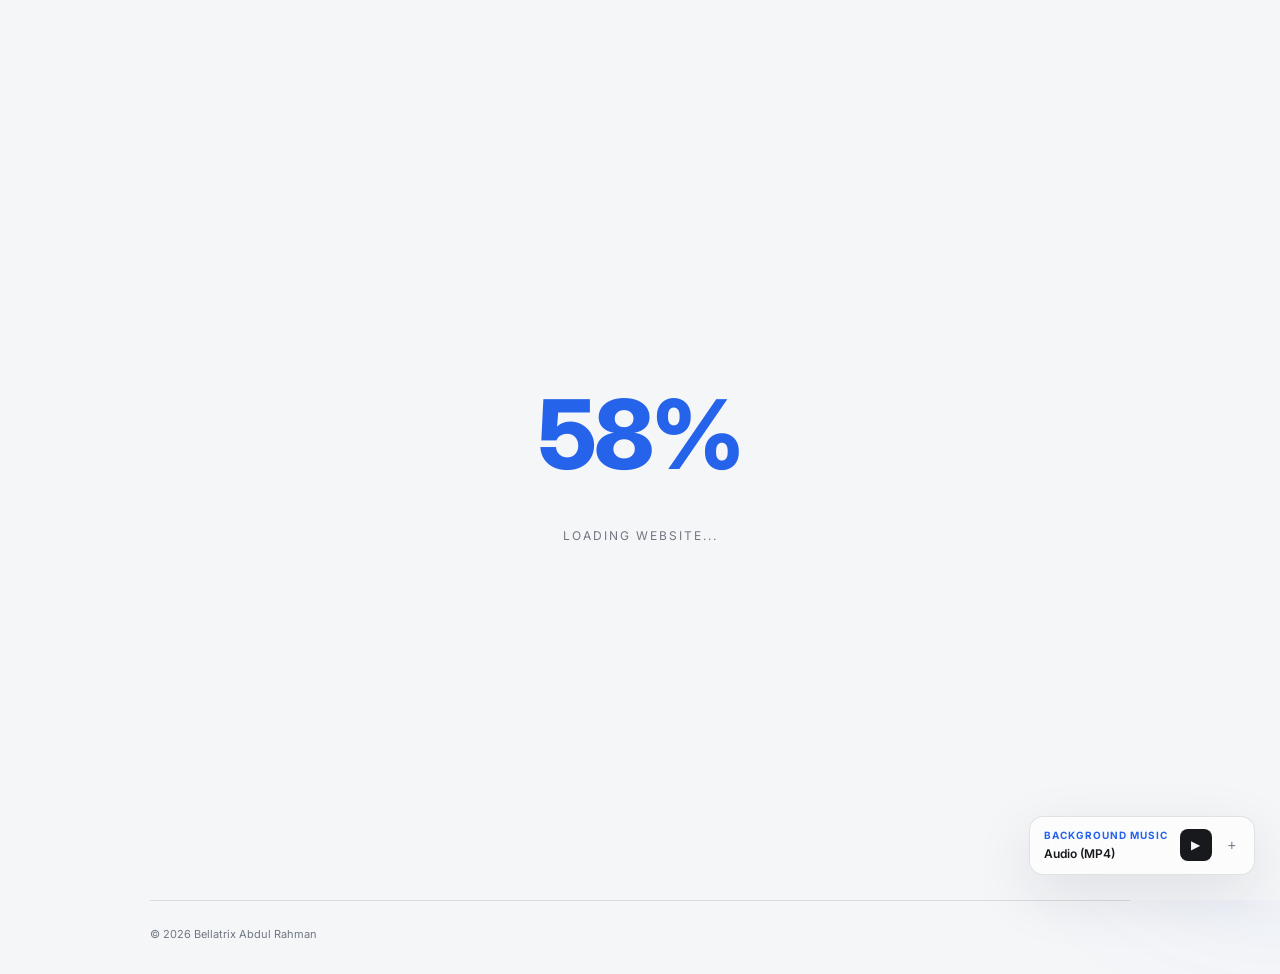
==== index.html @ 6dbf399c "Add files via upload" ====
<!DOCTYPE html>
<html lang="id">
<head>
<meta charset="UTF-8">
<meta name="viewport" content="width=device-width, initial-scale=1.0">
<meta name="description" content="Portfolio Bellatrix Abdul Rahman">
<title>Home — Bellatrix Abdul Rahman</title>
<link rel="preconnect" href="https://fonts.googleapis.com">
<link rel="preconnect" href="https://fonts.gstatic.com" crossorigin>
<link href="https://fonts.googleapis.com/css2?family=Inter:wght@400;500;600;700;800&display=swap" rel="stylesheet">
<link rel="stylesheet" href="style.css">
</head>
<body>

<!-- LOADING SCREEN (1% - 100%) -->
<div id="loading-screen">
    <div class="loader-content">
        <div class="loader-progress" id="progress-counter">1%</div>
        <div class="loader-text">Loading Website...</div>
    </div>
</div>

<div class="glow glow-a"></div><div class="glow glow-b"></div>

<header class="header">
    <a class="brand" href="index.html" class="active"><span>B</span> bellatrix</a>
    <button class="menu-toggle" aria-label="Menu"><i></i><i></i><i></i></button>
    <nav>
        <a href="index.html" class="active">Home</a>
        <a href="about.html">About Me</a>
        <a href="skills.html">Skills</a>
        <a href="projects.html">Projects</a>
        <a href="experience.html">Experience</a>
        <a href="contact.html">Contact</a>
        <a href="login.html" id="loginMenu">Login</a>
    </nav>
</header>

<main>
<section class="page-hero">
    <p class="eyebrow">Selamat datang</p>
    <h1>Halo, saya <span>Bellatrix Abdul Rahman.</span></h1>
    <p class="lead">Selamat datang di website portfolio saya. Di sini kamu bisa mengenal saya, melihat kemampuan, dan beberapa project yang sedang saya kerjakan.</p>
    <a class="button" href="about.html">Kenal Saya →</a>
</section>
</main>

<footer>© <span id="year"></span> Bellatrix Abdul Rahman</footer>

<!-- FLOATING MUSIC PLAYER (MP4 FORMAT & AUTO MINIMIZED) -->
<div class="music-widget" id="musicWidget">
    <audio id="bgMusic" loop>
        <source src="https://www.youtube.com/watch?v=wldZRB8-ey8" type="video/mp4">
        Your browser does not support the audio element.
    </audio>
    <div class="music-info">
        <span>Background Music</span>
        <p>Audio (MP4)</p>
    </div>
    <div class="music-controls">
        <button class="music-btn" id="playBtn">▶</button>
    </div>
    <button class="minimize-toggle" id="minimizeBtn" title="Minimize/Maximize">+</button>
</div>

<script src="script.js"></script>
</body>
</html>
---- style.css ----
*{margin:0;padding:0;box-sizing:border-box}
html{scroll-behavior:smooth}
:root{color-scheme:light dark;--bg:#f5f6f8;--text:#17191d;--muted:#707782;--line:rgba(20,25,35,.12);--glass:rgba(255,255,255,.68);--accent:#2563eb;--shadow:0 20px 60px rgba(20,30,50,.10)}
@media(prefers-color-scheme:dark){:root{--bg:#090a0c;--text:#f2f3f5;--muted:#9a9fa9;--line:rgba(255,255,255,.11);--glass:rgba(20,21,25,.70);--accent:#65a9ff;--shadow:0 25px 70px rgba(0,0,0,.35)}}
body{min-height:100vh;background:var(--bg);color:var(--text);font-family:Inter,Arial,sans-serif;line-height:1.7;overflow-x:hidden}
a{color:inherit;text-decoration:none}
.glow{position:fixed;width:300px;height:300px;border-radius:50%;filter:blur(100px);opacity:.14;background:var(--accent);pointer-events:none;z-index:-1}
.glow-a{left:-130px;top:25%}.glow-b{right:-150px;bottom:5%}
.header{position:fixed;z-index:20;top:22px;left:50%;transform:translateX(-50%);width:min(1050px,calc(100% - 30px));padding:9px 10px 9px 18px;display:flex;align-items:center;border:1px solid var(--line);border-radius:18px;background:var(--glass);backdrop-filter:blur(22px);-webkit-backdrop-filter:blur(22px);box-shadow:var(--shadow)}
.brand{display:flex;align-items:center;gap:9px;font-size:14px;font-weight:600;white-space:nowrap}.brand span{display:grid;place-items:center;width:35px;height:35px;border-radius:10px;background:var(--text);color:var(--bg);font-family:Georgia,serif;font-size:21px;font-style:italic}
nav{margin-left:auto;display:flex;gap:3px}nav a{padding:9px 14px;border-radius:11px;color:var(--muted);font-size:12px;transition:.25s}nav a:hover,nav a.active{color:var(--text);background:var(--bg)}
.menu-toggle{display:none;margin-left:auto;border:0;background:none;padding:8px}.menu-toggle i{display:block;width:21px;height:2px;background:var(--text);margin:4px;border-radius:2px}
main{width:min(980px,calc(100% - 36px));margin:auto}
.page-hero{min-height:100vh;display:flex;flex-direction:column;justify-content:center;max-width:790px;padding-top:70px}
.eyebrow{font-size:12px;color:var(--accent);font-weight:700;letter-spacing:1.4px;text-transform:uppercase;margin-bottom:18px}.eyebrow:before{content:"";display:inline-block;width:7px;height:7px;border-radius:50%;background:currentColor;box-shadow:0 0 12px currentColor;margin-right:9px}
h1{font-size:clamp(44px,7vw,78px);line-height:1.02;letter-spacing:-3px}h1 span{display:block;color:var(--accent)}.lead{max-width:650px;color:var(--muted);font-size:16px;margin:25px 0}
.button{display:inline-flex;width:max-content;padding:12px 19px;border-radius:12px;background:var(--text);color:var(--bg);font-size:12px;font-weight:700;transition:.25s}.button:hover{transform:translateY(-3px);box-shadow:0 12px 30px var(--line)}
.page-content{padding:150px 0 100px}.page-content>h1{margin-bottom:40px}
.content-grid{display:grid;grid-template-columns:1.3fr .7fr;gap:16px}.cards{display:grid;grid-template-columns:repeat(3,1fr);gap:16px}
.panel{border:1px solid var(--line);background:var(--glass);backdrop-filter:blur(18px);-webkit-backdrop-filter:blur(18px);border-radius:18px;padding:28px;box-shadow:var(--shadow);transition:transform .3s,border-color .3s}.panel:hover{transform:translateY(-5px);border-color:var(--accent)}
.panel h2{font-size:20px;margin:8px 0}.panel p{color:var(--muted);font-size:14px}.facts p{padding:12px 0;border-bottom:1px solid var(--line)}.facts p:last-child{border:0}.facts small,.timeline span,.number{display:block;color:var(--accent);font-size:10px;font-weight:700;letter-spacing:1px}.facts b{font-size:13px}
.timeline{max-width:760px}.timeline>div+div{border-top:1px solid var(--line);margin-top:25px;padding-top:25px}.contact{min-height:100vh;display:flex;flex-direction:column;justify-content:center}
footer{width:min(980px,calc(100% - 36px));margin:auto;border-top:1px solid var(--line);padding:24px 0 30px;color:var(--muted);font-size:11px}
@media(max-width:760px){.header{top:12px}.menu-toggle{display:block}nav{position:absolute;top:63px;left:0;right:0;display:grid;padding:8px;border:1px solid var(--line);border-radius:15px;background:var(--glass);backdrop-filter:blur(20px);opacity:0;visibility:hidden;transform:translateY(-8px);transition:.25s}nav.open{opacity:1;visibility:visible;transform:none}nav a{text-align:center}.page-content{padding-top:115px}.content-grid,.cards{grid-template-columns:1fr}h1{letter-spacing:-2px}.brand{font-size:13px}}

/* --- LOADING SCREEN --- */
#loading-screen {
    position: fixed;
    inset: 0;
    background: var(--bg);
    z-index: 99;
    display: flex;
    flex-direction: column;
    align-items: center;
    justify-content: center;
    transition: opacity 0.5s ease, visibility 0.5s ease;
}
#loading-screen.fade-out {
    opacity: 0;
    visibility: hidden;
}
.loader-content {
    text-align: center;
}
.loader-progress {
    font-size: clamp(48px, 10vw, 96px);
    font-weight: 800;
    color: var(--accent);
    letter-spacing: -3px;
    font-family: Inter, Arial, sans-serif;
}
.loader-text {
    font-size: 12px;
    color: var(--muted);
    text-transform: uppercase;
    letter-spacing: 2px;
    margin-top: 10px;
}

/* --- MINIMIZABLE MUSIC PLAYER --- */
.music-widget {
    position: fixed;
    bottom: 25px;
    right: 25px;
    z-index: 99;
    background: var(--glass);
    border: 1px solid var(--line);
    backdrop-filter: blur(18px);
    -webkit-backdrop-filter: blur(18px);
    border-radius: 14px;
    box-shadow: var(--shadow);
    display: flex;
    align-items: center;
    gap: 12px;
    padding: 10px 14px;
    transition: all 0.3s ease;
}
.music-widget.minimized {
    padding: 10px;
    border-radius: 50%;
}
.music-widget.minimized .music-info,
.music-widget.minimized .music-controls {
    display: none;
}
.music-info span {
    display: block;
    font-size: 10px;
    color: var(--accent);
    font-weight: 700;
    letter-spacing: 1px;
    text-transform: uppercase;
}
.music-info p {
    font-size: 12px;
    font-weight: 600;
    color: var(--text);
}
.music-controls {
    display: flex;
    align-items: center;
    gap: 8px;
}
.music-btn {
    background: var(--text);
    color: var(--bg);
    border: none;
    width: 32px;
    height: 32px;
    border-radius: 8px;
    cursor: pointer;
    display: grid;
    place-items: center;
    font-size: 12px;
    transition: 0.2s;
}
.music-btn:hover {
    transform: scale(1.05);
}
.minimize-toggle {
    background: none;
    border: none;
    color: var(--muted);
    cursor: pointer;
    font-size: 14px;
    padding: 4px;
    transition: 0.2s;
}
.minimize-toggle:hover {
    color: var(--text);
}
/* --- LOGIN PAGE STYLING --- */
.login-container {
    min-height: 100vh;
    display: flex;
    align-items: center;
    justify-content: center;
    padding: 20px;
}
.login-box {
    width: 100%;
    max-width: 400px;
    text-align: center;
}
.input-field {
    width: 100%;
    padding: 14px;
    margin: 12px 0;
    border-radius: 12px;
    border: 1px solid var(--line);
    background: var(--bg);
    color: var(--text);
    font-family: inherit;
    outline: none;
    transition: 0.3s;
}
.input-field:focus {
    border-color: var(--accent);
}
.btn-full {
    width: 100%;
    justify-content: center;
    cursor: pointer;
    border: none;
    margin-top: 10px;
}
.error-msg {
    color: #ef4444;
    font-size: 12px;
    margin-top: 10px;
    display: none;
}/* --- LOGIN & DASHBOARD PAGE STYLING --- */
.login-container {
    min-height: 100vh;
    display: flex;
    align-items: center;
    justify-content: center;
    padding: 20px;
}
.login-box {
    width: 100%;
    max-width: 400px;
    text-align: center;
}
.input-field {
    width: 100%;
    padding: 14px;
    margin: 12px 0;
    border-radius: 12px;
    border: 1px solid var(--line);
    background: var(--bg);
    color: var(--text);
    font-family: inherit;
    outline: none;
    transition: 0.3s;
}
.input-field:focus {
    border-color: var(--accent);
}
.btn-full {
    width: 100%;
    justify-content: center;
    cursor: pointer;
    border: none;
    margin-top: 10px;
}
.error-msg {
    color: #ef4444;
    font-size: 12px;
    margin-top: 10px;
    display: none;
}
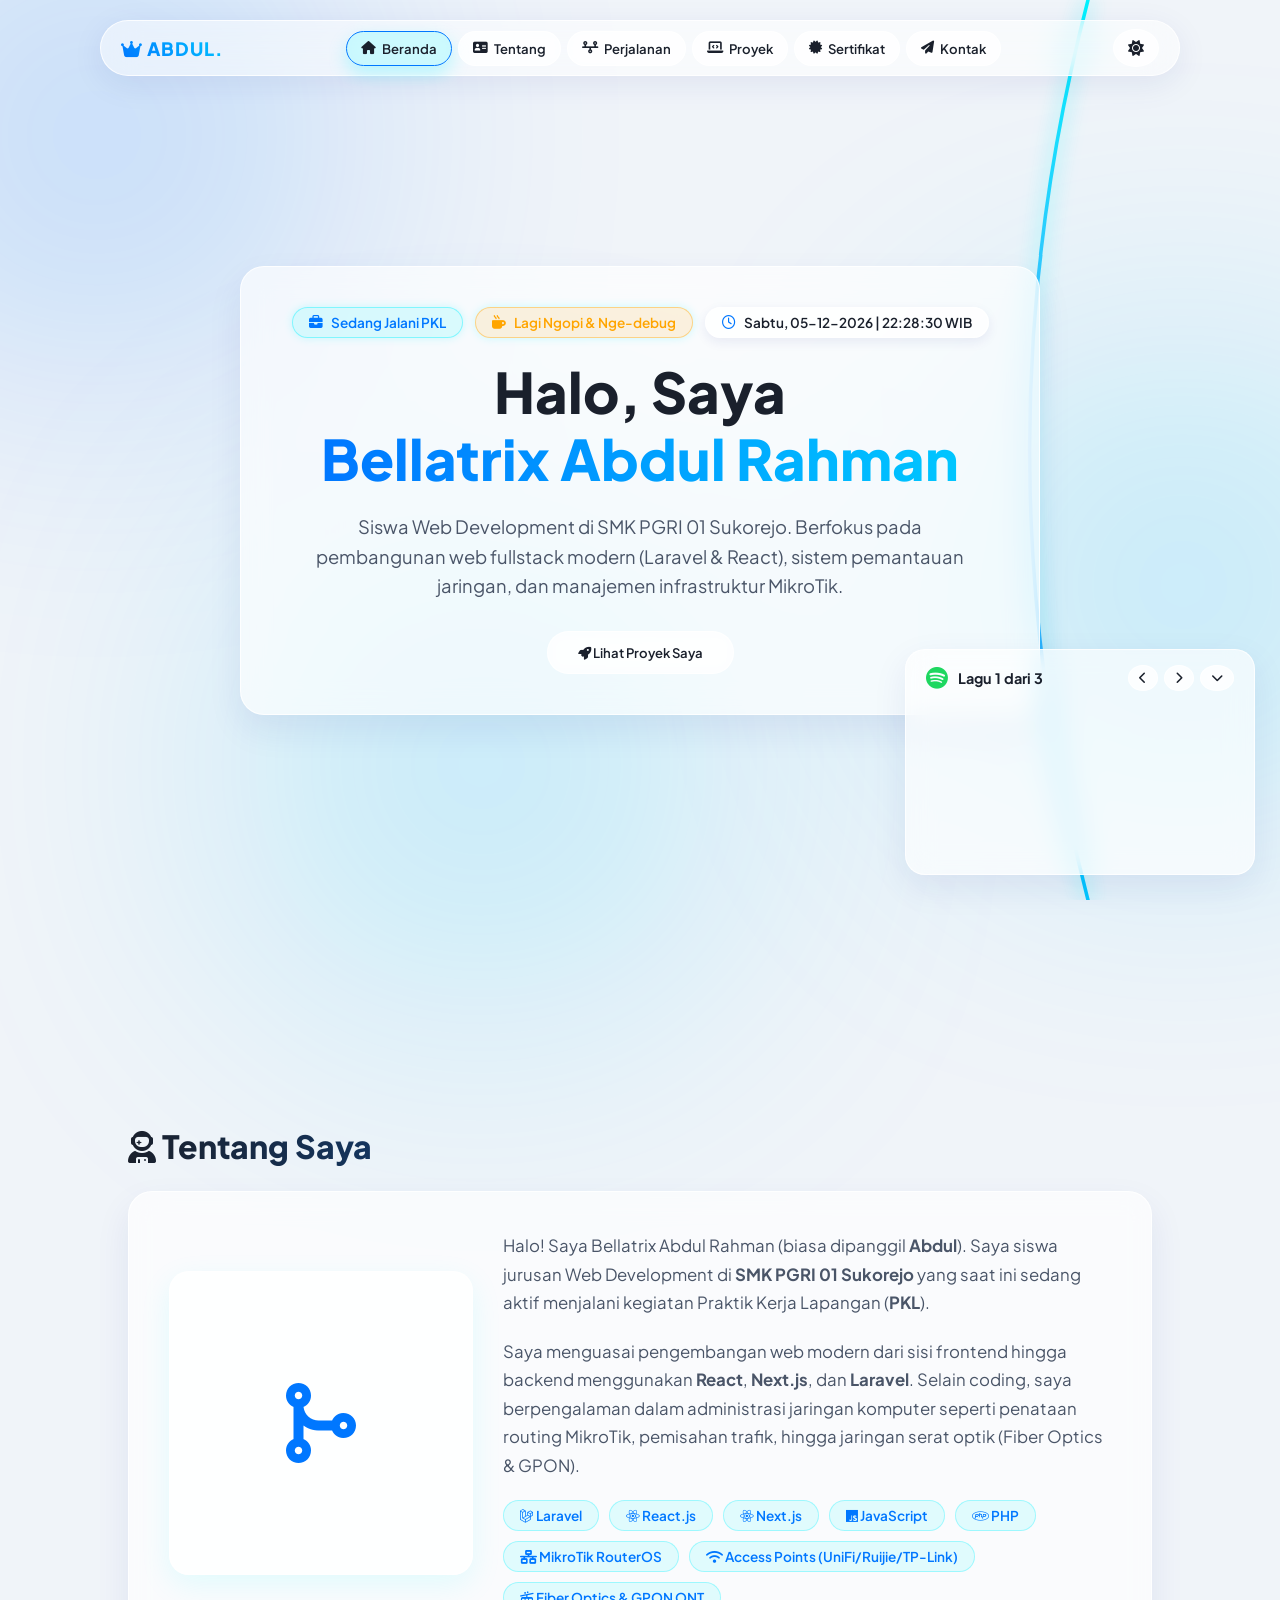
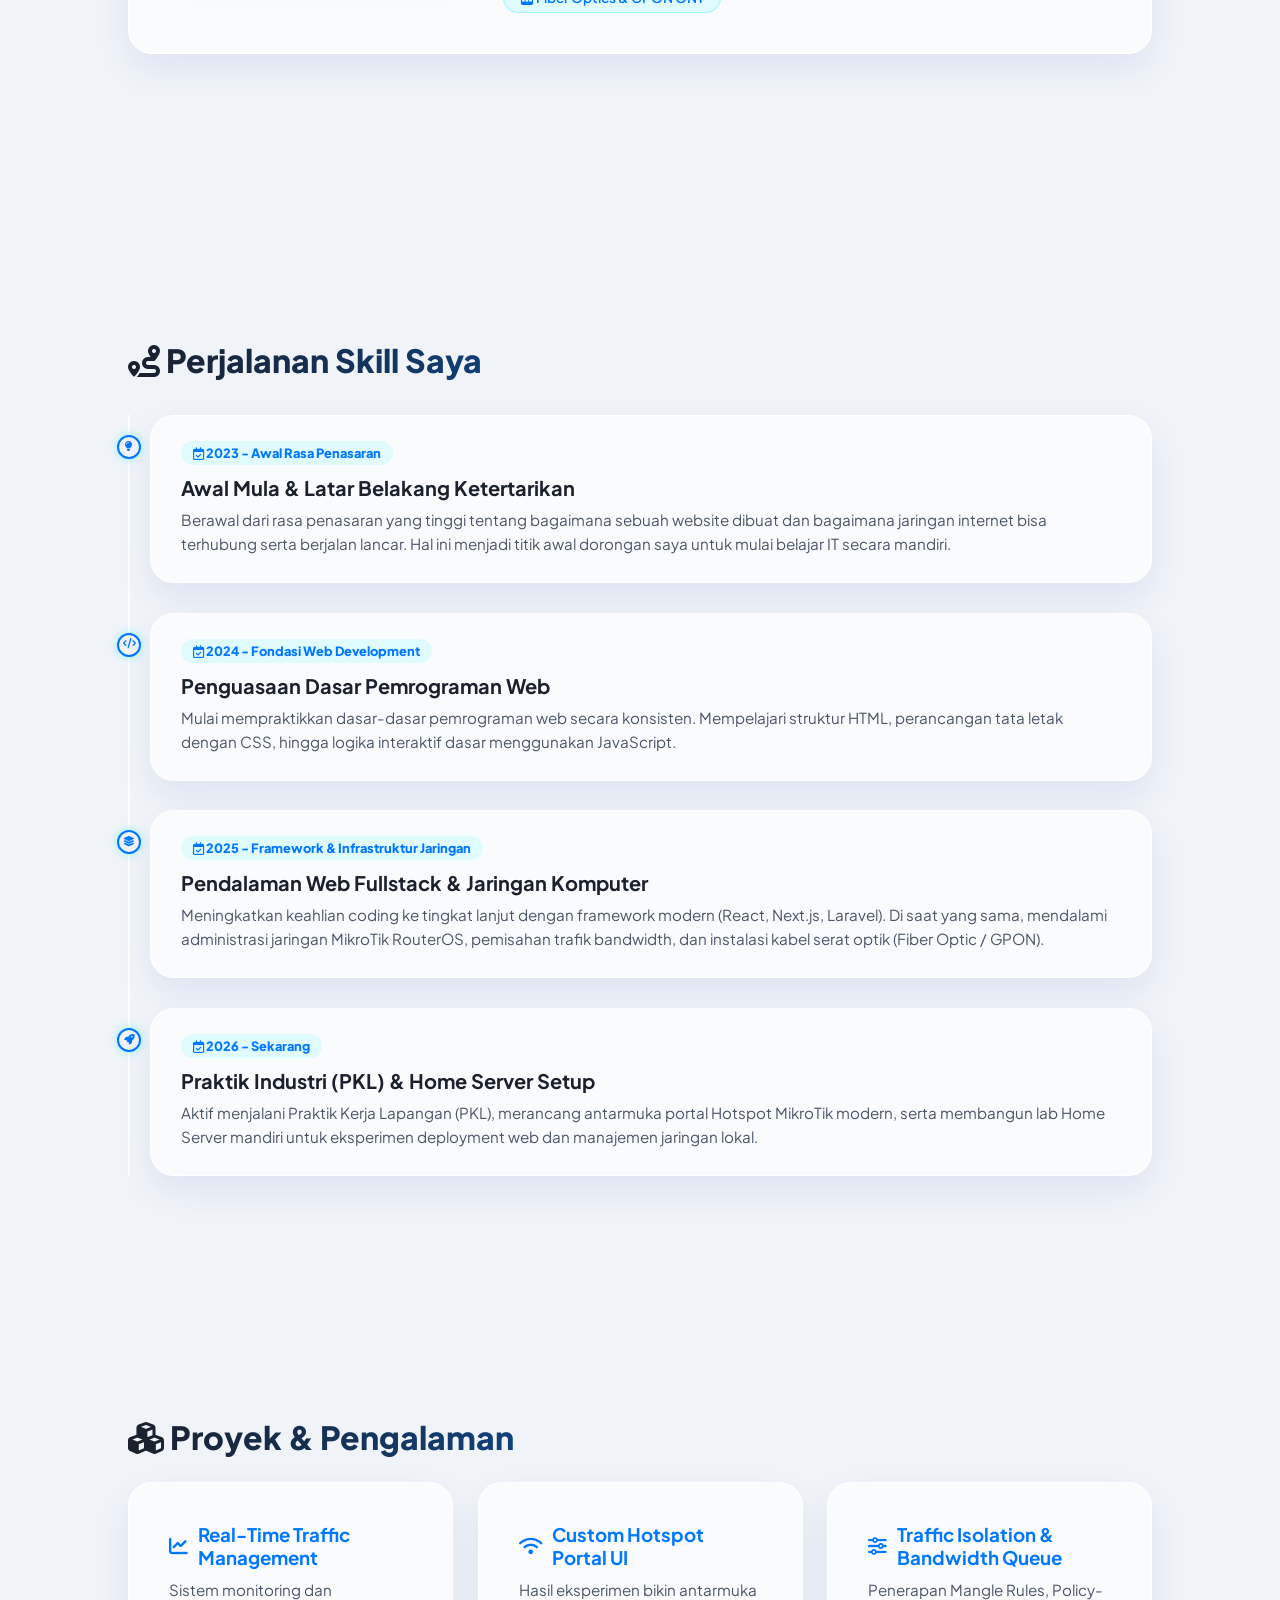
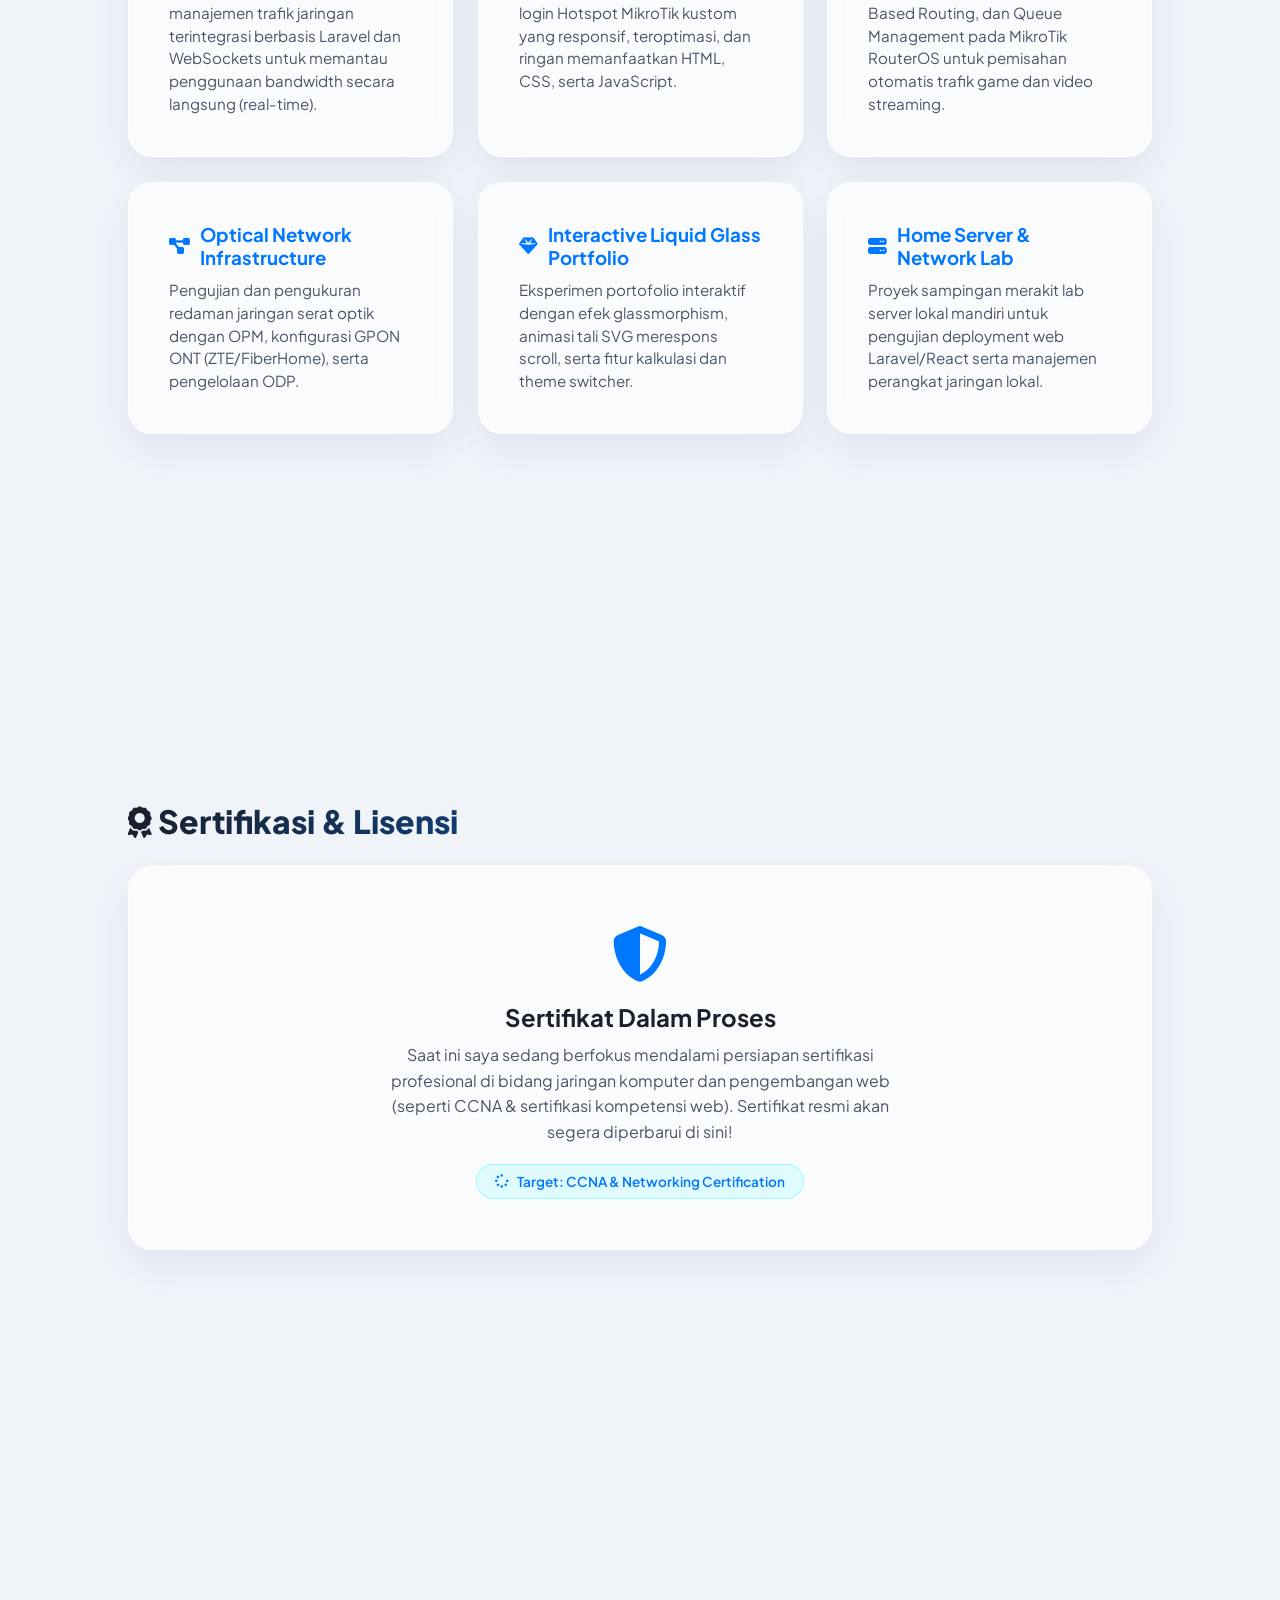
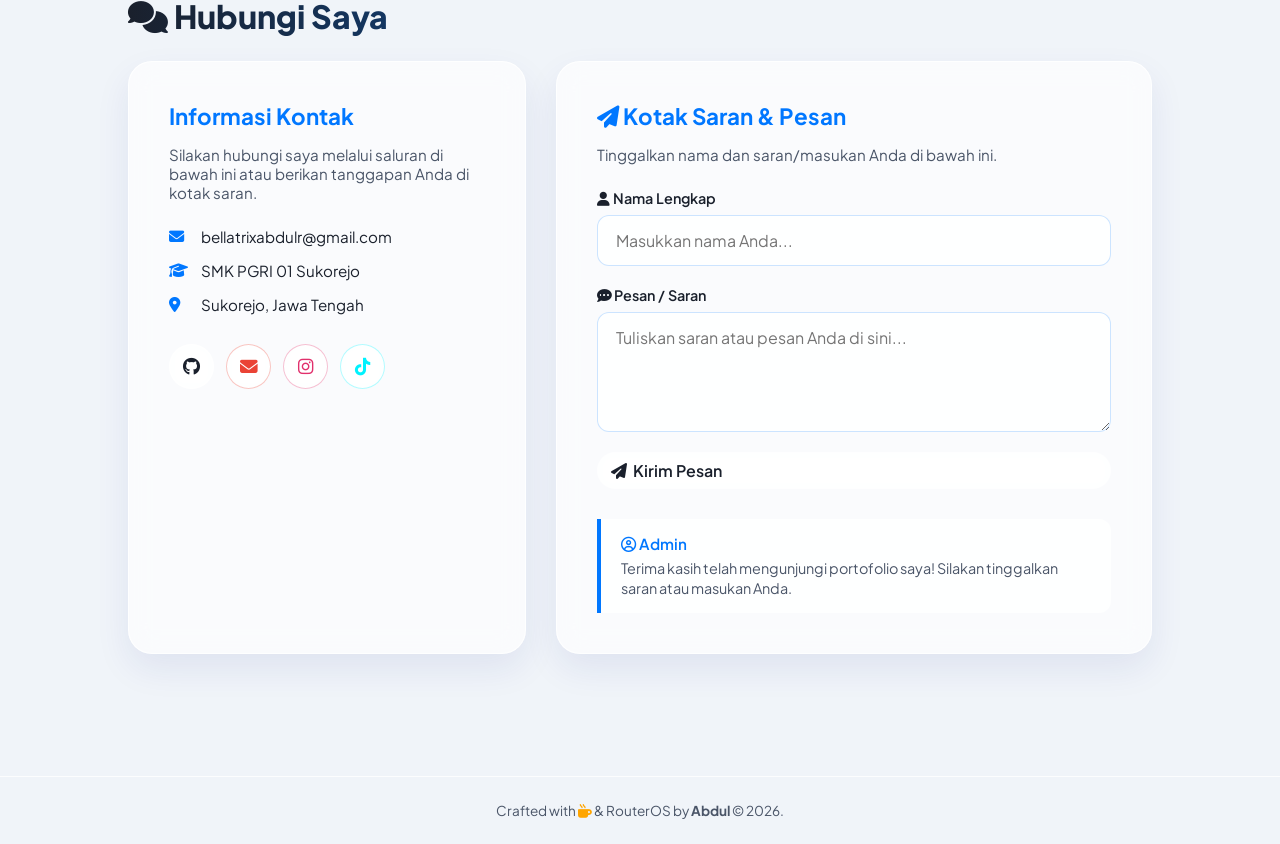
==== commit aa4d880c: "Add files via upload" ====
--- a/index.html
+++ b/index.html
@@ -1,68 +1,308 @@
-<!DOCTYPE html>
-<html lang="id">
-<head>
-<meta charset="UTF-8">
-<meta name="viewport" content="width=device-width, initial-scale=1.0">
-<meta name="description" content="Portfolio Bellatrix Abdul Rahman">
-<title>Home — Bellatrix Abdul Rahman</title>
-<link rel="preconnect" href="https://fonts.googleapis.com">
-<link rel="preconnect" href="https://fonts.gstatic.com" crossorigin>
-<link href="https://fonts.googleapis.com/css2?family=Inter:wght@400;500;600;700;800&display=swap" rel="stylesheet">
-<link rel="stylesheet" href="style.css">
-</head>
-<body>
-
-<!-- LOADING SCREEN (1% - 100%) -->
-<div id="loading-screen">
-    <div class="loader-content">
-        <div class="loader-progress" id="progress-counter">1%</div>
-        <div class="loader-text">Loading Website...</div>
-    </div>
-</div>
-
-<div class="glow glow-a"></div><div class="glow glow-b"></div>
-
-<header class="header">
-    <a class="brand" href="index.html" class="active"><span>B</span> bellatrix</a>
-    <button class="menu-toggle" aria-label="Menu"><i></i><i></i><i></i></button>
-    <nav>
-        <a href="index.html" class="active">Home</a>
-        <a href="about.html">About Me</a>
-        <a href="skills.html">Skills</a>
-        <a href="projects.html">Projects</a>
-        <a href="experience.html">Experience</a>
-        <a href="contact.html">Contact</a>
-        <a href="login.html" id="loginMenu">Login</a>
-    </nav>
-</header>
-
-<main>
-<section class="page-hero">
-    <p class="eyebrow">Selamat datang</p>
-    <h1>Halo, saya <span>Bellatrix Abdul Rahman.</span></h1>
-    <p class="lead">Selamat datang di website portfolio saya. Di sini kamu bisa mengenal saya, melihat kemampuan, dan beberapa project yang sedang saya kerjakan.</p>
-    <a class="button" href="about.html">Kenal Saya →</a>
-</section>
-</main>
-
-<footer>© <span id="year"></span> Bellatrix Abdul Rahman</footer>
-
-<!-- FLOATING MUSIC PLAYER (MP4 FORMAT & AUTO MINIMIZED) -->
-<div class="music-widget" id="musicWidget">
-    <audio id="bgMusic" loop>
-        <source src="https://www.youtube.com/watch?v=wldZRB8-ey8" type="video/mp4">
-        Your browser does not support the audio element.
-    </audio>
-    <div class="music-info">
-        <span>Background Music</span>
-        <p>Audio (MP4)</p>
-    </div>
-    <div class="music-controls">
-        <button class="music-btn" id="playBtn">▶</button>
-    </div>
-    <button class="minimize-toggle" id="minimizeBtn" title="Minimize/Maximize">+</button>
-</div>
-
-<script src="script.js"></script>
-</body>
+<!DOCTYPE html>
+<html lang="id">
+<head>
+    <meta charset="UTF-8">
+    <meta name="viewport" content="width=device-width, initial-scale=1.0">
+    <title>Home page abdul</title>
+    
+    <!-- Favicon / Ikon Tab Browser -->
+    <link rel="icon" href="data:image/svg+xml,<svg xmlns=%22http://www.w3.org/2000/svg%22 viewBox=%220 0 100 100%22><text y=%22.9em%22 font-size=%2290%22>👑</text></svg>">
+
+    <!-- Google Fonts & Font Awesome CDN -->
+    <link href="https://fonts.googleapis.com/css2?family=Plus+Jakarta+Sans:wght@300;400;600;800&display=swap" rel="stylesheet">
+    <link rel="stylesheet" href="https://cdnjs.cloudflare.com/ajax/libs/font-awesome/6.4.0/css/all.min.css">
+
+    <!-- External CSS Style -->
+    <link rel="stylesheet" href="style.css">
+</head>
+<body>
+
+    <!-- Ambient Glowing Background Spheres -->
+    <div class="bg-glow glow-1"></div>
+    <div class="bg-glow glow-2"></div>
+    <div class="bg-glow glow-3"></div>
+
+    <!-- Liquid String SVG Overlay -->
+    <svg id="string-container">
+        <defs>
+            <linearGradient id="string-gradient" x1="0%" y1="0%" x2="0%" y2="100%">
+                <stop offset="0%" stop-color="#00f2fe" />
+                <stop offset="50%" stop-color="#4facfe" />
+                <stop offset="100%" stop-color="#00c6ff" />
+            </linearGradient>
+        </defs>
+        <path id="liquid-path" class="liquid-string" d="" />
+    </svg>
+
+    <!-- Header Navigation Bar -->
+    <header>
+        <nav>
+            <div class="logo"><i class="fa-solid fa-crown logo-icon"></i> ABDUL.</div>
+            
+            <ul class="nav-links" id="nav-menu">
+                <li><a href="#hero" class="glass-btn nav-btn active"><i class="fa-solid fa-house"></i> Beranda</a></li>
+                <li><a href="#about" class="glass-btn nav-btn"><i class="fa-solid fa-address-card"></i> Tentang</a></li>
+                <li><a href="#timeline" class="glass-btn nav-btn"><i class="fa-solid fa-timeline"></i> Perjalanan</a></li>
+                <li><a href="#projects" class="glass-btn nav-btn"><i class="fa-solid fa-laptop-code"></i> Proyek</a></li>
+                <li><a href="#certificates" class="glass-btn nav-btn"><i class="fa-solid fa-certificate"></i> Sertifikat</a></li>
+                <li><a href="#contact" class="glass-btn nav-btn"><i class="fa-solid fa-paper-plane"></i> Kontak</a></li>
+            </ul>
+
+            <div class="nav-actions">
+                <button id="theme-toggle" class="glass-btn theme-btn" aria-label="Toggle Theme">
+                    <i class="fa-solid fa-moon"></i>
+                </button>
+                <button id="menu-toggle" class="glass-btn menu-btn" aria-label="Toggle Menu">
+                    <i class="fa-solid fa-bars"></i>
+                </button>
+            </div>
+        </nav>
+    </header>
+
+    <!-- Hero Section -->
+    <section id="hero" class="hero reveal">
+        <div class="glass-card tilt-card">
+            <div class="hero-header-widgets">
+                <span class="status-badge"><i class="fa-solid fa-briefcase"></i> Sedang Jalani PKL</span>
+                <span class="status-badge activity-badge"><i class="fa-solid fa-mug-hot"></i> Lagi Ngopi & Nge-debug</span>
+                <div class="clock-widget" id="realtime-clock">
+                    <i class="fa-regular fa-clock"></i> <span id="clock-text">Memuat Waktu...</span>
+                </div>
+            </div>
+
+            <h1>Halo, Saya <br><span>Bellatrix Abdul Rahman</span></h1>
+            <p>Siswa Web Development di SMK PGRI 01 Sukorejo. Berfokus pada pembangunan web fullstack modern (Laravel & React), sistem pemantauan jaringan, dan manajemen infrastruktur MikroTik.</p>
+            <a href="#projects" class="glass-btn hero-cta-btn"><i class="fa-solid fa-rocket"></i> Lihat Proyek Saya</a>
+        </div>
+    </section>
+
+    <!-- About Me Section -->
+    <section id="about" class="reveal">
+        <h2 class="section-title"><i class="fa-solid fa-user-astronaut section-icon"></i> Tentang Saya</h2>
+        <div class="glass-card about-container tilt-card">
+            <div class="about-avatar">
+                <i class="fa-solid fa-code-merge"></i>
+            </div>
+            <div class="about-content">
+                <p>
+                    Halo! Saya Bellatrix Abdul Rahman (biasa dipanggil <strong>Abdul</strong>). Saya siswa jurusan Web Development di <strong>SMK PGRI 01 Sukorejo</strong> yang saat ini sedang aktif menjalani kegiatan Praktik Kerja Lapangan (<strong>PKL</strong>).
+                </p>
+                <p>
+                    Saya menguasai pengembangan web modern dari sisi frontend hingga backend menggunakan <strong>React</strong>, <strong>Next.js</strong>, dan <strong>Laravel</strong>. Selain coding, saya berpengalaman dalam administrasi jaringan komputer seperti penataan routing MikroTik, pemisahan trafik, hingga jaringan serat optik (Fiber Optics & GPON).
+                </p>
+                <div class="about-badges">
+                    <span class="badge"><i class="fa-brands fa-laravel"></i> Laravel</span>
+                    <span class="badge"><i class="fa-brands fa-react"></i> React.js</span>
+                    <span class="badge"><i class="fa-brands fa-react"></i> Next.js</span>
+                    <span class="badge"><i class="fa-brands fa-js"></i> JavaScript</span>
+                    <span class="badge"><i class="fa-brands fa-php"></i> PHP</span>
+                    <span class="badge"><i class="fa-solid fa-network-wired"></i> MikroTik RouterOS</span>
+                    <span class="badge"><i class="fa-solid fa-wifi"></i> Access Points (UniFi/Ruijie/TP-Link)</span>
+                    <span class="badge"><i class="fa-solid fa-cable-car"></i> Fiber Optics & GPON ONT</span>
+                </div>
+            </div>
+        </div>
+    </section>
+
+    <!-- Timeline Section -->
+    <section id="timeline" class="reveal">
+        <h2 class="section-title"><i class="fa-solid fa-route section-icon"></i> Perjalanan Skill Saya</h2>
+        <div class="timeline-container">
+            
+            <div class="timeline-item">
+                <div class="timeline-dot"><i class="fa-solid fa-lightbulb"></i></div>
+                <div class="glass-card timeline-content tilt-card">
+                    <span class="timeline-year"><i class="fa-regular fa-calendar-check"></i> 2023 - Awal Rasa Penasaran</span>
+                    <h3>Awal Mula & Latar Belakang Ketertarikan</h3>
+                    <p>Berawal dari rasa penasaran yang tinggi tentang bagaimana sebuah website dibuat dan bagaimana jaringan internet bisa terhubung serta berjalan lancar. Hal ini menjadi titik awal dorongan saya untuk mulai belajar IT secara mandiri.</p>
+                </div>
+            </div>
+
+            <div class="timeline-item">
+                <div class="timeline-dot"><i class="fa-solid fa-code"></i></div>
+                <div class="glass-card timeline-content tilt-card">
+                    <span class="timeline-year"><i class="fa-regular fa-calendar-check"></i> 2024 - Fondasi Web Development</span>
+                    <h3>Penguasaan Dasar Pemrograman Web</h3>
+                    <p>Mulai mempraktikkan dasar-dasar pemrograman web secara konsisten. Mempelajari struktur HTML, perancangan tata letak dengan CSS, hingga logika interaktif dasar menggunakan JavaScript.</p>
+                </div>
+            </div>
+
+            <div class="timeline-item">
+                <div class="timeline-dot"><i class="fa-solid fa-layer-group"></i></div>
+                <div class="glass-card timeline-content tilt-card">
+                    <span class="timeline-year"><i class="fa-regular fa-calendar-check"></i> 2025 - Framework & Infrastruktur Jaringan</span>
+                    <h3>Pendalaman Web Fullstack & Jaringan Komputer</h3>
+                    <p>Meningkatkan keahlian coding ke tingkat lanjut dengan framework modern (React, Next.js, Laravel). Di saat yang sama, mendalami administrasi jaringan MikroTik RouterOS, pemisahan trafik bandwidth, dan instalasi kabel serat optik (Fiber Optic / GPON).</p>
+                </div>
+            </div>
+
+            <div class="timeline-item">
+                <div class="timeline-dot"><i class="fa-solid fa-rocket"></i></div>
+                <div class="glass-card timeline-content tilt-card">
+                    <span class="timeline-year"><i class="fa-regular fa-calendar-check"></i> 2026 - Sekarang</span>
+                    <h3>Praktik Industri (PKL) & Home Server Setup</h3>
+                    <p>Aktif menjalani Praktik Kerja Lapangan (PKL), merancang antarmuka portal Hotspot MikroTik modern, serta membangun lab Home Server mandiri untuk eksperimen deployment web dan manajemen jaringan lokal.</p>
+                </div>
+            </div>
+
+        </div>
+    </section>
+
+    <!-- Projects Section -->
+    <section id="projects" class="reveal">
+        <h2 class="section-title"><i class="fa-solid fa-cubes section-icon"></i> Proyek & Pengalaman</h2>
+        <div class="projects-grid">
+            
+            <div class="glass-card project-card tilt-card">
+                <h3><i class="fa-solid fa-chart-line"></i> Real-Time Traffic Management</h3>
+                <p>Sistem monitoring dan manajemen trafik jaringan terintegrasi berbasis Laravel dan WebSockets untuk memantau penggunaan bandwidth secara langsung (real-time).</p>
+            </div>
+
+            <div class="glass-card project-card tilt-card">
+                <h3><i class="fa-solid fa-wifi"></i> Custom Hotspot Portal UI</h3>
+                <p>Hasil eksperimen bikin antarmuka login Hotspot MikroTik kustom yang responsif, teroptimasi, dan ringan memanfaatkan HTML, CSS, serta JavaScript.</p>
+            </div>
+
+            <div class="glass-card project-card tilt-card">
+                <h3><i class="fa-solid fa-sliders"></i> Traffic Isolation & Bandwidth Queue</h3>
+                <p>Penerapan Mangle Rules, Policy-Based Routing, dan Queue Management pada MikroTik RouterOS untuk pemisahan otomatis trafik game dan video streaming.</p>
+            </div>
+
+            <div class="glass-card project-card tilt-card">
+                <h3><i class="fa-solid fa-diagram-project"></i> Optical Network Infrastructure</h3>
+                <p>Pengujian dan pengukuran redaman jaringan serat optik dengan OPM, konfigurasi GPON ONT (ZTE/FiberHome), serta pengelolaan ODP.</p>
+            </div>
+
+            <div class="glass-card project-card tilt-card">
+                <h3><i class="fa-solid fa-gem"></i> Interactive Liquid Glass Portfolio</h3>
+                <p>Eksperimen portofolio interaktif dengan efek glassmorphism, animasi tali SVG merespons scroll, serta fitur kalkulasi dan theme switcher.</p>
+            </div>
+
+            <div class="glass-card project-card tilt-card">
+                <h3><i class="fa-solid fa-server"></i> Home Server & Network Lab</h3>
+                <p>Proyek sampingan merakit lab server lokal mandiri untuk pengujian deployment web Laravel/React serta manajemen perangkat jaringan lokal.</p>
+            </div>
+
+        </div>
+    </section>
+
+    <!-- Certificates Section -->
+    <section id="certificates" class="reveal">
+        <h2 class="section-title"><i class="fa-solid fa-award section-icon"></i> Sertifikasi & Lisensi</h2>
+        <div class="glass-card tilt-card" style="text-align: center; padding: 50px 30px;">
+            <div style="font-size: 3.5rem; color: var(--accent-color); margin-bottom: 15px;">
+                <i class="fa-solid fa-shield-halved"></i>
+            </div>
+            <h3 style="font-size: 1.5rem; margin-bottom: 10px;">Sertifikat Dalam Proses</h3>
+            <p style="color: var(--text-sub); max-width: 550px; margin: 0 auto 20px; line-height: 1.6;">
+                Saat ini saya sedang berfokus mendalami persiapan sertifikasi profesional di bidang jaringan komputer dan pengembangan web (seperti CCNA & sertifikasi kompetensi web). Sertifikat resmi akan segera diperbarui di sini!
+            </p>
+            <span class="badge" style="display: inline-flex; align-items: center; gap: 8px; padding: 8px 18px;">
+                <i class="fa-solid fa-spinner fa-spin"></i> Target: CCNA & Networking Certification
+            </span>
+        </div>
+    </section>
+
+    <!-- Contact Section -->
+    <section id="contact" class="reveal">
+        <h2 class="section-title"><i class="fa-solid fa-comments section-icon"></i> Hubungi Saya</h2>
+        <div class="contact-grid">
+            
+            <div class="glass-card contact-info tilt-card">
+                <h3>Informasi Kontak</h3>
+                <p>Silakan hubungi saya melalui saluran di bawah ini atau berikan tanggapan Anda di kotak saran.</p>
+                
+                <div class="contact-list">
+                    <div class="contact-item">
+                        <i class="fa-solid fa-envelope"></i>
+                        <a href="mailto:bellatrixabdulr@gmail.com">bellatrixabdulr@gmail.com</a>
+                    </div>
+                    <div class="contact-item">
+                        <i class="fa-solid fa-graduation-cap"></i>
+                        <span>SMK PGRI 01 Sukorejo</span>
+                    </div>
+                    <div class="contact-item">
+                        <i class="fa-solid fa-location-dot"></i>
+                        <span>Sukorejo, Jawa Tengah</span>
+                    </div>
+                </div>
+
+                <div class="social-links">
+                    <a href="https://github.com/bellatrixabdulr-droid" target="_blank" rel="noopener noreferrer" class="glass-btn social-icon" title="GitHub">
+                        <i class="fa-brands fa-github"></i>
+                    </a>
+                    <a href="https://mail.google.com/mail/?view=cm&fs=1&to=bellatrixabdulr@gmail.com" target="_blank" rel="noopener noreferrer" class="glass-btn social-icon gmail-btn" title="Kirim Gmail">
+                        <i class="fa-solid fa-envelope"></i>
+                    </a>
+                    <a href="https://www.instagram.com/abd4l_r4hm4n/" target="_blank" rel="noopener noreferrer" class="glass-btn social-icon ig-btn" title="Instagram">
+                        <i class="fa-brands fa-instagram"></i>
+                    </a>
+                    <a href="https://www.tiktok.com/@abdul.dev01" target="_blank" rel="noopener noreferrer" class="glass-btn social-icon tiktok-btn" title="TikTok Profile">
+                        <i class="fa-brands fa-tiktok"></i>
+                    </a>
+                </div>
+            </div>
+
+            <div class="glass-card comment-section tilt-card">
+                <h3><i class="fa-solid fa-paper-plane"></i> Kotak Saran & Pesan</h3>
+                <p class="sub-title">Tinggalkan nama dan saran/masukan Anda di bawah ini.</p>
+                
+                <form class="comment-form" id="commentForm">
+                    <div class="form-group">
+                        <label for="username"><i class="fa-solid fa-user"></i> Nama Lengkap</label>
+                        <input type="text" id="username" class="glass-input" placeholder="Masukkan nama Anda..." required>
+                    </div>
+                    
+                    <div class="form-group">
+                        <label for="comment"><i class="fa-solid fa-comment-dots"></i> Pesan / Saran</label>
+                        <textarea id="comment" class="glass-input" placeholder="Tuliskan saran atau pesan Anda di sini..." required></textarea>
+                    </div>
+
+                    <button type="submit" class="glass-btn btn-submit">
+                        <i class="fa-solid fa-paper-plane"></i> Kirim Pesan
+                    </button>
+                </form>
+
+                <div class="comments-list" id="commentsList">
+                    <div class="comment-item">
+                        <div class="author"><i class="fa-regular fa-circle-user"></i> Admin</div>
+                        <div class="text">Terima kasih telah mengunjungi portofolio saya! Silakan tinggalkan saran atau masukan Anda.</div>
+                    </div>
+                </div>
+            </div>
+
+        </div>
+    </section>
+
+    <!-- Custom Footer -->
+    <footer style="text-align: center; padding: 25px 10px; font-size: 0.85rem; color: var(--text-sub); border-top: 1px solid var(--card-border); margin-top: 40px;">
+        Crafted with <i class="fa-solid fa-mug-hot" style="color: #ffa500;"></i> & RouterOS by <strong>Abdul</strong> &copy; 2026.
+    </footer>
+
+    <!-- FLOATING SPOTIFY MINI PLAYER -->
+    <div class="floating-spotify-widget glass-card" id="spotify-mini-widget">
+        <div class="mini-widget-header">
+            <div class="widget-title">
+                <i class="fa-brands fa-spotify spotify-green-icon"></i>
+                <span id="widget-song-number">Lagu 1 dari 3</span>
+            </div>
+            <div class="widget-action-btns">
+                <button id="widget-prev-btn" class="glass-btn mini-btn" title="Lagu Sebelumnya"><i class="fa-solid fa-chevron-left"></i></button>
+                <button id="widget-next-btn" class="glass-btn mini-btn" title="Lagu Berikutnya"><i class="fa-solid fa-chevron-right"></i></button>
+                <button id="widget-toggle-btn" class="glass-btn mini-btn minimize-btn" title="Minimize/Expand Player">
+                    <i class="fa-solid fa-chevron-down" id="minimize-icon"></i>
+                </button>
+            </div>
+        </div>
+
+        <div class="mini-spotify-body" id="spotify-body">
+            <div class="mini-track-item active" id="iframe-wrapper">
+                <iframe id="spotify-iframe-player" style="border-radius:12px" src="https://open.spotify.com/embed/track/4xoY4lZNoTjEuHsSmhgF1G?utm_source=generator" width="100%" height="152" frameBorder="0" allowfullscreen="" allow="autoplay; clipboard-write; encrypted-media; fullscreen; picture-in-picture" loading="lazy"></iframe>
+            </div>
+        </div>
+    </div>
+
+    <!-- External JavaScript -->
+    <script src="script.js"></script>
+</body>
 </html>
--- a/style.css
+++ b/style.css
@@ -1,212 +1,762 @@
-*{margin:0;padding:0;box-sizing:border-box}
-html{scroll-behavior:smooth}
-:root{color-scheme:light dark;--bg:#f5f6f8;--text:#17191d;--muted:#707782;--line:rgba(20,25,35,.12);--glass:rgba(255,255,255,.68);--accent:#2563eb;--shadow:0 20px 60px rgba(20,30,50,.10)}
-@media(prefers-color-scheme:dark){:root{--bg:#090a0c;--text:#f2f3f5;--muted:#9a9fa9;--line:rgba(255,255,255,.11);--glass:rgba(20,21,25,.70);--accent:#65a9ff;--shadow:0 25px 70px rgba(0,0,0,.35)}}
-body{min-height:100vh;background:var(--bg);color:var(--text);font-family:Inter,Arial,sans-serif;line-height:1.7;overflow-x:hidden}
-a{color:inherit;text-decoration:none}
-.glow{position:fixed;width:300px;height:300px;border-radius:50%;filter:blur(100px);opacity:.14;background:var(--accent);pointer-events:none;z-index:-1}
-.glow-a{left:-130px;top:25%}.glow-b{right:-150px;bottom:5%}
-.header{position:fixed;z-index:20;top:22px;left:50%;transform:translateX(-50%);width:min(1050px,calc(100% - 30px));padding:9px 10px 9px 18px;display:flex;align-items:center;border:1px solid var(--line);border-radius:18px;background:var(--glass);backdrop-filter:blur(22px);-webkit-backdrop-filter:blur(22px);box-shadow:var(--shadow)}
-.brand{display:flex;align-items:center;gap:9px;font-size:14px;font-weight:600;white-space:nowrap}.brand span{display:grid;place-items:center;width:35px;height:35px;border-radius:10px;background:var(--text);color:var(--bg);font-family:Georgia,serif;font-size:21px;font-style:italic}
-nav{margin-left:auto;display:flex;gap:3px}nav a{padding:9px 14px;border-radius:11px;color:var(--muted);font-size:12px;transition:.25s}nav a:hover,nav a.active{color:var(--text);background:var(--bg)}
-.menu-toggle{display:none;margin-left:auto;border:0;background:none;padding:8px}.menu-toggle i{display:block;width:21px;height:2px;background:var(--text);margin:4px;border-radius:2px}
-main{width:min(980px,calc(100% - 36px));margin:auto}
-.page-hero{min-height:100vh;display:flex;flex-direction:column;justify-content:center;max-width:790px;padding-top:70px}
-.eyebrow{font-size:12px;color:var(--accent);font-weight:700;letter-spacing:1.4px;text-transform:uppercase;margin-bottom:18px}.eyebrow:before{content:"";display:inline-block;width:7px;height:7px;border-radius:50%;background:currentColor;box-shadow:0 0 12px currentColor;margin-right:9px}
-h1{font-size:clamp(44px,7vw,78px);line-height:1.02;letter-spacing:-3px}h1 span{display:block;color:var(--accent)}.lead{max-width:650px;color:var(--muted);font-size:16px;margin:25px 0}
-.button{display:inline-flex;width:max-content;padding:12px 19px;border-radius:12px;background:var(--text);color:var(--bg);font-size:12px;font-weight:700;transition:.25s}.button:hover{transform:translateY(-3px);box-shadow:0 12px 30px var(--line)}
-.page-content{padding:150px 0 100px}.page-content>h1{margin-bottom:40px}
-.content-grid{display:grid;grid-template-columns:1.3fr .7fr;gap:16px}.cards{display:grid;grid-template-columns:repeat(3,1fr);gap:16px}
-.panel{border:1px solid var(--line);background:var(--glass);backdrop-filter:blur(18px);-webkit-backdrop-filter:blur(18px);border-radius:18px;padding:28px;box-shadow:var(--shadow);transition:transform .3s,border-color .3s}.panel:hover{transform:translateY(-5px);border-color:var(--accent)}
-.panel h2{font-size:20px;margin:8px 0}.panel p{color:var(--muted);font-size:14px}.facts p{padding:12px 0;border-bottom:1px solid var(--line)}.facts p:last-child{border:0}.facts small,.timeline span,.number{display:block;color:var(--accent);font-size:10px;font-weight:700;letter-spacing:1px}.facts b{font-size:13px}
-.timeline{max-width:760px}.timeline>div+div{border-top:1px solid var(--line);margin-top:25px;padding-top:25px}.contact{min-height:100vh;display:flex;flex-direction:column;justify-content:center}
-footer{width:min(980px,calc(100% - 36px));margin:auto;border-top:1px solid var(--line);padding:24px 0 30px;color:var(--muted);font-size:11px}
-@media(max-width:760px){.header{top:12px}.menu-toggle{display:block}nav{position:absolute;top:63px;left:0;right:0;display:grid;padding:8px;border:1px solid var(--line);border-radius:15px;background:var(--glass);backdrop-filter:blur(20px);opacity:0;visibility:hidden;transform:translateY(-8px);transition:.25s}nav.open{opacity:1;visibility:visible;transform:none}nav a{text-align:center}.page-content{padding-top:115px}.content-grid,.cards{grid-template-columns:1fr}h1{letter-spacing:-2px}.brand{font-size:13px}}
-
-/* --- LOADING SCREEN --- */
-#loading-screen {
-    position: fixed;
-    inset: 0;
-    background: var(--bg);
-    z-index: 99;
-    display: flex;
-    flex-direction: column;
-    align-items: center;
-    justify-content: center;
-    transition: opacity 0.5s ease, visibility 0.5s ease;
-}
-#loading-screen.fade-out {
-    opacity: 0;
-    visibility: hidden;
-}
-.loader-content {
-    text-align: center;
-}
-.loader-progress {
-    font-size: clamp(48px, 10vw, 96px);
-    font-weight: 800;
-    color: var(--accent);
-    letter-spacing: -3px;
-    font-family: Inter, Arial, sans-serif;
-}
-.loader-text {
-    font-size: 12px;
-    color: var(--muted);
-    text-transform: uppercase;
-    letter-spacing: 2px;
-    margin-top: 10px;
-}
-
-/* --- MINIMIZABLE MUSIC PLAYER --- */
-.music-widget {
-    position: fixed;
-    bottom: 25px;
-    right: 25px;
-    z-index: 99;
-    background: var(--glass);
-    border: 1px solid var(--line);
-    backdrop-filter: blur(18px);
-    -webkit-backdrop-filter: blur(18px);
-    border-radius: 14px;
-    box-shadow: var(--shadow);
-    display: flex;
-    align-items: center;
-    gap: 12px;
-    padding: 10px 14px;
-    transition: all 0.3s ease;
-}
-.music-widget.minimized {
-    padding: 10px;
-    border-radius: 50%;
-}
-.music-widget.minimized .music-info,
-.music-widget.minimized .music-controls {
-    display: none;
-}
-.music-info span {
-    display: block;
-    font-size: 10px;
-    color: var(--accent);
-    font-weight: 700;
-    letter-spacing: 1px;
-    text-transform: uppercase;
-}
-.music-info p {
-    font-size: 12px;
-    font-weight: 600;
-    color: var(--text);
-}
-.music-controls {
-    display: flex;
-    align-items: center;
-    gap: 8px;
-}
-.music-btn {
-    background: var(--text);
-    color: var(--bg);
-    border: none;
-    width: 32px;
-    height: 32px;
-    border-radius: 8px;
-    cursor: pointer;
-    display: grid;
-    place-items: center;
-    font-size: 12px;
-    transition: 0.2s;
-}
-.music-btn:hover {
-    transform: scale(1.05);
-}
-.minimize-toggle {
-    background: none;
-    border: none;
-    color: var(--muted);
-    cursor: pointer;
-    font-size: 14px;
-    padding: 4px;
-    transition: 0.2s;
-}
-.minimize-toggle:hover {
-    color: var(--text);
-}
-/* --- LOGIN PAGE STYLING --- */
-.login-container {
-    min-height: 100vh;
-    display: flex;
-    align-items: center;
-    justify-content: center;
-    padding: 20px;
-}
-.login-box {
-    width: 100%;
-    max-width: 400px;
-    text-align: center;
-}
-.input-field {
-    width: 100%;
-    padding: 14px;
-    margin: 12px 0;
-    border-radius: 12px;
-    border: 1px solid var(--line);
-    background: var(--bg);
-    color: var(--text);
-    font-family: inherit;
-    outline: none;
-    transition: 0.3s;
-}
-.input-field:focus {
-    border-color: var(--accent);
-}
-.btn-full {
-    width: 100%;
-    justify-content: center;
-    cursor: pointer;
-    border: none;
-    margin-top: 10px;
-}
-.error-msg {
-    color: #ef4444;
-    font-size: 12px;
-    margin-top: 10px;
-    display: none;
-}/* --- LOGIN & DASHBOARD PAGE STYLING --- */
-.login-container {
-    min-height: 100vh;
-    display: flex;
-    align-items: center;
-    justify-content: center;
-    padding: 20px;
-}
-.login-box {
-    width: 100%;
-    max-width: 400px;
-    text-align: center;
-}
-.input-field {
-    width: 100%;
-    padding: 14px;
-    margin: 12px 0;
-    border-radius: 12px;
-    border: 1px solid var(--line);
-    background: var(--bg);
-    color: var(--text);
-    font-family: inherit;
-    outline: none;
-    transition: 0.3s;
-}
-.input-field:focus {
-    border-color: var(--accent);
-}
-.btn-full {
-    width: 100%;
-    justify-content: center;
-    cursor: pointer;
-    border: none;
-    margin-top: 10px;
-}
-.error-msg {
-    color: #ef4444;
-    font-size: 12px;
-    margin-top: 10px;
-    display: none;
+/* === COLOR VARIABLES (DARK & LIGHT MODES) === */
+:root {
+    --bg-color: #0d0f17;
+    --text-color: #ffffff;
+    --text-sub: #a0aec0;
+    --card-bg: rgba(255, 255, 255, 0.03);
+    --card-border: rgba(255, 255, 255, 0.1);
+    --card-shadow: rgba(0, 0, 0, 0.25);
+    --nav-bg: rgba(255, 255, 255, 0.04);
+    --accent-color: #00f2fe;
+    --accent-secondary: #4facfe;
+    --input-bg: rgba(255, 255, 255, 0.05);
+    --input-border: rgba(255, 255, 255, 0.15);
+    --glow-opacity: 0.45;
+}
+
+[data-theme="light"] {
+    --bg-color: #f0f4f9;
+    --text-color: #1a202c;
+    --text-sub: #4a5568;
+    --card-bg: rgba(255, 255, 255, 0.65);
+    --card-border: rgba(255, 255, 255, 0.8);
+    --card-shadow: rgba(31, 38, 135, 0.08);
+    --nav-bg: rgba(255, 255, 255, 0.5);
+    --accent-color: #0077ff;
+    --accent-secondary: #00c6ff;
+    --input-bg: rgba(255, 255, 255, 0.8);
+    --input-border: rgba(0, 119, 255, 0.2);
+    --glow-opacity: 0.25;
+}
+
+/* === RESET & BASE STYLES === */
+* {
+    margin: 0;
+    padding: 0;
+    box-sizing: border-box;
+    font-family: 'Plus Jakarta Sans', sans-serif;
+}
+
+html {
+    scroll-behavior: smooth;
+}
+
+body {
+    background: var(--bg-color);
+    color: var(--text-color);
+    overflow-x: hidden;
+    position: relative;
+    min-height: 100vh;
+    transition: background 0.4s ease, color 0.4s ease;
+}
+
+/* Ambient Glowing Background Elements */
+.bg-glow {
+    position: fixed;
+    width: 450px;
+    height: 450px;
+    border-radius: 50%;
+    filter: blur(140px);
+    z-index: -2;
+    opacity: var(--glow-opacity);
+    pointer-events: none;
+    transition: transform 0.2s ease-out, opacity 0.4s ease;
+}
+.glow-1 { top: -10%; left: -10%; background: var(--accent-color); }
+.glow-2 { top: 40%; right: -10%; background: var(--accent-secondary); }
+.glow-3 { bottom: -10%; left: 20%; background: #00c6ff; }
+
+/* === EFEK TALI INTERAKTIF === */
+#string-container {
+    position: fixed;
+    top: 0;
+    left: 0;
+    width: 100vw;
+    height: 100vh;
+    pointer-events: none;
+    z-index: 1;
+}
+
+.liquid-string {
+    fill: none;
+    stroke: url(#string-gradient);
+    stroke-width: 3.5;
+    stroke-linecap: round;
+    filter: drop-shadow(0px 0px 10px rgba(0, 242, 254, 0.7));
+}
+
+/* === NAVIGATION (DESKTOP NO-OVERLAP FIX) === */
+header {
+    position: fixed;
+    top: 20px;
+    left: 50%;
+    transform: translateX(-50%);
+    z-index: 100;
+    width: 92%;
+    max-width: 1080px; /* Diperlebar agar 6 menu tidak bertumpuk */
+}
+
+nav {
+    background: var(--nav-bg);
+    backdrop-filter: blur(18px);
+    -webkit-backdrop-filter: blur(18px);
+    border: 1px solid var(--card-border);
+    border-radius: 40px;
+    padding: 8px 20px;
+    display: flex;
+    justify-content: space-between;
+    align-items: center;
+    box-shadow: 0 8px 32px 0 var(--card-shadow);
+}
+
+.logo {
+    font-weight: 800;
+    font-size: 1.15rem;
+    letter-spacing: 1px;
+    background: linear-gradient(45deg, var(--accent-color), var(--accent-secondary));
+    -webkit-background-clip: text;
+    -webkit-text-fill-color: transparent;
+    margin-right: 10px;
+}
+
+.nav-links {
+    display: flex;
+    gap: 6px;
+    list-style: none;
+}
+
+.nav-actions {
+    display: flex;
+    align-items: center;
+    gap: 10px;
+}
+
+/* Liquid Glass Buttons */
+.glass-btn {
+    text-decoration: none;
+    color: var(--text-color);
+    padding: 8px 14px;
+    border-radius: 25px;
+    font-size: 0.82rem;
+    font-weight: 600;
+    background: var(--card-bg);
+    border: 1px solid var(--card-border);
+    backdrop-filter: blur(8px);
+    transition: all 0.3s cubic-bezier(0.175, 0.885, 0.32, 1.275);
+    position: relative;
+    overflow: hidden;
+    display: inline-flex;
+    align-items: center;
+    gap: 6px;
+    cursor: pointer;
+    white-space: nowrap;
+}
+
+.glass-btn::before {
+    content: '';
+    position: absolute;
+    top: 0;
+    left: -100%;
+    width: 100%;
+    height: 100%;
+    background: linear-gradient(90deg, transparent, rgba(255, 255, 255, 0.25), transparent);
+    transition: 0.5s;
+}
+
+.glass-btn:hover::before {
+    left: 100%;
+}
+
+.glass-btn:hover, .glass-btn.active {
+    color: var(--text-color);
+    background: rgba(0, 242, 254, 0.18);
+    border-color: var(--accent-color);
+    box-shadow: 0 8px 18px rgba(0, 242, 254, 0.25);
+}
+
+.glass-btn:hover {
+    transform: translateY(-3px) scale(1.03);
+}
+
+.theme-btn, .menu-btn {
+    padding: 10px 14px;
+    border-radius: 50%;
+    font-size: 1rem;
+}
+
+.menu-btn {
+    display: none;
+}
+
+/* === ANIMASI REVEAL SCROLL === */
+.reveal {
+    opacity: 0;
+    transform: translateY(40px) scale(0.98);
+    transition: opacity 0.8s cubic-bezier(0.2, 0.8, 0.2, 1), transform 0.8s cubic-bezier(0.2, 0.8, 0.2, 1);
+}
+
+.reveal.active {
+    opacity: 1;
+    transform: translateY(0) scale(1);
+}
+
+/* === SECTIONS GENERAL === */
+section {
+    min-height: 100vh;
+    padding: 140px 10% 60px;
+    display: flex;
+    flex-direction: column;
+    justify-content: center;
+    position: relative;
+    z-index: 2;
+}
+
+.glass-card {
+    background: var(--card-bg);
+    backdrop-filter: blur(14px);
+    -webkit-backdrop-filter: blur(14px);
+    border: 1px solid var(--card-border);
+    border-radius: 24px;
+    padding: 40px;
+    box-shadow: 0 15px 35px var(--card-shadow);
+    transition: transform 0.15s cubic-bezier(0.2, 0.8, 0.2, 1), border-color 0.3s ease, box-shadow 0.3s ease;
+    will-change: transform;
+    user-select: none;
+    cursor: pointer;
+}
+
+.glass-card:hover {
+    border-color: var(--accent-color);
+    box-shadow: 0 20px 40px rgba(0, 242, 254, 0.18);
+}
+
+.section-title {
+    font-size: 2rem;
+    font-weight: 800;
+    margin-bottom: 25px;
+    background: linear-gradient(90deg, var(--text-color), var(--accent-color));
+    -webkit-background-clip: text;
+    -webkit-text-fill-color: transparent;
+}
+
+/* === HERO SECTION === */
+.hero {
+    align-items: center;
+    text-align: center;
+}
+
+.hero .glass-card {
+    max-width: 800px;
+    width: 100%;
+    margin: 0 auto;
+    display: flex;
+    flex-direction: column;
+    align-items: center;
+}
+
+.hero-header-widgets {
+    display: flex;
+    flex-wrap: wrap;
+    align-items: center;
+    justify-content: center;
+    gap: 12px;
+    margin-bottom: 20px;
+    width: 100%;
+}
+
+.status-badge {
+    display: inline-flex;
+    align-items: center;
+    gap: 8px;
+    background: rgba(0, 242, 254, 0.12);
+    border: 1px solid rgba(0, 242, 254, 0.4);
+    color: var(--accent-color);
+    padding: 6px 16px;
+    border-radius: 20px;
+    font-size: 0.85rem;
+    font-weight: 600;
+    box-shadow: 0 0 10px rgba(0, 242, 254, 0.2);
+}
+
+.activity-badge {
+    background: rgba(255, 165, 0, 0.12);
+    border-color: rgba(255, 165, 0, 0.4);
+    color: #ffa500;
+}
+
+.clock-widget {
+    display: inline-flex;
+    align-items: center;
+    gap: 8px;
+    background: var(--input-bg);
+    border: 1px solid var(--card-border);
+    color: var(--text-color);
+    padding: 6px 16px;
+    border-radius: 20px;
+    font-size: 0.85rem;
+    font-weight: 600;
+    box-shadow: 0 4px 12px var(--card-shadow);
+}
+
+.clock-widget i {
+    color: var(--accent-color);
+}
+
+.hero h1 {
+    font-size: 3.5rem;
+    font-weight: 800;
+    margin-bottom: 20px;
+    line-height: 1.2;
+}
+
+.hero h1 span {
+    background: linear-gradient(90deg, var(--accent-color), var(--accent-secondary));
+    -webkit-background-clip: text;
+    -webkit-text-fill-color: transparent;
+}
+
+.hero p {
+    font-size: 1.15rem;
+    color: var(--text-sub);
+    max-width: 650px;
+    margin: 0 auto 30px auto;
+    line-height: 1.6;
+}
+
+.hero-cta-btn {
+    padding: 12px 30px;
+    display: inline-block;
+}
+
+/* === ABOUT ME SECTION === */
+.about-container {
+    display: grid;
+    grid-template-columns: 1fr 2fr;
+    gap: 30px;
+    align-items: center;
+}
+
+.about-avatar {
+    width: 100%;
+    aspect-ratio: 1 / 1;
+    border-radius: 20px;
+    background: var(--input-bg);
+    border: 1px solid var(--card-border);
+    display: flex;
+    justify-content: center;
+    align-items: center;
+    font-size: 5rem;
+    color: var(--accent-color);
+    box-shadow: 0 10px 30px rgba(0, 242, 254, 0.1);
+}
+
+.about-content p {
+    color: var(--text-sub);
+    line-height: 1.7;
+    margin-bottom: 20px;
+    font-size: 1.05rem;
+}
+
+.about-badges {
+    display: flex;
+    flex-wrap: wrap;
+    gap: 10px;
+}
+
+.badge {
+    background: rgba(0, 242, 254, 0.1);
+    border: 1px solid rgba(0, 242, 254, 0.3);
+    color: var(--accent-color);
+    padding: 6px 16px;
+    border-radius: 20px;
+    font-size: 0.85rem;
+    font-weight: 600;
+}
+
+/* === TIMELINE SECTION === */
+.timeline-container {
+    position: relative;
+    display: flex;
+    flex-direction: column;
+    gap: 30px;
+    padding-left: 20px;
+    border-left: 2px solid var(--card-border);
+    margin-top: 10px;
+}
+
+.timeline-item {
+    position: relative;
+}
+
+.timeline-dot {
+    position: absolute;
+    left: -33px;
+    top: 20px;
+    width: 24px;
+    height: 24px;
+    border-radius: 50%;
+    background: var(--bg-color);
+    border: 2px solid var(--accent-color);
+    color: var(--accent-color);
+    display: flex;
+    align-items: center;
+    justify-content: center;
+    font-size: 0.65rem;
+    box-shadow: 0 0 10px rgba(0, 242, 254, 0.4);
+}
+
+.timeline-content {
+    padding: 25px 30px;
+}
+
+.timeline-year {
+    display: inline-block;
+    font-size: 0.8rem;
+    font-weight: 800;
+    color: var(--accent-color);
+    background: rgba(0, 242, 254, 0.1);
+    padding: 4px 12px;
+    border-radius: 12px;
+    margin-bottom: 10px;
+}
+
+.timeline-content h3 {
+    font-size: 1.25rem;
+    margin-bottom: 8px;
+    color: var(--text-color);
+}
+
+.timeline-content p {
+    color: var(--text-sub);
+    font-size: 0.95rem;
+    line-height: 1.6;
+}
+
+/* === PROJECTS SECTION === */
+.projects-grid {
+    display: grid;
+    grid-template-columns: repeat(auto-fit, minmax(280px, 1fr));
+    gap: 25px;
+}
+
+.project-card h3 {
+    margin-bottom: 10px;
+    color: var(--accent-color);
+    display: flex;
+    align-items: center;
+    gap: 10px;
+}
+
+.project-card p {
+    color: var(--text-sub);
+    font-size: 0.95rem;
+    line-height: 1.5;
+}
+
+/* === CONTACT SECTION === */
+.contact-grid {
+    display: grid;
+    grid-template-columns: 1fr 1.5fr;
+    gap: 30px;
+}
+
+.contact-info h3, .comment-section h3 {
+    font-size: 1.4rem;
+    margin-bottom: 15px;
+    color: var(--accent-color);
+}
+
+.contact-info p, .comment-section .sub-title {
+    color: var(--text-sub);
+    font-size: 0.95rem;
+    margin-bottom: 25px;
+}
+
+.contact-list {
+    display: flex;
+    flex-direction: column;
+    gap: 15px;
+    margin-bottom: 30px;
+}
+
+.contact-item {
+    display: flex;
+    align-items: center;
+    gap: 12px;
+    color: var(--text-color);
+    font-size: 0.95rem;
+}
+
+.contact-item i {
+    color: var(--accent-color);
+    width: 20px;
+}
+
+.contact-item a {
+    color: inherit;
+    text-decoration: none;
+    transition: color 0.3s ease;
+}
+
+.contact-item a:hover {
+    color: var(--accent-color);
+}
+
+.social-links {
+    display: flex;
+    gap: 12px;
+}
+
+.social-icon {
+    width: 45px;
+    height: 45px;
+    padding: 0;
+    display: flex;
+    justify-content: center;
+    align-items: center;
+    border-radius: 50%;
+    font-size: 1.1rem;
+}
+
+.gmail-btn {
+    color: #ea4335 !important;
+    border-color: rgba(234, 67, 53, 0.3) !important;
+}
+
+.gmail-btn:hover {
+    background: rgba(234, 67, 53, 0.18) !important;
+    border-color: rgba(234, 67, 53, 0.6) !important;
+    box-shadow: 0 10px 20px rgba(234, 67, 53, 0.3) !important;
+}
+
+.ig-btn {
+    color: #e1306c !important;
+    border-color: rgba(225, 48, 108, 0.3) !important;
+}
+
+.ig-btn:hover {
+    background: rgba(225, 48, 108, 0.18) !important;
+    border-color: rgba(225, 48, 108, 0.6) !important;
+    box-shadow: 0 10px 20px rgba(225, 48, 108, 0.3) !important;
+}
+
+.tiktok-btn {
+    color: #00f2fe !important;
+    border-color: rgba(0, 242, 254, 0.3) !important;
+}
+
+.tiktok-btn:hover {
+    background: rgba(0, 242, 254, 0.18) !important;
+    border-color: rgba(0, 242, 254, 0.6) !important;
+    box-shadow: 0 10px 20px rgba(0, 242, 254, 0.3) !important;
+}
+
+.comment-form {
+    display: flex;
+    flex-direction: column;
+    gap: 20px;
+    margin-bottom: 30px;
+}
+
+.form-group {
+    display: flex;
+    flex-direction: column;
+    gap: 8px;
+}
+
+.form-group label {
+    font-size: 0.9rem;
+    font-weight: 600;
+    color: var(--text-color);
+}
+
+.glass-input {
+    background: var(--input-bg);
+    border: 1px solid var(--input-border);
+    border-radius: 12px;
+    padding: 14px 18px;
+    color: var(--text-color);
+    font-size: 1rem;
+    outline: none;
+    transition: all 0.3s ease;
+}
+
+.glass-input:focus {
+    border-color: var(--accent-color);
+    box-shadow: 0 0 12px rgba(0, 242, 254, 0.3);
+}
+
+textarea.glass-input {
+    resize: vertical;
+    min-height: 120px;
+}
+
+.btn-submit {
+    cursor: pointer;
+    width: 100%;
+    text-align: center;
+    border: none;
+    font-size: 1rem;
+}
+
+.comments-list {
+    display: flex;
+    flex-direction: column;
+    gap: 15px;
+}
+
+.comment-item {
+    background: var(--input-bg);
+    border-left: 4px solid var(--accent-color);
+    padding: 15px 20px;
+    border-radius: 0 12px 12px 0;
+    animation: fadeIn 0.5s ease;
+}
+
+.comment-item .author {
+    font-weight: 600;
+    color: var(--accent-color);
+    margin-bottom: 5px;
+    font-size: 0.95rem;
+}
+
+.comment-item .text {
+    color: var(--text-sub);
+    font-size: 0.9rem;
+    line-height: 1.4;
+}
+
+@keyframes fadeIn {
+    from { opacity: 0; transform: translateY(10px); }
+    to { opacity: 1; transform: translateY(0); }
+}
+
+/* === FLOATING SPOTIFY MINI PLAYER === */
+.floating-spotify-widget {
+    position: fixed;
+    bottom: 25px;
+    right: 25px;
+    z-index: 99;
+    width: 350px;
+    padding: 15px 20px;
+    border-radius: 20px;
+    box-shadow: 0 12px 35px var(--card-shadow);
+    transition: all 0.4s cubic-bezier(0.175, 0.885, 0.32, 1.275);
+}
+
+.mini-widget-header {
+    display: flex;
+    justify-content: space-between;
+    align-items: center;
+}
+
+.widget-title {
+    display: flex;
+    align-items: center;
+    gap: 10px;
+    font-weight: 700;
+    font-size: 0.9rem;
+}
+
+.spotify-green-icon {
+    font-size: 1.4rem;
+    color: #1ed760;
+}
+
+.widget-action-btns {
+    display: flex;
+    gap: 6px;
+}
+
+.mini-btn {
+    padding: 6px 10px;
+    border-radius: 50%;
+    font-size: 0.75rem;
+}
+
+.mini-spotify-body {
+    margin-top: 12px;
+    transition: all 0.3s ease;
+    max-height: 160px;
+    opacity: 1;
+    overflow: hidden;
+}
+
+.mini-track-item {
+    display: block;
+}
+
+/* MINIMIZE STATE */
+.floating-spotify-widget.minimized {
+    width: 220px;
+    padding: 12px 18px;
+    border-radius: 30px;
+}
+
+.floating-spotify-widget.minimized .mini-spotify-body {
+    max-height: 0;
+    margin-top: 0;
+    opacity: 0;
+}
+
+.floating-spotify-widget.minimized #minimize-icon {
+    transform: rotate(180deg);
+}
+
+/* === RESPONSIVE STYLES === */
+@media (max-width: 992px) {
+    .nav-links .glass-btn {
+        padding: 8px 10px;
+        font-size: 0.78rem;
+    }
+}
+
+@media (max-width: 900px) {
+    .contact-grid {
+        grid-template-columns: 1fr;
+    }
+}
+
+@media (max-width: 820px) {
+    .menu-btn {
+        display: inline-flex;
+    }
+
+    .nav-links {
+        position: absolute;
+        top: 70px;
+        left: 0;
+        width: 100%;
+        background: var(--nav-bg);
+        backdrop-filter: blur(20px);
+        -webkit-backdrop-filter: blur(20px);
+        border: 1px solid var(--card-border);
+        border-radius: 20px;
+        padding: 20px;
+        flex-direction: column;
+        gap: 12px;
+        opacity: 0;
+        visibility: hidden;
+        transform: translateY(-15px);
+        transition: all 0.3s cubic-bezier(0.175, 0.885, 0.32, 1.275);
+        box-shadow: 0 15px 30px var(--card-shadow);
+    }
+
+    .nav-links.show {
+        opacity: 1;
+        visibility: visible;
+        transform: translateY(0);
+    }
+
+    .nav-links .glass-btn {
+        width: 100%;
+        justify-content: flex-start;
+        padding: 12px 20px;
+        font-size: 0.9rem;
+    }
+
+    .hero h1 { font-size: 2.3rem; }
+    .about-container { grid-template-columns: 1fr; }
+    .about-avatar { max-width: 180px; margin: 0 auto; }
+    .floating-spotify-widget { right: 15px; left: 15px; width: auto; bottom: 15px; }
 }
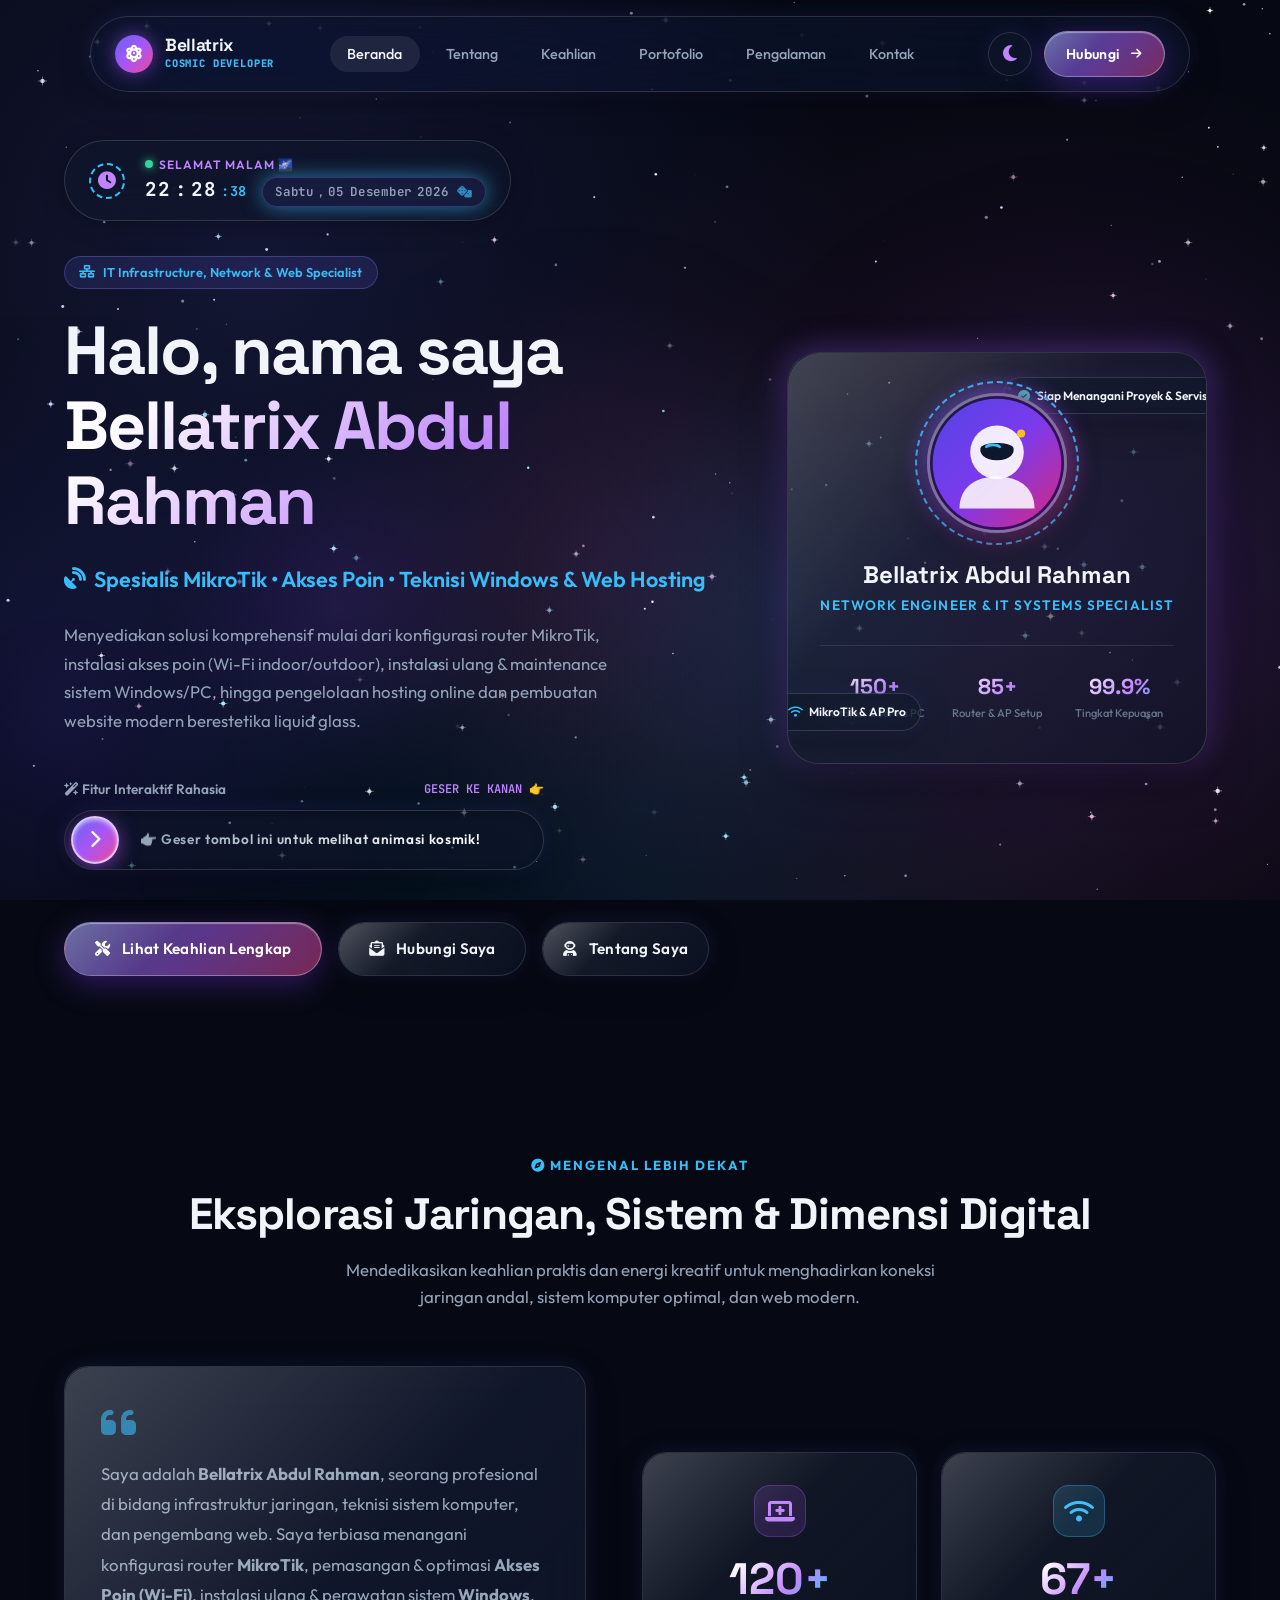
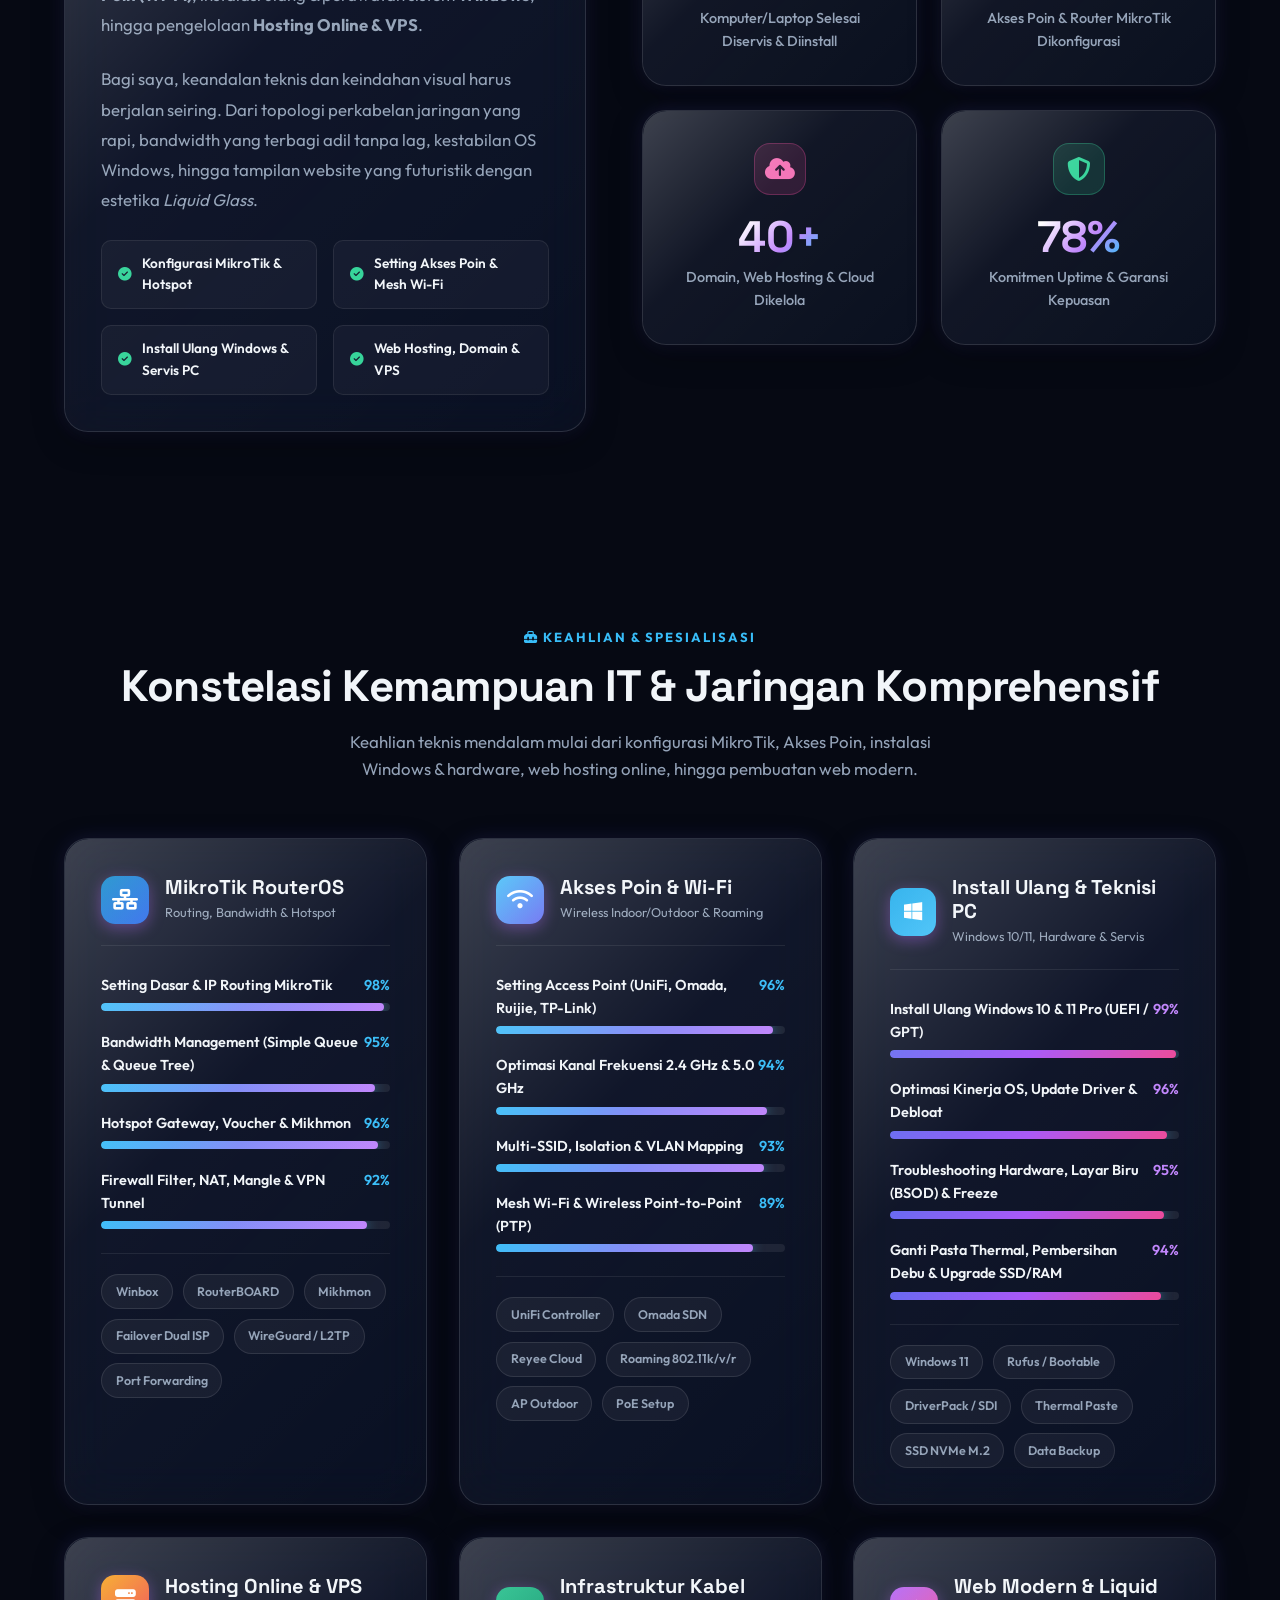
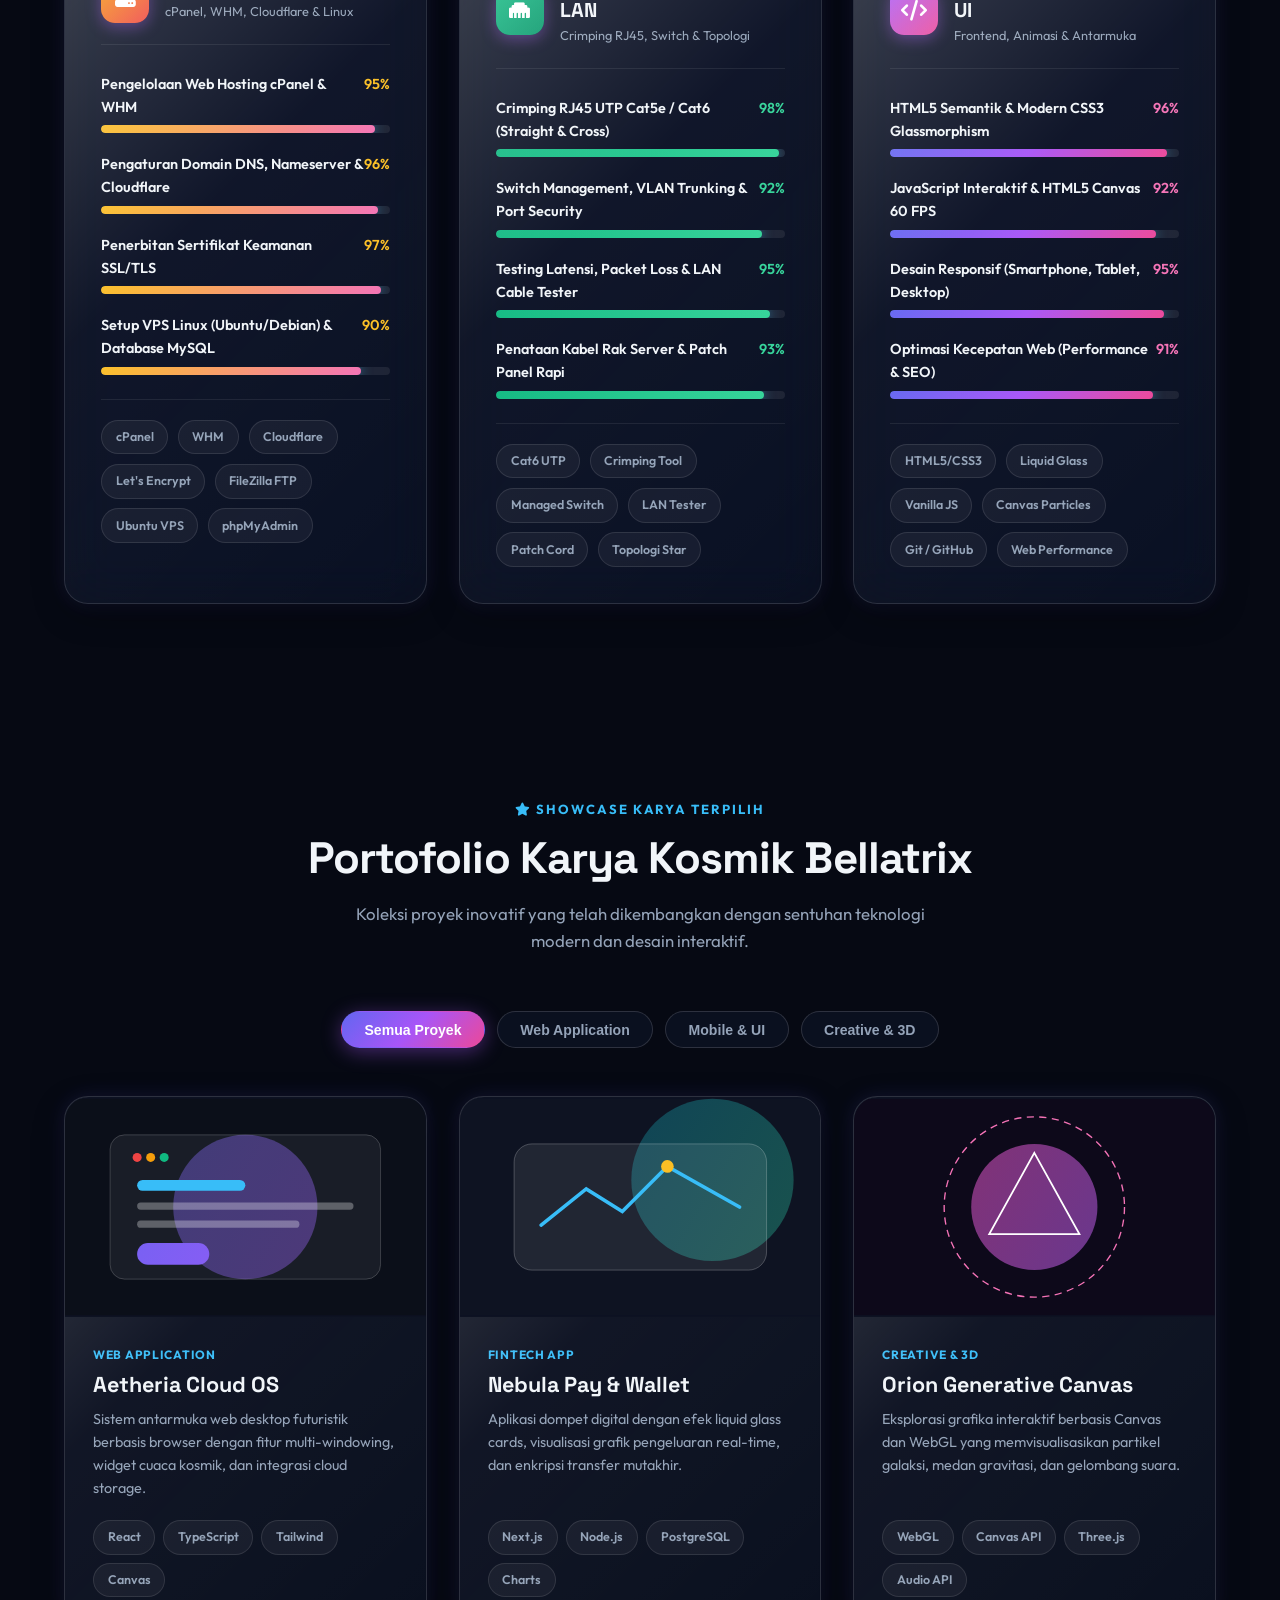
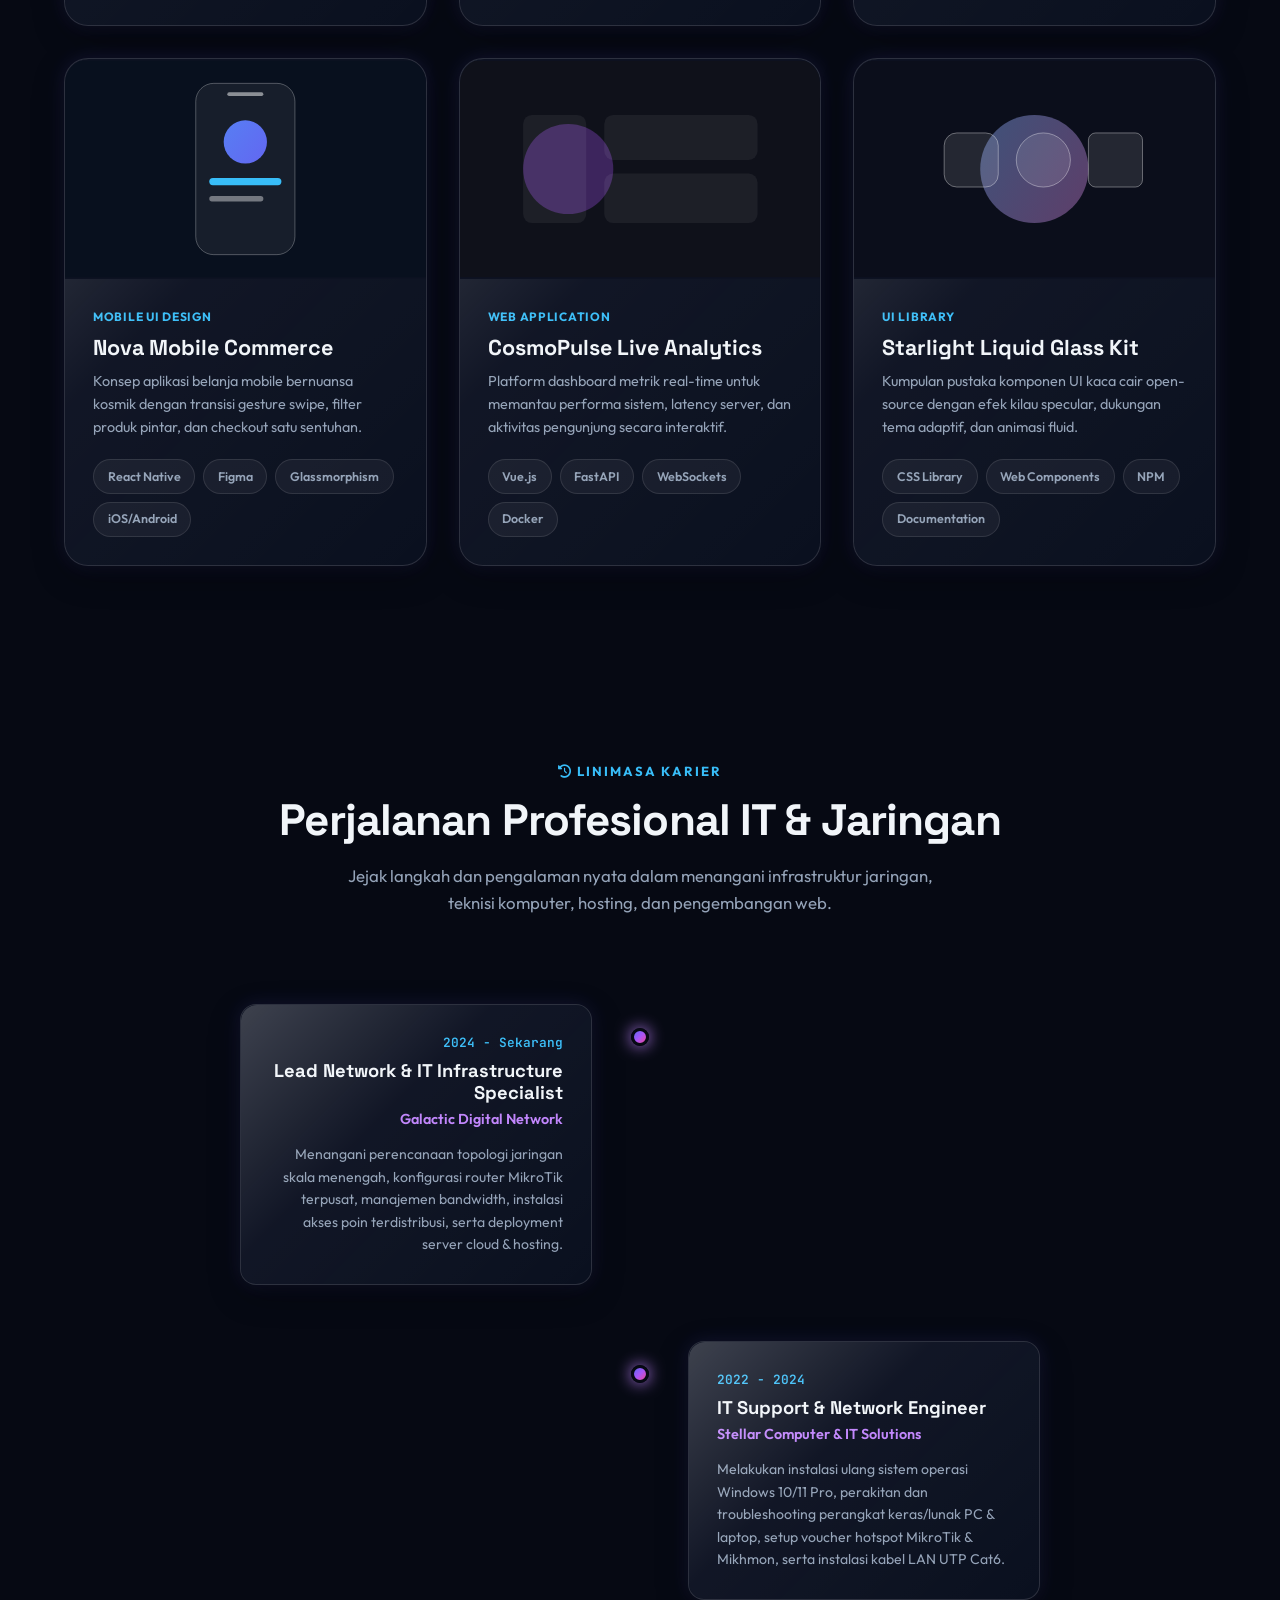
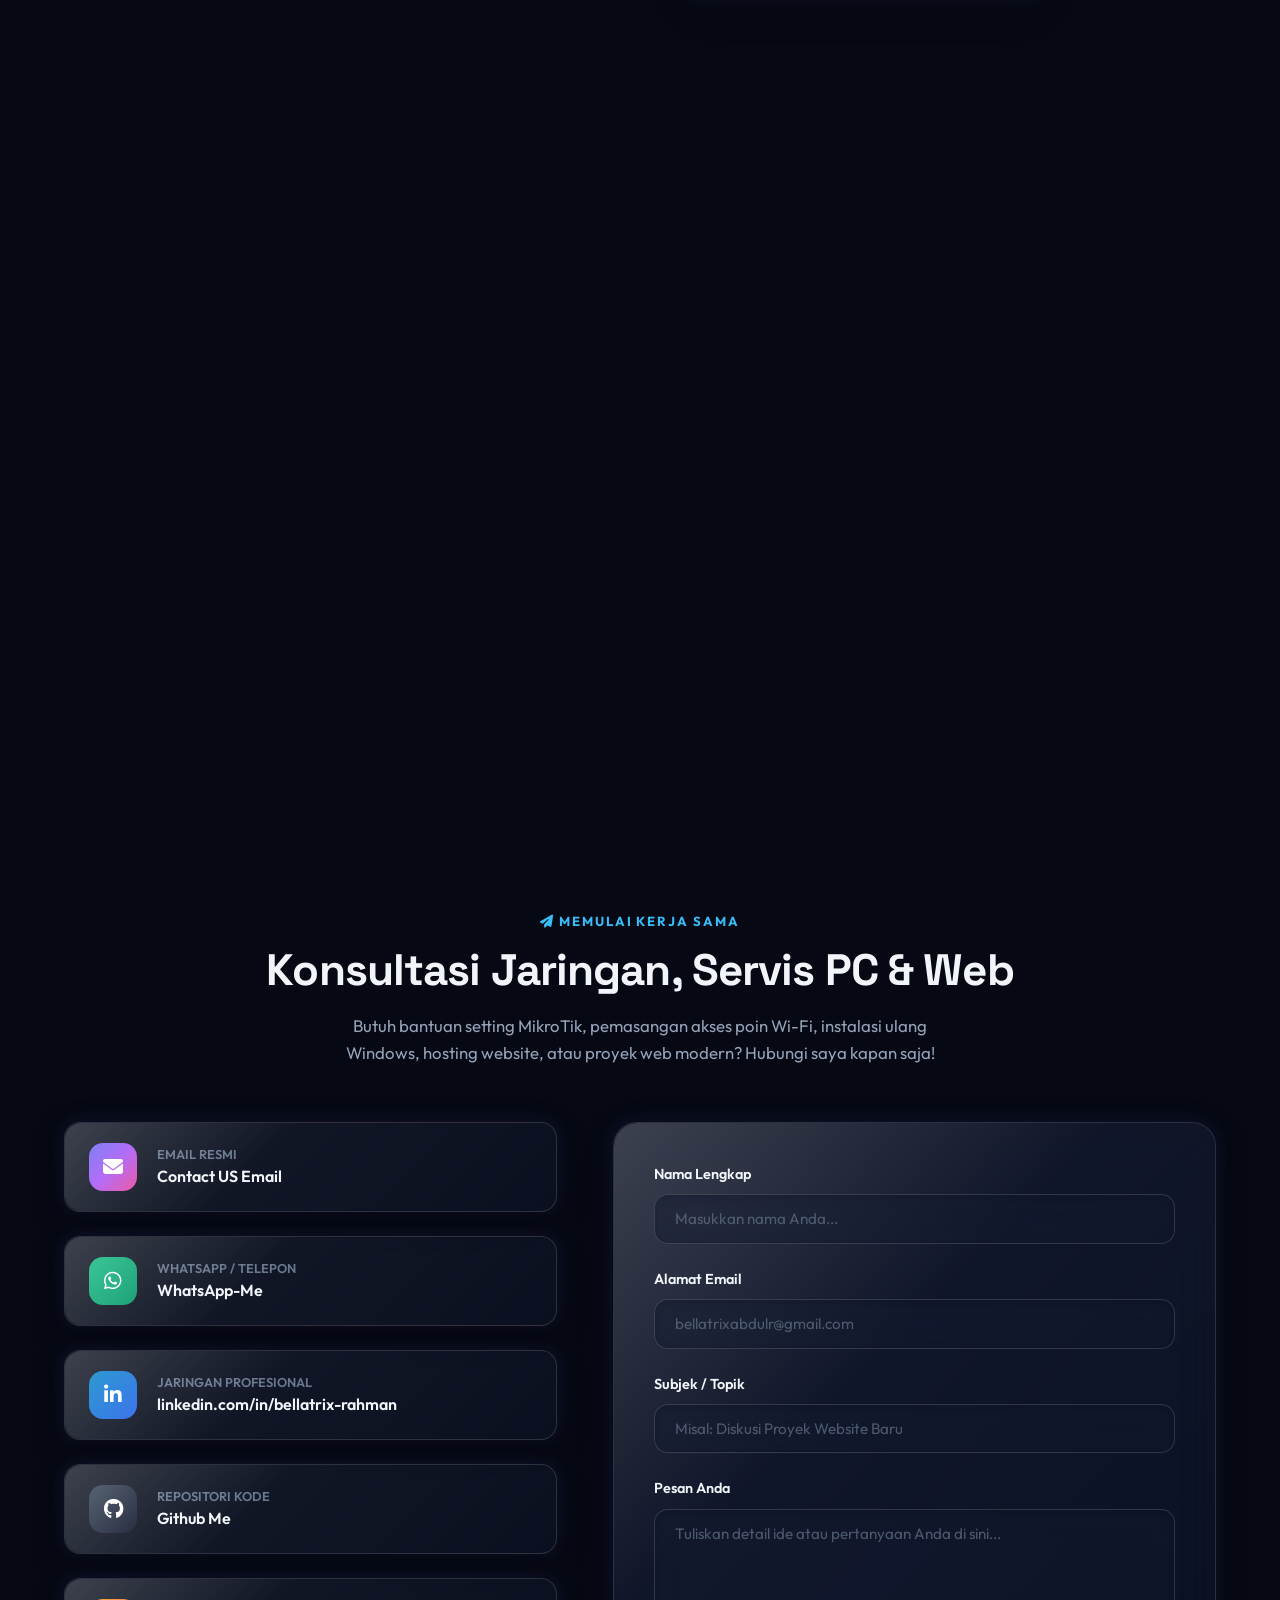
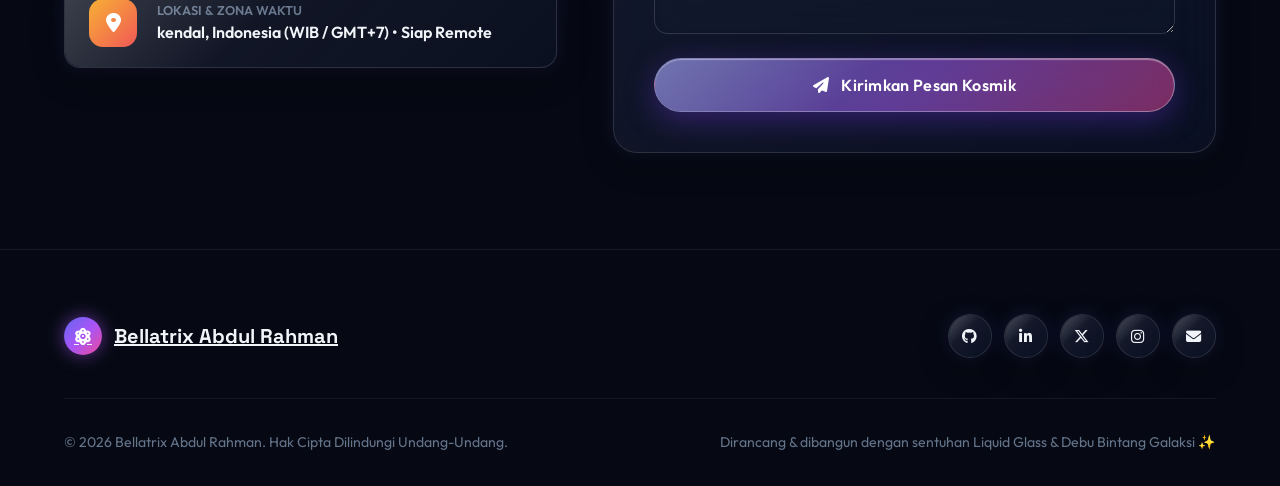
==== commit 75accaea: "Add files via upload" ====
--- a/index.html
+++ b/index.html
@@ -1,308 +1,1243 @@
-<!DOCTYPE html>
-<html lang="id">
-<head>
-    <meta charset="UTF-8">
-    <meta name="viewport" content="width=device-width, initial-scale=1.0">
-    <title>Home page abdul</title>
-    
-    <!-- Favicon / Ikon Tab Browser -->
-    <link rel="icon" href="data:image/svg+xml,<svg xmlns=%22http://www.w3.org/2000/svg%22 viewBox=%220 0 100 100%22><text y=%22.9em%22 font-size=%2290%22>👑</text></svg>">
-
-    <!-- Google Fonts & Font Awesome CDN -->
-    <link href="https://fonts.googleapis.com/css2?family=Plus+Jakarta+Sans:wght@300;400;600;800&display=swap" rel="stylesheet">
-    <link rel="stylesheet" href="https://cdnjs.cloudflare.com/ajax/libs/font-awesome/6.4.0/css/all.min.css">
-
-    <!-- External CSS Style -->
-    <link rel="stylesheet" href="style.css">
-</head>
-<body>
-
-    <!-- Ambient Glowing Background Spheres -->
-    <div class="bg-glow glow-1"></div>
-    <div class="bg-glow glow-2"></div>
-    <div class="bg-glow glow-3"></div>
-
-    <!-- Liquid String SVG Overlay -->
-    <svg id="string-container">
-        <defs>
-            <linearGradient id="string-gradient" x1="0%" y1="0%" x2="0%" y2="100%">
-                <stop offset="0%" stop-color="#00f2fe" />
-                <stop offset="50%" stop-color="#4facfe" />
-                <stop offset="100%" stop-color="#00c6ff" />
-            </linearGradient>
-        </defs>
-        <path id="liquid-path" class="liquid-string" d="" />
-    </svg>
-
-    <!-- Header Navigation Bar -->
-    <header>
-        <nav>
-            <div class="logo"><i class="fa-solid fa-crown logo-icon"></i> ABDUL.</div>
-            
-            <ul class="nav-links" id="nav-menu">
-                <li><a href="#hero" class="glass-btn nav-btn active"><i class="fa-solid fa-house"></i> Beranda</a></li>
-                <li><a href="#about" class="glass-btn nav-btn"><i class="fa-solid fa-address-card"></i> Tentang</a></li>
-                <li><a href="#timeline" class="glass-btn nav-btn"><i class="fa-solid fa-timeline"></i> Perjalanan</a></li>
-                <li><a href="#projects" class="glass-btn nav-btn"><i class="fa-solid fa-laptop-code"></i> Proyek</a></li>
-                <li><a href="#certificates" class="glass-btn nav-btn"><i class="fa-solid fa-certificate"></i> Sertifikat</a></li>
-                <li><a href="#contact" class="glass-btn nav-btn"><i class="fa-solid fa-paper-plane"></i> Kontak</a></li>
-            </ul>
-
-            <div class="nav-actions">
-                <button id="theme-toggle" class="glass-btn theme-btn" aria-label="Toggle Theme">
-                    <i class="fa-solid fa-moon"></i>
-                </button>
-                <button id="menu-toggle" class="glass-btn menu-btn" aria-label="Toggle Menu">
-                    <i class="fa-solid fa-bars"></i>
-                </button>
-            </div>
-        </nav>
-    </header>
-
-    <!-- Hero Section -->
-    <section id="hero" class="hero reveal">
-        <div class="glass-card tilt-card">
-            <div class="hero-header-widgets">
-                <span class="status-badge"><i class="fa-solid fa-briefcase"></i> Sedang Jalani PKL</span>
-                <span class="status-badge activity-badge"><i class="fa-solid fa-mug-hot"></i> Lagi Ngopi & Nge-debug</span>
-                <div class="clock-widget" id="realtime-clock">
-                    <i class="fa-regular fa-clock"></i> <span id="clock-text">Memuat Waktu...</span>
-                </div>
-            </div>
-
-            <h1>Halo, Saya <br><span>Bellatrix Abdul Rahman</span></h1>
-            <p>Siswa Web Development di SMK PGRI 01 Sukorejo. Berfokus pada pembangunan web fullstack modern (Laravel & React), sistem pemantauan jaringan, dan manajemen infrastruktur MikroTik.</p>
-            <a href="#projects" class="glass-btn hero-cta-btn"><i class="fa-solid fa-rocket"></i> Lihat Proyek Saya</a>
-        </div>
-    </section>
-
-    <!-- About Me Section -->
-    <section id="about" class="reveal">
-        <h2 class="section-title"><i class="fa-solid fa-user-astronaut section-icon"></i> Tentang Saya</h2>
-        <div class="glass-card about-container tilt-card">
-            <div class="about-avatar">
-                <i class="fa-solid fa-code-merge"></i>
-            </div>
-            <div class="about-content">
-                <p>
-                    Halo! Saya Bellatrix Abdul Rahman (biasa dipanggil <strong>Abdul</strong>). Saya siswa jurusan Web Development di <strong>SMK PGRI 01 Sukorejo</strong> yang saat ini sedang aktif menjalani kegiatan Praktik Kerja Lapangan (<strong>PKL</strong>).
-                </p>
-                <p>
-                    Saya menguasai pengembangan web modern dari sisi frontend hingga backend menggunakan <strong>React</strong>, <strong>Next.js</strong>, dan <strong>Laravel</strong>. Selain coding, saya berpengalaman dalam administrasi jaringan komputer seperti penataan routing MikroTik, pemisahan trafik, hingga jaringan serat optik (Fiber Optics & GPON).
-                </p>
-                <div class="about-badges">
-                    <span class="badge"><i class="fa-brands fa-laravel"></i> Laravel</span>
-                    <span class="badge"><i class="fa-brands fa-react"></i> React.js</span>
-                    <span class="badge"><i class="fa-brands fa-react"></i> Next.js</span>
-                    <span class="badge"><i class="fa-brands fa-js"></i> JavaScript</span>
-                    <span class="badge"><i class="fa-brands fa-php"></i> PHP</span>
-                    <span class="badge"><i class="fa-solid fa-network-wired"></i> MikroTik RouterOS</span>
-                    <span class="badge"><i class="fa-solid fa-wifi"></i> Access Points (UniFi/Ruijie/TP-Link)</span>
-                    <span class="badge"><i class="fa-solid fa-cable-car"></i> Fiber Optics & GPON ONT</span>
-                </div>
-            </div>
-        </div>
-    </section>
-
-    <!-- Timeline Section -->
-    <section id="timeline" class="reveal">
-        <h2 class="section-title"><i class="fa-solid fa-route section-icon"></i> Perjalanan Skill Saya</h2>
-        <div class="timeline-container">
-            
-            <div class="timeline-item">
-                <div class="timeline-dot"><i class="fa-solid fa-lightbulb"></i></div>
-                <div class="glass-card timeline-content tilt-card">
-                    <span class="timeline-year"><i class="fa-regular fa-calendar-check"></i> 2023 - Awal Rasa Penasaran</span>
-                    <h3>Awal Mula & Latar Belakang Ketertarikan</h3>
-                    <p>Berawal dari rasa penasaran yang tinggi tentang bagaimana sebuah website dibuat dan bagaimana jaringan internet bisa terhubung serta berjalan lancar. Hal ini menjadi titik awal dorongan saya untuk mulai belajar IT secara mandiri.</p>
-                </div>
-            </div>
-
-            <div class="timeline-item">
-                <div class="timeline-dot"><i class="fa-solid fa-code"></i></div>
-                <div class="glass-card timeline-content tilt-card">
-                    <span class="timeline-year"><i class="fa-regular fa-calendar-check"></i> 2024 - Fondasi Web Development</span>
-                    <h3>Penguasaan Dasar Pemrograman Web</h3>
-                    <p>Mulai mempraktikkan dasar-dasar pemrograman web secara konsisten. Mempelajari struktur HTML, perancangan tata letak dengan CSS, hingga logika interaktif dasar menggunakan JavaScript.</p>
-                </div>
-            </div>
-
-            <div class="timeline-item">
-                <div class="timeline-dot"><i class="fa-solid fa-layer-group"></i></div>
-                <div class="glass-card timeline-content tilt-card">
-                    <span class="timeline-year"><i class="fa-regular fa-calendar-check"></i> 2025 - Framework & Infrastruktur Jaringan</span>
-                    <h3>Pendalaman Web Fullstack & Jaringan Komputer</h3>
-                    <p>Meningkatkan keahlian coding ke tingkat lanjut dengan framework modern (React, Next.js, Laravel). Di saat yang sama, mendalami administrasi jaringan MikroTik RouterOS, pemisahan trafik bandwidth, dan instalasi kabel serat optik (Fiber Optic / GPON).</p>
-                </div>
-            </div>
-
-            <div class="timeline-item">
-                <div class="timeline-dot"><i class="fa-solid fa-rocket"></i></div>
-                <div class="glass-card timeline-content tilt-card">
-                    <span class="timeline-year"><i class="fa-regular fa-calendar-check"></i> 2026 - Sekarang</span>
-                    <h3>Praktik Industri (PKL) & Home Server Setup</h3>
-                    <p>Aktif menjalani Praktik Kerja Lapangan (PKL), merancang antarmuka portal Hotspot MikroTik modern, serta membangun lab Home Server mandiri untuk eksperimen deployment web dan manajemen jaringan lokal.</p>
-                </div>
-            </div>
-
-        </div>
-    </section>
-
-    <!-- Projects Section -->
-    <section id="projects" class="reveal">
-        <h2 class="section-title"><i class="fa-solid fa-cubes section-icon"></i> Proyek & Pengalaman</h2>
-        <div class="projects-grid">
-            
-            <div class="glass-card project-card tilt-card">
-                <h3><i class="fa-solid fa-chart-line"></i> Real-Time Traffic Management</h3>
-                <p>Sistem monitoring dan manajemen trafik jaringan terintegrasi berbasis Laravel dan WebSockets untuk memantau penggunaan bandwidth secara langsung (real-time).</p>
-            </div>
-
-            <div class="glass-card project-card tilt-card">
-                <h3><i class="fa-solid fa-wifi"></i> Custom Hotspot Portal UI</h3>
-                <p>Hasil eksperimen bikin antarmuka login Hotspot MikroTik kustom yang responsif, teroptimasi, dan ringan memanfaatkan HTML, CSS, serta JavaScript.</p>
-            </div>
-
-            <div class="glass-card project-card tilt-card">
-                <h3><i class="fa-solid fa-sliders"></i> Traffic Isolation & Bandwidth Queue</h3>
-                <p>Penerapan Mangle Rules, Policy-Based Routing, dan Queue Management pada MikroTik RouterOS untuk pemisahan otomatis trafik game dan video streaming.</p>
-            </div>
-
-            <div class="glass-card project-card tilt-card">
-                <h3><i class="fa-solid fa-diagram-project"></i> Optical Network Infrastructure</h3>
-                <p>Pengujian dan pengukuran redaman jaringan serat optik dengan OPM, konfigurasi GPON ONT (ZTE/FiberHome), serta pengelolaan ODP.</p>
-            </div>
-
-            <div class="glass-card project-card tilt-card">
-                <h3><i class="fa-solid fa-gem"></i> Interactive Liquid Glass Portfolio</h3>
-                <p>Eksperimen portofolio interaktif dengan efek glassmorphism, animasi tali SVG merespons scroll, serta fitur kalkulasi dan theme switcher.</p>
-            </div>
-
-            <div class="glass-card project-card tilt-card">
-                <h3><i class="fa-solid fa-server"></i> Home Server & Network Lab</h3>
-                <p>Proyek sampingan merakit lab server lokal mandiri untuk pengujian deployment web Laravel/React serta manajemen perangkat jaringan lokal.</p>
-            </div>
-
-        </div>
-    </section>
-
-    <!-- Certificates Section -->
-    <section id="certificates" class="reveal">
-        <h2 class="section-title"><i class="fa-solid fa-award section-icon"></i> Sertifikasi & Lisensi</h2>
-        <div class="glass-card tilt-card" style="text-align: center; padding: 50px 30px;">
-            <div style="font-size: 3.5rem; color: var(--accent-color); margin-bottom: 15px;">
-                <i class="fa-solid fa-shield-halved"></i>
-            </div>
-            <h3 style="font-size: 1.5rem; margin-bottom: 10px;">Sertifikat Dalam Proses</h3>
-            <p style="color: var(--text-sub); max-width: 550px; margin: 0 auto 20px; line-height: 1.6;">
-                Saat ini saya sedang berfokus mendalami persiapan sertifikasi profesional di bidang jaringan komputer dan pengembangan web (seperti CCNA & sertifikasi kompetensi web). Sertifikat resmi akan segera diperbarui di sini!
-            </p>
-            <span class="badge" style="display: inline-flex; align-items: center; gap: 8px; padding: 8px 18px;">
-                <i class="fa-solid fa-spinner fa-spin"></i> Target: CCNA & Networking Certification
-            </span>
-        </div>
-    </section>
-
-    <!-- Contact Section -->
-    <section id="contact" class="reveal">
-        <h2 class="section-title"><i class="fa-solid fa-comments section-icon"></i> Hubungi Saya</h2>
-        <div class="contact-grid">
-            
-            <div class="glass-card contact-info tilt-card">
-                <h3>Informasi Kontak</h3>
-                <p>Silakan hubungi saya melalui saluran di bawah ini atau berikan tanggapan Anda di kotak saran.</p>
-                
-                <div class="contact-list">
-                    <div class="contact-item">
-                        <i class="fa-solid fa-envelope"></i>
-                        <a href="mailto:bellatrixabdulr@gmail.com">bellatrixabdulr@gmail.com</a>
-                    </div>
-                    <div class="contact-item">
-                        <i class="fa-solid fa-graduation-cap"></i>
-                        <span>SMK PGRI 01 Sukorejo</span>
-                    </div>
-                    <div class="contact-item">
-                        <i class="fa-solid fa-location-dot"></i>
-                        <span>Sukorejo, Jawa Tengah</span>
-                    </div>
-                </div>
-
-                <div class="social-links">
-                    <a href="https://github.com/bellatrixabdulr-droid" target="_blank" rel="noopener noreferrer" class="glass-btn social-icon" title="GitHub">
-                        <i class="fa-brands fa-github"></i>
-                    </a>
-                    <a href="https://mail.google.com/mail/?view=cm&fs=1&to=bellatrixabdulr@gmail.com" target="_blank" rel="noopener noreferrer" class="glass-btn social-icon gmail-btn" title="Kirim Gmail">
-                        <i class="fa-solid fa-envelope"></i>
-                    </a>
-                    <a href="https://www.instagram.com/abd4l_r4hm4n/" target="_blank" rel="noopener noreferrer" class="glass-btn social-icon ig-btn" title="Instagram">
-                        <i class="fa-brands fa-instagram"></i>
-                    </a>
-                    <a href="https://www.tiktok.com/@abdul.dev01" target="_blank" rel="noopener noreferrer" class="glass-btn social-icon tiktok-btn" title="TikTok Profile">
-                        <i class="fa-brands fa-tiktok"></i>
-                    </a>
-                </div>
-            </div>
-
-            <div class="glass-card comment-section tilt-card">
-                <h3><i class="fa-solid fa-paper-plane"></i> Kotak Saran & Pesan</h3>
-                <p class="sub-title">Tinggalkan nama dan saran/masukan Anda di bawah ini.</p>
-                
-                <form class="comment-form" id="commentForm">
-                    <div class="form-group">
-                        <label for="username"><i class="fa-solid fa-user"></i> Nama Lengkap</label>
-                        <input type="text" id="username" class="glass-input" placeholder="Masukkan nama Anda..." required>
-                    </div>
-                    
-                    <div class="form-group">
-                        <label for="comment"><i class="fa-solid fa-comment-dots"></i> Pesan / Saran</label>
-                        <textarea id="comment" class="glass-input" placeholder="Tuliskan saran atau pesan Anda di sini..." required></textarea>
-                    </div>
-
-                    <button type="submit" class="glass-btn btn-submit">
-                        <i class="fa-solid fa-paper-plane"></i> Kirim Pesan
-                    </button>
-                </form>
-
-                <div class="comments-list" id="commentsList">
-                    <div class="comment-item">
-                        <div class="author"><i class="fa-regular fa-circle-user"></i> Admin</div>
-                        <div class="text">Terima kasih telah mengunjungi portofolio saya! Silakan tinggalkan saran atau masukan Anda.</div>
-                    </div>
-                </div>
-            </div>
-
-        </div>
-    </section>
-
-    <!-- Custom Footer -->
-    <footer style="text-align: center; padding: 25px 10px; font-size: 0.85rem; color: var(--text-sub); border-top: 1px solid var(--card-border); margin-top: 40px;">
-        Crafted with <i class="fa-solid fa-mug-hot" style="color: #ffa500;"></i> & RouterOS by <strong>Abdul</strong> &copy; 2026.
-    </footer>
-
-    <!-- FLOATING SPOTIFY MINI PLAYER -->
-    <div class="floating-spotify-widget glass-card" id="spotify-mini-widget">
-        <div class="mini-widget-header">
-            <div class="widget-title">
-                <i class="fa-brands fa-spotify spotify-green-icon"></i>
-                <span id="widget-song-number">Lagu 1 dari 3</span>
-            </div>
-            <div class="widget-action-btns">
-                <button id="widget-prev-btn" class="glass-btn mini-btn" title="Lagu Sebelumnya"><i class="fa-solid fa-chevron-left"></i></button>
-                <button id="widget-next-btn" class="glass-btn mini-btn" title="Lagu Berikutnya"><i class="fa-solid fa-chevron-right"></i></button>
-                <button id="widget-toggle-btn" class="glass-btn mini-btn minimize-btn" title="Minimize/Expand Player">
-                    <i class="fa-solid fa-chevron-down" id="minimize-icon"></i>
-                </button>
-            </div>
-        </div>
-
-        <div class="mini-spotify-body" id="spotify-body">
-            <div class="mini-track-item active" id="iframe-wrapper">
-                <iframe id="spotify-iframe-player" style="border-radius:12px" src="https://open.spotify.com/embed/track/4xoY4lZNoTjEuHsSmhgF1G?utm_source=generator" width="100%" height="152" frameBorder="0" allowfullscreen="" allow="autoplay; clipboard-write; encrypted-media; fullscreen; picture-in-picture" loading="lazy"></iframe>
-            </div>
-        </div>
-    </div>
-
-    <!-- External JavaScript -->
-    <script src="script.js"></script>
-</body>
+<!DOCTYPE html>
+<html lang="id" data-theme="dark">
+<head>
+  <meta charset="UTF-8">
+  <meta name="viewport" content="width=device-width, initial-scale=1.0">
+  <title>Bellatrix Abdul Rahman - Modern Galaxy Portfolio</title>
+  <meta name="description" content="Portofolio Modern Futuristik Bellatrix Abdul Rahman dengan latar belakang galaksi interaktif, tombol liquid glass, jam real-time, dan animasi kosmik.">
+
+  <!-- Favicon -->
+  <link rel="icon" href="data:image/svg+xml,<svg xmlns=%22http://www.w3.org/2000/svg%22 viewBox=%220 0 100 100%22><text y=%22.9em%22 font-size=%2290%22>🌌</text></svg>">
+
+  <!-- Font Awesome Icons -->
+  <link rel="stylesheet" href="https://cdnjs.cloudflare.com/ajax/libs/font-awesome/6.5.1/css/all.min.css">
+
+  <!-- Google Fonts -->
+  <link rel="preconnect" href="https://fonts.googleapis.com">
+  <link rel="preconnect" href="https://fonts.gstatic.com" crossorigin>
+  <link href="https://fonts.googleapis.com/css2?family=Outfit:wght@300;400;500;600;700;800;900&family=Space+Grotesk:wght@400;500;600;700&family=JetBrains+Mono:wght@400;500;600&display=swap" rel="stylesheet">
+
+  <!-- Stylesheets (Diubah ke luar / sejajar index.html) -->
+  <link rel="stylesheet" href="liquid-glass.css">
+  <link rel="stylesheet" href="galaxy.css">
+  <link rel="stylesheet" href="style.css">
+</head>
+<body>
+
+  <!-- ==========================================================================
+       COSMIC PRELOADER (LOADING SCREEN 1-100% DENGAN IKONIK BINTANG)
+       ========================================================================== -->
+  <div id="cosmic-preloader" class="cosmic-preloader" aria-live="polite">
+    <div class="preloader-ambient-glow"></div>
+    <div class="preloader-content">
+      <div class="preloader-star-wrapper">
+        <div class="preloader-star-orbit"></div>
+        <div class="preloader-star-halo"></div>
+        <div class="iconic-cosmic-star">
+          <i class="fas fa-star"></i>
+        </div>
+      </div>
+      <div class="preloader-title">MEMUAT DIMENSI KOSMIK</div>
+      <div class="preloader-counter-box">
+        <span id="preloader-counter" class="preloader-counter">1</span><span class="preloader-percent">%</span>
+      </div>
+      <div class="preloader-bar-track">
+        <div id="preloader-bar-fill" class="preloader-bar-fill"></div>
+      </div>
+      <div id="preloader-status-text" class="preloader-status-text">Menginisialisasi sistem kosmik...</div>
+    </div>
+  </div>
+
+  <!-- Dynamic Interactive Galaxy Canvas & Ambient Overlay -->
+  <canvas id="galaxy-canvas"></canvas>
+  <div class="cosmic-overlay"></div>
+
+  <!-- ==========================================================================
+       FLOATING LIQUID GLASS NAVBAR
+       ========================================================================== -->
+  <header class="navbar-wrapper">
+    <nav class="navbar" aria-label="Navigasi Utama">
+      <a href="#home" class="nav-brand">
+        <div class="brand-icon-orb">
+          <i class="fas fa-atom"></i>
+        </div>
+        <div class="brand-title">
+          <span class="brand-name">Bellatrix</span>
+          <span class="brand-tag">COSMIC DEVELOPER</span>
+        </div>
+      </a>
+
+      <!-- Desktop Navigation Menu -->
+      <ul class="nav-menu">
+        <li><a href="#home" class="nav-link active">Beranda</a></li>
+        <li><a href="#tentang" class="nav-link">Tentang</a></li>
+        <li><a href="#keahlian" class="nav-link">Keahlian</a></li>
+        <li><a href="#portofolio" class="nav-link">Portofolio</a></li>
+        <li><a href="#pengalaman" class="nav-link">Pengalaman</a></li>
+        <li><a href="#kontak" class="nav-link">Kontak</a></li>
+      </ul>
+
+      <!-- Navbar Right Actions -->
+      <div class="nav-actions">
+        <!-- Theme Switcher (Dark Galaxy / Light Celestial) -->
+        <button id="theme-toggle-btn" class="theme-toggle-btn" aria-label="Ganti Tema Gelap atau Terang" title="Ganti Mode Gelap / Terang">
+          <i id="theme-icon" class="fas fa-moon"></i>
+        </button>
+
+        <!-- CTA Direct Button -->
+        <a href="#kontak" class="liquid-btn liquid-btn-primary" style="padding: 0.65rem 1.35rem; font-size: 0.88rem;">
+          <span>Hubungi</span>
+          <i class="fas fa-arrow-right" style="font-size: 0.75rem;"></i>
+        </a>
+
+        <!-- Mobile Menu Toggle Button -->
+        <button id="mobile-toggle-btn" class="mobile-toggle-btn" aria-label="Buka Menu Navigasi Mobile">
+          <i class="fas fa-bars"></i>
+        </button>
+      </div>
+    </nav>
+  </header>
+
+  <!-- Mobile Drawer Menu -->
+  <div id="mobile-nav-drawer" class="mobile-nav-drawer" aria-hidden="true">
+    <a href="#home" class="mobile-nav-link"><i class="fas fa-home"></i> Beranda</a>
+    <a href="#tentang" class="mobile-nav-link"><i class="fas fa-user-astronaut"></i> Tentang Saya</a>
+    <a href="#keahlian" class="mobile-nav-link"><i class="fas fa-code"></i> Keahlian</a>
+    <a href="#portofolio" class="mobile-nav-link"><i class="fas fa-folder-open"></i> Portofolio Proyek</a>
+    <a href="#pengalaman" class="mobile-nav-link"><i class="fas fa-meteor"></i> Pengalaman</a>
+    <a href="#kontak" class="mobile-nav-link"><i class="fas fa-paper-plane"></i> Hubungi Saya</a>
+  </div>
+
+  <main>
+    <!-- ==========================================================================
+         HERO / WELCOME SECTION (JAM REAL-TIME + GESER ANIMASI)
+         ========================================================================== -->
+    <section id="home" class="hero-section">
+      <div class="container">
+        <div class="hero-grid">
+          
+          <!-- Left Column: Greeting, Live Clock, Headline, Slider Gesture Reveal -->
+          <div class="hero-content">
+            
+            <!-- Live Real-Time Cosmic Clock Widget -->
+            <div class="cosmic-clock-card">
+              <div class="clock-orbital-ring">
+                <i class="fas fa-clock"></i>
+              </div>
+              <div class="clock-info">
+                <div class="clock-greeting-badge">
+                  <span class="clock-pulse-dot"></span>
+                  <span id="clock-greeting-text">Selamat Datang</span>
+                </div>
+                <div class="clock-digital-display">
+                  <span id="clock-hours">00</span>:<span id="clock-minutes">00</span><span id="clock-seconds" class="clock-seconds">:00</span>
+                  <div id="clock-date" class="clock-date" title="Klik untuk mengacak dan memutar tanggal kosmik lagi 🎲">
+                    <span id="date-day-name" class="date-slot-badge">...</span>, 
+                    <span id="date-day-num" class="date-slot-badge spin-num">00</span> 
+                    <span id="date-month-name" class="date-slot-badge spin-month">...</span> 
+                    <span id="date-year" class="date-slot-badge spin-year">0000</span>
+                    <i class="fas fa-dice date-dice-icon"></i>
+                  </div>
+                </div>
+              </div>
+            </div>
+
+            <!-- Greeting & Identity Headline -->
+            <div class="hero-greeting smooth-reveal">
+              <span class="liquid-badge">
+                <i class="fas fa-network-wired"></i> IT Infrastructure, Network & Web Specialist
+              </span>
+            </div>
+
+            <h1 class="hero-title smooth-reveal delay-1">
+              Halo, nama saya <br>
+              <span class="text-gradient">Bellatrix Abdul Rahman</span>
+            </h1>
+
+            <div class="hero-subtitle smooth-reveal delay-2">
+              <i class="fas fa-satellite-dish" style="color: var(--color-cyan);"></i>
+              <span>Spesialis MikroTik • Akses Poin • Teknisi Windows & Web Hosting</span>
+            </div>
+
+            <p class="hero-description smooth-reveal delay-3">
+              Menyediakan solusi komprehensif mulai dari konfigurasi router MikroTik, instalasi akses poin (Wi-Fi indoor/outdoor), instalasi ulang & maintenance sistem Windows/PC, hingga pengelolaan hosting online dan pembuatan website modern berestetika liquid glass.
+            </p>
+
+            <!-- ================================================================
+                 FITUR GESER MUNCUL ANIMASI: COSMIC SLIDE REVEAL CONTROLLER
+                 ================================================================ -->
+            <div class="interactive-slider-wrapper smooth-reveal delay-4">
+              <div class="slider-label">
+                <span><i class="fas fa-wand-magic-sparkles"></i> Fitur Interaktif Rahasia</span>
+                <span id="slider-status-tag" class="slider-status-tag">GESER KE KANAN 👉</span>
+              </div>
+
+              <!-- Draggable Cosmic Slider Track -->
+              <div id="cosmic-slide-track" class="cosmic-slide-track" title="Tarik atau geser tombol ini ke kanan untuk memicu animasi!">
+                <div id="slide-fill-trail" class="slide-fill-trail"></div>
+                <div id="slide-hint-text" class="slide-hint-text">
+                  <span>👉 Geser tombol ini untuk melihat animasi kosmik!</span>
+                </div>
+                <div id="slide-orb-thumb" class="slide-orb-thumb">
+                  <i class="fas fa-chevron-right"></i>
+                </div>
+              </div>
+
+              <!-- Animated Secret Panel (Revealed upon dragging/swiping) -->
+              <div id="slide-secret-banner" class="slide-secret-banner">
+                <div class="secret-content">
+                  <div class="secret-icon">
+                    🪐
+                  </div>
+                  <div>
+                    <h4 class="secret-title">✨ Mode Dimensi Kosmik Terbuka!</h4>
+                    <p class="secret-desc">
+                      Sensasi visual galaksi penuh telah aktif! Anda baru saja membuka aura kosmik dengan efek partikel stardust, 3D hologram tilt, dan akselerasi visual.
+                    </p>
+                  </div>
+                </div>
+              </div>
+            </div>
+
+            <!-- Liquid Glass CTA Action Buttons -->
+            <div class="hero-cta-group smooth-reveal delay-4">
+              <a href="#keahlian" class="liquid-btn liquid-btn-primary">
+                <i class="fas fa-tools"></i>
+                <span>Lihat Keahlian Lengkap</span>
+              </a>
+
+              <a href="#kontak" class="liquid-btn">
+                <i class="fas fa-envelope-open-text"></i>
+                <span>Hubungi Saya</span>
+              </a>
+
+              <a href="#tentang" class="liquid-btn" style="padding: 0.85rem 1.25rem;" title="Pelajari Profil Lengkap">
+                <i class="fas fa-user-astronaut"></i>
+                <span>Tentang Saya</span>
+              </a>
+            </div>
+
+          </div>
+
+          <!-- Right Column: 3D Holographic Identity Card -->
+          <div class="hero-visual smooth-reveal-right">
+            <div id="cosmic-identity-card" class="cosmic-identity-card liquid-card">
+              
+              <!-- Floating badges over card -->
+              <div class="floating-cosmic-badge badge-top-right">
+                <i class="fas fa-circle-check" style="color: var(--color-emerald);"></i>
+                <span>Siap Menangani Proyek & Servis</span>
+              </div>
+
+              <div class="floating-cosmic-badge badge-bottom-left">
+                <i class="fas fa-wifi" style="color: var(--color-cyan);"></i>
+                <span>MikroTik & AP Pro</span>
+              </div>
+
+              <!-- Avatar with Rotating Galactic Halo -->
+              <div class="card-avatar-wrapper">
+                <div class="avatar-halo-orbit"></div>
+                <div class="avatar-halo-glow"></div>
+                <div class="avatar-img-box">
+                  <!-- Stylish Cosmic Avatar Illustration -->
+                  <svg viewBox="0 0 100 100" width="100%" height="100%" fill="none" xmlns="http://www.w3.org/2000/svg">
+                    <circle cx="50" cy="50" r="48" fill="url(#avatarGradient)"/>
+                    <!-- Cosmic Helmet / Character Representation -->
+                    <circle cx="50" cy="42" r="20" fill="rgba(255,255,255,0.9)"/>
+                    <path d="M22 84C22 68 34 60 50 60C66 60 78 68 78 84" fill="rgba(255,255,255,0.85)"/>
+                    <!-- Visor Reflection -->
+                    <path d="M38 38C42 34 58 34 62 38C64 42 60 48 50 48C40 48 36 42 38 38Z" fill="#0f172a"/>
+                    <path d="M42 38C44 36 50 36 52 38" stroke="#38bdf8" stroke-width="2" stroke-linecap="round"/>
+                    <circle cx="68" cy="28" r="3" fill="#fbbf24"/>
+                    <defs>
+                      <linearGradient id="avatarGradient" x1="0" y1="0" x2="100" y2="100" gradientUnits="userSpaceOnUse">
+                        <stop stop-color="#4f46e5"/>
+                        <stop offset="0.5" stop-color="#7c3aed"/>
+                        <stop offset="1" stop-color="#db2777"/>
+                      </linearGradient>
+                    </defs>
+                  </svg>
+                </div>
+              </div>
+
+              <!-- Profile Details -->
+              <div class="card-profile-info">
+                <h3 class="card-name">Bellatrix Abdul Rahman</h3>
+                <p class="card-role">Network Engineer & IT Systems Specialist</p>
+              </div>
+
+              <!-- Mini Stats Grid inside 3D Card -->
+              <div class="card-stats-grid">
+                <div class="mini-stat-item">
+                  <div class="mini-stat-num">150+</div>
+                  <div class="mini-stat-lbl">Instalasi & Servis PC</div>
+                </div>
+                <div class="mini-stat-item">
+                  <div class="mini-stat-num">85+</div>
+                  <div class="mini-stat-lbl">Router & AP Setup</div>
+                </div>
+                <div class="mini-stat-item">
+                  <div class="mini-stat-num">99.9%</div>
+                  <div class="mini-stat-lbl">Tingkat Kepuasan</div>
+                </div>
+              </div>
+
+            </div>
+          </div>
+
+        </div>
+      </div>
+    </section>
+
+    <!-- ==========================================================================
+         ABOUT ME SECTION (TENTANG SAYA)
+         ========================================================================== -->
+    <section id="tentang" class="about-section">
+      <div class="container">
+        
+        <div class="section-header smooth-reveal">
+          <span class="section-tag"><i class="fas fa-compass"></i> Mengenal Lebih Dekat</span>
+          <h2 class="section-title">Eksplorasi Jaringan, Sistem & Dimensi Digital</h2>
+          <p class="section-subtitle">Mendedikasikan keahlian praktis dan energi kreatif untuk menghadirkan koneksi jaringan andal, sistem komputer optimal, dan web modern.</p>
+        </div>
+
+        <div class="about-grid">
+          
+          <!-- Left: Narrative & Principles -->
+          <div class="about-quote-box liquid-card smooth-reveal-left">
+            <i class="fas fa-quote-left quote-icon"></i>
+            <p class="about-bio-text">
+              Saya adalah <strong>Bellatrix Abdul Rahman</strong>, seorang profesional di bidang infrastruktur jaringan, teknisi sistem komputer, dan pengembang web. Saya terbiasa menangani konfigurasi router <strong>MikroTik</strong>, pemasangan & optimasi <strong>Akses Poin (Wi-Fi)</strong>, instalasi ulang & perawatan sistem <strong>Windows</strong>, hingga pengelolaan <strong>Hosting Online & VPS</strong>.
+            </p>
+            <p class="about-bio-text">
+              Bagi saya, keandalan teknis dan keindahan visual harus berjalan seiring. Dari topologi perkabelan jaringan yang rapi, bandwidth yang terbagi adil tanpa lag, kestabilan OS Windows, hingga tampilan website yang futuristik dengan estetika <em>Liquid Glass</em>.
+            </p>
+
+            <div class="about-features-list">
+              <div class="feature-pill">
+                <i class="fas fa-check-circle"></i>
+                <span>Konfigurasi MikroTik & Hotspot</span>
+              </div>
+              <div class="feature-pill">
+                <i class="fas fa-check-circle"></i>
+                <span>Setting Akses Poin & Mesh Wi-Fi</span>
+              </div>
+              <div class="feature-pill">
+                <i class="fas fa-check-circle"></i>
+                <span>Install Ulang Windows & Servis PC</span>
+              </div>
+              <div class="feature-pill">
+                <i class="fas fa-check-circle"></i>
+                <span>Web Hosting, Domain & VPS</span>
+              </div>
+            </div>
+          </div>
+
+          <!-- Right: Interactive Dynamic Metrics -->
+          <div class="stats-cards-grid smooth-reveal-right">
+            
+            <div class="stat-big-card liquid-card">
+              <div class="stat-icon-wrapper">
+                <i class="fas fa-laptop-medical"></i>
+              </div>
+              <div class="stat-number text-gradient" data-target="150" data-suffix="+">0</div>
+              <div class="stat-label">Komputer/Laptop Selesai Diservis & Diinstall</div>
+            </div>
+
+            <div class="stat-big-card liquid-card">
+              <div class="stat-icon-wrapper" style="background: rgba(56, 189, 248, 0.15); border-color: rgba(56, 189, 248, 0.3); color: var(--color-cyan);">
+                <i class="fas fa-wifi"></i>
+              </div>
+              <div class="stat-number text-gradient" data-target="85" data-suffix="+">0</div>
+              <div class="stat-label">Akses Poin & Router MikroTik Dikonfigurasi</div>
+            </div>
+
+            <div class="stat-big-card liquid-card">
+              <div class="stat-icon-wrapper" style="background: rgba(236, 72, 153, 0.15); border-color: rgba(236, 72, 153, 0.3); color: var(--color-tertiary);">
+                <i class="fas fa-cloud-arrow-up"></i>
+              </div>
+              <div class="stat-number text-gradient" data-target="50" data-suffix="+">0</div>
+              <div class="stat-label">Domain, Web Hosting & Cloud Dikelola</div>
+            </div>
+
+            <div class="stat-big-card liquid-card">
+              <div class="stat-icon-wrapper" style="background: rgba(52, 211, 153, 0.15); border-color: rgba(52, 211, 153, 0.3); color: var(--color-emerald);">
+                <i class="fas fa-shield-halved"></i>
+              </div>
+              <div class="stat-number text-gradient" data-target="100" data-suffix="%">0</div>
+              <div class="stat-label">Komitmen Uptime & Garansi Kepuasan</div>
+            </div>
+
+          </div>
+
+        </div>
+
+      </div>
+    </section>
+
+    <!-- ==========================================================================
+         SKILLS SECTION (KEAHLIAN LENGKAP)
+         ========================================================================== -->
+    <section id="keahlian" class="skills-section">
+      <div class="container">
+        
+        <div class="section-header smooth-reveal">
+          <span class="section-tag"><i class="fas fa-toolbox"></i> Keahlian & Spesialisasi</span>
+          <h2 class="section-title">Konstelasi Kemampuan IT & Jaringan Komprehensif</h2>
+          <p class="section-subtitle">Keahlian teknis mendalam mulai dari konfigurasi MikroTik, Akses Poin, instalasi Windows & hardware, web hosting online, hingga pembuatan web modern.</p>
+        </div>
+
+        <div class="skills-grid">
+          
+          <!-- Skill Card 1: MikroTik RouterOS -->
+          <div class="skill-category-card liquid-card smooth-reveal delay-1">
+            <div class="skill-cat-header">
+              <div class="skill-cat-icon" style="background: linear-gradient(135deg, #0284c7, #2563eb);">
+                <i class="fas fa-network-wired"></i>
+              </div>
+              <div>
+                <h3 class="skill-cat-title">MikroTik RouterOS</h3>
+                <span style="font-size: 0.8rem; color: var(--text-secondary);">Routing, Bandwidth & Hotspot</span>
+              </div>
+            </div>
+
+            <div class="skill-items-list">
+              <div class="skill-item">
+                <div class="skill-item-info">
+                  <span>Setting Dasar & IP Routing MikroTik</span>
+                  <span style="color: var(--color-cyan);">98%</span>
+                </div>
+                <div class="skill-bar-track">
+                  <div class="skill-bar-fill" data-level="98%"></div>
+                </div>
+              </div>
+
+              <div class="skill-item">
+                <div class="skill-item-info">
+                  <span>Bandwidth Management (Simple Queue & Queue Tree)</span>
+                  <span style="color: var(--color-cyan);">95%</span>
+                </div>
+                <div class="skill-bar-track">
+                  <div class="skill-bar-fill" data-level="95%"></div>
+                </div>
+              </div>
+
+              <div class="skill-item">
+                <div class="skill-item-info">
+                  <span>Hotspot Gateway, Voucher & Mikhmon</span>
+                  <span style="color: var(--color-cyan);">96%</span>
+                </div>
+                <div class="skill-bar-track">
+                  <div class="skill-bar-fill" data-level="96%"></div>
+                </div>
+              </div>
+
+              <div class="skill-item">
+                <div class="skill-item-info">
+                  <span>Firewall Filter, NAT, Mangle & VPN Tunnel</span>
+                  <span style="color: var(--color-cyan);">92%</span>
+                </div>
+                <div class="skill-bar-track">
+                  <div class="skill-bar-fill" data-level="92%"></div>
+                </div>
+              </div>
+            </div>
+
+            <div class="skill-badges-cloud">
+              <span class="tech-tag">Winbox</span>
+              <span class="tech-tag">RouterBOARD</span>
+              <span class="tech-tag">Mikhmon</span>
+              <span class="tech-tag">Failover Dual ISP</span>
+              <span class="tech-tag">WireGuard / L2TP</span>
+              <span class="tech-tag">Port Forwarding</span>
+            </div>
+          </div>
+
+          <!-- Skill Card 2: Akses Poin & Wireless Network -->
+          <div class="skill-category-card liquid-card smooth-reveal delay-2">
+            <div class="skill-cat-header">
+              <div class="skill-cat-icon" style="background: linear-gradient(135deg, #38bdf8, #6366f1);">
+                <i class="fas fa-wifi"></i>
+              </div>
+              <div>
+                <h3 class="skill-cat-title">Akses Poin & Wi-Fi</h3>
+                <span style="font-size: 0.8rem; color: var(--text-secondary);">Wireless Indoor/Outdoor & Roaming</span>
+              </div>
+            </div>
+
+            <div class="skill-items-list">
+              <div class="skill-item">
+                <div class="skill-item-info">
+                  <span>Setting Access Point (UniFi, Omada, Ruijie, TP-Link)</span>
+                  <span style="color: var(--color-cyan);">96%</span>
+                </div>
+                <div class="skill-bar-track">
+                  <div class="skill-bar-fill" data-level="96%"></div>
+                </div>
+              </div>
+
+              <div class="skill-item">
+                <div class="skill-item-info">
+                  <span>Optimasi Kanal Frekuensi 2.4 GHz & 5.0 GHz</span>
+                  <span style="color: var(--color-cyan);">94%</span>
+                </div>
+                <div class="skill-bar-track">
+                  <div class="skill-bar-fill" data-level="94%"></div>
+                </div>
+              </div>
+
+              <div class="skill-item">
+                <div class="skill-item-info">
+                  <span>Multi-SSID, Isolation & VLAN Mapping</span>
+                  <span style="color: var(--color-cyan);">93%</span>
+                </div>
+                <div class="skill-bar-track">
+                  <div class="skill-bar-fill" data-level="93%"></div>
+                </div>
+              </div>
+
+              <div class="skill-item">
+                <div class="skill-item-info">
+                  <span>Mesh Wi-Fi & Wireless Point-to-Point (PTP)</span>
+                  <span style="color: var(--color-cyan);">89%</span>
+                </div>
+                <div class="skill-bar-track">
+                  <div class="skill-bar-fill" data-level="89%"></div>
+                </div>
+              </div>
+            </div>
+
+            <div class="skill-badges-cloud">
+              <span class="tech-tag">UniFi Controller</span>
+              <span class="tech-tag">Omada SDN</span>
+              <span class="tech-tag">Reyee Cloud</span>
+              <span class="tech-tag">Roaming 802.11k/v/r</span>
+              <span class="tech-tag">AP Outdoor</span>
+              <span class="tech-tag">PoE Setup</span>
+            </div>
+          </div>
+
+          <!-- Skill Card 3: Install Ulang Windows & Teknisi PC -->
+          <div class="skill-category-card liquid-card smooth-reveal delay-3">
+            <div class="skill-cat-header">
+              <div class="skill-cat-icon" style="background: linear-gradient(135deg, #0ea5e9, #38bdf8);">
+                <i class="fab fa-windows"></i>
+              </div>
+              <div>
+                <h3 class="skill-cat-title">Install Ulang & Teknisi PC</h3>
+                <span style="font-size: 0.8rem; color: var(--text-secondary);">Windows 10/11, Hardware & Servis</span>
+              </div>
+            </div>
+
+            <div class="skill-items-list">
+              <div class="skill-item">
+                <div class="skill-item-info">
+                  <span>Install Ulang Windows 10 & 11 Pro (UEFI / GPT)</span>
+                  <span style="color: var(--color-secondary);">99%</span>
+                </div>
+                <div class="skill-bar-track">
+                  <div class="skill-bar-fill" data-level="99%" style="background: var(--gradient-cosmic);"></div>
+                </div>
+              </div>
+
+              <div class="skill-item">
+                <div class="skill-item-info">
+                  <span>Optimasi Kinerja OS, Update Driver & Debloat</span>
+                  <span style="color: var(--color-secondary);">96%</span>
+                </div>
+                <div class="skill-bar-track">
+                  <div class="skill-bar-fill" data-level="96%" style="background: var(--gradient-cosmic);"></div>
+                </div>
+              </div>
+
+              <div class="skill-item">
+                <div class="skill-item-info">
+                  <span>Troubleshooting Hardware, Layar Biru (BSOD) & Freeze</span>
+                  <span style="color: var(--color-secondary);">95%</span>
+                </div>
+                <div class="skill-bar-track">
+                  <div class="skill-bar-fill" data-level="95%" style="background: var(--gradient-cosmic);"></div>
+                </div>
+              </div>
+
+              <div class="skill-item">
+                <div class="skill-item-info">
+                  <span>Ganti Pasta Thermal, Pembersihan Debu & Upgrade SSD/RAM</span>
+                  <span style="color: var(--color-secondary);">94%</span>
+                </div>
+                <div class="skill-bar-track">
+                  <div class="skill-bar-fill" data-level="94%" style="background: var(--gradient-cosmic);"></div>
+                </div>
+              </div>
+            </div>
+
+            <div class="skill-badges-cloud">
+              <span class="tech-tag">Windows 11</span>
+              <span class="tech-tag">Rufus / Bootable</span>
+              <span class="tech-tag">DriverPack / SDI</span>
+              <span class="tech-tag">Thermal Paste</span>
+              <span class="tech-tag">SSD NVMe M.2</span>
+              <span class="tech-tag">Data Backup</span>
+            </div>
+          </div>
+
+          <!-- Skill Card 4: Web Hosting, Domain & VPS -->
+          <div class="skill-category-card liquid-card smooth-reveal delay-1">
+            <div class="skill-cat-header">
+              <div class="skill-cat-icon" style="background: linear-gradient(135deg, #f59e0b, #ef4444);">
+                <i class="fas fa-server"></i>
+              </div>
+              <div>
+                <h3 class="skill-cat-title">Hosting Online & VPS</h3>
+                <span style="font-size: 0.8rem; color: var(--text-secondary);">cPanel, WHM, Cloudflare & Linux</span>
+              </div>
+            </div>
+
+            <div class="skill-items-list">
+              <div class="skill-item">
+                <div class="skill-item-info">
+                  <span>Pengelolaan Web Hosting cPanel & WHM</span>
+                  <span style="color: var(--color-amber);">95%</span>
+                </div>
+                <div class="skill-bar-track">
+                  <div class="skill-bar-fill" data-level="95%" style="background: var(--gradient-gold);"></div>
+                </div>
+              </div>
+
+              <div class="skill-item">
+                <div class="skill-item-info">
+                  <span>Pengaturan Domain DNS, Nameserver & Cloudflare</span>
+                  <span style="color: var(--color-amber);">96%</span>
+                </div>
+                <div class="skill-bar-track">
+                  <div class="skill-bar-fill" data-level="96%" style="background: var(--gradient-gold);"></div>
+                </div>
+              </div>
+
+              <div class="skill-item">
+                <div class="skill-item-info">
+                  <span>Penerbitan Sertifikat Keamanan SSL/TLS</span>
+                  <span style="color: var(--color-amber);">97%</span>
+                </div>
+                <div class="skill-bar-track">
+                  <div class="skill-bar-fill" data-level="97%" style="background: var(--gradient-gold);"></div>
+                </div>
+              </div>
+
+              <div class="skill-item">
+                <div class="skill-item-info">
+                  <span>Setup VPS Linux (Ubuntu/Debian) & Database MySQL</span>
+                  <span style="color: var(--color-amber);">90%</span>
+                </div>
+                <div class="skill-bar-track">
+                  <div class="skill-bar-fill" data-level="90%" style="background: var(--gradient-gold);"></div>
+                </div>
+              </div>
+            </div>
+
+            <div class="skill-badges-cloud">
+              <span class="tech-tag">cPanel</span>
+              <span class="tech-tag">WHM</span>
+              <span class="tech-tag">Cloudflare</span>
+              <span class="tech-tag">Let's Encrypt</span>
+              <span class="tech-tag">FileZilla FTP</span>
+              <span class="tech-tag">Ubuntu VPS</span>
+              <span class="tech-tag">phpMyAdmin</span>
+            </div>
+          </div>
+
+          <!-- Skill Card 5: Perkabelan Jaringan & Switch LAN -->
+          <div class="skill-category-card liquid-card smooth-reveal delay-2">
+            <div class="skill-cat-header">
+              <div class="skill-cat-icon" style="background: linear-gradient(135deg, #10b981, #059669);">
+                <i class="fas fa-ethernet"></i>
+              </div>
+              <div>
+                <h3 class="skill-cat-title">Infrastruktur Kabel LAN</h3>
+                <span style="font-size: 0.8rem; color: var(--text-secondary);">Crimping RJ45, Switch & Topologi</span>
+              </div>
+            </div>
+
+            <div class="skill-items-list">
+              <div class="skill-item">
+                <div class="skill-item-info">
+                  <span>Crimping RJ45 UTP Cat5e / Cat6 (Straight & Cross)</span>
+                  <span style="color: var(--color-emerald);">98%</span>
+                </div>
+                <div class="skill-bar-track">
+                  <div class="skill-bar-fill" data-level="98%" style="background: linear-gradient(90deg, #10b981, #34d399);"></div>
+                </div>
+              </div>
+
+              <div class="skill-item">
+                <div class="skill-item-info">
+                  <span>Switch Management, VLAN Trunking & Port Security</span>
+                  <span style="color: var(--color-emerald);">92%</span>
+                </div>
+                <div class="skill-bar-track">
+                  <div class="skill-bar-fill" data-level="92%" style="background: linear-gradient(90deg, #10b981, #34d399);"></div>
+                </div>
+              </div>
+
+              <div class="skill-item">
+                <div class="skill-item-info">
+                  <span>Testing Latensi, Packet Loss & LAN Cable Tester</span>
+                  <span style="color: var(--color-emerald);">95%</span>
+                </div>
+                <div class="skill-bar-track">
+                  <div class="skill-bar-fill" data-level="95%" style="background: linear-gradient(90deg, #10b981, #34d399);"></div>
+                </div>
+              </div>
+
+              <div class="skill-item">
+                <div class="skill-item-info">
+                  <span>Penataan Kabel Rak Server & Patch Panel Rapi</span>
+                  <span style="color: var(--color-emerald);">93%</span>
+                </div>
+                <div class="skill-bar-track">
+                  <div class="skill-bar-fill" data-level="93%" style="background: linear-gradient(90deg, #10b981, #34d399);"></div>
+                </div>
+              </div>
+            </div>
+
+            <div class="skill-badges-cloud">
+              <span class="tech-tag">Cat6 UTP</span>
+              <span class="tech-tag">Crimping Tool</span>
+              <span class="tech-tag">Managed Switch</span>
+              <span class="tech-tag">LAN Tester</span>
+              <span class="tech-tag">Patch Cord</span>
+              <span class="tech-tag">Topologi Star</span>
+            </div>
+          </div>
+
+          <!-- Skill Card 6: Pengembangan Web & Liquid Glass UI -->
+          <div class="skill-category-card liquid-card smooth-reveal delay-3">
+            <div class="skill-cat-header">
+              <div class="skill-cat-icon" style="background: linear-gradient(135deg, #a855f7, #ec4899);">
+                <i class="fas fa-code"></i>
+              </div>
+              <div>
+                <h3 class="skill-cat-title">Web Modern & Liquid UI</h3>
+                <span style="font-size: 0.8rem; color: var(--text-secondary);">Frontend, Animasi & Antarmuka</span>
+              </div>
+            </div>
+
+            <div class="skill-items-list">
+              <div class="skill-item">
+                <div class="skill-item-info">
+                  <span>HTML5 Semantik & Modern CSS3 Glassmorphism</span>
+                  <span style="color: var(--color-tertiary);">96%</span>
+                </div>
+                <div class="skill-bar-track">
+                  <div class="skill-bar-fill" data-level="96%" style="background: var(--gradient-cosmic);"></div>
+                </div>
+              </div>
+
+              <div class="skill-item">
+                <div class="skill-item-info">
+                  <span>JavaScript Interaktif & HTML5 Canvas 60 FPS</span>
+                  <span style="color: var(--color-tertiary);">92%</span>
+                </div>
+                <div class="skill-bar-track">
+                  <div class="skill-bar-fill" data-level="92%" style="background: var(--gradient-cosmic);"></div>
+                </div>
+              </div>
+
+              <div class="skill-item">
+                <div class="skill-item-info">
+                  <span>Desain Responsif (Smartphone, Tablet, Desktop)</span>
+                  <span style="color: var(--color-tertiary);">95%</span>
+                </div>
+                <div class="skill-bar-track">
+                  <div class="skill-bar-fill" data-level="95%" style="background: var(--gradient-cosmic);"></div>
+                </div>
+              </div>
+
+              <div class="skill-item">
+                <div class="skill-item-info">
+                  <span>Optimasi Kecepatan Web (Performance & SEO)</span>
+                  <span style="color: var(--color-tertiary);">91%</span>
+                </div>
+                <div class="skill-bar-track">
+                  <div class="skill-bar-fill" data-level="91%" style="background: var(--gradient-cosmic);"></div>
+                </div>
+              </div>
+            </div>
+
+            <div class="skill-badges-cloud">
+              <span class="tech-tag">HTML5/CSS3</span>
+              <span class="tech-tag">Liquid Glass</span>
+              <span class="tech-tag">Vanilla JS</span>
+              <span class="tech-tag">Canvas Particles</span>
+              <span class="tech-tag">Git / GitHub</span>
+              <span class="tech-tag">Web Performance</span>
+            </div>
+          </div>
+
+        </div>
+
+      </div>
+    </section>
+
+    <!-- ==========================================================================
+         PROJECTS SECTION (KARYA & PORTOFOLIO)
+         ========================================================================== -->
+    <section id="portofolio" class="projects-section">
+      <div class="container">
+        
+        <div class="section-header smooth-reveal">
+          <span class="section-tag"><i class="fas fa-star"></i> Showcase Karya Terpilih</span>
+          <h2 class="section-title">Portofolio Karya Kosmik Bellatrix</h2>
+          <p class="section-subtitle">Koleksi proyek inovatif yang telah dikembangkan dengan sentuhan teknologi modern dan desain interaktif.</p>
+        </div>
+
+        <!-- Filter Buttons -->
+        <div class="project-filters smooth-reveal delay-1">
+          <button class="filter-btn active" data-filter="all">Semua Proyek</button>
+          <button class="filter-btn" data-filter="webapp">Web Application</button>
+          <button class="filter-btn" data-filter="mobile">Mobile & UI</button>
+          <button class="filter-btn" data-filter="creative">Creative & 3D</button>
+        </div>
+
+        <!-- Projects Grid -->
+        <div class="projects-grid smooth-reveal delay-2">
+          
+          <!-- Project 1 -->
+          <div class="project-card liquid-card" data-category="webapp">
+            <div class="project-thumb-box">
+              <svg width="100%" height="100%" viewBox="0 0 400 240" fill="none" xmlns="http://www.w3.org/2000/svg">
+                <rect width="400" height="240" fill="#0b0f19"/>
+                <circle cx="200" cy="120" r="80" fill="url(#pGrad1)" opacity="0.4"/>
+                <rect x="50" y="40" width="300" height="160" rx="16" fill="rgba(255,255,255,0.06)" stroke="rgba(255,255,255,0.2)"/>
+                <circle cx="80" cy="65" r="5" fill="#ef4444"/>
+                <circle cx="95" cy="65" r="5" fill="#f59e0b"/>
+                <circle cx="110" cy="65" r="5" fill="#10b981"/>
+                <rect x="80" y="90" width="120" height="12" rx="6" fill="#38bdf8"/>
+                <rect x="80" y="115" width="240" height="8" rx="4" fill="rgba(255,255,255,0.3)"/>
+                <rect x="80" y="135" width="180" height="8" rx="4" fill="rgba(255,255,255,0.3)"/>
+                <rect x="80" y="160" width="80" height="24" rx="12" fill="url(#pGrad1)"/>
+                <defs>
+                  <linearGradient id="pGrad1" x1="0" y1="0" x2="400" y2="240" gradientUnits="userSpaceOnUse">
+                    <stop stop-color="#6366f1"/>
+                    <stop offset="1" stop-color="#a855f7"/>
+                  </linearGradient>
+                </defs>
+              </svg>
+              <div class="project-overlay-links">
+                <a href="#kontak" class="liquid-btn liquid-btn-primary" style="padding: 0.6rem 1.2rem; font-size: 0.85rem;">
+                  <i class="fas fa-external-link-alt"></i> Pratinjau
+                </a>
+              </div>
+            </div>
+            <div class="project-info-body">
+              <span class="project-cat-badge">Web Application</span>
+              <h3 class="project-title">Aetheria Cloud OS</h3>
+              <p class="project-desc">Sistem antarmuka web desktop futuristik berbasis browser dengan fitur multi-windowing, widget cuaca kosmik, dan integrasi cloud storage.</p>
+              <div class="project-tech-stack">
+                <span class="tech-tag">React</span>
+                <span class="tech-tag">TypeScript</span>
+                <span class="tech-tag">Tailwind</span>
+                <span class="tech-tag">Canvas</span>
+              </div>
+            </div>
+          </div>
+
+          <!-- Project 2 -->
+          <div class="project-card liquid-card" data-category="webapp">
+            <div class="project-thumb-box">
+              <svg width="100%" height="100%" viewBox="0 0 400 240" fill="none" xmlns="http://www.w3.org/2000/svg">
+                <rect width="400" height="240" fill="#0e1322"/>
+                <circle cx="280" cy="90" r="90" fill="url(#pGrad2)" opacity="0.35"/>
+                <rect x="60" y="50" width="280" height="140" rx="20" fill="rgba(255,255,255,0.08)" stroke="rgba(255,255,255,0.25)"/>
+                <path d="M90 140L140 100L180 125L230 75L310 120" stroke="#38bdf8" stroke-width="4" stroke-linecap="round"/>
+                <circle cx="230" cy="75" r="7" fill="#fbbf24"/>
+                <defs>
+                  <linearGradient id="pGrad2" x1="0" y1="0" x2="400" y2="240" gradientUnits="userSpaceOnUse">
+                    <stop stop-color="#0284c7"/>
+                    <stop offset="1" stop-color="#34d399"/>
+                  </linearGradient>
+                </defs>
+              </svg>
+              <div class="project-overlay-links">
+                <a href="#kontak" class="liquid-btn liquid-btn-primary" style="padding: 0.6rem 1.2rem; font-size: 0.85rem;">
+                  <i class="fas fa-external-link-alt"></i> Pratinjau
+                </a>
+              </div>
+            </div>
+            <div class="project-info-body">
+              <span class="project-cat-badge">Fintech App</span>
+              <h3 class="project-title">Nebula Pay & Wallet</h3>
+              <p class="project-desc">Aplikasi dompet digital dengan efek liquid glass cards, visualisasi grafik pengeluaran real-time, dan enkripsi transfer mutakhir.</p>
+              <div class="project-tech-stack">
+                <span class="tech-tag">Next.js</span>
+                <span class="tech-tag">Node.js</span>
+                <span class="tech-tag">PostgreSQL</span>
+                <span class="tech-tag">Charts</span>
+              </div>
+            </div>
+          </div>
+
+          <!-- Project 3 -->
+          <div class="project-card liquid-card" data-category="creative">
+            <div class="project-thumb-box">
+              <svg width="100%" height="100%" viewBox="0 0 400 240" fill="none" xmlns="http://www.w3.org/2000/svg">
+                <rect width="400" height="240" fill="#0d091a"/>
+                <circle cx="200" cy="120" r="70" fill="url(#pGrad3)" opacity="0.6"/>
+                <circle cx="200" cy="120" r="100" stroke="#f472b6" stroke-width="1.5" stroke-dasharray="8 6"/>
+                <polygon points="200,60 250,150 150,150" stroke="#ffffff" stroke-width="2" fill="none"/>
+                <defs>
+                  <linearGradient id="pGrad3" x1="0" y1="0" x2="400" y2="240" gradientUnits="userSpaceOnUse">
+                    <stop stop-color="#ec4899"/>
+                    <stop offset="1" stop-color="#8b5cf6"/>
+                  </linearGradient>
+                </defs>
+              </svg>
+              <div class="project-overlay-links">
+                <a href="#kontak" class="liquid-btn liquid-btn-primary" style="padding: 0.6rem 1.2rem; font-size: 0.85rem;">
+                  <i class="fas fa-external-link-alt"></i> Pratinjau
+                </a>
+              </div>
+            </div>
+            <div class="project-info-body">
+              <span class="project-cat-badge">Creative & 3D</span>
+              <h3 class="project-title">Orion Generative Canvas</h3>
+              <p class="project-desc">Eksplorasi grafika interaktif berbasis Canvas dan WebGL yang memvisualisasikan partikel galaksi, medan gravitasi, dan gelombang suara.</p>
+              <div class="project-tech-stack">
+                <span class="tech-tag">WebGL</span>
+                <span class="tech-tag">Canvas API</span>
+                <span class="tech-tag">Three.js</span>
+                <span class="tech-tag">Audio API</span>
+              </div>
+            </div>
+          </div>
+
+          <!-- Project 4 -->
+          <div class="project-card liquid-card" data-category="mobile">
+            <div class="project-thumb-box">
+              <svg width="100%" height="100%" viewBox="0 0 400 240" fill="none" xmlns="http://www.w3.org/2000/svg">
+                <rect width="400" height="240" fill="#08101e"/>
+                <rect x="145" y="25" width="110" height="190" rx="20" fill="rgba(255,255,255,0.06)" stroke="rgba(255,255,255,0.3)"/>
+                <rect x="180" y="35" width="40" height="4" rx="2" fill="rgba(255,255,255,0.5)"/>
+                <circle cx="200" cy="90" r="24" fill="url(#pGrad4)"/>
+                <rect x="160" y="130" width="80" height="8" rx="4" fill="#38bdf8"/>
+                <rect x="160" y="150" width="60" height="6" rx="3" fill="rgba(255,255,255,0.4)"/>
+                <defs>
+                  <linearGradient id="pGrad4" x1="0" y1="0" x2="200" y2="150" gradientUnits="userSpaceOnUse">
+                    <stop stop-color="#38bdf8"/>
+                    <stop offset="1" stop-color="#6366f1"/>
+                  </linearGradient>
+                </defs>
+              </svg>
+              <div class="project-overlay-links">
+                <a href="#kontak" class="liquid-btn liquid-btn-primary" style="padding: 0.6rem 1.2rem; font-size: 0.85rem;">
+                  <i class="fas fa-external-link-alt"></i> Pratinjau
+                </a>
+              </div>
+            </div>
+            <div class="project-info-body">
+              <span class="project-cat-badge">Mobile UI Design</span>
+              <h3 class="project-title">Nova Mobile Commerce</h3>
+              <p class="project-desc">Konsep aplikasi belanja mobile bernuansa kosmik dengan transisi gesture swipe, filter produk pintar, dan checkout satu sentuhan.</p>
+              <div class="project-tech-stack">
+                <span class="tech-tag">React Native</span>
+                <span class="tech-tag">Figma</span>
+                <span class="tech-tag">Glassmorphism</span>
+                <span class="tech-tag">iOS/Android</span>
+              </div>
+            </div>
+          </div>
+
+          <!-- Project 5 -->
+          <div class="project-card liquid-card" data-category="webapp">
+            <div class="project-thumb-box">
+              <svg width="100%" height="100%" viewBox="0 0 400 240" fill="none" xmlns="http://www.w3.org/2000/svg">
+                <rect width="400" height="240" fill="#0f111a"/>
+                <circle cx="120" cy="120" r="50" fill="#a855f7" opacity="0.3"/>
+                <rect x="70" y="60" width="70" height="120" rx="10" fill="rgba(255,255,255,0.06)"/>
+                <rect x="160" y="60" width="170" height="50" rx="10" fill="rgba(255,255,255,0.06)"/>
+                <rect x="160" y="125" width="170" height="55" rx="10" fill="rgba(255,255,255,0.06)"/>
+              </svg>
+              <div class="project-overlay-links">
+                <a href="#kontak" class="liquid-btn liquid-btn-primary" style="padding: 0.6rem 1.2rem; font-size: 0.85rem;">
+                  <i class="fas fa-external-link-alt"></i> Pratinjau
+                </a>
+              </div>
+            </div>
+            <div class="project-info-body">
+              <span class="project-cat-badge">Web Application</span>
+              <h3 class="project-title">CosmoPulse Live Analytics</h3>
+              <p class="project-desc">Platform dashboard metrik real-time untuk memantau performa sistem, latency server, dan aktivitas pengunjung secara interaktif.</p>
+              <div class="project-tech-stack">
+                <span class="tech-tag">Vue.js</span>
+                <span class="tech-tag">FastAPI</span>
+                <span class="tech-tag">WebSockets</span>
+                <span class="tech-tag">Docker</span>
+              </div>
+            </div>
+          </div>
+
+          <!-- Project 6 -->
+          <div class="project-card liquid-card" data-category="creative">
+            <div class="project-thumb-box">
+              <svg width="100%" height="100%" viewBox="0 0 400 240" fill="none" xmlns="http://www.w3.org/2000/svg">
+                <rect width="400" height="240" fill="#0b0e1b"/>
+                <circle cx="200" cy="120" r="60" fill="url(#pGrad6)" opacity="0.5"/>
+                <rect x="100" y="80" width="60" height="60" rx="14" fill="rgba(255,255,255,0.1)" stroke="rgba(255,255,255,0.4)"/>
+                <rect x="180" y="80" width="60" height="60" rx="30" fill="rgba(255,255,255,0.1)" stroke="rgba(255,255,255,0.4)"/>
+                <rect x="260" y="80" width="60" height="60" rx="8" fill="rgba(255,255,255,0.1)" stroke="rgba(255,255,255,0.4)"/>
+                <defs>
+                  <linearGradient id="pGrad6" x1="0" y1="0" x2="400" y2="240" gradientUnits="userSpaceOnUse">
+                    <stop stop-color="#38bdf8"/>
+                    <stop offset="1" stop-color="#ec4899"/>
+                  </linearGradient>
+                </defs>
+              </svg>
+              <div class="project-overlay-links">
+                <a href="#kontak" class="liquid-btn liquid-btn-primary" style="padding: 0.6rem 1.2rem; font-size: 0.85rem;">
+                  <i class="fas fa-external-link-alt"></i> Pratinjau
+                </a>
+              </div>
+            </div>
+            <div class="project-info-body">
+              <span class="project-cat-badge">UI Library</span>
+              <h3 class="project-title">Starlight Liquid Glass Kit</h3>
+              <p class="project-desc">Kumpulan pustaka komponen UI kaca cair open-source dengan efek kilau specular, dukungan tema adaptif, dan animasi fluid.</p>
+              <div class="project-tech-stack">
+                <span class="tech-tag">CSS Library</span>
+                <span class="tech-tag">Web Components</span>
+                <span class="tech-tag">NPM</span>
+                <span class="tech-tag">Documentation</span>
+              </div>
+            </div>
+          </div>
+
+        </div>
+
+      </div>
+    </section>
+
+    <!-- ==========================================================================
+         EXPERIENCE TIMELINE (LINIMASA PENGALAMAN)
+         ========================================================================== -->
+    <section id="pengalaman" class="experience-section">
+      <div class="container">
+        
+        <div class="section-header smooth-reveal">
+          <span class="section-tag"><i class="fas fa-history"></i> Linimasa Karier</span>
+          <h2 class="section-title">Perjalanan Profesional IT & Jaringan</h2>
+          <p class="section-subtitle">Jejak langkah dan pengalaman nyata dalam menangani infrastruktur jaringan, teknisi komputer, hosting, dan pengembangan web.</p>
+        </div>
+
+        <div class="timeline-track-container">
+          
+          <!-- Item 1 -->
+          <div class="timeline-item smooth-reveal">
+            <div class="timeline-dot"></div>
+            <div class="timeline-card liquid-card">
+              <div class="timeline-period">2024 - Sekarang</div>
+              <h3 class="timeline-role">Lead Network & IT Infrastructure Specialist</h3>
+              <div class="timeline-company">Galactic Digital Network</div>
+              <p class="timeline-desc">Menangani perencanaan topologi jaringan skala menengah, konfigurasi router MikroTik terpusat, manajemen bandwidth, instalasi akses poin terdistribusi, serta deployment server cloud & hosting.</p>
+            </div>
+          </div>
+
+          <!-- Item 2 -->
+          <div class="timeline-item smooth-reveal delay-1">
+            <div class="timeline-dot"></div>
+            <div class="timeline-card liquid-card">
+              <div class="timeline-period">2022 - 2024</div>
+              <h3 class="timeline-role">IT Support & Network Engineer</h3>
+              <div class="timeline-company">Stellar Computer & IT Solutions</div>
+              <p class="timeline-desc">Melakukan instalasi ulang sistem operasi Windows 10/11 Pro, perakitan dan troubleshooting perangkat keras/lunak PC & laptop, setup voucher hotspot MikroTik & Mikhmon, serta instalasi kabel LAN UTP Cat6.</p>
+            </div>
+          </div>
+
+          <!-- Item 3 -->
+          <div class="timeline-item smooth-reveal delay-2">
+            <div class="timeline-dot"></div>
+            <div class="timeline-card liquid-card">
+              <div class="timeline-period">2020 - 2022</div>
+              <h3 class="timeline-role">Junior Web Administrator & IT Technician</h3>
+              <div class="timeline-company">Aurora Tech Services</div>
+              <p class="timeline-desc">Mengelola hosting cPanel, konfigurasi DNS domain & instalasi sertifikat SSL, pemeliharaan sistem komputer kantor, serta perancangan website responsif berkinerja tinggi.</p>
+            </div>
+          </div>
+
+          <!-- Item 4 -->
+          <div class="timeline-item smooth-reveal delay-3">
+            <div class="timeline-dot"></div>
+            <div class="timeline-card liquid-card">
+              <div class="timeline-period">2017 - 2020</div>
+              <h3 class="timeline-role">Pendidikan Teknik Komputer, Jaringan & Perangkat Lunak</h3>
+              <div class="timeline-company">Akademi Teknologi Informasi</div>
+              <p class="timeline-desc">Mendalami arsitektur komputer, subnetting IPv4/IPv6, protokol routing, konfigurasi sistem operasi, dan teknologi antarmuka web modern.</p>
+            </div>
+          </div>
+
+        </div>
+
+      </div>
+    </section>
+
+    <!-- ==========================================================================
+         CONTACT SECTION (HUBUNGI SAYA)
+         ========================================================================== -->
+    <section id="kontak" class="contact-section">
+      <div class="container">
+        
+        <div class="section-header smooth-reveal">
+          <span class="section-tag"><i class="fas fa-paper-plane"></i> Memulai Kerja Sama</span>
+          <h2 class="section-title">Konsultasi Jaringan, Servis PC & Web</h2>
+          <p class="section-subtitle">Butuh bantuan setting MikroTik, pemasangan akses poin Wi-Fi, instalasi ulang Windows, hosting website, atau proyek web modern? Hubungi saya kapan saja!</p>
+        </div>
+
+        <div class="contact-grid">
+          
+          <!-- Contact Direct Info -->
+          <div class="contact-info-col smooth-reveal-left">
+            
+            <a href="mailto:bellatrixabdulr@gmail.com" class="contact-quick-card liquid-card">
+              <div class="contact-icon-box">
+                <i class="fas fa-envelope"></i>
+              </div>
+              <div>
+                <div class="contact-lbl">Email Resmi</div>
+                <div class="contact-val">Contact US Email</div>
+              </div>
+            </a>
+
+            <a href="https://wa.me/6283157655023" target="_blank" rel="noopener noreferrer" class="contact-quick-card liquid-card">
+              <div class="contact-icon-box" style="background: linear-gradient(135deg, #10b981, #059669);">
+                <i class="fab fa-whatsapp"></i>
+              </div>
+              <div>
+                <div class="contact-lbl">WhatsApp / Telepon</div>
+                <div class="contact-val">WhatsApp-Me</div>
+              </div>
+            </a>
+
+            <a href="https://linkedin.com" target="_blank" rel="noopener noreferrer" class="contact-quick-card liquid-card">
+              <div class="contact-icon-box" style="background: linear-gradient(135deg, #0284c7, #2563eb);">
+                <i class="fab fa-linkedin-in"></i>
+              </div>
+              <div>
+                <div class="contact-lbl">Jaringan Profesional</div>
+                <div class="contact-val">linkedin.com/in/bellatrix-rahman</div>
+              </div>
+            </a>
+
+            <a href="https://github.com/bellatrixabdulr-droid" target="_blank" rel="noopener noreferrer" class="contact-quick-card liquid-card">
+              <div class="contact-icon-box" style="background: linear-gradient(135deg, #334155, #0f172a);">
+                <i class="fab fa-github"></i>
+              </div>
+              <div>
+                <div class="contact-lbl">Repositori Kode</div>
+                <div class="contact-val">Github Me</div>
+              </div>
+            </a>
+
+            <div class="contact-quick-card liquid-card" style="cursor: default;">
+              <div class="contact-icon-box" style="background: linear-gradient(135deg, #f59e0b, #ef4444);">
+                <i class="fas fa-map-marker-alt"></i>
+              </div>
+              <div>
+                <div class="contact-lbl">Lokasi & Zona Waktu</div>
+                <div class="contact-val">kendal, Indonesia (WIB / GMT+7) • Siap Remote</div>
+              </div>
+            </div>
+
+          </div>
+
+          <!-- Liquid Glass Contact Form -->
+          <div class="contact-form-card liquid-card smooth-reveal-right">
+            <form id="contact-form" class="contact-form">
+              <div class="form-group">
+                <label for="contact-name" class="form-label">Nama Lengkap</label>
+                <input type="text" id="contact-name" class="liquid-input" placeholder="Masukkan nama Anda..." required>
+              </div>
+
+              <div class="form-group">
+                <label for="contact-email" class="form-label">Alamat Email</label>
+                <input type="email" id="contact-email" class="liquid-input" placeholder="bellatrixabdulr@gmail.com" required>
+              </div>
+
+              <div class="form-group">
+                <label for="contact-subject" class="form-label">Subjek / Topik</label>
+                <input type="text" id="contact-subject" class="liquid-input" placeholder="Misal: Diskusi Proyek Website Baru">
+              </div>
+
+              <div class="form-group">
+                <label for="contact-message" class="form-label">Pesan Anda</label>
+                <textarea id="contact-message" class="liquid-input" rows="5" placeholder="Tuliskan detail ide atau pertanyaan Anda di sini..." required style="resize: vertical;"></textarea>
+              </div>
+
+              <button type="submit" class="liquid-btn liquid-btn-primary" style="width: 100%; padding: 1rem; font-size: 1rem;">
+                <i class="fas fa-paper-plane"></i>
+                <span>Kirimkan Pesan Kosmik</span>
+              </button>
+            </form>
+          </div>
+
+        </div>
+
+      </div>
+    </section>
+  </main>
+
+  <!-- ==========================================================================
+       FOOTER
+       ========================================================================== -->
+  <footer class="footer-section">
+    <div class="container">
+      <div class="footer-top">
+        <a href="#home" class="footer-brand">
+          <div class="brand-icon-orb">
+            <i class="fas fa-atom"></i>
+          </div>
+          <span>Bellatrix Abdul Rahman</span>
+        </a>
+
+        <div class="footer-social-links">
+          <a href="https://github.com/bellatrixabdulr-droid" target="_blank" rel="noopener noreferrer" class="liquid-btn liquid-btn-icon" aria-label="GitHub">
+            <i class="fab fa-github"></i>
+          </a>
+          <a href="https://linkedin.com" target="_blank" rel="noopener noreferrer" class="liquid-btn liquid-btn-icon" aria-label="LinkedIn">
+            <i class="fab fa-linkedin-in"></i>
+          </a>
+          <a href="https://twitter.com" target="_blank" rel="noopener noreferrer" class="liquid-btn liquid-btn-icon" aria-label="Twitter">
+            <i class="fab fa-x-twitter"></i>
+          </a>
+          <a href="https://www.instagram.com/abd4l_r4hm4n?stkn=MW9vbGs5N3l3emlxMA%3D%3D" target="_blank" rel="noopener noreferrer" class="liquid-btn liquid-btn-icon" aria-label="Instagram">
+            <i class="fab fa-instagram"></i>
+          </a>
+          <a href="mailto:bellatrix.abdulrahman@example.com" class="liquid-btn liquid-btn-icon" aria-label="Email">
+            <i class="fas fa-envelope"></i>
+          </a>
+        </div>
+      </div>
+
+      <div class="footer-bottom">
+        <p>&copy; 2026 Bellatrix Abdul Rahman. Hak Cipta Dilindungi Undang-Undang.</p>
+        <p>Dirancang & dibangun dengan sentuhan Liquid Glass & Debu Bintang Galaksi ✨</p>
+      </div>
+    </div>
+  </footer>
+
+  <!-- Floating Back to Top Button -->
+  <button id="back-to-top-btn" class="back-to-top-btn" aria-label="Kembali ke Atas" title="Kembali ke Bagian Atas">
+    <i class="fas fa-chevron-up"></i>
+  </button>
+
+  <!-- Global Cosmic Toast Container -->
+  <div id="cosmic-toast" class="cosmic-toast" role="alert" aria-live="assertive">
+    <i class="fas fa-meteor"></i>
+    <span>Notifikasi Kosmik</span>
+  </div>
+
+  <!-- Scripts (Diubah ke luar / sejajar index.html) -->
+  <script src="galaxy.js"></script>
+  <script src="clock.js"></script>
+  <script src="slider-reveal.js"></script>
+  <script src="main.js"></script>
+</body>
 </html>
--- a/liquid-glass.css
+++ b/liquid-glass.css
@@ -0,0 +1,255 @@
+/* ==========================================================================
+   LIQUID GLASS (GLASSMORPHISM & FLUID SPECULAR EFFECTS)
+   ========================================================================== */
+
+:root {
+  /* Liquid Glass - Dark Cosmic Mode Default */
+  --glass-bg: rgba(15, 23, 42, 0.55);
+  --glass-bg-hover: rgba(30, 41, 59, 0.7);
+  --glass-bg-active: rgba(51, 65, 85, 0.85);
+  --glass-border: rgba(255, 255, 255, 0.14);
+  --glass-border-hover: rgba(167, 139, 250, 0.45);
+  --glass-border-glow: rgba(99, 102, 241, 0.4);
+  --glass-shadow: 0 10px 35px -5px rgba(0, 0, 0, 0.45), 0 0 20px 0 rgba(99, 102, 241, 0.15);
+  --glass-shadow-hover: 0 20px 45px -5px rgba(0, 0, 0, 0.6), 0 0 30px 4px rgba(139, 92, 246, 0.35);
+  --glass-specular: linear-gradient(135deg, rgba(255, 255, 255, 0.35) 0%, rgba(255, 255, 255, 0.05) 40%, transparent 100%);
+  --liquid-stream: linear-gradient(90deg, transparent, rgba(255, 255, 255, 0.25), transparent);
+  --text-main: #f8fafc;
+  --text-muted: #94a3b8;
+  --accent-cyan: #38bdf8;
+  --accent-purple: #a855f7;
+  --accent-pink: #ec4899;
+}
+
+[data-theme="light"] {
+  /* Liquid Glass - Light Celestial Mode */
+  --glass-bg: rgba(255, 255, 255, 0.65);
+  --glass-bg-hover: rgba(255, 255, 255, 0.85);
+  --glass-bg-active: rgba(241, 245, 249, 0.95);
+  --glass-border: rgba(255, 255, 255, 0.6);
+  --glass-border-hover: rgba(124, 58, 237, 0.4);
+  --glass-border-glow: rgba(99, 102, 241, 0.25);
+  --glass-shadow: 0 10px 30px -5px rgba(99, 102, 241, 0.12), 0 0 15px 0 rgba(236, 72, 153, 0.08);
+  --glass-shadow-hover: 0 20px 40px -5px rgba(99, 102, 241, 0.22), 0 0 25px 3px rgba(124, 58, 237, 0.2);
+  --glass-specular: linear-gradient(135deg, rgba(255, 255, 255, 0.85) 0%, rgba(255, 255, 255, 0.2) 45%, transparent 100%);
+  --liquid-stream: linear-gradient(90deg, transparent, rgba(255, 255, 255, 0.7), transparent);
+  --text-main: #0f172a;
+  --text-muted: #475569;
+  --accent-cyan: #0284c7;
+  --accent-purple: #7c3aed;
+  --accent-pink: #db2777;
+}
+
+/* ==========================================================================
+   LIQUID GLASS BUTTON BASE
+   ========================================================================== */
+
+.liquid-btn {
+  position: relative;
+  display: inline-flex;
+  align-items: center;
+  justify-content: center;
+  gap: 0.75rem;
+  padding: 0.85rem 1.85rem;
+  font-family: inherit;
+  font-size: 0.95rem;
+  font-weight: 600;
+  letter-spacing: 0.02em;
+  color: var(--text-main);
+  background: var(--glass-bg);
+  border: 1px solid var(--glass-border);
+  border-radius: 9999px;
+  cursor: pointer;
+  outline: none;
+  text-decoration: none;
+  backdrop-filter: blur(20px) saturate(180%);
+  -webkit-backdrop-filter: blur(20px) saturate(180%);
+  box-shadow: var(--glass-shadow);
+  transition: all 0.35s cubic-bezier(0.16, 1, 0.3, 1);
+  overflow: hidden;
+  user-select: none;
+  z-index: 1;
+}
+
+/* Specular Reflection Highlight (Glass Rim) */
+.liquid-btn::before {
+  content: '';
+  position: absolute;
+  top: 0;
+  left: 0;
+  right: 0;
+  bottom: 0;
+  border-radius: inherit;
+  background: var(--glass-specular);
+  pointer-events: none;
+  opacity: 0.8;
+  transition: opacity 0.3s ease;
+  z-index: -1;
+}
+
+/* Liquid Stream Animation (Fluid Shine sweep) */
+.liquid-btn::after {
+  content: '';
+  position: absolute;
+  top: -50%;
+  left: -60%;
+  width: 200%;
+  height: 200%;
+  background: radial-gradient(
+    circle at var(--mouse-x, 50%) var(--mouse-y, 50%),
+    rgba(255, 255, 255, 0.3) 0%,
+    rgba(255, 255, 255, 0.08) 25%,
+    transparent 60%
+  );
+  opacity: 0;
+  transition: opacity 0.35s ease;
+  pointer-events: none;
+  z-index: -1;
+}
+
+.liquid-btn:hover {
+  transform: translateY(-2px) scale(1.02);
+  background: var(--glass-bg-hover);
+  border-color: var(--glass-border-hover);
+  box-shadow: var(--glass-shadow-hover);
+  color: var(--text-main);
+}
+
+.liquid-btn:hover::after {
+  opacity: 1;
+}
+
+.liquid-btn:active {
+  transform: translateY(1px) scale(0.98);
+  box-shadow: 0 4px 15px rgba(0, 0, 0, 0.3);
+}
+
+/* Primary Vibrant Cosmic Button */
+.liquid-btn-primary {
+  background: linear-gradient(135deg, rgba(99, 102, 241, 0.5) 0%, rgba(168, 85, 247, 0.5) 50%, rgba(236, 72, 153, 0.5) 100%);
+  border-color: rgba(255, 255, 255, 0.35);
+  box-shadow: 0 8px 30px rgba(124, 58, 237, 0.35), inset 0 1px 1px rgba(255, 255, 255, 0.4);
+  color: #ffffff;
+}
+
+.liquid-btn-primary:hover {
+  background: linear-gradient(135deg, rgba(99, 102, 241, 0.7) 0%, rgba(168, 85, 247, 0.7) 50%, rgba(236, 72, 153, 0.7) 100%);
+  border-color: rgba(255, 255, 255, 0.6);
+  box-shadow: 0 12px 40px rgba(124, 58, 237, 0.5), inset 0 1px 2px rgba(255, 255, 255, 0.6);
+  color: #ffffff;
+}
+
+[data-theme="light"] .liquid-btn-primary {
+  color: #ffffff;
+  background: linear-gradient(135deg, rgba(79, 70, 229, 0.85) 0%, rgba(147, 51, 234, 0.85) 50%, rgba(219, 39, 119, 0.85) 100%);
+  border-color: rgba(255, 255, 255, 0.6);
+}
+
+/* Liquid Ripple Click Wave */
+.liquid-ripple {
+  position: absolute;
+  border-radius: 50%;
+  transform: scale(0);
+  animation: liquidRippleAnim 0.7s cubic-bezier(0.1, 0.7, 0.3, 1);
+  background: radial-gradient(circle, rgba(255, 255, 255, 0.6) 0%, rgba(255, 255, 255, 0) 70%);
+  pointer-events: none;
+}
+
+@keyframes liquidRippleAnim {
+  to {
+    transform: scale(3.5);
+    opacity: 0;
+  }
+}
+
+/* Icon-only Liquid Button */
+.liquid-btn-icon {
+  width: 44px;
+  height: 44px;
+  padding: 0;
+  border-radius: 50%;
+  display: inline-flex;
+  align-items: center;
+  justify-content: center;
+}
+
+/* ==========================================================================
+   LIQUID GLASS CARDS & CONTAINERS
+   ========================================================================== */
+
+.liquid-card {
+  position: relative;
+  background: var(--glass-bg);
+  border: 1px solid var(--glass-border);
+  border-radius: 20px;
+  backdrop-filter: blur(24px) saturate(190%);
+  -webkit-backdrop-filter: blur(24px) saturate(190%);
+  box-shadow: var(--glass-shadow);
+  transition: all 0.4s cubic-bezier(0.16, 1, 0.3, 1);
+  overflow: hidden;
+}
+
+.liquid-card::before {
+  content: '';
+  position: absolute;
+  inset: 0;
+  border-radius: inherit;
+  background: var(--glass-specular);
+  pointer-events: none;
+  opacity: 0.6;
+}
+
+.liquid-card:hover {
+  transform: translateY(-5px);
+  border-color: var(--glass-border-hover);
+  box-shadow: var(--glass-shadow-hover);
+}
+
+/* Liquid Badge */
+.liquid-badge {
+  display: inline-flex;
+  align-items: center;
+  gap: 0.5rem;
+  padding: 0.35rem 0.9rem;
+  font-size: 0.8rem;
+  font-weight: 600;
+  border-radius: 9999px;
+  background: rgba(99, 102, 241, 0.15);
+  border: 1px solid rgba(129, 140, 248, 0.3);
+  color: var(--accent-cyan);
+  backdrop-filter: blur(12px);
+  -webkit-backdrop-filter: blur(12px);
+}
+
+[data-theme="light"] .liquid-badge {
+  background: rgba(99, 102, 241, 0.1);
+  border: 1px solid rgba(99, 102, 241, 0.25);
+  color: var(--accent-purple);
+}
+
+/* Liquid Input / Textarea */
+.liquid-input {
+  width: 100%;
+  padding: 0.9rem 1.25rem;
+  font-family: inherit;
+  font-size: 0.95rem;
+  color: var(--text-main);
+  background: var(--glass-bg);
+  border: 1px solid var(--glass-border);
+  border-radius: 14px;
+  outline: none;
+  backdrop-filter: blur(16px);
+  -webkit-backdrop-filter: blur(16px);
+  box-shadow: inset 0 2px 4px rgba(0, 0, 0, 0.1);
+  transition: all 0.3s ease;
+}
+
+.liquid-input:focus {
+  border-color: var(--accent-purple);
+  box-shadow: 0 0 0 3px rgba(168, 85, 247, 0.2), inset 0 2px 4px rgba(0, 0, 0, 0.05);
+}
+
+.liquid-input::placeholder {
+  color: var(--text-muted);
+  opacity: 0.7;
+}
--- a/galaxy.css
+++ b/galaxy.css
@@ -0,0 +1,112 @@
+/* ==========================================================================
+   GALAXY BACKGROUND & COSMIC VISUAL EFFECTS
+   ========================================================================== */
+
+#galaxy-canvas {
+  position: fixed;
+  top: 0;
+  left: 0;
+  width: 100vw;
+  height: 100vh;
+  z-index: -2;
+  pointer-events: none;
+  transition: opacity 0.8s ease;
+}
+
+/* Cosmic Ambient Gradient Overlay */
+.cosmic-overlay {
+  position: fixed;
+  top: 0;
+  left: 0;
+  width: 100vw;
+  height: 100vh;
+  z-index: -1;
+  pointer-events: none;
+  background: radial-gradient(circle at 20% 30%, rgba(99, 102, 241, 0.15) 0%, transparent 50%),
+              radial-gradient(circle at 80% 70%, rgba(236, 72, 153, 0.12) 0%, transparent 50%),
+              radial-gradient(circle at 50% 90%, rgba(14, 165, 233, 0.1) 0%, transparent 50%);
+  transition: background 0.8s ease;
+}
+
+[data-theme="light"] .cosmic-overlay {
+  background: radial-gradient(circle at 20% 30%, rgba(99, 102, 241, 0.08) 0%, transparent 50%),
+              radial-gradient(circle at 80% 70%, rgba(236, 72, 153, 0.06) 0%, transparent 50%),
+              radial-gradient(circle at 50% 90%, rgba(14, 165, 233, 0.06) 0%, transparent 50%);
+}
+
+/* Floating Stardust Particles in CSS */
+.cosmic-dust-particle {
+  position: absolute;
+  border-radius: 50%;
+  pointer-events: none;
+  animation: floatDust 12s infinite linear alternate;
+}
+
+@keyframes floatDust {
+  0% {
+    transform: translateY(0) translateX(0) scale(0.8);
+    opacity: 0.3;
+  }
+  50% {
+    transform: translateY(-40px) translateX(25px) scale(1.2);
+    opacity: 0.8;
+  }
+  100% {
+    transform: translateY(-80px) translateX(-20px) scale(0.9);
+    opacity: 0.4;
+  }
+}
+
+/* Shooting Star Container */
+.shooting-star-layer {
+  position: fixed;
+  top: 0;
+  left: 0;
+  width: 100%;
+  height: 100%;
+  pointer-events: none;
+  z-index: -1;
+  overflow: hidden;
+}
+
+/* Cosmic Pulsing Glow */
+@keyframes cosmicGlow {
+  0%, 100% {
+    filter: drop-shadow(0 0 15px rgba(129, 140, 248, 0.4)) drop-shadow(0 0 35px rgba(244, 114, 182, 0.2));
+  }
+  50% {
+    filter: drop-shadow(0 0 25px rgba(129, 140, 248, 0.7)) drop-shadow(0 0 50px rgba(56, 189, 248, 0.35));
+  }
+}
+
+.cosmic-text-glow {
+  animation: cosmicGlow 4s ease-in-out infinite;
+}
+
+/* Hologram Scanning Lines */
+.hologram-effect {
+  position: relative;
+  overflow: hidden;
+}
+
+.hologram-effect::after {
+  content: '';
+  position: absolute;
+  top: -100%;
+  left: 0;
+  width: 100%;
+  height: 100%;
+  background: linear-gradient(
+    to bottom,
+    transparent 0%,
+    rgba(129, 140, 248, 0.15) 50%,
+    transparent 100%
+  );
+  animation: hologramScan 3.5s linear infinite;
+  pointer-events: none;
+}
+
+@keyframes hologramScan {
+  0% { top: -100%; }
+  100% { top: 100%; }
+}
--- a/style.css
+++ b/style.css
@@ -1,762 +1,1908 @@
-/* === COLOR VARIABLES (DARK & LIGHT MODES) === */
-:root {
-    --bg-color: #0d0f17;
-    --text-color: #ffffff;
-    --text-sub: #a0aec0;
-    --card-bg: rgba(255, 255, 255, 0.03);
-    --card-border: rgba(255, 255, 255, 0.1);
-    --card-shadow: rgba(0, 0, 0, 0.25);
-    --nav-bg: rgba(255, 255, 255, 0.04);
-    --accent-color: #00f2fe;
-    --accent-secondary: #4facfe;
-    --input-bg: rgba(255, 255, 255, 0.05);
-    --input-border: rgba(255, 255, 255, 0.15);
-    --glow-opacity: 0.45;
-}
-
-[data-theme="light"] {
-    --bg-color: #f0f4f9;
-    --text-color: #1a202c;
-    --text-sub: #4a5568;
-    --card-bg: rgba(255, 255, 255, 0.65);
-    --card-border: rgba(255, 255, 255, 0.8);
-    --card-shadow: rgba(31, 38, 135, 0.08);
-    --nav-bg: rgba(255, 255, 255, 0.5);
-    --accent-color: #0077ff;
-    --accent-secondary: #00c6ff;
-    --input-bg: rgba(255, 255, 255, 0.8);
-    --input-border: rgba(0, 119, 255, 0.2);
-    --glow-opacity: 0.25;
-}
-
-/* === RESET & BASE STYLES === */
-* {
-    margin: 0;
-    padding: 0;
-    box-sizing: border-box;
-    font-family: 'Plus Jakarta Sans', sans-serif;
-}
-
-html {
-    scroll-behavior: smooth;
-}
-
-body {
-    background: var(--bg-color);
-    color: var(--text-color);
-    overflow-x: hidden;
-    position: relative;
-    min-height: 100vh;
-    transition: background 0.4s ease, color 0.4s ease;
-}
-
-/* Ambient Glowing Background Elements */
-.bg-glow {
-    position: fixed;
-    width: 450px;
-    height: 450px;
-    border-radius: 50%;
-    filter: blur(140px);
-    z-index: -2;
-    opacity: var(--glow-opacity);
-    pointer-events: none;
-    transition: transform 0.2s ease-out, opacity 0.4s ease;
-}
-.glow-1 { top: -10%; left: -10%; background: var(--accent-color); }
-.glow-2 { top: 40%; right: -10%; background: var(--accent-secondary); }
-.glow-3 { bottom: -10%; left: 20%; background: #00c6ff; }
-
-/* === EFEK TALI INTERAKTIF === */
-#string-container {
-    position: fixed;
-    top: 0;
-    left: 0;
-    width: 100vw;
-    height: 100vh;
-    pointer-events: none;
-    z-index: 1;
-}
-
-.liquid-string {
-    fill: none;
-    stroke: url(#string-gradient);
-    stroke-width: 3.5;
-    stroke-linecap: round;
-    filter: drop-shadow(0px 0px 10px rgba(0, 242, 254, 0.7));
-}
-
-/* === NAVIGATION (DESKTOP NO-OVERLAP FIX) === */
-header {
-    position: fixed;
-    top: 20px;
-    left: 50%;
-    transform: translateX(-50%);
-    z-index: 100;
-    width: 92%;
-    max-width: 1080px; /* Diperlebar agar 6 menu tidak bertumpuk */
-}
-
-nav {
-    background: var(--nav-bg);
-    backdrop-filter: blur(18px);
-    -webkit-backdrop-filter: blur(18px);
-    border: 1px solid var(--card-border);
-    border-radius: 40px;
-    padding: 8px 20px;
-    display: flex;
-    justify-content: space-between;
-    align-items: center;
-    box-shadow: 0 8px 32px 0 var(--card-shadow);
-}
-
-.logo {
-    font-weight: 800;
-    font-size: 1.15rem;
-    letter-spacing: 1px;
-    background: linear-gradient(45deg, var(--accent-color), var(--accent-secondary));
-    -webkit-background-clip: text;
-    -webkit-text-fill-color: transparent;
-    margin-right: 10px;
-}
-
-.nav-links {
-    display: flex;
-    gap: 6px;
-    list-style: none;
-}
-
-.nav-actions {
-    display: flex;
-    align-items: center;
-    gap: 10px;
-}
-
-/* Liquid Glass Buttons */
-.glass-btn {
-    text-decoration: none;
-    color: var(--text-color);
-    padding: 8px 14px;
-    border-radius: 25px;
-    font-size: 0.82rem;
-    font-weight: 600;
-    background: var(--card-bg);
-    border: 1px solid var(--card-border);
-    backdrop-filter: blur(8px);
-    transition: all 0.3s cubic-bezier(0.175, 0.885, 0.32, 1.275);
-    position: relative;
-    overflow: hidden;
-    display: inline-flex;
-    align-items: center;
-    gap: 6px;
-    cursor: pointer;
-    white-space: nowrap;
-}
-
-.glass-btn::before {
-    content: '';
-    position: absolute;
-    top: 0;
-    left: -100%;
-    width: 100%;
-    height: 100%;
-    background: linear-gradient(90deg, transparent, rgba(255, 255, 255, 0.25), transparent);
-    transition: 0.5s;
-}
-
-.glass-btn:hover::before {
-    left: 100%;
-}
-
-.glass-btn:hover, .glass-btn.active {
-    color: var(--text-color);
-    background: rgba(0, 242, 254, 0.18);
-    border-color: var(--accent-color);
-    box-shadow: 0 8px 18px rgba(0, 242, 254, 0.25);
-}
-
-.glass-btn:hover {
-    transform: translateY(-3px) scale(1.03);
-}
-
-.theme-btn, .menu-btn {
-    padding: 10px 14px;
-    border-radius: 50%;
-    font-size: 1rem;
-}
-
-.menu-btn {
-    display: none;
-}
-
-/* === ANIMASI REVEAL SCROLL === */
-.reveal {
-    opacity: 0;
-    transform: translateY(40px) scale(0.98);
-    transition: opacity 0.8s cubic-bezier(0.2, 0.8, 0.2, 1), transform 0.8s cubic-bezier(0.2, 0.8, 0.2, 1);
-}
-
-.reveal.active {
-    opacity: 1;
-    transform: translateY(0) scale(1);
-}
-
-/* === SECTIONS GENERAL === */
-section {
-    min-height: 100vh;
-    padding: 140px 10% 60px;
-    display: flex;
-    flex-direction: column;
-    justify-content: center;
-    position: relative;
-    z-index: 2;
-}
-
-.glass-card {
-    background: var(--card-bg);
-    backdrop-filter: blur(14px);
-    -webkit-backdrop-filter: blur(14px);
-    border: 1px solid var(--card-border);
-    border-radius: 24px;
-    padding: 40px;
-    box-shadow: 0 15px 35px var(--card-shadow);
-    transition: transform 0.15s cubic-bezier(0.2, 0.8, 0.2, 1), border-color 0.3s ease, box-shadow 0.3s ease;
-    will-change: transform;
-    user-select: none;
-    cursor: pointer;
-}
-
-.glass-card:hover {
-    border-color: var(--accent-color);
-    box-shadow: 0 20px 40px rgba(0, 242, 254, 0.18);
-}
-
-.section-title {
-    font-size: 2rem;
-    font-weight: 800;
-    margin-bottom: 25px;
-    background: linear-gradient(90deg, var(--text-color), var(--accent-color));
-    -webkit-background-clip: text;
-    -webkit-text-fill-color: transparent;
-}
-
-/* === HERO SECTION === */
-.hero {
-    align-items: center;
-    text-align: center;
-}
-
-.hero .glass-card {
-    max-width: 800px;
-    width: 100%;
-    margin: 0 auto;
-    display: flex;
-    flex-direction: column;
-    align-items: center;
-}
-
-.hero-header-widgets {
-    display: flex;
-    flex-wrap: wrap;
-    align-items: center;
-    justify-content: center;
-    gap: 12px;
-    margin-bottom: 20px;
-    width: 100%;
-}
-
-.status-badge {
-    display: inline-flex;
-    align-items: center;
-    gap: 8px;
-    background: rgba(0, 242, 254, 0.12);
-    border: 1px solid rgba(0, 242, 254, 0.4);
-    color: var(--accent-color);
-    padding: 6px 16px;
-    border-radius: 20px;
-    font-size: 0.85rem;
-    font-weight: 600;
-    box-shadow: 0 0 10px rgba(0, 242, 254, 0.2);
-}
-
-.activity-badge {
-    background: rgba(255, 165, 0, 0.12);
-    border-color: rgba(255, 165, 0, 0.4);
-    color: #ffa500;
-}
-
-.clock-widget {
-    display: inline-flex;
-    align-items: center;
-    gap: 8px;
-    background: var(--input-bg);
-    border: 1px solid var(--card-border);
-    color: var(--text-color);
-    padding: 6px 16px;
-    border-radius: 20px;
-    font-size: 0.85rem;
-    font-weight: 600;
-    box-shadow: 0 4px 12px var(--card-shadow);
-}
-
-.clock-widget i {
-    color: var(--accent-color);
-}
-
-.hero h1 {
-    font-size: 3.5rem;
-    font-weight: 800;
-    margin-bottom: 20px;
-    line-height: 1.2;
-}
-
-.hero h1 span {
-    background: linear-gradient(90deg, var(--accent-color), var(--accent-secondary));
-    -webkit-background-clip: text;
-    -webkit-text-fill-color: transparent;
-}
-
-.hero p {
-    font-size: 1.15rem;
-    color: var(--text-sub);
-    max-width: 650px;
-    margin: 0 auto 30px auto;
-    line-height: 1.6;
-}
-
-.hero-cta-btn {
-    padding: 12px 30px;
-    display: inline-block;
-}
-
-/* === ABOUT ME SECTION === */
-.about-container {
-    display: grid;
-    grid-template-columns: 1fr 2fr;
-    gap: 30px;
-    align-items: center;
-}
-
-.about-avatar {
-    width: 100%;
-    aspect-ratio: 1 / 1;
-    border-radius: 20px;
-    background: var(--input-bg);
-    border: 1px solid var(--card-border);
-    display: flex;
-    justify-content: center;
-    align-items: center;
-    font-size: 5rem;
-    color: var(--accent-color);
-    box-shadow: 0 10px 30px rgba(0, 242, 254, 0.1);
-}
-
-.about-content p {
-    color: var(--text-sub);
-    line-height: 1.7;
-    margin-bottom: 20px;
-    font-size: 1.05rem;
-}
-
-.about-badges {
-    display: flex;
-    flex-wrap: wrap;
-    gap: 10px;
-}
-
-.badge {
-    background: rgba(0, 242, 254, 0.1);
-    border: 1px solid rgba(0, 242, 254, 0.3);
-    color: var(--accent-color);
-    padding: 6px 16px;
-    border-radius: 20px;
-    font-size: 0.85rem;
-    font-weight: 600;
-}
-
-/* === TIMELINE SECTION === */
-.timeline-container {
-    position: relative;
-    display: flex;
-    flex-direction: column;
-    gap: 30px;
-    padding-left: 20px;
-    border-left: 2px solid var(--card-border);
-    margin-top: 10px;
-}
-
-.timeline-item {
-    position: relative;
-}
-
-.timeline-dot {
-    position: absolute;
-    left: -33px;
-    top: 20px;
-    width: 24px;
-    height: 24px;
-    border-radius: 50%;
-    background: var(--bg-color);
-    border: 2px solid var(--accent-color);
-    color: var(--accent-color);
-    display: flex;
-    align-items: center;
-    justify-content: center;
-    font-size: 0.65rem;
-    box-shadow: 0 0 10px rgba(0, 242, 254, 0.4);
-}
-
-.timeline-content {
-    padding: 25px 30px;
-}
-
-.timeline-year {
-    display: inline-block;
-    font-size: 0.8rem;
-    font-weight: 800;
-    color: var(--accent-color);
-    background: rgba(0, 242, 254, 0.1);
-    padding: 4px 12px;
-    border-radius: 12px;
-    margin-bottom: 10px;
-}
-
-.timeline-content h3 {
-    font-size: 1.25rem;
-    margin-bottom: 8px;
-    color: var(--text-color);
-}
-
-.timeline-content p {
-    color: var(--text-sub);
-    font-size: 0.95rem;
-    line-height: 1.6;
-}
-
-/* === PROJECTS SECTION === */
-.projects-grid {
-    display: grid;
-    grid-template-columns: repeat(auto-fit, minmax(280px, 1fr));
-    gap: 25px;
-}
-
-.project-card h3 {
-    margin-bottom: 10px;
-    color: var(--accent-color);
-    display: flex;
-    align-items: center;
-    gap: 10px;
-}
-
-.project-card p {
-    color: var(--text-sub);
-    font-size: 0.95rem;
-    line-height: 1.5;
-}
-
-/* === CONTACT SECTION === */
-.contact-grid {
-    display: grid;
-    grid-template-columns: 1fr 1.5fr;
-    gap: 30px;
-}
-
-.contact-info h3, .comment-section h3 {
-    font-size: 1.4rem;
-    margin-bottom: 15px;
-    color: var(--accent-color);
-}
-
-.contact-info p, .comment-section .sub-title {
-    color: var(--text-sub);
-    font-size: 0.95rem;
-    margin-bottom: 25px;
-}
-
-.contact-list {
-    display: flex;
-    flex-direction: column;
-    gap: 15px;
-    margin-bottom: 30px;
-}
-
-.contact-item {
-    display: flex;
-    align-items: center;
-    gap: 12px;
-    color: var(--text-color);
-    font-size: 0.95rem;
-}
-
-.contact-item i {
-    color: var(--accent-color);
-    width: 20px;
-}
-
-.contact-item a {
-    color: inherit;
-    text-decoration: none;
-    transition: color 0.3s ease;
-}
-
-.contact-item a:hover {
-    color: var(--accent-color);
-}
-
-.social-links {
-    display: flex;
-    gap: 12px;
-}
-
-.social-icon {
-    width: 45px;
-    height: 45px;
-    padding: 0;
-    display: flex;
-    justify-content: center;
-    align-items: center;
-    border-radius: 50%;
-    font-size: 1.1rem;
-}
-
-.gmail-btn {
-    color: #ea4335 !important;
-    border-color: rgba(234, 67, 53, 0.3) !important;
-}
-
-.gmail-btn:hover {
-    background: rgba(234, 67, 53, 0.18) !important;
-    border-color: rgba(234, 67, 53, 0.6) !important;
-    box-shadow: 0 10px 20px rgba(234, 67, 53, 0.3) !important;
-}
-
-.ig-btn {
-    color: #e1306c !important;
-    border-color: rgba(225, 48, 108, 0.3) !important;
-}
-
-.ig-btn:hover {
-    background: rgba(225, 48, 108, 0.18) !important;
-    border-color: rgba(225, 48, 108, 0.6) !important;
-    box-shadow: 0 10px 20px rgba(225, 48, 108, 0.3) !important;
-}
-
-.tiktok-btn {
-    color: #00f2fe !important;
-    border-color: rgba(0, 242, 254, 0.3) !important;
-}
-
-.tiktok-btn:hover {
-    background: rgba(0, 242, 254, 0.18) !important;
-    border-color: rgba(0, 242, 254, 0.6) !important;
-    box-shadow: 0 10px 20px rgba(0, 242, 254, 0.3) !important;
-}
-
-.comment-form {
-    display: flex;
-    flex-direction: column;
-    gap: 20px;
-    margin-bottom: 30px;
-}
-
-.form-group {
-    display: flex;
-    flex-direction: column;
-    gap: 8px;
-}
-
-.form-group label {
-    font-size: 0.9rem;
-    font-weight: 600;
-    color: var(--text-color);
-}
-
-.glass-input {
-    background: var(--input-bg);
-    border: 1px solid var(--input-border);
-    border-radius: 12px;
-    padding: 14px 18px;
-    color: var(--text-color);
-    font-size: 1rem;
-    outline: none;
-    transition: all 0.3s ease;
-}
-
-.glass-input:focus {
-    border-color: var(--accent-color);
-    box-shadow: 0 0 12px rgba(0, 242, 254, 0.3);
-}
-
-textarea.glass-input {
-    resize: vertical;
-    min-height: 120px;
-}
-
-.btn-submit {
-    cursor: pointer;
-    width: 100%;
-    text-align: center;
-    border: none;
-    font-size: 1rem;
-}
-
-.comments-list {
-    display: flex;
-    flex-direction: column;
-    gap: 15px;
-}
-
-.comment-item {
-    background: var(--input-bg);
-    border-left: 4px solid var(--accent-color);
-    padding: 15px 20px;
-    border-radius: 0 12px 12px 0;
-    animation: fadeIn 0.5s ease;
-}
-
-.comment-item .author {
-    font-weight: 600;
-    color: var(--accent-color);
-    margin-bottom: 5px;
-    font-size: 0.95rem;
-}
-
-.comment-item .text {
-    color: var(--text-sub);
-    font-size: 0.9rem;
-    line-height: 1.4;
-}
-
-@keyframes fadeIn {
-    from { opacity: 0; transform: translateY(10px); }
-    to { opacity: 1; transform: translateY(0); }
-}
-
-/* === FLOATING SPOTIFY MINI PLAYER === */
-.floating-spotify-widget {
-    position: fixed;
-    bottom: 25px;
-    right: 25px;
-    z-index: 99;
-    width: 350px;
-    padding: 15px 20px;
-    border-radius: 20px;
-    box-shadow: 0 12px 35px var(--card-shadow);
-    transition: all 0.4s cubic-bezier(0.175, 0.885, 0.32, 1.275);
-}
-
-.mini-widget-header {
-    display: flex;
-    justify-content: space-between;
-    align-items: center;
-}
-
-.widget-title {
-    display: flex;
-    align-items: center;
-    gap: 10px;
-    font-weight: 700;
-    font-size: 0.9rem;
-}
-
-.spotify-green-icon {
-    font-size: 1.4rem;
-    color: #1ed760;
-}
-
-.widget-action-btns {
-    display: flex;
-    gap: 6px;
-}
-
-.mini-btn {
-    padding: 6px 10px;
-    border-radius: 50%;
-    font-size: 0.75rem;
-}
-
-.mini-spotify-body {
-    margin-top: 12px;
-    transition: all 0.3s ease;
-    max-height: 160px;
-    opacity: 1;
-    overflow: hidden;
-}
-
-.mini-track-item {
-    display: block;
-}
-
-/* MINIMIZE STATE */
-.floating-spotify-widget.minimized {
-    width: 220px;
-    padding: 12px 18px;
-    border-radius: 30px;
-}
-
-.floating-spotify-widget.minimized .mini-spotify-body {
-    max-height: 0;
-    margin-top: 0;
-    opacity: 0;
-}
-
-.floating-spotify-widget.minimized #minimize-icon {
-    transform: rotate(180deg);
-}
-
-/* === RESPONSIVE STYLES === */
-@media (max-width: 992px) {
-    .nav-links .glass-btn {
-        padding: 8px 10px;
-        font-size: 0.78rem;
-    }
-}
-
-@media (max-width: 900px) {
-    .contact-grid {
-        grid-template-columns: 1fr;
-    }
-}
-
-@media (max-width: 820px) {
-    .menu-btn {
-        display: inline-flex;
-    }
-
-    .nav-links {
-        position: absolute;
-        top: 70px;
-        left: 0;
-        width: 100%;
-        background: var(--nav-bg);
-        backdrop-filter: blur(20px);
-        -webkit-backdrop-filter: blur(20px);
-        border: 1px solid var(--card-border);
-        border-radius: 20px;
-        padding: 20px;
-        flex-direction: column;
-        gap: 12px;
-        opacity: 0;
-        visibility: hidden;
-        transform: translateY(-15px);
-        transition: all 0.3s cubic-bezier(0.175, 0.885, 0.32, 1.275);
-        box-shadow: 0 15px 30px var(--card-shadow);
-    }
-
-    .nav-links.show {
-        opacity: 1;
-        visibility: visible;
-        transform: translateY(0);
-    }
-
-    .nav-links .glass-btn {
-        width: 100%;
-        justify-content: flex-start;
-        padding: 12px 20px;
-        font-size: 0.9rem;
-    }
-
-    .hero h1 { font-size: 2.3rem; }
-    .about-container { grid-template-columns: 1fr; }
-    .about-avatar { max-width: 180px; margin: 0 auto; }
-    .floating-spotify-widget { right: 15px; left: 15px; width: auto; bottom: 15px; }
-}+/* ==========================================================================
+   BELLATRIX ABDUL RAHMAN - MODERN GALAXY PORTFOLIO
+   ========================================================================== */
+
+@import url('https://fonts.googleapis.com/css2?family=Outfit:wght@300;400;500;600;700;800;900&family=Space+Grotesk:wght@400;500;600;700&family=JetBrains+Mono:wght@400;500;600&display=swap');
+
+/* --- Root & Theme Variables --- */
+:root {
+  --font-main: 'Outfit', -apple-system, BlinkMacSystemFont, 'Segoe UI', Roboto, sans-serif;
+  --font-heading: 'Space Grotesk', var(--font-main);
+  --font-mono: 'JetBrains Mono', monospace;
+
+  /* Theme: Dark Cosmic Void (Default) */
+  --bg-space: #060913;
+  --bg-surface: rgba(15, 23, 42, 0.65);
+  --text-main: #f1f5f9;
+  --text-secondary: #94a3b8;
+  --text-muted: #64748b;
+
+  --color-primary: #818cf8;
+  --color-secondary: #c084fc;
+  --color-tertiary: #f472b6;
+  --color-cyan: #38bdf8;
+  --color-emerald: #34d399;
+  --color-amber: #fbbf24;
+
+  --gradient-cosmic: linear-gradient(135deg, #6366f1 0%, #a855f7 50%, #ec4899 100%);
+  --gradient-aurora: linear-gradient(135deg, #38bdf8 0%, #818cf8 50%, #c084fc 100%);
+  --gradient-gold: linear-gradient(135deg, #fbbf24 0%, #f472b6 100%);
+  --gradient-text: linear-gradient(135deg, #ffffff 10%, #c084fc 60%, #38bdf8 100%);
+
+  --nav-height: 76px;
+  --container-width: 1200px;
+  --border-radius-lg: 24px;
+  --border-radius-md: 16px;
+  --border-radius-sm: 10px;
+
+  --transition-smooth: all 0.3s cubic-bezier(0.16, 1, 0.3, 1);
+  --transition-bounce: all 0.5s cubic-bezier(0.34, 1.56, 0.64, 1);
+}
+
+[data-theme="light"] {
+  /* Theme: Light Celestial Dawn */
+  --bg-space: #f8faff;
+  --bg-surface: rgba(255, 255, 255, 0.75);
+  --text-main: #0f172a;
+  --text-secondary: #475569;
+  --text-muted: #94a3b8;
+
+  --color-primary: #4f46e5;
+  --color-secondary: #7c3aed;
+  --color-tertiary: #db2777;
+  --color-cyan: #0284c7;
+  --color-emerald: #059669;
+  --color-amber: #d97706;
+
+  --gradient-cosmic: linear-gradient(135deg, #4f46e5 0%, #7c3aed 50%, #db2777 100%);
+  --gradient-aurora: linear-gradient(135deg, #0284c7 0%, #6366f1 50%, #a855f7 100%);
+  --gradient-gold: linear-gradient(135deg, #d97706 0%, #e11d48 100%);
+  --gradient-text: linear-gradient(135deg, #0f172a 10%, #7c3aed 60%, #0284c7 100%);
+}
+
+/* --- Base Reset --- */
+*, *::before, *::after {
+  box-sizing: border-box;
+  margin: 0;
+  padding: 0;
+}
+
+html {
+  scroll-behavior: smooth;
+  scroll-padding-top: calc(var(--nav-height) + 20px);
+}
+
+body {
+  font-family: var(--font-main);
+  background-color: var(--bg-space);
+  color: var(--text-main);
+  line-height: 1.6;
+  overflow-x: hidden;
+  position: relative;
+  min-height: 100vh;
+  transition: background-color 0.5s ease, color 0.5s ease;
+  -webkit-font-smoothing: antialiased;
+}
+
+/* Custom Scrollbar */
+::-webkit-scrollbar {
+  width: 10px;
+}
+::-webkit-scrollbar-track {
+  background: var(--bg-space);
+}
+::-webkit-scrollbar-thumb {
+  background: rgba(129, 140, 248, 0.35);
+  border-radius: 9999px;
+  border: 2px solid var(--bg-space);
+}
+::-webkit-scrollbar-thumb:hover {
+  background: rgba(168, 85, 247, 0.6);
+}
+
+/* Selection */
+::selection {
+  background: rgba(168, 85, 247, 0.4);
+  color: #ffffff;
+}
+
+/* Container */
+.container {
+  max-width: var(--container-width);
+  margin: 0 auto;
+  padding: 0 1.5rem;
+}
+
+/* Typography Helpers */
+h1, h2, h3, h4, h5, h6 {
+  font-family: var(--font-heading);
+  font-weight: 700;
+  line-height: 1.2;
+  color: var(--text-main);
+}
+
+.text-gradient {
+  background: var(--gradient-text);
+  -webkit-background-clip: text;
+  -webkit-text-fill-color: transparent;
+  display: inline-block;
+}
+
+.text-cosmic {
+  background: var(--gradient-cosmic);
+  -webkit-background-clip: text;
+  -webkit-text-fill-color: transparent;
+  display: inline-block;
+}
+
+/* Section Header */
+.section-header {
+  text-align: center;
+  margin-bottom: 3.5rem;
+  position: relative;
+}
+
+.section-tag {
+  display: inline-block;
+  font-size: 0.82rem;
+  font-weight: 700;
+  text-transform: uppercase;
+  letter-spacing: 0.15em;
+  color: var(--color-cyan);
+  margin-bottom: 0.75rem;
+}
+
+.section-title {
+  font-size: clamp(2rem, 4vw, 2.75rem);
+  letter-spacing: -0.02em;
+  margin-bottom: 1rem;
+}
+
+.section-subtitle {
+  font-size: 1.05rem;
+  color: var(--text-secondary);
+  max-width: 600px;
+  margin: 0 auto;
+}
+
+/* ==========================================================================
+   NAVIGATION BAR (FLOATING LIQUID GLASS)
+   ========================================================================== */
+
+.navbar-wrapper {
+  position: fixed;
+  top: 1rem;
+  left: 0;
+  right: 0;
+  z-index: 1000;
+  display: flex;
+  justify-content: center;
+  padding: 0 1rem;
+}
+
+.navbar {
+  display: flex;
+  align-items: center;
+  justify-content: space-between;
+  width: 100%;
+  max-width: 1100px;
+  height: var(--nav-height);
+  padding: 0 1.5rem;
+  background: var(--glass-bg);
+  border: 1px solid var(--glass-border);
+  border-radius: 9999px;
+  backdrop-filter: blur(24px) saturate(190%);
+  -webkit-backdrop-filter: blur(24px) saturate(190%);
+  box-shadow: var(--glass-shadow);
+  transition: var(--transition-smooth);
+}
+
+.navbar.scrolled {
+  box-shadow: var(--glass-shadow-hover);
+  border-color: var(--glass-border-hover);
+}
+
+/* Brand Logo */
+.nav-brand {
+  display: flex;
+  align-items: center;
+  gap: 0.75rem;
+  text-decoration: none;
+  font-family: var(--font-heading);
+  font-weight: 800;
+  font-size: 1.25rem;
+  color: var(--text-main);
+}
+
+.brand-icon-orb {
+  width: 38px;
+  height: 38px;
+  border-radius: 50%;
+  background: var(--gradient-cosmic);
+  display: flex;
+  align-items: center;
+  justify-content: center;
+  box-shadow: 0 0 18px rgba(168, 85, 247, 0.55);
+  font-size: 1.1rem;
+  color: #fff;
+  transition: transform 0.4s ease;
+}
+
+.nav-brand:hover .brand-icon-orb {
+  transform: rotate(360deg) scale(1.1);
+}
+
+.brand-title {
+  display: flex;
+  flex-direction: column;
+}
+
+.brand-name {
+  font-size: 1.1rem;
+  line-height: 1.1;
+  font-weight: 800;
+  letter-spacing: -0.02em;
+}
+
+.brand-tag {
+  font-size: 0.65rem;
+  font-family: var(--font-mono);
+  color: var(--color-cyan);
+  text-transform: uppercase;
+  letter-spacing: 0.08em;
+}
+
+/* Navigation Links */
+.nav-menu {
+  display: flex;
+  align-items: center;
+  gap: 0.5rem;
+  list-style: none;
+}
+
+.nav-link {
+  padding: 0.55rem 1.1rem;
+  font-size: 0.9rem;
+  font-weight: 500;
+  color: var(--text-secondary);
+  text-decoration: none;
+  border-radius: 9999px;
+  transition: var(--transition-smooth);
+  position: relative;
+}
+
+.nav-link:hover,
+.nav-link.active {
+  color: var(--text-main);
+  background: rgba(255, 255, 255, 0.08);
+}
+
+[data-theme="light"] .nav-link:hover,
+[data-theme="light"] .nav-link.active {
+  background: rgba(99, 102, 241, 0.12);
+  color: var(--color-primary);
+}
+
+/* Nav Actions (Theme Toggle & Mobile Menu) */
+.nav-actions {
+  display: flex;
+  align-items: center;
+  gap: 0.75rem;
+}
+
+.theme-toggle-btn {
+  width: 44px;
+  height: 44px;
+  border-radius: 50%;
+  border: 1px solid var(--glass-border);
+  background: var(--glass-bg);
+  color: var(--text-main);
+  display: flex;
+  align-items: center;
+  justify-content: center;
+  cursor: pointer;
+  outline: none;
+  font-size: 1.15rem;
+  backdrop-filter: blur(16px);
+  -webkit-backdrop-filter: blur(16px);
+  box-shadow: var(--glass-shadow);
+  transition: var(--transition-bounce);
+}
+
+.theme-toggle-btn:hover {
+  transform: rotate(25deg) scale(1.1);
+  border-color: var(--glass-border-hover);
+  box-shadow: 0 0 20px rgba(168, 85, 247, 0.4);
+}
+
+.mobile-toggle-btn {
+  display: none;
+  width: 44px;
+  height: 44px;
+  border-radius: 50%;
+  border: 1px solid var(--glass-border);
+  background: var(--glass-bg);
+  color: var(--text-main);
+  align-items: center;
+  justify-content: center;
+  cursor: pointer;
+  outline: none;
+  font-size: 1.25rem;
+}
+
+/* Mobile Nav Drawer */
+.mobile-nav-drawer {
+  position: fixed;
+  top: calc(var(--nav-height) + 2rem);
+  left: 1rem;
+  right: 1rem;
+  background: var(--glass-bg);
+  border: 1px solid var(--glass-border);
+  border-radius: var(--border-radius-lg);
+  padding: 1.5rem;
+  backdrop-filter: blur(30px) saturate(200%);
+  -webkit-backdrop-filter: blur(30px) saturate(200%);
+  box-shadow: var(--glass-shadow-hover);
+  display: flex;
+  flex-direction: column;
+  gap: 1rem;
+  transform: translateY(-20px) scale(0.95);
+  opacity: 0;
+  pointer-events: none;
+  transition: var(--transition-smooth);
+  z-index: 999;
+}
+
+.mobile-nav-drawer.active {
+  transform: translateY(0) scale(1);
+  opacity: 1;
+  pointer-events: auto;
+}
+
+.mobile-nav-link {
+  display: flex;
+  align-items: center;
+  gap: 1rem;
+  padding: 0.85rem 1.2rem;
+  color: var(--text-main);
+  text-decoration: none;
+  font-weight: 600;
+  border-radius: var(--border-radius-sm);
+  background: rgba(255, 255, 255, 0.04);
+  transition: var(--transition-smooth);
+}
+
+.mobile-nav-link:hover {
+  background: rgba(168, 85, 247, 0.2);
+  transform: translateX(6px);
+}
+
+/* ==========================================================================
+   HERO SECTION & REAL-TIME COSMIC CLOCK
+   ========================================================================== */
+
+.hero-section {
+  min-height: 100vh;
+  display: flex;
+  align-items: center;
+  position: relative;
+  padding: calc(var(--nav-height) + 4rem) 0 5rem 0;
+}
+
+.hero-grid {
+  display: grid;
+  grid-template-columns: 1.2fr 0.8fr;
+  gap: 3.5rem;
+  align-items: center;
+}
+
+/* Hero Left Content */
+.hero-content {
+  display: flex;
+  flex-direction: column;
+  gap: 1.5rem;
+}
+
+/* Cosmic Clock Widget */
+.cosmic-clock-card {
+  display: inline-flex;
+  align-items: center;
+  gap: 1.25rem;
+  padding: 0.85rem 1.5rem;
+  border-radius: 9999px;
+  background: var(--glass-bg);
+  border: 1px solid var(--glass-border);
+  backdrop-filter: blur(20px);
+  -webkit-backdrop-filter: blur(20px);
+  box-shadow: 0 4px 25px rgba(0, 0, 0, 0.25);
+  width: fit-content;
+  margin-bottom: 0.5rem;
+  position: relative;
+  overflow: hidden;
+}
+
+.clock-orbital-ring {
+  width: 36px;
+  height: 36px;
+  border-radius: 50%;
+  border: 2px dashed var(--color-cyan);
+  display: flex;
+  align-items: center;
+  justify-content: center;
+  animation: rotateClockRing 10s linear infinite;
+  color: var(--color-secondary);
+  font-size: 1.1rem;
+}
+
+@keyframes rotateClockRing {
+  from { transform: rotate(0deg); }
+  to { transform: rotate(360deg); }
+}
+
+.clock-info {
+  display: flex;
+  flex-direction: column;
+}
+
+.clock-greeting-badge {
+  display: flex;
+  align-items: center;
+  gap: 0.4rem;
+  font-size: 0.75rem;
+  font-weight: 600;
+  text-transform: uppercase;
+  letter-spacing: 0.08em;
+  color: var(--color-secondary);
+}
+
+.clock-pulse-dot {
+  width: 8px;
+  height: 8px;
+  border-radius: 50%;
+  background: var(--color-emerald);
+  box-shadow: 0 0 10px var(--color-emerald);
+  animation: pulseLive 2s infinite;
+}
+
+@keyframes pulseLive {
+  0%, 100% { opacity: 1; transform: scale(1); }
+  50% { opacity: 0.5; transform: scale(0.8); }
+}
+
+.clock-digital-display {
+  font-family: var(--font-mono);
+  font-size: 1.2rem;
+  font-weight: 700;
+  letter-spacing: 0.04em;
+  color: var(--text-main);
+  display: flex;
+  align-items: baseline;
+  gap: 0.25rem;
+}
+
+.clock-seconds {
+  font-size: 0.85rem;
+  color: var(--color-cyan);
+}
+
+.clock-date {
+  font-size: 0.78rem;
+  color: var(--text-secondary);
+  margin-left: 0.65rem;
+  font-family: var(--font-main);
+  font-weight: 500;
+  display: inline-flex;
+  align-items: center;
+  gap: 0.35rem;
+  padding: 0.25rem 0.75rem;
+  border-radius: 9999px;
+  background: rgba(99, 102, 241, 0.1);
+  border: 1px solid rgba(129, 140, 248, 0.25);
+  backdrop-filter: blur(12px);
+  -webkit-backdrop-filter: blur(12px);
+  cursor: pointer;
+  user-select: none;
+  transition: all 0.3s cubic-bezier(0.16, 1, 0.3, 1);
+}
+
+.clock-date:hover {
+  background: rgba(168, 85, 247, 0.2);
+  border-color: rgba(168, 85, 247, 0.5);
+  transform: translateY(-1px) scale(1.03);
+  box-shadow: 0 4px 15px rgba(168, 85, 247, 0.3);
+}
+
+.date-slot-badge {
+  display: inline-block;
+  font-family: var(--font-mono);
+  font-weight: 600;
+  transition: all 0.15s ease;
+}
+
+.date-slot-badge.spinning {
+  color: var(--color-cyan);
+  text-shadow: 0 0 10px rgba(56, 189, 248, 0.8);
+  filter: blur(0.4px);
+  transform: translateY(-1px);
+}
+
+.date-slot-badge.spin-year.spinning {
+  color: var(--color-tertiary);
+  text-shadow: 0 0 10px rgba(236, 72, 153, 0.8);
+}
+
+.date-slot-badge.locked {
+  animation: slotLockAnim 0.45s cubic-bezier(0.175, 0.885, 0.32, 1.275) forwards;
+}
+
+@keyframes slotLockAnim {
+  0% {
+    transform: scale(1.35) translateY(-2px);
+    color: #ffffff;
+    filter: drop-shadow(0 0 8px #38bdf8) brightness(1.6);
+  }
+  50% {
+    transform: scale(0.95);
+  }
+  100% {
+    transform: scale(1) translateY(0);
+    filter: drop-shadow(0 0 0px transparent) brightness(1);
+  }
+}
+
+.date-dice-icon {
+  font-size: 0.75rem;
+  color: var(--color-cyan);
+  opacity: 0.7;
+  margin-left: 0.2rem;
+  transition: transform 0.4s ease, opacity 0.3s;
+}
+
+.clock-date:hover .date-dice-icon {
+  transform: rotate(180deg) scale(1.2);
+  opacity: 1;
+  color: var(--color-secondary);
+}
+
+/* Hero Titles */
+.hero-greeting {
+  font-size: clamp(1rem, 2vw, 1.25rem);
+  font-weight: 600;
+  color: var(--text-secondary);
+}
+
+.hero-title {
+  font-size: clamp(2.5rem, 5.5vw, 4.25rem);
+  font-weight: 900;
+  letter-spacing: -0.03em;
+  line-height: 1.1;
+}
+
+.hero-subtitle {
+  font-size: clamp(1.1rem, 2.5vw, 1.35rem);
+  font-weight: 600;
+  color: var(--color-cyan);
+  display: flex;
+  align-items: center;
+  gap: 0.5rem;
+}
+
+.hero-description {
+  font-size: 1.05rem;
+  color: var(--text-secondary);
+  max-width: 580px;
+  line-height: 1.7;
+}
+
+/* ==========================================================================
+   FITUR INTERAKTIF: "PAS DI GESER MUNCUL ANIMASI"
+   (COSMIC SLIDE / SWIPE REVEAL CONTROLLER)
+   ========================================================================== */
+
+.interactive-slider-wrapper {
+  margin: 1.25rem 0;
+  width: 100%;
+  max-width: 480px;
+}
+
+.slider-label {
+  display: flex;
+  align-items: center;
+  justify-content: space-between;
+  margin-bottom: 0.6rem;
+  font-size: 0.85rem;
+  font-weight: 600;
+  color: var(--text-secondary);
+}
+
+.slider-status-tag {
+  font-family: var(--font-mono);
+  font-size: 0.75rem;
+  color: var(--color-secondary);
+}
+
+.cosmic-slide-track {
+  position: relative;
+  width: 100%;
+  height: 60px;
+  background: var(--glass-bg);
+  border: 1px solid var(--glass-border);
+  border-radius: 9999px;
+  backdrop-filter: blur(20px);
+  -webkit-backdrop-filter: blur(20px);
+  box-shadow: inset 0 2px 8px rgba(0, 0, 0, 0.25), var(--glass-shadow);
+  display: flex;
+  align-items: center;
+  padding: 6px;
+  cursor: grab;
+  user-select: none;
+  overflow: hidden;
+  transition: border-color 0.3s ease, box-shadow 0.3s ease;
+}
+
+.cosmic-slide-track:active {
+  cursor: grabbing;
+}
+
+.cosmic-slide-track.unlocked {
+  border-color: var(--color-cyan);
+  box-shadow: 0 0 35px rgba(56, 189, 248, 0.4), inset 0 0 20px rgba(168, 85, 247, 0.3);
+}
+
+/* Slider Filled Glowing Trail */
+.slide-fill-trail {
+  position: absolute;
+  top: 0;
+  left: 0;
+  height: 100%;
+  width: 0%;
+  border-radius: 9999px;
+  background: linear-gradient(90deg, rgba(99, 102, 241, 0.3) 0%, rgba(168, 85, 247, 0.5) 70%, rgba(56, 189, 248, 0.6) 100%);
+  pointer-events: none;
+  transition: width 0.05s linear;
+}
+
+/* Track Hint Text */
+.slide-hint-text {
+  position: absolute;
+  width: 100%;
+  text-align: center;
+  font-size: 0.85rem;
+  font-weight: 600;
+  letter-spacing: 0.05em;
+  color: var(--text-secondary);
+  pointer-events: none;
+  display: flex;
+  align-items: center;
+  justify-content: center;
+  gap: 0.5rem;
+  z-index: 1;
+  transition: opacity 0.3s ease;
+}
+
+/* Shimmer on Hint Text */
+.slide-hint-text span {
+  background: linear-gradient(90deg, var(--text-secondary) 0%, #ffffff 50%, var(--text-secondary) 100%);
+  background-size: 200% 100%;
+  -webkit-background-clip: text;
+  -webkit-text-fill-color: transparent;
+  animation: shimmerTrack 3s infinite linear;
+}
+
+@keyframes shimmerTrack {
+  0% { background-position: 200% 0; }
+  100% { background-position: -200% 0; }
+}
+
+/* Draggable Liquid Orb Thumb */
+.slide-orb-thumb {
+  position: absolute;
+  left: 6px;
+  width: 48px;
+  height: 48px;
+  border-radius: 50%;
+  background: var(--gradient-cosmic);
+  border: 2px solid rgba(255, 255, 255, 0.65);
+  box-shadow: 0 4px 20px rgba(168, 85, 247, 0.6), inset 0 2px 4px rgba(255, 255, 255, 0.6);
+  display: flex;
+  align-items: center;
+  justify-content: center;
+  color: #ffffff;
+  font-size: 1.15rem;
+  z-index: 2;
+  transition: transform 0.08s ease-out, box-shadow 0.25s ease;
+  touch-action: none;
+}
+
+.slide-orb-thumb:hover {
+  box-shadow: 0 0 25px rgba(236, 72, 153, 0.8), inset 0 2px 4px rgba(255, 255, 255, 0.8);
+}
+
+/* The Secret Revealed Banner (Appears when swiped) */
+.slide-secret-banner {
+  display: none;
+  margin-top: 1rem;
+  padding: 1.25rem;
+  border-radius: var(--border-radius-md);
+  background: linear-gradient(135deg, rgba(99, 102, 241, 0.25) 0%, rgba(168, 85, 247, 0.25) 100%);
+  border: 1px solid rgba(168, 85, 247, 0.4);
+  backdrop-filter: blur(20px);
+  -webkit-backdrop-filter: blur(20px);
+  animation: revealSlideAnim 0.6s cubic-bezier(0.34, 1.56, 0.64, 1) forwards;
+}
+
+@keyframes revealSlideAnim {
+  0% {
+    opacity: 0;
+    transform: translateY(20px) scale(0.9);
+  }
+  100% {
+    opacity: 1;
+    transform: translateY(0) scale(1);
+  }
+}
+
+.secret-content {
+  display: flex;
+  align-items: center;
+  gap: 1rem;
+}
+
+.secret-icon {
+  font-size: 2rem;
+  animation: spinIcon 6s linear infinite;
+}
+
+@keyframes spinIcon {
+  from { transform: rotate(0deg); }
+  to { transform: rotate(360deg); }
+}
+
+.secret-title {
+  font-size: 1rem;
+  font-weight: 700;
+  color: var(--text-main);
+  margin-bottom: 0.2rem;
+}
+
+.secret-desc {
+  font-size: 0.85rem;
+  color: var(--text-secondary);
+}
+
+/* CTA Buttons Group */
+.hero-cta-group {
+  display: flex;
+  align-items: center;
+  flex-wrap: wrap;
+  gap: 1rem;
+  margin-top: 0.5rem;
+}
+
+/* Hero Right: 3D Holographic Identity Card */
+.hero-visual {
+  display: flex;
+  justify-content: center;
+  position: relative;
+  perspective: 1000px;
+}
+
+.cosmic-identity-card {
+  position: relative;
+  width: 100%;
+  max-width: 420px;
+  background: var(--glass-bg);
+  border: 1px solid var(--glass-border);
+  border-radius: 32px;
+  padding: 2.5rem 2rem;
+  backdrop-filter: blur(30px) saturate(200%);
+  -webkit-backdrop-filter: blur(30px) saturate(200%);
+  box-shadow: var(--glass-shadow-hover);
+  transform-style: preserve-3d;
+  transition: transform 0.2s ease-out, border-color 0.4s ease;
+  overflow: hidden;
+}
+
+.cosmic-identity-card:hover {
+  border-color: rgba(168, 85, 247, 0.5);
+}
+
+.card-avatar-wrapper {
+  position: relative;
+  width: 140px;
+  height: 140px;
+  margin: 0 auto 1.75rem auto;
+}
+
+.avatar-halo-orbit {
+  position: absolute;
+  inset: -12px;
+  border-radius: 50%;
+  border: 2px dashed var(--color-cyan);
+  animation: rotateAvatarOrbit 14s linear infinite;
+}
+
+@keyframes rotateAvatarOrbit {
+  to { transform: rotate(360deg); }
+}
+
+.avatar-halo-glow {
+  position: absolute;
+  inset: -4px;
+  border-radius: 50%;
+  background: var(--gradient-cosmic);
+  filter: blur(12px);
+  opacity: 0.75;
+  animation: glowPulse 3s ease-in-out infinite alternate;
+}
+
+@keyframes glowPulse {
+  0% { opacity: 0.4; transform: scale(0.95); }
+  100% { opacity: 0.85; transform: scale(1.05); }
+}
+
+.avatar-img-box {
+  position: relative;
+  width: 100%;
+  height: 100%;
+  border-radius: 50%;
+  background: linear-gradient(135deg, #1e1b4b, #3b0764);
+  border: 3px solid rgba(255, 255, 255, 0.4);
+  display: flex;
+  align-items: center;
+  justify-content: center;
+  font-size: 3.5rem;
+  color: #ffffff;
+  overflow: hidden;
+  box-shadow: 0 10px 30px rgba(0, 0, 0, 0.5);
+}
+
+.avatar-img-box img {
+  width: 100%;
+  height: 100%;
+  object-fit: cover;
+}
+
+.card-profile-info {
+  text-align: center;
+  margin-bottom: 1.75rem;
+}
+
+.card-name {
+  font-size: 1.5rem;
+  font-weight: 800;
+  margin-bottom: 0.35rem;
+}
+
+.card-role {
+  font-size: 0.85rem;
+  font-weight: 600;
+  color: var(--color-cyan);
+  text-transform: uppercase;
+  letter-spacing: 0.08em;
+}
+
+/* Mini Stats Inside 3D Card */
+.card-stats-grid {
+  display: grid;
+  grid-template-columns: repeat(3, 1fr);
+  gap: 0.75rem;
+  padding-top: 1.5rem;
+  border-top: 1px solid rgba(255, 255, 255, 0.1);
+}
+
+.mini-stat-item {
+  text-align: center;
+}
+
+.mini-stat-num {
+  font-family: var(--font-heading);
+  font-size: 1.35rem;
+  font-weight: 800;
+  color: var(--text-main);
+  background: var(--gradient-text);
+  -webkit-background-clip: text;
+  -webkit-text-fill-color: transparent;
+}
+
+.mini-stat-lbl {
+  font-size: 0.7rem;
+  color: var(--text-muted);
+  font-weight: 500;
+}
+
+/* Floating Badges on Card */
+.floating-cosmic-badge {
+  position: absolute;
+  padding: 0.5rem 0.9rem;
+  border-radius: 9999px;
+  background: var(--glass-bg);
+  border: 1px solid var(--glass-border);
+  backdrop-filter: blur(16px);
+  -webkit-backdrop-filter: blur(16px);
+  font-size: 0.75rem;
+  font-weight: 600;
+  display: flex;
+  align-items: center;
+  gap: 0.4rem;
+  box-shadow: var(--glass-shadow);
+  animation: floatBadge 4s ease-in-out infinite alternate;
+}
+
+.badge-top-right {
+  top: 1.5rem;
+  right: -1rem;
+}
+
+.badge-bottom-left {
+  bottom: 2rem;
+  left: -1rem;
+  animation-delay: -2s;
+}
+
+@keyframes floatBadge {
+  0% { transform: translateY(0); }
+  100% { transform: translateY(-10px); }
+}
+
+/* ==========================================================================
+   ABOUT SECTION (TENTANG SAYA)
+   ========================================================================== */
+
+.about-section {
+  padding: 6rem 0;
+  position: relative;
+}
+
+.about-grid {
+  display: grid;
+  grid-template-columns: 1fr 1.1fr;
+  gap: 3.5rem;
+  align-items: center;
+}
+
+.about-quote-box {
+  padding: 2.25rem;
+  border-radius: var(--border-radius-lg);
+  position: relative;
+}
+
+.quote-icon {
+  font-size: 2.5rem;
+  color: var(--color-cyan);
+  opacity: 0.6;
+  margin-bottom: 1rem;
+}
+
+.about-bio-text {
+  font-size: 1.05rem;
+  line-height: 1.8;
+  color: var(--text-secondary);
+  margin-bottom: 1.5rem;
+}
+
+.about-features-list {
+  display: grid;
+  grid-template-columns: 1fr 1fr;
+  gap: 1rem;
+  margin-top: 1.5rem;
+}
+
+.feature-pill {
+  display: flex;
+  align-items: center;
+  gap: 0.6rem;
+  padding: 0.75rem 1rem;
+  border-radius: var(--border-radius-sm);
+  background: rgba(255, 255, 255, 0.04);
+  border: 1px solid rgba(255, 255, 255, 0.08);
+  font-size: 0.85rem;
+  font-weight: 600;
+  color: var(--text-main);
+}
+
+.feature-pill i {
+  color: var(--color-emerald);
+}
+
+/* Counter Metrics Box */
+.stats-cards-grid {
+  display: grid;
+  grid-template-columns: repeat(2, 1fr);
+  gap: 1.5rem;
+}
+
+.stat-big-card {
+  padding: 2rem;
+  border-radius: var(--border-radius-lg);
+  text-align: center;
+  transition: var(--transition-bounce);
+}
+
+.stat-big-card:hover {
+  transform: translateY(-8px) scale(1.03);
+}
+
+.stat-icon-wrapper {
+  width: 52px;
+  height: 52px;
+  border-radius: 16px;
+  background: rgba(168, 85, 247, 0.15);
+  border: 1px solid rgba(168, 85, 247, 0.3);
+  display: flex;
+  align-items: center;
+  justify-content: center;
+  font-size: 1.5rem;
+  color: var(--color-secondary);
+  margin: 0 auto 1.25rem auto;
+}
+
+.stat-number {
+  font-family: var(--font-heading);
+  font-size: 2.75rem;
+  font-weight: 800;
+  line-height: 1;
+  margin-bottom: 0.4rem;
+}
+
+.stat-label {
+  font-size: 0.9rem;
+  color: var(--text-secondary);
+  font-weight: 500;
+}
+
+/* ==========================================================================
+   SKILLS SECTION (KEAHLIAN)
+   ========================================================================== */
+
+.skills-section {
+  padding: 6rem 0;
+  position: relative;
+}
+
+.skills-grid {
+  display: grid;
+  grid-template-columns: repeat(auto-fit, minmax(320px, 1fr));
+  gap: 2rem;
+}
+
+.skill-category-card {
+  padding: 2.25rem;
+  border-radius: var(--border-radius-lg);
+}
+
+.skill-cat-header {
+  display: flex;
+  align-items: center;
+  gap: 1rem;
+  margin-bottom: 1.75rem;
+  padding-bottom: 1.25rem;
+  border-bottom: 1px solid rgba(255, 255, 255, 0.08);
+}
+
+.skill-cat-icon {
+  width: 48px;
+  height: 48px;
+  border-radius: 14px;
+  background: var(--gradient-cosmic);
+  display: flex;
+  align-items: center;
+  justify-content: center;
+  font-size: 1.3rem;
+  color: #fff;
+  box-shadow: 0 4px 15px rgba(168, 85, 247, 0.4);
+}
+
+.skill-cat-title {
+  font-size: 1.25rem;
+  font-weight: 700;
+}
+
+.skill-items-list {
+  display: flex;
+  flex-direction: column;
+  gap: 1.25rem;
+}
+
+.skill-item {
+  display: flex;
+  flex-direction: column;
+  gap: 0.4rem;
+}
+
+.skill-item-info {
+  display: flex;
+  justify-content: space-between;
+  font-size: 0.9rem;
+  font-weight: 600;
+}
+
+.skill-bar-track {
+  width: 100%;
+  height: 8px;
+  border-radius: 9999px;
+  background: rgba(255, 255, 255, 0.08);
+  overflow: hidden;
+}
+
+.skill-bar-fill {
+  height: 100%;
+  border-radius: 9999px;
+  background: var(--gradient-aurora);
+  box-shadow: 0 0 12px rgba(56, 189, 248, 0.6);
+  width: 0%;
+  transition: width 1.2s cubic-bezier(0.16, 1, 0.3, 1);
+}
+
+.skill-badges-cloud {
+  display: flex;
+  flex-wrap: wrap;
+  gap: 0.6rem;
+  margin-top: 1.5rem;
+  padding-top: 1.25rem;
+  border-top: 1px solid rgba(255, 255, 255, 0.08);
+}
+
+.tech-tag {
+  padding: 0.4rem 0.85rem;
+  font-size: 0.78rem;
+  font-weight: 600;
+  border-radius: 9999px;
+  background: rgba(255, 255, 255, 0.05);
+  border: 1px solid rgba(255, 255, 255, 0.1);
+  color: var(--text-secondary);
+  transition: var(--transition-smooth);
+}
+
+.tech-tag:hover {
+  background: rgba(168, 85, 247, 0.2);
+  border-color: rgba(168, 85, 247, 0.4);
+  color: var(--text-main);
+  transform: translateY(-2px);
+}
+
+/* ==========================================================================
+   PROJECTS SECTION (KARYA & PORTOFOLIO)
+   ========================================================================== */
+
+.projects-section {
+  padding: 6rem 0;
+  position: relative;
+}
+
+.project-filters {
+  display: flex;
+  align-items: center;
+  justify-content: center;
+  flex-wrap: wrap;
+  gap: 0.75rem;
+  margin-bottom: 3rem;
+}
+
+.filter-btn {
+  padding: 0.6rem 1.4rem;
+  border-radius: 9999px;
+  background: var(--glass-bg);
+  border: 1px solid var(--glass-border);
+  font-size: 0.88rem;
+  font-weight: 600;
+  color: var(--text-secondary);
+  cursor: pointer;
+  transition: var(--transition-smooth);
+  backdrop-filter: blur(16px);
+}
+
+.filter-btn:hover,
+.filter-btn.active {
+  background: var(--gradient-cosmic);
+  color: #ffffff;
+  border-color: transparent;
+  box-shadow: 0 4px 20px rgba(168, 85, 247, 0.4);
+}
+
+.projects-grid {
+  display: grid;
+  grid-template-columns: repeat(auto-fit, minmax(340px, 1fr));
+  gap: 2rem;
+}
+
+.project-card {
+  border-radius: var(--border-radius-lg);
+  display: flex;
+  flex-direction: column;
+  transition: var(--transition-smooth);
+}
+
+.project-thumb-box {
+  position: relative;
+  width: 100%;
+  height: 220px;
+  border-top-left-radius: inherit;
+  border-top-right-radius: inherit;
+  overflow: hidden;
+  background: #0d1222;
+}
+
+.project-thumb-box img {
+  width: 100%;
+  height: 100%;
+  object-fit: cover;
+  transition: transform 0.6s cubic-bezier(0.16, 1, 0.3, 1);
+}
+
+.project-card:hover .project-thumb-box img {
+  transform: scale(1.08);
+}
+
+.project-overlay-links {
+  position: absolute;
+  inset: 0;
+  background: rgba(6, 9, 19, 0.75);
+  display: flex;
+  align-items: center;
+  justify-content: center;
+  gap: 1rem;
+  opacity: 0;
+  backdrop-filter: blur(6px);
+  transition: opacity 0.3s ease;
+}
+
+.project-card:hover .project-overlay-links {
+  opacity: 1;
+}
+
+.project-info-body {
+  padding: 1.75rem;
+  display: flex;
+  flex-direction: column;
+  flex-grow: 1;
+}
+
+.project-cat-badge {
+  font-size: 0.75rem;
+  font-weight: 700;
+  text-transform: uppercase;
+  color: var(--color-cyan);
+  margin-bottom: 0.5rem;
+  letter-spacing: 0.06em;
+}
+
+.project-title {
+  font-size: 1.35rem;
+  margin-bottom: 0.6rem;
+}
+
+.project-desc {
+  font-size: 0.9rem;
+  color: var(--text-secondary);
+  line-height: 1.6;
+  margin-bottom: 1.25rem;
+  flex-grow: 1;
+}
+
+.project-tech-stack {
+  display: flex;
+  flex-wrap: wrap;
+  gap: 0.5rem;
+}
+
+/* ==========================================================================
+   EXPERIENCE TIMELINE (LINIMASA KOSMIK)
+   ========================================================================== */
+
+.experience-section {
+  padding: 6rem 0;
+  position: relative;
+}
+
+.timeline-track-container {
+  position: relative;
+  max-width: 800px;
+  margin: 0 auto;
+  padding: 2rem 0;
+}
+
+.timeline-track-container::before {
+  content: '';
+  position: absolute;
+  top: 0;
+  bottom: 0;
+  left: 50%;
+  width: 2px;
+  background: linear-gradient(to bottom, transparent, var(--color-purple), var(--color-cyan), transparent);
+  transform: translateX(-50%);
+}
+
+.timeline-item {
+  position: relative;
+  margin-bottom: 3.5rem;
+  width: 50%;
+}
+
+.timeline-item:nth-child(odd) {
+  left: 0;
+  padding-right: 3rem;
+  text-align: right;
+}
+
+.timeline-item:nth-child(even) {
+  left: 50%;
+  padding-left: 3rem;
+  text-align: left;
+}
+
+.timeline-dot {
+  position: absolute;
+  top: 1.5rem;
+  width: 18px;
+  height: 18px;
+  border-radius: 50%;
+  background: var(--gradient-cosmic);
+  box-shadow: 0 0 16px var(--color-secondary);
+  border: 3px solid var(--bg-space);
+  z-index: 2;
+}
+
+.timeline-item:nth-child(odd) .timeline-dot {
+  right: -9px;
+}
+
+.timeline-item:nth-child(even) .timeline-dot {
+  left: -9px;
+}
+
+.timeline-card {
+  padding: 1.75rem;
+  border-radius: var(--border-radius-md);
+}
+
+.timeline-period {
+  font-family: var(--font-mono);
+  font-size: 0.8rem;
+  font-weight: 600;
+  color: var(--color-cyan);
+  margin-bottom: 0.4rem;
+}
+
+.timeline-role {
+  font-size: 1.15rem;
+  font-weight: 700;
+  margin-bottom: 0.25rem;
+}
+
+.timeline-company {
+  font-size: 0.9rem;
+  color: var(--color-secondary);
+  font-weight: 600;
+  margin-bottom: 0.75rem;
+}
+
+.timeline-desc {
+  font-size: 0.88rem;
+  color: var(--text-secondary);
+  line-height: 1.6;
+}
+
+/* ==========================================================================
+   CONTACT SECTION (HUBUNGI SAYA)
+   ========================================================================== */
+
+.contact-section {
+  padding: 6rem 0;
+  position: relative;
+}
+
+.contact-grid {
+  display: grid;
+  grid-template-columns: 0.9fr 1.1fr;
+  gap: 3.5rem;
+  align-items: start;
+}
+
+.contact-info-col {
+  display: flex;
+  flex-direction: column;
+  gap: 1.5rem;
+}
+
+.contact-quick-card {
+  display: flex;
+  align-items: center;
+  gap: 1.25rem;
+  padding: 1.25rem 1.5rem;
+  border-radius: var(--border-radius-md);
+  text-decoration: none;
+  color: var(--text-main);
+  transition: var(--transition-smooth);
+}
+
+.contact-quick-card:hover {
+  transform: translateX(8px);
+}
+
+.contact-icon-box {
+  width: 48px;
+  height: 48px;
+  border-radius: 14px;
+  background: var(--gradient-cosmic);
+  display: flex;
+  align-items: center;
+  justify-content: center;
+  font-size: 1.25rem;
+  color: #ffffff;
+  flex-shrink: 0;
+}
+
+.contact-lbl {
+  font-size: 0.8rem;
+  color: var(--text-muted);
+  text-transform: uppercase;
+  font-weight: 600;
+}
+
+.contact-val {
+  font-size: 1rem;
+  font-weight: 600;
+}
+
+/* Contact Form */
+.contact-form-card {
+  padding: 2.5rem;
+  border-radius: var(--border-radius-lg);
+}
+
+.contact-form {
+  display: flex;
+  flex-direction: column;
+  gap: 1.5rem;
+}
+
+.form-group {
+  display: flex;
+  flex-direction: column;
+  gap: 0.5rem;
+}
+
+.form-label {
+  font-size: 0.9rem;
+  font-weight: 600;
+  color: var(--text-main);
+}
+
+/* ==========================================================================
+   FOOTER & BACK TO TOP
+   ========================================================================== */
+
+.footer-section {
+  padding: 4rem 0 2rem 0;
+  border-top: 1px solid rgba(255, 255, 255, 0.08);
+  position: relative;
+}
+
+.footer-top {
+  display: flex;
+  align-items: center;
+  justify-content: space-between;
+  flex-wrap: wrap;
+  gap: 2rem;
+  margin-bottom: 2.5rem;
+}
+
+.footer-brand {
+  display: flex;
+  align-items: center;
+  gap: 0.75rem;
+  font-family: var(--font-heading);
+  font-weight: 800;
+  font-size: 1.25rem;
+  color: var(--text-main);
+}
+
+.footer-social-links {
+  display: flex;
+  align-items: center;
+  gap: 0.75rem;
+}
+
+.footer-bottom {
+  display: flex;
+  align-items: center;
+  justify-content: space-between;
+  flex-wrap: wrap;
+  gap: 1rem;
+  padding-top: 2rem;
+  border-top: 1px solid rgba(255, 255, 255, 0.06);
+  font-size: 0.88rem;
+  color: var(--text-muted);
+}
+
+/* Floating Back to top */
+.back-to-top-btn {
+  position: fixed;
+  bottom: 2rem;
+  right: 2rem;
+  width: 48px;
+  height: 48px;
+  border-radius: 50%;
+  background: var(--glass-bg);
+  border: 1px solid var(--glass-border);
+  color: var(--text-main);
+  display: flex;
+  align-items: center;
+  justify-content: center;
+  font-size: 1.2rem;
+  cursor: pointer;
+  z-index: 99;
+  backdrop-filter: blur(16px);
+  -webkit-backdrop-filter: blur(16px);
+  box-shadow: var(--glass-shadow);
+  opacity: 0;
+  transform: translateY(20px);
+  pointer-events: none;
+  transition: var(--transition-smooth);
+}
+
+.back-to-top-btn.visible {
+  opacity: 1;
+  transform: translateY(0);
+  pointer-events: auto;
+}
+
+.back-to-top-btn:hover {
+  transform: translateY(-4px);
+  background: var(--gradient-cosmic);
+  color: #fff;
+  border-color: transparent;
+  box-shadow: 0 0 25px rgba(168, 85, 247, 0.6);
+}
+
+/* Notification Toast */
+.cosmic-toast {
+  position: fixed;
+  bottom: 2rem;
+  left: 50%;
+  transform: translateX(-50%) translateY(100px);
+  background: var(--glass-bg);
+  border: 1px solid var(--color-cyan);
+  border-radius: 9999px;
+  padding: 0.9rem 2rem;
+  display: flex;
+  align-items: center;
+  gap: 0.75rem;
+  font-weight: 600;
+  font-size: 0.95rem;
+  color: #ffffff;
+  backdrop-filter: blur(25px);
+  -webkit-backdrop-filter: blur(25px);
+  box-shadow: 0 10px 40px rgba(0, 0, 0, 0.5), 0 0 25px rgba(56, 189, 248, 0.4);
+  z-index: 2000;
+  opacity: 0;
+  pointer-events: none;
+  transition: var(--transition-bounce);
+}
+
+.cosmic-toast.show {
+  transform: translateX(-50%) translateY(0);
+  opacity: 1;
+  pointer-events: auto;
+}
+
+/* ==========================================================================
+   COSMIC PRELOADER (LOADING SCREEN 1-100% DENGAN IKONIK BINTANG)
+   ========================================================================== */
+
+.cosmic-preloader {
+  position: fixed;
+  inset: 0;
+  width: 100vw;
+  height: 100vh;
+  background: radial-gradient(circle at 50% 45%, #111827 0%, #060913 75%, #020307 100%);
+  z-index: 99999;
+  display: flex;
+  align-items: center;
+  justify-content: center;
+  transition: opacity 0.85s cubic-bezier(0.16, 1, 0.3, 1),
+              transform 0.85s cubic-bezier(0.16, 1, 0.3, 1),
+              visibility 0.85s ease;
+  overflow: hidden;
+}
+
+.cosmic-preloader.loaded {
+  opacity: 0;
+  visibility: hidden;
+  transform: scale(1.05);
+  pointer-events: none;
+}
+
+.preloader-ambient-glow {
+  position: absolute;
+  width: 450px;
+  height: 450px;
+  border-radius: 50%;
+  background: radial-gradient(circle, rgba(168, 85, 247, 0.25) 0%, rgba(56, 189, 248, 0.15) 50%, transparent 70%);
+  filter: blur(40px);
+  animation: preloaderPulse 3s ease-in-out infinite alternate;
+  pointer-events: none;
+}
+
+@keyframes preloaderPulse {
+  0% { transform: scale(0.85); opacity: 0.5; }
+  100% { transform: scale(1.2); opacity: 0.9; }
+}
+
+.preloader-content {
+  position: relative;
+  display: flex;
+  flex-direction: column;
+  align-items: center;
+  text-align: center;
+  max-width: 420px;
+  width: 90%;
+  padding: 2.5rem 2rem;
+  z-index: 2;
+}
+
+/* Iconic Cosmic Star Container */
+.preloader-star-wrapper {
+  position: relative;
+  width: 110px;
+  height: 110px;
+  margin-bottom: 2rem;
+  display: flex;
+  align-items: center;
+  justify-content: center;
+}
+
+/* Orbiting Dashed Ring */
+.preloader-star-orbit {
+  position: absolute;
+  inset: -8px;
+  border-radius: 50%;
+  border: 2px dashed rgba(56, 189, 248, 0.6);
+  animation: rotatePreloaderOrbit 7s linear infinite;
+}
+
+/* Inner Inverse Orbit */
+.preloader-star-orbit::after {
+  content: '';
+  position: absolute;
+  top: -4px;
+  left: 50%;
+  width: 10px;
+  height: 10px;
+  background: #38bdf8;
+  border-radius: 50%;
+  box-shadow: 0 0 12px #38bdf8;
+  transform: translateX(-50%);
+}
+
+@keyframes rotatePreloaderOrbit {
+  from { transform: rotate(0deg); }
+  to { transform: rotate(360deg); }
+}
+
+/* Star Aura Glow */
+.preloader-star-halo {
+  position: absolute;
+  inset: 5px;
+  border-radius: 50%;
+  background: radial-gradient(circle, rgba(168, 85, 247, 0.7) 0%, rgba(236, 72, 153, 0.3) 60%, transparent 80%);
+  filter: blur(14px);
+  animation: starHaloBreath 2.2s ease-in-out infinite alternate;
+}
+
+@keyframes starHaloBreath {
+  0% { transform: scale(0.9); opacity: 0.6; }
+  100% { transform: scale(1.25); opacity: 1; }
+}
+
+/* The Glowing Iconic Star */
+.iconic-cosmic-star {
+  position: relative;
+  font-size: 3.5rem;
+  color: #fbbf24;
+  text-shadow: 0 0 20px rgba(251, 191, 36, 0.8),
+               0 0 40px rgba(244, 114, 182, 0.6),
+               0 0 60px rgba(129, 140, 248, 0.5);
+  animation: starShimmer 3s ease-in-out infinite alternate;
+  z-index: 3;
+}
+
+@keyframes starShimmer {
+  0% {
+    transform: scale(0.96) rotate(-3deg);
+    filter: brightness(1);
+  }
+  100% {
+    transform: scale(1.08) rotate(3deg);
+    filter: brightness(1.3);
+  }
+}
+
+.preloader-title {
+  font-family: var(--font-heading);
+  font-size: 0.85rem;
+  font-weight: 700;
+  letter-spacing: 0.25em;
+  text-transform: uppercase;
+  color: var(--color-cyan);
+  margin-bottom: 0.75rem;
+  opacity: 0.9;
+}
+
+/* Counter 1-100% */
+.preloader-counter-box {
+  display: flex;
+  align-items: baseline;
+  justify-content: center;
+  font-family: var(--font-heading);
+  margin-bottom: 1.25rem;
+  line-height: 1;
+}
+
+.preloader-counter {
+  font-size: 4rem;
+  font-weight: 900;
+  letter-spacing: -0.03em;
+  background: linear-gradient(135deg, #ffffff 20%, #c084fc 60%, #38bdf8 100%);
+  -webkit-background-clip: text;
+  -webkit-text-fill-color: transparent;
+}
+
+.preloader-percent {
+  font-size: 1.8rem;
+  font-weight: 800;
+  color: var(--color-cyan);
+  margin-left: 0.25rem;
+}
+
+/* Liquid Glass Progress Bar */
+.preloader-bar-track {
+  width: 100%;
+  height: 10px;
+  border-radius: 9999px;
+  background: rgba(255, 255, 255, 0.08);
+  border: 1px solid rgba(255, 255, 255, 0.15);
+  backdrop-filter: blur(16px);
+  -webkit-backdrop-filter: blur(16px);
+  box-shadow: inset 0 2px 6px rgba(0, 0, 0, 0.4), 0 0 15px rgba(99, 102, 241, 0.2);
+  overflow: hidden;
+  position: relative;
+  margin-bottom: 1rem;
+}
+
+.preloader-bar-fill {
+  height: 100%;
+  width: 0%;
+  border-radius: 9999px;
+  background: linear-gradient(90deg, #6366f1 0%, #a855f7 50%, #38bdf8 100%);
+  box-shadow: 0 0 18px rgba(56, 189, 248, 0.8), inset 0 1px 2px rgba(255, 255, 255, 0.6);
+  transition: width 0.1s linear;
+}
+
+.preloader-status-text {
+  font-family: var(--font-mono);
+  font-size: 0.82rem;
+  color: var(--text-secondary);
+  height: 22px;
+  display: flex;
+  align-items: center;
+  justify-content: center;
+  transition: opacity 0.2s ease;
+}
+
+/* ==========================================================================
+   SMOOTH SCROLL REVEAL ANIMATIONS
+   ========================================================================== */
+
+.smooth-reveal {
+  opacity: 0;
+  transform: translateY(35px);
+  transition: opacity 0.85s cubic-bezier(0.16, 1, 0.3, 1),
+              transform 0.85s cubic-bezier(0.16, 1, 0.3, 1);
+  will-change: opacity, transform;
+}
+
+.smooth-reveal-left {
+  opacity: 0;
+  transform: translateX(-40px);
+  transition: opacity 0.85s cubic-bezier(0.16, 1, 0.3, 1),
+              transform 0.85s cubic-bezier(0.16, 1, 0.3, 1);
+  will-change: opacity, transform;
+}
+
+.smooth-reveal-right {
+  opacity: 0;
+  transform: translateX(40px);
+  transition: opacity 0.85s cubic-bezier(0.16, 1, 0.3, 1),
+              transform 0.85s cubic-bezier(0.16, 1, 0.3, 1);
+  will-change: opacity, transform;
+}
+
+.smooth-reveal.revealed,
+.smooth-reveal-left.revealed,
+.smooth-reveal-right.revealed {
+  opacity: 1;
+  transform: translate(0, 0);
+}
+
+.delay-1 { transition-delay: 0.12s; }
+.delay-2 { transition-delay: 0.24s; }
+.delay-3 { transition-delay: 0.36s; }
+.delay-4 { transition-delay: 0.48s; }
+
+/* ==========================================================================
+   RESPONSIVE DESIGN (BREAKPOINTS)
+   ========================================================================== */
+
+@media (max-width: 992px) {
+  .hero-grid {
+    grid-template-columns: 1fr;
+    text-align: center;
+    gap: 3rem;
+  }
+
+  .hero-content {
+    align-items: center;
+  }
+
+  .cosmic-clock-card {
+    margin: 0 auto;
+  }
+
+  .hero-subtitle {
+    justify-content: center;
+  }
+
+  .hero-cta-group {
+    justify-content: center;
+  }
+
+  .about-grid,
+  .contact-grid {
+    grid-template-columns: 1fr;
+  }
+
+  .timeline-track-container::before {
+    left: 24px;
+  }
+
+  .timeline-item {
+    width: 100%;
+    left: 0 !important;
+    padding-left: 60px !important;
+    padding-right: 0 !important;
+    text-align: left !important;
+  }
+
+  .timeline-dot {
+    left: 15px !important;
+    right: auto !important;
+  }
+}
+
+@media (max-width: 768px) {
+  .nav-menu {
+    display: none;
+  }
+
+  .mobile-toggle-btn {
+    display: flex;
+  }
+
+  .hero-title {
+    font-size: 2.5rem;
+  }
+
+  .interactive-slider-wrapper {
+    max-width: 100%;
+  }
+
+  .stats-cards-grid {
+    grid-template-columns: 1fr;
+  }
+
+  .projects-grid {
+    grid-template-columns: 1fr;
+  }
+}
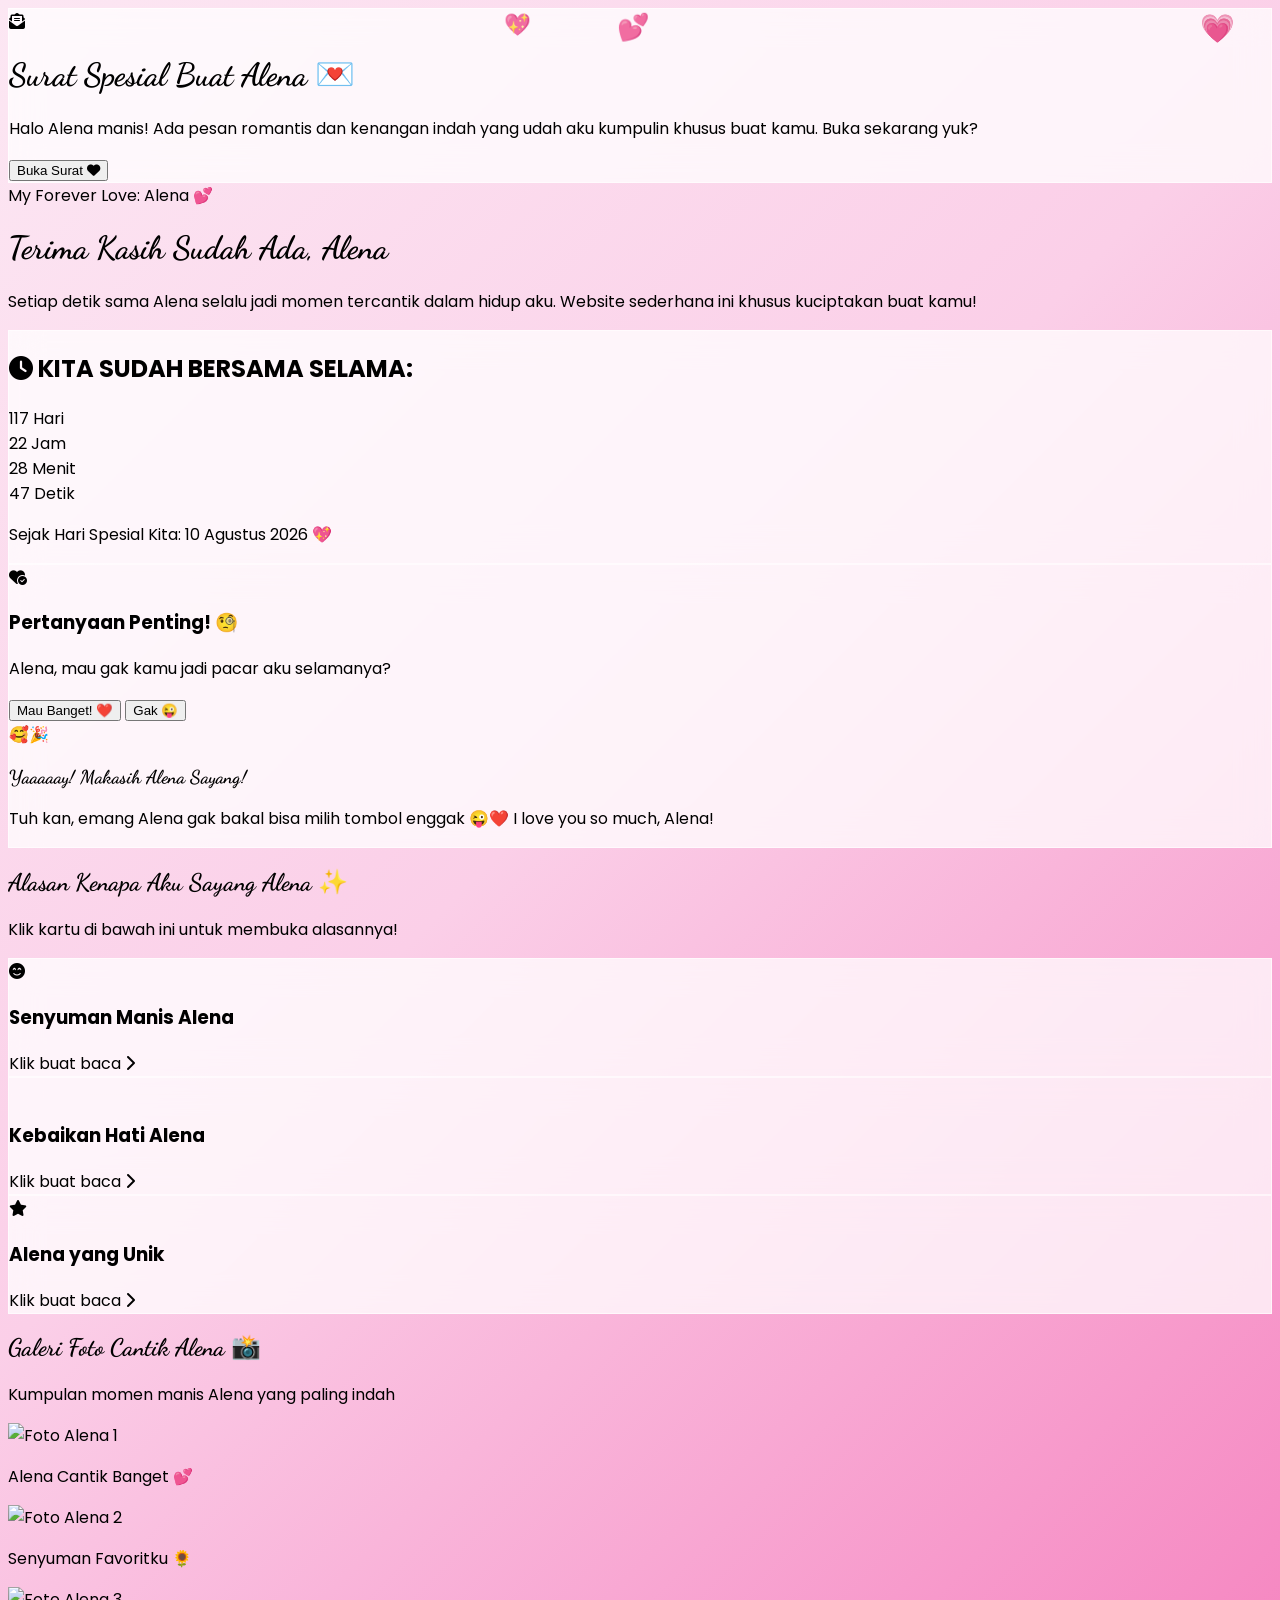
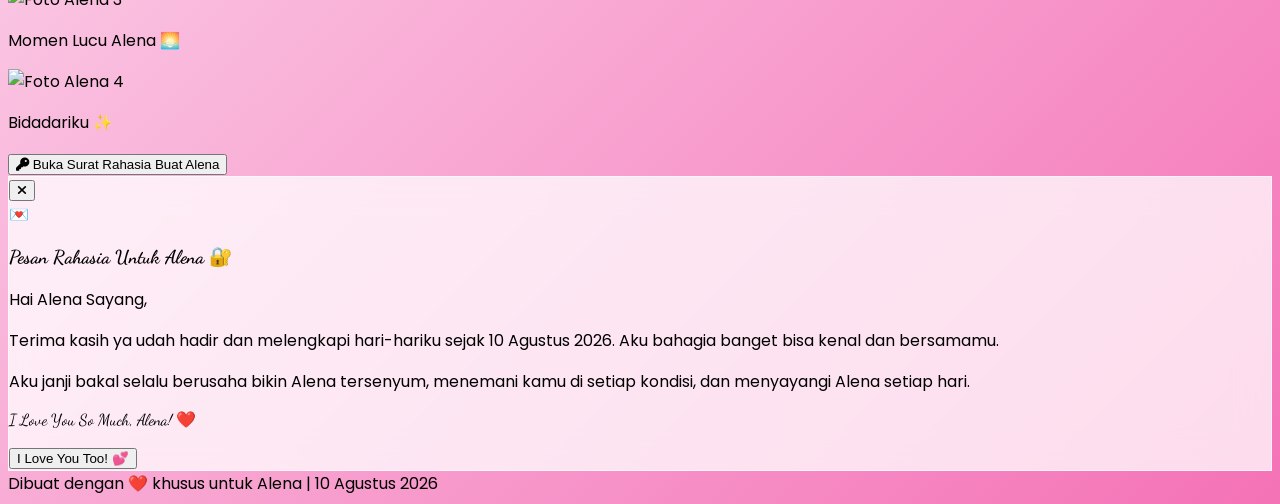
==== commit 40b6ba43: "Add files via upload" ====
--- a/index.html
+++ b/index.html
@@ -1,1243 +1,499 @@
-<!DOCTYPE html>
-<html lang="id" data-theme="dark">
-<head>
-  <meta charset="UTF-8">
-  <meta name="viewport" content="width=device-width, initial-scale=1.0">
-  <title>Bellatrix Abdul Rahman - Modern Galaxy Portfolio</title>
-  <meta name="description" content="Portofolio Modern Futuristik Bellatrix Abdul Rahman dengan latar belakang galaksi interaktif, tombol liquid glass, jam real-time, dan animasi kosmik.">
-
-  <!-- Favicon -->
-  <link rel="icon" href="data:image/svg+xml,<svg xmlns=%22http://www.w3.org/2000/svg%22 viewBox=%220 0 100 100%22><text y=%22.9em%22 font-size=%2290%22>🌌</text></svg>">
-
-  <!-- Font Awesome Icons -->
-  <link rel="stylesheet" href="https://cdnjs.cloudflare.com/ajax/libs/font-awesome/6.5.1/css/all.min.css">
-
-  <!-- Google Fonts -->
-  <link rel="preconnect" href="https://fonts.googleapis.com">
-  <link rel="preconnect" href="https://fonts.gstatic.com" crossorigin>
-  <link href="https://fonts.googleapis.com/css2?family=Outfit:wght@300;400;500;600;700;800;900&family=Space+Grotesk:wght@400;500;600;700&family=JetBrains+Mono:wght@400;500;600&display=swap" rel="stylesheet">
-
-  <!-- Stylesheets (Diubah ke luar / sejajar index.html) -->
-  <link rel="stylesheet" href="liquid-glass.css">
-  <link rel="stylesheet" href="galaxy.css">
-  <link rel="stylesheet" href="style.css">
-</head>
-<body>
-
-  <!-- ==========================================================================
-       COSMIC PRELOADER (LOADING SCREEN 1-100% DENGAN IKONIK BINTANG)
-       ========================================================================== -->
-  <div id="cosmic-preloader" class="cosmic-preloader" aria-live="polite">
-    <div class="preloader-ambient-glow"></div>
-    <div class="preloader-content">
-      <div class="preloader-star-wrapper">
-        <div class="preloader-star-orbit"></div>
-        <div class="preloader-star-halo"></div>
-        <div class="iconic-cosmic-star">
-          <i class="fas fa-star"></i>
-        </div>
-      </div>
-      <div class="preloader-title">MEMUAT DIMENSI KOSMIK</div>
-      <div class="preloader-counter-box">
-        <span id="preloader-counter" class="preloader-counter">1</span><span class="preloader-percent">%</span>
-      </div>
-      <div class="preloader-bar-track">
-        <div id="preloader-bar-fill" class="preloader-bar-fill"></div>
-      </div>
-      <div id="preloader-status-text" class="preloader-status-text">Menginisialisasi sistem kosmik...</div>
-    </div>
-  </div>
-
-  <!-- Dynamic Interactive Galaxy Canvas & Ambient Overlay -->
-  <canvas id="galaxy-canvas"></canvas>
-  <div class="cosmic-overlay"></div>
-
-  <!-- ==========================================================================
-       FLOATING LIQUID GLASS NAVBAR
-       ========================================================================== -->
-  <header class="navbar-wrapper">
-    <nav class="navbar" aria-label="Navigasi Utama">
-      <a href="#home" class="nav-brand">
-        <div class="brand-icon-orb">
-          <i class="fas fa-atom"></i>
-        </div>
-        <div class="brand-title">
-          <span class="brand-name">Bellatrix</span>
-          <span class="brand-tag">COSMIC DEVELOPER</span>
-        </div>
-      </a>
-
-      <!-- Desktop Navigation Menu -->
-      <ul class="nav-menu">
-        <li><a href="#home" class="nav-link active">Beranda</a></li>
-        <li><a href="#tentang" class="nav-link">Tentang</a></li>
-        <li><a href="#keahlian" class="nav-link">Keahlian</a></li>
-        <li><a href="#portofolio" class="nav-link">Portofolio</a></li>
-        <li><a href="#pengalaman" class="nav-link">Pengalaman</a></li>
-        <li><a href="#kontak" class="nav-link">Kontak</a></li>
-      </ul>
-
-      <!-- Navbar Right Actions -->
-      <div class="nav-actions">
-        <!-- Theme Switcher (Dark Galaxy / Light Celestial) -->
-        <button id="theme-toggle-btn" class="theme-toggle-btn" aria-label="Ganti Tema Gelap atau Terang" title="Ganti Mode Gelap / Terang">
-          <i id="theme-icon" class="fas fa-moon"></i>
-        </button>
-
-        <!-- CTA Direct Button -->
-        <a href="#kontak" class="liquid-btn liquid-btn-primary" style="padding: 0.65rem 1.35rem; font-size: 0.88rem;">
-          <span>Hubungi</span>
-          <i class="fas fa-arrow-right" style="font-size: 0.75rem;"></i>
-        </a>
-
-        <!-- Mobile Menu Toggle Button -->
-        <button id="mobile-toggle-btn" class="mobile-toggle-btn" aria-label="Buka Menu Navigasi Mobile">
-          <i class="fas fa-bars"></i>
-        </button>
-      </div>
-    </nav>
-  </header>
-
-  <!-- Mobile Drawer Menu -->
-  <div id="mobile-nav-drawer" class="mobile-nav-drawer" aria-hidden="true">
-    <a href="#home" class="mobile-nav-link"><i class="fas fa-home"></i> Beranda</a>
-    <a href="#tentang" class="mobile-nav-link"><i class="fas fa-user-astronaut"></i> Tentang Saya</a>
-    <a href="#keahlian" class="mobile-nav-link"><i class="fas fa-code"></i> Keahlian</a>
-    <a href="#portofolio" class="mobile-nav-link"><i class="fas fa-folder-open"></i> Portofolio Proyek</a>
-    <a href="#pengalaman" class="mobile-nav-link"><i class="fas fa-meteor"></i> Pengalaman</a>
-    <a href="#kontak" class="mobile-nav-link"><i class="fas fa-paper-plane"></i> Hubungi Saya</a>
-  </div>
-
-  <main>
-    <!-- ==========================================================================
-         HERO / WELCOME SECTION (JAM REAL-TIME + GESER ANIMASI)
-         ========================================================================== -->
-    <section id="home" class="hero-section">
-      <div class="container">
-        <div class="hero-grid">
-          
-          <!-- Left Column: Greeting, Live Clock, Headline, Slider Gesture Reveal -->
-          <div class="hero-content">
-            
-            <!-- Live Real-Time Cosmic Clock Widget -->
-            <div class="cosmic-clock-card">
-              <div class="clock-orbital-ring">
-                <i class="fas fa-clock"></i>
-              </div>
-              <div class="clock-info">
-                <div class="clock-greeting-badge">
-                  <span class="clock-pulse-dot"></span>
-                  <span id="clock-greeting-text">Selamat Datang</span>
-                </div>
-                <div class="clock-digital-display">
-                  <span id="clock-hours">00</span>:<span id="clock-minutes">00</span><span id="clock-seconds" class="clock-seconds">:00</span>
-                  <div id="clock-date" class="clock-date" title="Klik untuk mengacak dan memutar tanggal kosmik lagi 🎲">
-                    <span id="date-day-name" class="date-slot-badge">...</span>, 
-                    <span id="date-day-num" class="date-slot-badge spin-num">00</span> 
-                    <span id="date-month-name" class="date-slot-badge spin-month">...</span> 
-                    <span id="date-year" class="date-slot-badge spin-year">0000</span>
-                    <i class="fas fa-dice date-dice-icon"></i>
-                  </div>
-                </div>
-              </div>
-            </div>
-
-            <!-- Greeting & Identity Headline -->
-            <div class="hero-greeting smooth-reveal">
-              <span class="liquid-badge">
-                <i class="fas fa-network-wired"></i> IT Infrastructure, Network & Web Specialist
-              </span>
-            </div>
-
-            <h1 class="hero-title smooth-reveal delay-1">
-              Halo, nama saya <br>
-              <span class="text-gradient">Bellatrix Abdul Rahman</span>
-            </h1>
-
-            <div class="hero-subtitle smooth-reveal delay-2">
-              <i class="fas fa-satellite-dish" style="color: var(--color-cyan);"></i>
-              <span>Spesialis MikroTik • Akses Poin • Teknisi Windows & Web Hosting</span>
-            </div>
-
-            <p class="hero-description smooth-reveal delay-3">
-              Menyediakan solusi komprehensif mulai dari konfigurasi router MikroTik, instalasi akses poin (Wi-Fi indoor/outdoor), instalasi ulang & maintenance sistem Windows/PC, hingga pengelolaan hosting online dan pembuatan website modern berestetika liquid glass.
-            </p>
-
-            <!-- ================================================================
-                 FITUR GESER MUNCUL ANIMASI: COSMIC SLIDE REVEAL CONTROLLER
-                 ================================================================ -->
-            <div class="interactive-slider-wrapper smooth-reveal delay-4">
-              <div class="slider-label">
-                <span><i class="fas fa-wand-magic-sparkles"></i> Fitur Interaktif Rahasia</span>
-                <span id="slider-status-tag" class="slider-status-tag">GESER KE KANAN 👉</span>
-              </div>
-
-              <!-- Draggable Cosmic Slider Track -->
-              <div id="cosmic-slide-track" class="cosmic-slide-track" title="Tarik atau geser tombol ini ke kanan untuk memicu animasi!">
-                <div id="slide-fill-trail" class="slide-fill-trail"></div>
-                <div id="slide-hint-text" class="slide-hint-text">
-                  <span>👉 Geser tombol ini untuk melihat animasi kosmik!</span>
-                </div>
-                <div id="slide-orb-thumb" class="slide-orb-thumb">
-                  <i class="fas fa-chevron-right"></i>
-                </div>
-              </div>
-
-              <!-- Animated Secret Panel (Revealed upon dragging/swiping) -->
-              <div id="slide-secret-banner" class="slide-secret-banner">
-                <div class="secret-content">
-                  <div class="secret-icon">
-                    🪐
-                  </div>
-                  <div>
-                    <h4 class="secret-title">✨ Mode Dimensi Kosmik Terbuka!</h4>
-                    <p class="secret-desc">
-                      Sensasi visual galaksi penuh telah aktif! Anda baru saja membuka aura kosmik dengan efek partikel stardust, 3D hologram tilt, dan akselerasi visual.
-                    </p>
-                  </div>
-                </div>
-              </div>
-            </div>
-
-            <!-- Liquid Glass CTA Action Buttons -->
-            <div class="hero-cta-group smooth-reveal delay-4">
-              <a href="#keahlian" class="liquid-btn liquid-btn-primary">
-                <i class="fas fa-tools"></i>
-                <span>Lihat Keahlian Lengkap</span>
-              </a>
-
-              <a href="#kontak" class="liquid-btn">
-                <i class="fas fa-envelope-open-text"></i>
-                <span>Hubungi Saya</span>
-              </a>
-
-              <a href="#tentang" class="liquid-btn" style="padding: 0.85rem 1.25rem;" title="Pelajari Profil Lengkap">
-                <i class="fas fa-user-astronaut"></i>
-                <span>Tentang Saya</span>
-              </a>
-            </div>
-
-          </div>
-
-          <!-- Right Column: 3D Holographic Identity Card -->
-          <div class="hero-visual smooth-reveal-right">
-            <div id="cosmic-identity-card" class="cosmic-identity-card liquid-card">
-              
-              <!-- Floating badges over card -->
-              <div class="floating-cosmic-badge badge-top-right">
-                <i class="fas fa-circle-check" style="color: var(--color-emerald);"></i>
-                <span>Siap Menangani Proyek & Servis</span>
-              </div>
-
-              <div class="floating-cosmic-badge badge-bottom-left">
-                <i class="fas fa-wifi" style="color: var(--color-cyan);"></i>
-                <span>MikroTik & AP Pro</span>
-              </div>
-
-              <!-- Avatar with Rotating Galactic Halo -->
-              <div class="card-avatar-wrapper">
-                <div class="avatar-halo-orbit"></div>
-                <div class="avatar-halo-glow"></div>
-                <div class="avatar-img-box">
-                  <!-- Stylish Cosmic Avatar Illustration -->
-                  <svg viewBox="0 0 100 100" width="100%" height="100%" fill="none" xmlns="http://www.w3.org/2000/svg">
-                    <circle cx="50" cy="50" r="48" fill="url(#avatarGradient)"/>
-                    <!-- Cosmic Helmet / Character Representation -->
-                    <circle cx="50" cy="42" r="20" fill="rgba(255,255,255,0.9)"/>
-                    <path d="M22 84C22 68 34 60 50 60C66 60 78 68 78 84" fill="rgba(255,255,255,0.85)"/>
-                    <!-- Visor Reflection -->
-                    <path d="M38 38C42 34 58 34 62 38C64 42 60 48 50 48C40 48 36 42 38 38Z" fill="#0f172a"/>
-                    <path d="M42 38C44 36 50 36 52 38" stroke="#38bdf8" stroke-width="2" stroke-linecap="round"/>
-                    <circle cx="68" cy="28" r="3" fill="#fbbf24"/>
-                    <defs>
-                      <linearGradient id="avatarGradient" x1="0" y1="0" x2="100" y2="100" gradientUnits="userSpaceOnUse">
-                        <stop stop-color="#4f46e5"/>
-                        <stop offset="0.5" stop-color="#7c3aed"/>
-                        <stop offset="1" stop-color="#db2777"/>
-                      </linearGradient>
-                    </defs>
-                  </svg>
-                </div>
-              </div>
-
-              <!-- Profile Details -->
-              <div class="card-profile-info">
-                <h3 class="card-name">Bellatrix Abdul Rahman</h3>
-                <p class="card-role">Network Engineer & IT Systems Specialist</p>
-              </div>
-
-              <!-- Mini Stats Grid inside 3D Card -->
-              <div class="card-stats-grid">
-                <div class="mini-stat-item">
-                  <div class="mini-stat-num">150+</div>
-                  <div class="mini-stat-lbl">Instalasi & Servis PC</div>
-                </div>
-                <div class="mini-stat-item">
-                  <div class="mini-stat-num">85+</div>
-                  <div class="mini-stat-lbl">Router & AP Setup</div>
-                </div>
-                <div class="mini-stat-item">
-                  <div class="mini-stat-num">99.9%</div>
-                  <div class="mini-stat-lbl">Tingkat Kepuasan</div>
-                </div>
-              </div>
-
-            </div>
-          </div>
-
-        </div>
-      </div>
-    </section>
-
-    <!-- ==========================================================================
-         ABOUT ME SECTION (TENTANG SAYA)
-         ========================================================================== -->
-    <section id="tentang" class="about-section">
-      <div class="container">
-        
-        <div class="section-header smooth-reveal">
-          <span class="section-tag"><i class="fas fa-compass"></i> Mengenal Lebih Dekat</span>
-          <h2 class="section-title">Eksplorasi Jaringan, Sistem & Dimensi Digital</h2>
-          <p class="section-subtitle">Mendedikasikan keahlian praktis dan energi kreatif untuk menghadirkan koneksi jaringan andal, sistem komputer optimal, dan web modern.</p>
-        </div>
-
-        <div class="about-grid">
-          
-          <!-- Left: Narrative & Principles -->
-          <div class="about-quote-box liquid-card smooth-reveal-left">
-            <i class="fas fa-quote-left quote-icon"></i>
-            <p class="about-bio-text">
-              Saya adalah <strong>Bellatrix Abdul Rahman</strong>, seorang profesional di bidang infrastruktur jaringan, teknisi sistem komputer, dan pengembang web. Saya terbiasa menangani konfigurasi router <strong>MikroTik</strong>, pemasangan & optimasi <strong>Akses Poin (Wi-Fi)</strong>, instalasi ulang & perawatan sistem <strong>Windows</strong>, hingga pengelolaan <strong>Hosting Online & VPS</strong>.
-            </p>
-            <p class="about-bio-text">
-              Bagi saya, keandalan teknis dan keindahan visual harus berjalan seiring. Dari topologi perkabelan jaringan yang rapi, bandwidth yang terbagi adil tanpa lag, kestabilan OS Windows, hingga tampilan website yang futuristik dengan estetika <em>Liquid Glass</em>.
-            </p>
-
-            <div class="about-features-list">
-              <div class="feature-pill">
-                <i class="fas fa-check-circle"></i>
-                <span>Konfigurasi MikroTik & Hotspot</span>
-              </div>
-              <div class="feature-pill">
-                <i class="fas fa-check-circle"></i>
-                <span>Setting Akses Poin & Mesh Wi-Fi</span>
-              </div>
-              <div class="feature-pill">
-                <i class="fas fa-check-circle"></i>
-                <span>Install Ulang Windows & Servis PC</span>
-              </div>
-              <div class="feature-pill">
-                <i class="fas fa-check-circle"></i>
-                <span>Web Hosting, Domain & VPS</span>
-              </div>
-            </div>
-          </div>
-
-          <!-- Right: Interactive Dynamic Metrics -->
-          <div class="stats-cards-grid smooth-reveal-right">
-            
-            <div class="stat-big-card liquid-card">
-              <div class="stat-icon-wrapper">
-                <i class="fas fa-laptop-medical"></i>
-              </div>
-              <div class="stat-number text-gradient" data-target="150" data-suffix="+">0</div>
-              <div class="stat-label">Komputer/Laptop Selesai Diservis & Diinstall</div>
-            </div>
-
-            <div class="stat-big-card liquid-card">
-              <div class="stat-icon-wrapper" style="background: rgba(56, 189, 248, 0.15); border-color: rgba(56, 189, 248, 0.3); color: var(--color-cyan);">
-                <i class="fas fa-wifi"></i>
-              </div>
-              <div class="stat-number text-gradient" data-target="85" data-suffix="+">0</div>
-              <div class="stat-label">Akses Poin & Router MikroTik Dikonfigurasi</div>
-            </div>
-
-            <div class="stat-big-card liquid-card">
-              <div class="stat-icon-wrapper" style="background: rgba(236, 72, 153, 0.15); border-color: rgba(236, 72, 153, 0.3); color: var(--color-tertiary);">
-                <i class="fas fa-cloud-arrow-up"></i>
-              </div>
-              <div class="stat-number text-gradient" data-target="50" data-suffix="+">0</div>
-              <div class="stat-label">Domain, Web Hosting & Cloud Dikelola</div>
-            </div>
-
-            <div class="stat-big-card liquid-card">
-              <div class="stat-icon-wrapper" style="background: rgba(52, 211, 153, 0.15); border-color: rgba(52, 211, 153, 0.3); color: var(--color-emerald);">
-                <i class="fas fa-shield-halved"></i>
-              </div>
-              <div class="stat-number text-gradient" data-target="100" data-suffix="%">0</div>
-              <div class="stat-label">Komitmen Uptime & Garansi Kepuasan</div>
-            </div>
-
-          </div>
-
-        </div>
-
-      </div>
-    </section>
-
-    <!-- ==========================================================================
-         SKILLS SECTION (KEAHLIAN LENGKAP)
-         ========================================================================== -->
-    <section id="keahlian" class="skills-section">
-      <div class="container">
-        
-        <div class="section-header smooth-reveal">
-          <span class="section-tag"><i class="fas fa-toolbox"></i> Keahlian & Spesialisasi</span>
-          <h2 class="section-title">Konstelasi Kemampuan IT & Jaringan Komprehensif</h2>
-          <p class="section-subtitle">Keahlian teknis mendalam mulai dari konfigurasi MikroTik, Akses Poin, instalasi Windows & hardware, web hosting online, hingga pembuatan web modern.</p>
-        </div>
-
-        <div class="skills-grid">
-          
-          <!-- Skill Card 1: MikroTik RouterOS -->
-          <div class="skill-category-card liquid-card smooth-reveal delay-1">
-            <div class="skill-cat-header">
-              <div class="skill-cat-icon" style="background: linear-gradient(135deg, #0284c7, #2563eb);">
-                <i class="fas fa-network-wired"></i>
-              </div>
-              <div>
-                <h3 class="skill-cat-title">MikroTik RouterOS</h3>
-                <span style="font-size: 0.8rem; color: var(--text-secondary);">Routing, Bandwidth & Hotspot</span>
-              </div>
-            </div>
-
-            <div class="skill-items-list">
-              <div class="skill-item">
-                <div class="skill-item-info">
-                  <span>Setting Dasar & IP Routing MikroTik</span>
-                  <span style="color: var(--color-cyan);">98%</span>
-                </div>
-                <div class="skill-bar-track">
-                  <div class="skill-bar-fill" data-level="98%"></div>
-                </div>
-              </div>
-
-              <div class="skill-item">
-                <div class="skill-item-info">
-                  <span>Bandwidth Management (Simple Queue & Queue Tree)</span>
-                  <span style="color: var(--color-cyan);">95%</span>
-                </div>
-                <div class="skill-bar-track">
-                  <div class="skill-bar-fill" data-level="95%"></div>
-                </div>
-              </div>
-
-              <div class="skill-item">
-                <div class="skill-item-info">
-                  <span>Hotspot Gateway, Voucher & Mikhmon</span>
-                  <span style="color: var(--color-cyan);">96%</span>
-                </div>
-                <div class="skill-bar-track">
-                  <div class="skill-bar-fill" data-level="96%"></div>
-                </div>
-              </div>
-
-              <div class="skill-item">
-                <div class="skill-item-info">
-                  <span>Firewall Filter, NAT, Mangle & VPN Tunnel</span>
-                  <span style="color: var(--color-cyan);">92%</span>
-                </div>
-                <div class="skill-bar-track">
-                  <div class="skill-bar-fill" data-level="92%"></div>
-                </div>
-              </div>
-            </div>
-
-            <div class="skill-badges-cloud">
-              <span class="tech-tag">Winbox</span>
-              <span class="tech-tag">RouterBOARD</span>
-              <span class="tech-tag">Mikhmon</span>
-              <span class="tech-tag">Failover Dual ISP</span>
-              <span class="tech-tag">WireGuard / L2TP</span>
-              <span class="tech-tag">Port Forwarding</span>
-            </div>
-          </div>
-
-          <!-- Skill Card 2: Akses Poin & Wireless Network -->
-          <div class="skill-category-card liquid-card smooth-reveal delay-2">
-            <div class="skill-cat-header">
-              <div class="skill-cat-icon" style="background: linear-gradient(135deg, #38bdf8, #6366f1);">
-                <i class="fas fa-wifi"></i>
-              </div>
-              <div>
-                <h3 class="skill-cat-title">Akses Poin & Wi-Fi</h3>
-                <span style="font-size: 0.8rem; color: var(--text-secondary);">Wireless Indoor/Outdoor & Roaming</span>
-              </div>
-            </div>
-
-            <div class="skill-items-list">
-              <div class="skill-item">
-                <div class="skill-item-info">
-                  <span>Setting Access Point (UniFi, Omada, Ruijie, TP-Link)</span>
-                  <span style="color: var(--color-cyan);">96%</span>
-                </div>
-                <div class="skill-bar-track">
-                  <div class="skill-bar-fill" data-level="96%"></div>
-                </div>
-              </div>
-
-              <div class="skill-item">
-                <div class="skill-item-info">
-                  <span>Optimasi Kanal Frekuensi 2.4 GHz & 5.0 GHz</span>
-                  <span style="color: var(--color-cyan);">94%</span>
-                </div>
-                <div class="skill-bar-track">
-                  <div class="skill-bar-fill" data-level="94%"></div>
-                </div>
-              </div>
-
-              <div class="skill-item">
-                <div class="skill-item-info">
-                  <span>Multi-SSID, Isolation & VLAN Mapping</span>
-                  <span style="color: var(--color-cyan);">93%</span>
-                </div>
-                <div class="skill-bar-track">
-                  <div class="skill-bar-fill" data-level="93%"></div>
-                </div>
-              </div>
-
-              <div class="skill-item">
-                <div class="skill-item-info">
-                  <span>Mesh Wi-Fi & Wireless Point-to-Point (PTP)</span>
-                  <span style="color: var(--color-cyan);">89%</span>
-                </div>
-                <div class="skill-bar-track">
-                  <div class="skill-bar-fill" data-level="89%"></div>
-                </div>
-              </div>
-            </div>
-
-            <div class="skill-badges-cloud">
-              <span class="tech-tag">UniFi Controller</span>
-              <span class="tech-tag">Omada SDN</span>
-              <span class="tech-tag">Reyee Cloud</span>
-              <span class="tech-tag">Roaming 802.11k/v/r</span>
-              <span class="tech-tag">AP Outdoor</span>
-              <span class="tech-tag">PoE Setup</span>
-            </div>
-          </div>
-
-          <!-- Skill Card 3: Install Ulang Windows & Teknisi PC -->
-          <div class="skill-category-card liquid-card smooth-reveal delay-3">
-            <div class="skill-cat-header">
-              <div class="skill-cat-icon" style="background: linear-gradient(135deg, #0ea5e9, #38bdf8);">
-                <i class="fab fa-windows"></i>
-              </div>
-              <div>
-                <h3 class="skill-cat-title">Install Ulang & Teknisi PC</h3>
-                <span style="font-size: 0.8rem; color: var(--text-secondary);">Windows 10/11, Hardware & Servis</span>
-              </div>
-            </div>
-
-            <div class="skill-items-list">
-              <div class="skill-item">
-                <div class="skill-item-info">
-                  <span>Install Ulang Windows 10 & 11 Pro (UEFI / GPT)</span>
-                  <span style="color: var(--color-secondary);">99%</span>
-                </div>
-                <div class="skill-bar-track">
-                  <div class="skill-bar-fill" data-level="99%" style="background: var(--gradient-cosmic);"></div>
-                </div>
-              </div>
-
-              <div class="skill-item">
-                <div class="skill-item-info">
-                  <span>Optimasi Kinerja OS, Update Driver & Debloat</span>
-                  <span style="color: var(--color-secondary);">96%</span>
-                </div>
-                <div class="skill-bar-track">
-                  <div class="skill-bar-fill" data-level="96%" style="background: var(--gradient-cosmic);"></div>
-                </div>
-              </div>
-
-              <div class="skill-item">
-                <div class="skill-item-info">
-                  <span>Troubleshooting Hardware, Layar Biru (BSOD) & Freeze</span>
-                  <span style="color: var(--color-secondary);">95%</span>
-                </div>
-                <div class="skill-bar-track">
-                  <div class="skill-bar-fill" data-level="95%" style="background: var(--gradient-cosmic);"></div>
-                </div>
-              </div>
-
-              <div class="skill-item">
-                <div class="skill-item-info">
-                  <span>Ganti Pasta Thermal, Pembersihan Debu & Upgrade SSD/RAM</span>
-                  <span style="color: var(--color-secondary);">94%</span>
-                </div>
-                <div class="skill-bar-track">
-                  <div class="skill-bar-fill" data-level="94%" style="background: var(--gradient-cosmic);"></div>
-                </div>
-              </div>
-            </div>
-
-            <div class="skill-badges-cloud">
-              <span class="tech-tag">Windows 11</span>
-              <span class="tech-tag">Rufus / Bootable</span>
-              <span class="tech-tag">DriverPack / SDI</span>
-              <span class="tech-tag">Thermal Paste</span>
-              <span class="tech-tag">SSD NVMe M.2</span>
-              <span class="tech-tag">Data Backup</span>
-            </div>
-          </div>
-
-          <!-- Skill Card 4: Web Hosting, Domain & VPS -->
-          <div class="skill-category-card liquid-card smooth-reveal delay-1">
-            <div class="skill-cat-header">
-              <div class="skill-cat-icon" style="background: linear-gradient(135deg, #f59e0b, #ef4444);">
-                <i class="fas fa-server"></i>
-              </div>
-              <div>
-                <h3 class="skill-cat-title">Hosting Online & VPS</h3>
-                <span style="font-size: 0.8rem; color: var(--text-secondary);">cPanel, WHM, Cloudflare & Linux</span>
-              </div>
-            </div>
-
-            <div class="skill-items-list">
-              <div class="skill-item">
-                <div class="skill-item-info">
-                  <span>Pengelolaan Web Hosting cPanel & WHM</span>
-                  <span style="color: var(--color-amber);">95%</span>
-                </div>
-                <div class="skill-bar-track">
-                  <div class="skill-bar-fill" data-level="95%" style="background: var(--gradient-gold);"></div>
-                </div>
-              </div>
-
-              <div class="skill-item">
-                <div class="skill-item-info">
-                  <span>Pengaturan Domain DNS, Nameserver & Cloudflare</span>
-                  <span style="color: var(--color-amber);">96%</span>
-                </div>
-                <div class="skill-bar-track">
-                  <div class="skill-bar-fill" data-level="96%" style="background: var(--gradient-gold);"></div>
-                </div>
-              </div>
-
-              <div class="skill-item">
-                <div class="skill-item-info">
-                  <span>Penerbitan Sertifikat Keamanan SSL/TLS</span>
-                  <span style="color: var(--color-amber);">97%</span>
-                </div>
-                <div class="skill-bar-track">
-                  <div class="skill-bar-fill" data-level="97%" style="background: var(--gradient-gold);"></div>
-                </div>
-              </div>
-
-              <div class="skill-item">
-                <div class="skill-item-info">
-                  <span>Setup VPS Linux (Ubuntu/Debian) & Database MySQL</span>
-                  <span style="color: var(--color-amber);">90%</span>
-                </div>
-                <div class="skill-bar-track">
-                  <div class="skill-bar-fill" data-level="90%" style="background: var(--gradient-gold);"></div>
-                </div>
-              </div>
-            </div>
-
-            <div class="skill-badges-cloud">
-              <span class="tech-tag">cPanel</span>
-              <span class="tech-tag">WHM</span>
-              <span class="tech-tag">Cloudflare</span>
-              <span class="tech-tag">Let's Encrypt</span>
-              <span class="tech-tag">FileZilla FTP</span>
-              <span class="tech-tag">Ubuntu VPS</span>
-              <span class="tech-tag">phpMyAdmin</span>
-            </div>
-          </div>
-
-          <!-- Skill Card 5: Perkabelan Jaringan & Switch LAN -->
-          <div class="skill-category-card liquid-card smooth-reveal delay-2">
-            <div class="skill-cat-header">
-              <div class="skill-cat-icon" style="background: linear-gradient(135deg, #10b981, #059669);">
-                <i class="fas fa-ethernet"></i>
-              </div>
-              <div>
-                <h3 class="skill-cat-title">Infrastruktur Kabel LAN</h3>
-                <span style="font-size: 0.8rem; color: var(--text-secondary);">Crimping RJ45, Switch & Topologi</span>
-              </div>
-            </div>
-
-            <div class="skill-items-list">
-              <div class="skill-item">
-                <div class="skill-item-info">
-                  <span>Crimping RJ45 UTP Cat5e / Cat6 (Straight & Cross)</span>
-                  <span style="color: var(--color-emerald);">98%</span>
-                </div>
-                <div class="skill-bar-track">
-                  <div class="skill-bar-fill" data-level="98%" style="background: linear-gradient(90deg, #10b981, #34d399);"></div>
-                </div>
-              </div>
-
-              <div class="skill-item">
-                <div class="skill-item-info">
-                  <span>Switch Management, VLAN Trunking & Port Security</span>
-                  <span style="color: var(--color-emerald);">92%</span>
-                </div>
-                <div class="skill-bar-track">
-                  <div class="skill-bar-fill" data-level="92%" style="background: linear-gradient(90deg, #10b981, #34d399);"></div>
-                </div>
-              </div>
-
-              <div class="skill-item">
-                <div class="skill-item-info">
-                  <span>Testing Latensi, Packet Loss & LAN Cable Tester</span>
-                  <span style="color: var(--color-emerald);">95%</span>
-                </div>
-                <div class="skill-bar-track">
-                  <div class="skill-bar-fill" data-level="95%" style="background: linear-gradient(90deg, #10b981, #34d399);"></div>
-                </div>
-              </div>
-
-              <div class="skill-item">
-                <div class="skill-item-info">
-                  <span>Penataan Kabel Rak Server & Patch Panel Rapi</span>
-                  <span style="color: var(--color-emerald);">93%</span>
-                </div>
-                <div class="skill-bar-track">
-                  <div class="skill-bar-fill" data-level="93%" style="background: linear-gradient(90deg, #10b981, #34d399);"></div>
-                </div>
-              </div>
-            </div>
-
-            <div class="skill-badges-cloud">
-              <span class="tech-tag">Cat6 UTP</span>
-              <span class="tech-tag">Crimping Tool</span>
-              <span class="tech-tag">Managed Switch</span>
-              <span class="tech-tag">LAN Tester</span>
-              <span class="tech-tag">Patch Cord</span>
-              <span class="tech-tag">Topologi Star</span>
-            </div>
-          </div>
-
-          <!-- Skill Card 6: Pengembangan Web & Liquid Glass UI -->
-          <div class="skill-category-card liquid-card smooth-reveal delay-3">
-            <div class="skill-cat-header">
-              <div class="skill-cat-icon" style="background: linear-gradient(135deg, #a855f7, #ec4899);">
-                <i class="fas fa-code"></i>
-              </div>
-              <div>
-                <h3 class="skill-cat-title">Web Modern & Liquid UI</h3>
-                <span style="font-size: 0.8rem; color: var(--text-secondary);">Frontend, Animasi & Antarmuka</span>
-              </div>
-            </div>
-
-            <div class="skill-items-list">
-              <div class="skill-item">
-                <div class="skill-item-info">
-                  <span>HTML5 Semantik & Modern CSS3 Glassmorphism</span>
-                  <span style="color: var(--color-tertiary);">96%</span>
-                </div>
-                <div class="skill-bar-track">
-                  <div class="skill-bar-fill" data-level="96%" style="background: var(--gradient-cosmic);"></div>
-                </div>
-              </div>
-
-              <div class="skill-item">
-                <div class="skill-item-info">
-                  <span>JavaScript Interaktif & HTML5 Canvas 60 FPS</span>
-                  <span style="color: var(--color-tertiary);">92%</span>
-                </div>
-                <div class="skill-bar-track">
-                  <div class="skill-bar-fill" data-level="92%" style="background: var(--gradient-cosmic);"></div>
-                </div>
-              </div>
-
-              <div class="skill-item">
-                <div class="skill-item-info">
-                  <span>Desain Responsif (Smartphone, Tablet, Desktop)</span>
-                  <span style="color: var(--color-tertiary);">95%</span>
-                </div>
-                <div class="skill-bar-track">
-                  <div class="skill-bar-fill" data-level="95%" style="background: var(--gradient-cosmic);"></div>
-                </div>
-              </div>
-
-              <div class="skill-item">
-                <div class="skill-item-info">
-                  <span>Optimasi Kecepatan Web (Performance & SEO)</span>
-                  <span style="color: var(--color-tertiary);">91%</span>
-                </div>
-                <div class="skill-bar-track">
-                  <div class="skill-bar-fill" data-level="91%" style="background: var(--gradient-cosmic);"></div>
-                </div>
-              </div>
-            </div>
-
-            <div class="skill-badges-cloud">
-              <span class="tech-tag">HTML5/CSS3</span>
-              <span class="tech-tag">Liquid Glass</span>
-              <span class="tech-tag">Vanilla JS</span>
-              <span class="tech-tag">Canvas Particles</span>
-              <span class="tech-tag">Git / GitHub</span>
-              <span class="tech-tag">Web Performance</span>
-            </div>
-          </div>
-
-        </div>
-
-      </div>
-    </section>
-
-    <!-- ==========================================================================
-         PROJECTS SECTION (KARYA & PORTOFOLIO)
-         ========================================================================== -->
-    <section id="portofolio" class="projects-section">
-      <div class="container">
-        
-        <div class="section-header smooth-reveal">
-          <span class="section-tag"><i class="fas fa-star"></i> Showcase Karya Terpilih</span>
-          <h2 class="section-title">Portofolio Karya Kosmik Bellatrix</h2>
-          <p class="section-subtitle">Koleksi proyek inovatif yang telah dikembangkan dengan sentuhan teknologi modern dan desain interaktif.</p>
-        </div>
-
-        <!-- Filter Buttons -->
-        <div class="project-filters smooth-reveal delay-1">
-          <button class="filter-btn active" data-filter="all">Semua Proyek</button>
-          <button class="filter-btn" data-filter="webapp">Web Application</button>
-          <button class="filter-btn" data-filter="mobile">Mobile & UI</button>
-          <button class="filter-btn" data-filter="creative">Creative & 3D</button>
-        </div>
-
-        <!-- Projects Grid -->
-        <div class="projects-grid smooth-reveal delay-2">
-          
-          <!-- Project 1 -->
-          <div class="project-card liquid-card" data-category="webapp">
-            <div class="project-thumb-box">
-              <svg width="100%" height="100%" viewBox="0 0 400 240" fill="none" xmlns="http://www.w3.org/2000/svg">
-                <rect width="400" height="240" fill="#0b0f19"/>
-                <circle cx="200" cy="120" r="80" fill="url(#pGrad1)" opacity="0.4"/>
-                <rect x="50" y="40" width="300" height="160" rx="16" fill="rgba(255,255,255,0.06)" stroke="rgba(255,255,255,0.2)"/>
-                <circle cx="80" cy="65" r="5" fill="#ef4444"/>
-                <circle cx="95" cy="65" r="5" fill="#f59e0b"/>
-                <circle cx="110" cy="65" r="5" fill="#10b981"/>
-                <rect x="80" y="90" width="120" height="12" rx="6" fill="#38bdf8"/>
-                <rect x="80" y="115" width="240" height="8" rx="4" fill="rgba(255,255,255,0.3)"/>
-                <rect x="80" y="135" width="180" height="8" rx="4" fill="rgba(255,255,255,0.3)"/>
-                <rect x="80" y="160" width="80" height="24" rx="12" fill="url(#pGrad1)"/>
-                <defs>
-                  <linearGradient id="pGrad1" x1="0" y1="0" x2="400" y2="240" gradientUnits="userSpaceOnUse">
-                    <stop stop-color="#6366f1"/>
-                    <stop offset="1" stop-color="#a855f7"/>
-                  </linearGradient>
-                </defs>
-              </svg>
-              <div class="project-overlay-links">
-                <a href="#kontak" class="liquid-btn liquid-btn-primary" style="padding: 0.6rem 1.2rem; font-size: 0.85rem;">
-                  <i class="fas fa-external-link-alt"></i> Pratinjau
-                </a>
-              </div>
-            </div>
-            <div class="project-info-body">
-              <span class="project-cat-badge">Web Application</span>
-              <h3 class="project-title">Aetheria Cloud OS</h3>
-              <p class="project-desc">Sistem antarmuka web desktop futuristik berbasis browser dengan fitur multi-windowing, widget cuaca kosmik, dan integrasi cloud storage.</p>
-              <div class="project-tech-stack">
-                <span class="tech-tag">React</span>
-                <span class="tech-tag">TypeScript</span>
-                <span class="tech-tag">Tailwind</span>
-                <span class="tech-tag">Canvas</span>
-              </div>
-            </div>
-          </div>
-
-          <!-- Project 2 -->
-          <div class="project-card liquid-card" data-category="webapp">
-            <div class="project-thumb-box">
-              <svg width="100%" height="100%" viewBox="0 0 400 240" fill="none" xmlns="http://www.w3.org/2000/svg">
-                <rect width="400" height="240" fill="#0e1322"/>
-                <circle cx="280" cy="90" r="90" fill="url(#pGrad2)" opacity="0.35"/>
-                <rect x="60" y="50" width="280" height="140" rx="20" fill="rgba(255,255,255,0.08)" stroke="rgba(255,255,255,0.25)"/>
-                <path d="M90 140L140 100L180 125L230 75L310 120" stroke="#38bdf8" stroke-width="4" stroke-linecap="round"/>
-                <circle cx="230" cy="75" r="7" fill="#fbbf24"/>
-                <defs>
-                  <linearGradient id="pGrad2" x1="0" y1="0" x2="400" y2="240" gradientUnits="userSpaceOnUse">
-                    <stop stop-color="#0284c7"/>
-                    <stop offset="1" stop-color="#34d399"/>
-                  </linearGradient>
-                </defs>
-              </svg>
-              <div class="project-overlay-links">
-                <a href="#kontak" class="liquid-btn liquid-btn-primary" style="padding: 0.6rem 1.2rem; font-size: 0.85rem;">
-                  <i class="fas fa-external-link-alt"></i> Pratinjau
-                </a>
-              </div>
-            </div>
-            <div class="project-info-body">
-              <span class="project-cat-badge">Fintech App</span>
-              <h3 class="project-title">Nebula Pay & Wallet</h3>
-              <p class="project-desc">Aplikasi dompet digital dengan efek liquid glass cards, visualisasi grafik pengeluaran real-time, dan enkripsi transfer mutakhir.</p>
-              <div class="project-tech-stack">
-                <span class="tech-tag">Next.js</span>
-                <span class="tech-tag">Node.js</span>
-                <span class="tech-tag">PostgreSQL</span>
-                <span class="tech-tag">Charts</span>
-              </div>
-            </div>
-          </div>
-
-          <!-- Project 3 -->
-          <div class="project-card liquid-card" data-category="creative">
-            <div class="project-thumb-box">
-              <svg width="100%" height="100%" viewBox="0 0 400 240" fill="none" xmlns="http://www.w3.org/2000/svg">
-                <rect width="400" height="240" fill="#0d091a"/>
-                <circle cx="200" cy="120" r="70" fill="url(#pGrad3)" opacity="0.6"/>
-                <circle cx="200" cy="120" r="100" stroke="#f472b6" stroke-width="1.5" stroke-dasharray="8 6"/>
-                <polygon points="200,60 250,150 150,150" stroke="#ffffff" stroke-width="2" fill="none"/>
-                <defs>
-                  <linearGradient id="pGrad3" x1="0" y1="0" x2="400" y2="240" gradientUnits="userSpaceOnUse">
-                    <stop stop-color="#ec4899"/>
-                    <stop offset="1" stop-color="#8b5cf6"/>
-                  </linearGradient>
-                </defs>
-              </svg>
-              <div class="project-overlay-links">
-                <a href="#kontak" class="liquid-btn liquid-btn-primary" style="padding: 0.6rem 1.2rem; font-size: 0.85rem;">
-                  <i class="fas fa-external-link-alt"></i> Pratinjau
-                </a>
-              </div>
-            </div>
-            <div class="project-info-body">
-              <span class="project-cat-badge">Creative & 3D</span>
-              <h3 class="project-title">Orion Generative Canvas</h3>
-              <p class="project-desc">Eksplorasi grafika interaktif berbasis Canvas dan WebGL yang memvisualisasikan partikel galaksi, medan gravitasi, dan gelombang suara.</p>
-              <div class="project-tech-stack">
-                <span class="tech-tag">WebGL</span>
-                <span class="tech-tag">Canvas API</span>
-                <span class="tech-tag">Three.js</span>
-                <span class="tech-tag">Audio API</span>
-              </div>
-            </div>
-          </div>
-
-          <!-- Project 4 -->
-          <div class="project-card liquid-card" data-category="mobile">
-            <div class="project-thumb-box">
-              <svg width="100%" height="100%" viewBox="0 0 400 240" fill="none" xmlns="http://www.w3.org/2000/svg">
-                <rect width="400" height="240" fill="#08101e"/>
-                <rect x="145" y="25" width="110" height="190" rx="20" fill="rgba(255,255,255,0.06)" stroke="rgba(255,255,255,0.3)"/>
-                <rect x="180" y="35" width="40" height="4" rx="2" fill="rgba(255,255,255,0.5)"/>
-                <circle cx="200" cy="90" r="24" fill="url(#pGrad4)"/>
-                <rect x="160" y="130" width="80" height="8" rx="4" fill="#38bdf8"/>
-                <rect x="160" y="150" width="60" height="6" rx="3" fill="rgba(255,255,255,0.4)"/>
-                <defs>
-                  <linearGradient id="pGrad4" x1="0" y1="0" x2="200" y2="150" gradientUnits="userSpaceOnUse">
-                    <stop stop-color="#38bdf8"/>
-                    <stop offset="1" stop-color="#6366f1"/>
-                  </linearGradient>
-                </defs>
-              </svg>
-              <div class="project-overlay-links">
-                <a href="#kontak" class="liquid-btn liquid-btn-primary" style="padding: 0.6rem 1.2rem; font-size: 0.85rem;">
-                  <i class="fas fa-external-link-alt"></i> Pratinjau
-                </a>
-              </div>
-            </div>
-            <div class="project-info-body">
-              <span class="project-cat-badge">Mobile UI Design</span>
-              <h3 class="project-title">Nova Mobile Commerce</h3>
-              <p class="project-desc">Konsep aplikasi belanja mobile bernuansa kosmik dengan transisi gesture swipe, filter produk pintar, dan checkout satu sentuhan.</p>
-              <div class="project-tech-stack">
-                <span class="tech-tag">React Native</span>
-                <span class="tech-tag">Figma</span>
-                <span class="tech-tag">Glassmorphism</span>
-                <span class="tech-tag">iOS/Android</span>
-              </div>
-            </div>
-          </div>
-
-          <!-- Project 5 -->
-          <div class="project-card liquid-card" data-category="webapp">
-            <div class="project-thumb-box">
-              <svg width="100%" height="100%" viewBox="0 0 400 240" fill="none" xmlns="http://www.w3.org/2000/svg">
-                <rect width="400" height="240" fill="#0f111a"/>
-                <circle cx="120" cy="120" r="50" fill="#a855f7" opacity="0.3"/>
-                <rect x="70" y="60" width="70" height="120" rx="10" fill="rgba(255,255,255,0.06)"/>
-                <rect x="160" y="60" width="170" height="50" rx="10" fill="rgba(255,255,255,0.06)"/>
-                <rect x="160" y="125" width="170" height="55" rx="10" fill="rgba(255,255,255,0.06)"/>
-              </svg>
-              <div class="project-overlay-links">
-                <a href="#kontak" class="liquid-btn liquid-btn-primary" style="padding: 0.6rem 1.2rem; font-size: 0.85rem;">
-                  <i class="fas fa-external-link-alt"></i> Pratinjau
-                </a>
-              </div>
-            </div>
-            <div class="project-info-body">
-              <span class="project-cat-badge">Web Application</span>
-              <h3 class="project-title">CosmoPulse Live Analytics</h3>
-              <p class="project-desc">Platform dashboard metrik real-time untuk memantau performa sistem, latency server, dan aktivitas pengunjung secara interaktif.</p>
-              <div class="project-tech-stack">
-                <span class="tech-tag">Vue.js</span>
-                <span class="tech-tag">FastAPI</span>
-                <span class="tech-tag">WebSockets</span>
-                <span class="tech-tag">Docker</span>
-              </div>
-            </div>
-          </div>
-
-          <!-- Project 6 -->
-          <div class="project-card liquid-card" data-category="creative">
-            <div class="project-thumb-box">
-              <svg width="100%" height="100%" viewBox="0 0 400 240" fill="none" xmlns="http://www.w3.org/2000/svg">
-                <rect width="400" height="240" fill="#0b0e1b"/>
-                <circle cx="200" cy="120" r="60" fill="url(#pGrad6)" opacity="0.5"/>
-                <rect x="100" y="80" width="60" height="60" rx="14" fill="rgba(255,255,255,0.1)" stroke="rgba(255,255,255,0.4)"/>
-                <rect x="180" y="80" width="60" height="60" rx="30" fill="rgba(255,255,255,0.1)" stroke="rgba(255,255,255,0.4)"/>
-                <rect x="260" y="80" width="60" height="60" rx="8" fill="rgba(255,255,255,0.1)" stroke="rgba(255,255,255,0.4)"/>
-                <defs>
-                  <linearGradient id="pGrad6" x1="0" y1="0" x2="400" y2="240" gradientUnits="userSpaceOnUse">
-                    <stop stop-color="#38bdf8"/>
-                    <stop offset="1" stop-color="#ec4899"/>
-                  </linearGradient>
-                </defs>
-              </svg>
-              <div class="project-overlay-links">
-                <a href="#kontak" class="liquid-btn liquid-btn-primary" style="padding: 0.6rem 1.2rem; font-size: 0.85rem;">
-                  <i class="fas fa-external-link-alt"></i> Pratinjau
-                </a>
-              </div>
-            </div>
-            <div class="project-info-body">
-              <span class="project-cat-badge">UI Library</span>
-              <h3 class="project-title">Starlight Liquid Glass Kit</h3>
-              <p class="project-desc">Kumpulan pustaka komponen UI kaca cair open-source dengan efek kilau specular, dukungan tema adaptif, dan animasi fluid.</p>
-              <div class="project-tech-stack">
-                <span class="tech-tag">CSS Library</span>
-                <span class="tech-tag">Web Components</span>
-                <span class="tech-tag">NPM</span>
-                <span class="tech-tag">Documentation</span>
-              </div>
-            </div>
-          </div>
-
-        </div>
-
-      </div>
-    </section>
-
-    <!-- ==========================================================================
-         EXPERIENCE TIMELINE (LINIMASA PENGALAMAN)
-         ========================================================================== -->
-    <section id="pengalaman" class="experience-section">
-      <div class="container">
-        
-        <div class="section-header smooth-reveal">
-          <span class="section-tag"><i class="fas fa-history"></i> Linimasa Karier</span>
-          <h2 class="section-title">Perjalanan Profesional IT & Jaringan</h2>
-          <p class="section-subtitle">Jejak langkah dan pengalaman nyata dalam menangani infrastruktur jaringan, teknisi komputer, hosting, dan pengembangan web.</p>
-        </div>
-
-        <div class="timeline-track-container">
-          
-          <!-- Item 1 -->
-          <div class="timeline-item smooth-reveal">
-            <div class="timeline-dot"></div>
-            <div class="timeline-card liquid-card">
-              <div class="timeline-period">2024 - Sekarang</div>
-              <h3 class="timeline-role">Lead Network & IT Infrastructure Specialist</h3>
-              <div class="timeline-company">Galactic Digital Network</div>
-              <p class="timeline-desc">Menangani perencanaan topologi jaringan skala menengah, konfigurasi router MikroTik terpusat, manajemen bandwidth, instalasi akses poin terdistribusi, serta deployment server cloud & hosting.</p>
-            </div>
-          </div>
-
-          <!-- Item 2 -->
-          <div class="timeline-item smooth-reveal delay-1">
-            <div class="timeline-dot"></div>
-            <div class="timeline-card liquid-card">
-              <div class="timeline-period">2022 - 2024</div>
-              <h3 class="timeline-role">IT Support & Network Engineer</h3>
-              <div class="timeline-company">Stellar Computer & IT Solutions</div>
-              <p class="timeline-desc">Melakukan instalasi ulang sistem operasi Windows 10/11 Pro, perakitan dan troubleshooting perangkat keras/lunak PC & laptop, setup voucher hotspot MikroTik & Mikhmon, serta instalasi kabel LAN UTP Cat6.</p>
-            </div>
-          </div>
-
-          <!-- Item 3 -->
-          <div class="timeline-item smooth-reveal delay-2">
-            <div class="timeline-dot"></div>
-            <div class="timeline-card liquid-card">
-              <div class="timeline-period">2020 - 2022</div>
-              <h3 class="timeline-role">Junior Web Administrator & IT Technician</h3>
-              <div class="timeline-company">Aurora Tech Services</div>
-              <p class="timeline-desc">Mengelola hosting cPanel, konfigurasi DNS domain & instalasi sertifikat SSL, pemeliharaan sistem komputer kantor, serta perancangan website responsif berkinerja tinggi.</p>
-            </div>
-          </div>
-
-          <!-- Item 4 -->
-          <div class="timeline-item smooth-reveal delay-3">
-            <div class="timeline-dot"></div>
-            <div class="timeline-card liquid-card">
-              <div class="timeline-period">2017 - 2020</div>
-              <h3 class="timeline-role">Pendidikan Teknik Komputer, Jaringan & Perangkat Lunak</h3>
-              <div class="timeline-company">Akademi Teknologi Informasi</div>
-              <p class="timeline-desc">Mendalami arsitektur komputer, subnetting IPv4/IPv6, protokol routing, konfigurasi sistem operasi, dan teknologi antarmuka web modern.</p>
-            </div>
-          </div>
-
-        </div>
-
-      </div>
-    </section>
-
-    <!-- ==========================================================================
-         CONTACT SECTION (HUBUNGI SAYA)
-         ========================================================================== -->
-    <section id="kontak" class="contact-section">
-      <div class="container">
-        
-        <div class="section-header smooth-reveal">
-          <span class="section-tag"><i class="fas fa-paper-plane"></i> Memulai Kerja Sama</span>
-          <h2 class="section-title">Konsultasi Jaringan, Servis PC & Web</h2>
-          <p class="section-subtitle">Butuh bantuan setting MikroTik, pemasangan akses poin Wi-Fi, instalasi ulang Windows, hosting website, atau proyek web modern? Hubungi saya kapan saja!</p>
-        </div>
-
-        <div class="contact-grid">
-          
-          <!-- Contact Direct Info -->
-          <div class="contact-info-col smooth-reveal-left">
-            
-            <a href="mailto:bellatrixabdulr@gmail.com" class="contact-quick-card liquid-card">
-              <div class="contact-icon-box">
-                <i class="fas fa-envelope"></i>
-              </div>
-              <div>
-                <div class="contact-lbl">Email Resmi</div>
-                <div class="contact-val">Contact US Email</div>
-              </div>
-            </a>
-
-            <a href="https://wa.me/6283157655023" target="_blank" rel="noopener noreferrer" class="contact-quick-card liquid-card">
-              <div class="contact-icon-box" style="background: linear-gradient(135deg, #10b981, #059669);">
-                <i class="fab fa-whatsapp"></i>
-              </div>
-              <div>
-                <div class="contact-lbl">WhatsApp / Telepon</div>
-                <div class="contact-val">WhatsApp-Me</div>
-              </div>
-            </a>
-
-            <a href="https://linkedin.com" target="_blank" rel="noopener noreferrer" class="contact-quick-card liquid-card">
-              <div class="contact-icon-box" style="background: linear-gradient(135deg, #0284c7, #2563eb);">
-                <i class="fab fa-linkedin-in"></i>
-              </div>
-              <div>
-                <div class="contact-lbl">Jaringan Profesional</div>
-                <div class="contact-val">linkedin.com/in/bellatrix-rahman</div>
-              </div>
-            </a>
-
-            <a href="https://github.com/bellatrixabdulr-droid" target="_blank" rel="noopener noreferrer" class="contact-quick-card liquid-card">
-              <div class="contact-icon-box" style="background: linear-gradient(135deg, #334155, #0f172a);">
-                <i class="fab fa-github"></i>
-              </div>
-              <div>
-                <div class="contact-lbl">Repositori Kode</div>
-                <div class="contact-val">Github Me</div>
-              </div>
-            </a>
-
-            <div class="contact-quick-card liquid-card" style="cursor: default;">
-              <div class="contact-icon-box" style="background: linear-gradient(135deg, #f59e0b, #ef4444);">
-                <i class="fas fa-map-marker-alt"></i>
-              </div>
-              <div>
-                <div class="contact-lbl">Lokasi & Zona Waktu</div>
-                <div class="contact-val">kendal, Indonesia (WIB / GMT+7) • Siap Remote</div>
-              </div>
-            </div>
-
-          </div>
-
-          <!-- Liquid Glass Contact Form -->
-          <div class="contact-form-card liquid-card smooth-reveal-right">
-            <form id="contact-form" class="contact-form">
-              <div class="form-group">
-                <label for="contact-name" class="form-label">Nama Lengkap</label>
-                <input type="text" id="contact-name" class="liquid-input" placeholder="Masukkan nama Anda..." required>
-              </div>
-
-              <div class="form-group">
-                <label for="contact-email" class="form-label">Alamat Email</label>
-                <input type="email" id="contact-email" class="liquid-input" placeholder="bellatrixabdulr@gmail.com" required>
-              </div>
-
-              <div class="form-group">
-                <label for="contact-subject" class="form-label">Subjek / Topik</label>
-                <input type="text" id="contact-subject" class="liquid-input" placeholder="Misal: Diskusi Proyek Website Baru">
-              </div>
-
-              <div class="form-group">
-                <label for="contact-message" class="form-label">Pesan Anda</label>
-                <textarea id="contact-message" class="liquid-input" rows="5" placeholder="Tuliskan detail ide atau pertanyaan Anda di sini..." required style="resize: vertical;"></textarea>
-              </div>
-
-              <button type="submit" class="liquid-btn liquid-btn-primary" style="width: 100%; padding: 1rem; font-size: 1rem;">
-                <i class="fas fa-paper-plane"></i>
-                <span>Kirimkan Pesan Kosmik</span>
-              </button>
-            </form>
-          </div>
-
-        </div>
-
-      </div>
-    </section>
-  </main>
-
-  <!-- ==========================================================================
-       FOOTER
-       ========================================================================== -->
-  <footer class="footer-section">
-    <div class="container">
-      <div class="footer-top">
-        <a href="#home" class="footer-brand">
-          <div class="brand-icon-orb">
-            <i class="fas fa-atom"></i>
-          </div>
-          <span>Bellatrix Abdul Rahman</span>
-        </a>
-
-        <div class="footer-social-links">
-          <a href="https://github.com/bellatrixabdulr-droid" target="_blank" rel="noopener noreferrer" class="liquid-btn liquid-btn-icon" aria-label="GitHub">
-            <i class="fab fa-github"></i>
-          </a>
-          <a href="https://linkedin.com" target="_blank" rel="noopener noreferrer" class="liquid-btn liquid-btn-icon" aria-label="LinkedIn">
-            <i class="fab fa-linkedin-in"></i>
-          </a>
-          <a href="https://twitter.com" target="_blank" rel="noopener noreferrer" class="liquid-btn liquid-btn-icon" aria-label="Twitter">
-            <i class="fab fa-x-twitter"></i>
-          </a>
-          <a href="https://www.instagram.com/abd4l_r4hm4n?stkn=MW9vbGs5N3l3emlxMA%3D%3D" target="_blank" rel="noopener noreferrer" class="liquid-btn liquid-btn-icon" aria-label="Instagram">
-            <i class="fab fa-instagram"></i>
-          </a>
-          <a href="mailto:bellatrix.abdulrahman@example.com" class="liquid-btn liquid-btn-icon" aria-label="Email">
-            <i class="fas fa-envelope"></i>
-          </a>
-        </div>
-      </div>
-
-      <div class="footer-bottom">
-        <p>&copy; 2026 Bellatrix Abdul Rahman. Hak Cipta Dilindungi Undang-Undang.</p>
-        <p>Dirancang & dibangun dengan sentuhan Liquid Glass & Debu Bintang Galaksi ✨</p>
-      </div>
-    </div>
-  </footer>
-
-  <!-- Floating Back to Top Button -->
-  <button id="back-to-top-btn" class="back-to-top-btn" aria-label="Kembali ke Atas" title="Kembali ke Bagian Atas">
-    <i class="fas fa-chevron-up"></i>
-  </button>
-
-  <!-- Global Cosmic Toast Container -->
-  <div id="cosmic-toast" class="cosmic-toast" role="alert" aria-live="assertive">
-    <i class="fas fa-meteor"></i>
-    <span>Notifikasi Kosmik</span>
-  </div>
-
-  <!-- Scripts (Diubah ke luar / sejajar index.html) -->
-  <script src="galaxy.js"></script>
-  <script src="clock.js"></script>
-  <script src="slider-reveal.js"></script>
-  <script src="main.js"></script>
-</body>
+<!DOCTYPE html>
+<html lang="id" class="scroll-smooth">
+<head>
+    <meta charset="UTF-8">
+    <meta name="viewport" content="width=device-width, initial-scale=1.0">
+    <title>Untuk Alena, Cintaku ❤️</title>
+    
+    <!-- Tailwind CSS CDN -->
+    <script src="https://cdn.tailwindcss.com"></script>
+    
+    <!-- Font Awesome Icons -->
+    <link rel="stylesheet" href="https://cdnjs.cloudflare.com/ajax/libs/font-awesome/6.4.0/css/all.min.css">
+    
+    <!-- Google Fonts: Poppins & Dancing Script -->
+    <link rel="preconnect" href="https://fonts.googleapis.com">
+    <link rel="preconnect" href="https://fonts.gstatic.com" crossorigin>
+    <link href="https://fonts.googleapis.com/css2?family=Dancing+Script:wght@600;700&family=Poppins:wght@300;400;500;600;700&display=swap" rel="stylesheet">
+    
+    <!-- Canvas Confetti for Celebration -->
+    <script src="https://cdn.jsdelivr.net/npm/canvas-confetti@1.6.0/dist/confetti.browser.min.js"></script>
+
+    <style>
+        body {
+            font-family: 'Poppins', sans-serif;
+            background: linear-gradient(135deg, #fce7f3 0%, #fbcfe8 40%, #f472b6 100%);
+            min-height: 100vh;
+            overflow-x: hidden;
+            user-select: none;
+            -webkit-tap-highlight-color: transparent;
+        }
+        
+        .font-romantic {
+            font-family: 'Dancing Script', cursive;
+        }
+
+        /* Floating Hearts Background Animation */
+        .heart-particle {
+            position: fixed;
+            pointer-events: none;
+            z-index: 1;
+            animation: floatUp 6s linear infinite;
+            opacity: 0.85;
+            will-change: transform, opacity;
+        }
+
+        @keyframes floatUp {
+            0% {
+                transform: translateY(105vh) scale(0.5) rotate(0deg);
+                opacity: 0.9;
+            }
+            100% {
+                transform: translateY(-10vh) scale(1.3) rotate(360deg);
+                opacity: 0;
+            }
+        }
+
+        /* Modern Glassmorphism Styling */
+        .glass {
+            background: rgba(255, 255, 255, 0.75);
+            backdrop-filter: blur(16px);
+            -webkit-backdrop-filter: blur(16px);
+            border: 1px solid rgba(255, 255, 255, 0.6);
+        }
+
+        /* Custom Scrollbar */
+        ::-webkit-scrollbar {
+            width: 8px;
+        }
+        ::-webkit-scrollbar-track {
+            background: #fbcfe8;
+        }
+        ::-webkit-scrollbar-thumb {
+            background: #f472b6;
+            border-radius: 10px;
+        }
+
+        /* Pulsing Heartbeat Effect */
+        .pulse-glow {
+            animation: pulseGlow 2s infinite alternate;
+        }
+
+        @keyframes pulseGlow {
+            0% {
+                box-shadow: 0 0 15px rgba(244, 114, 182, 0.4);
+            }
+            100% {
+                box-shadow: 0 0 32px rgba(244, 114, 182, 0.85);
+            }
+        }
+
+        .bounce-soft {
+            animation: bounceSoft 2.5s infinite;
+        }
+
+        @keyframes bounceSoft {
+            0%, 100% { transform: translateY(0); }
+            50% { transform: translateY(-10px); }
+        }
+
+        /* Card Expansion Animation */
+        .expanded-content {
+            max-height: 0;
+            overflow: hidden;
+            transition: max-height 0.5s cubic-bezier(0, 1, 0, 1), opacity 0.4s ease;
+            opacity: 0;
+        }
+
+        .expanded-content.active {
+            max-height: 300px;
+            opacity: 1;
+            transition: max-height 0.5s ease-in-out, opacity 0.5s ease;
+        }
+    </style>
+</head>
+<body class="text-slate-800 relative pb-16">
+
+    <!-- Container for floating heart particles -->
+    <div id="heart-container"></div>
+
+    <div id="welcome-modal" class="fixed inset-0 z-50 flex items-center justify-center p-4 bg-pink-950/50 backdrop-blur-md transition-opacity duration-500">
+        <div class="glass max-w-md w-full p-8 rounded-3xl text-center shadow-2xl relative overflow-hidden transform transition-all duration-300">
+            <div class="w-20 h-20 mx-auto mb-4 bg-pink-100 text-pink-500 rounded-full flex items-center justify-center text-4xl shadow-inner bounce-soft">
+                <i class="fa-solid fa-envelope-open-text"></i>
+            </div>
+            <h1 class="text-3xl font-bold font-romantic text-pink-600 mb-2">Surat Spesial Buat Alena 💌</h1>
+            <p class="text-slate-600 text-sm mb-6 leading-relaxed">
+                Halo Alena manis! Ada pesan romantis dan kenangan indah yang udah aku kumpulin khusus buat kamu. Buka sekarang yuk?
+            </p>
+            <button id="open-btn" onclick="startExperience()" class="w-full py-3.5 px-6 bg-gradient-to-r from-pink-500 to-rose-500 hover:from-pink-600 hover:to-rose-600 text-white font-semibold rounded-2xl shadow-lg hover:shadow-pink-400/50 transition-all transform active:scale-95 flex items-center justify-center gap-2">
+                <span>Buka Surat</span>
+                <i class="fa-solid fa-heart text-sm"></i>
+            </button>
+        </div>
+    </div>
+
+    <header class="pt-12 pb-6 px-4 text-center max-w-2xl mx-auto">
+        <span class="px-4 py-1.5 bg-pink-200/80 text-pink-700 text-xs font-semibold rounded-full uppercase tracking-wider shadow-sm border border-pink-300/50">
+            My Forever Love: Alena 💕
+        </span>
+        <h1 class="text-4xl md:text-5xl font-extrabold font-romantic text-pink-600 mt-4 mb-3 tracking-wide">
+            Terima Kasih Sudah Ada, Alena
+        </h1>
+        <p class="text-slate-600 text-sm md:text-base max-w-md mx-auto">
+            Setiap detik sama Alena selalu jadi momen tercantik dalam hidup aku. Website sederhana ini khusus kuciptakan buat kamu!
+        </p>
+    </header>
+
+    <section class="max-w-xl mx-auto px-4 mb-10">
+        <div class="glass rounded-3xl p-6 md:p-8 shadow-xl text-center border border-white/80 relative overflow-hidden">
+            <div class="absolute -top-10 -right-10 w-28 h-28 bg-pink-300/30 rounded-full blur-xl pointer-events-none"></div>
+            <div class="absolute -bottom-10 -left-10 w-28 h-28 bg-rose-300/30 rounded-full blur-xl pointer-events-none"></div>
+
+            <h2 class="text-lg font-semibold text-slate-700 mb-4 flex items-center justify-center gap-2">
+                <i class="fa-solid fa-clock text-pink-500 animate-pulse"></i> KITA SUDAH BERSAMA SELAMA:
+            </h2>
+            
+            <div class="grid grid-cols-4 gap-2 md:gap-4">
+                <div class="bg-white/90 p-3 md:p-4 rounded-2xl shadow-sm border border-pink-100">
+                    <span id="counter-days" class="block text-2xl md:text-3xl font-extrabold text-pink-600">00</span>
+                    <span class="text-xs text-slate-500 font-medium">Hari</span>
+                </div>
+                <div class="bg-white/90 p-3 md:p-4 rounded-2xl shadow-sm border border-pink-100">
+                    <span id="counter-hours" class="block text-2xl md:text-3xl font-extrabold text-pink-600">00</span>
+                    <span class="text-xs text-slate-500 font-medium">Jam</span>
+                </div>
+                <div class="bg-white/90 p-3 md:p-4 rounded-2xl shadow-sm border border-pink-100">
+                    <span id="counter-minutes" class="block text-2xl md:text-3xl font-extrabold text-pink-600">00</span>
+                    <span class="text-xs text-slate-500 font-medium">Menit</span>
+                </div>
+                <div class="bg-white/90 p-3 md:p-4 rounded-2xl shadow-sm border border-pink-100">
+                    <span id="counter-seconds" class="block text-2xl md:text-3xl font-extrabold text-pink-600">00</span>
+                    <span class="text-xs text-slate-500 font-medium">Detik</span>
+                </div>
+            </div>
+            <p class="text-xs text-slate-500 mt-4 italic font-medium">Sejak Hari Spesial Kita: <span class="text-pink-600 font-semibold">10 Agustus 2026</span> 💖</p>
+        </div>
+    </section>
+
+    <section class="max-w-xl mx-auto px-4 mb-12">
+        <div class="glass rounded-3xl p-6 md:p-8 shadow-xl text-center relative border border-white/80 min-h-[260px] flex flex-col justify-center">
+            
+            <div id="question-box">
+                <div class="w-16 h-16 mx-auto mb-3 bg-pink-100 text-pink-500 rounded-full flex items-center justify-center text-3xl shadow-inner">
+                    <i class="fa-solid fa-heart-circle-check"></i>
+                </div>
+                <h3 class="text-2xl font-bold text-slate-800 mb-2">Pertanyaan Penting! 🧐</h3>
+                <p class="text-slate-600 text-sm mb-8">Alena, mau gak kamu jadi pacar aku selamanya?</p>
+                
+                <div class="flex flex-col sm:flex-row items-center justify-center gap-4 relative min-h-[70px]" id="button-wrapper">
+                    <!-- Mau Button -->
+                    <button onclick="handleYesClick()" class="w-full sm:w-auto px-8 py-3.5 bg-gradient-to-r from-pink-500 to-rose-500 hover:from-pink-600 hover:to-rose-600 text-white font-bold rounded-2xl shadow-lg hover:shadow-pink-400/50 transform active:scale-95 transition-all text-base z-20">
+                        Mau Banget! ❤️
+                    </button>
+                    
+                    <!-- Evasive Gak Button -->
+                    <button id="no-btn" 
+                            onmouseover="moveNoButton()" 
+                            onclick="moveNoButton()" 
+                            ontouchstart="moveNoButton()" 
+                            class="w-full sm:w-auto px-8 py-3.5 bg-slate-200/90 hover:bg-slate-300 text-slate-600 font-bold rounded-2xl transition-all duration-200 text-base z-10">
+                        Gak 😜
+                    </button>
+                </div>
+            </div>
+
+            <!-- Success Box (Shows after clicking "Mau") -->
+            <div id="success-box" class="hidden py-4 animate-fade-in">
+                <div class="text-5xl mb-3">🥰🎉</div>
+                <h3 class="text-3xl font-bold font-romantic text-pink-600 mb-2">Yaaaaay! Makasih Alena Sayang!</h3>
+                <p class="text-slate-600 text-sm leading-relaxed max-w-md mx-auto">
+                    Tuh kan, emang Alena gak bakal bisa milih tombol enggak 😜❤️ I love you so much, Alena!
+                </p>
+            </div>
+        </div>
+    </section>
+
+    <section class="max-w-4xl mx-auto px-4 mb-12">
+        <div class="text-center mb-8">
+            <h2 class="text-3xl font-bold font-romantic text-pink-600">Alasan Kenapa Aku Sayang Alena ✨</h2>
+            <p class="text-xs text-slate-500">Klik kartu di bawah ini untuk membuka alasannya!</p>
+        </div>
+
+        <div class="grid grid-cols-1 md:grid-cols-3 gap-6">
+            <!-- Card 1 -->
+            <div onclick="toggleCard(this)" class="glass p-6 rounded-3xl shadow-md border border-white/80 cursor-pointer transform hover:-translate-y-1.5 transition-all duration-300 relative group">
+                <div class="w-12 h-12 bg-pink-100 text-pink-500 rounded-2xl flex items-center justify-center text-xl mb-4 group-hover:scale-110 transition-transform">
+                    <i class="fa-solid fa-face-smile-beam"></i>
+                </div>
+                <h3 class="font-bold text-lg text-slate-800 mb-1">Senyuman Manis Alena</h3>
+                <div class="expanded-content">
+                    <p class="text-slate-600 text-sm leading-relaxed pt-2 border-t border-pink-100">
+                        Setiap kali lihat Alena senyum, rasanya semua rasa capek dan pusing langsung hilang. Senyum kamu itu kebahagiaanku!
+                    </p>
+                </div>
+                <div class="mt-4 text-xs font-semibold text-pink-500 flex items-center gap-1 click-hint">
+                    <span class="hint-text">Klik buat baca</span> <i class="fa-solid fa-chevron-right text-[10px] transition-transform"></i>
+                </div>
+            </div>
+
+            <!-- Card 2 -->
+            <div onclick="toggleCard(this)" class="glass p-6 rounded-3xl shadow-md border border-white/80 cursor-pointer transform hover:-translate-y-1.5 transition-all duration-300 relative group">
+                <div class="w-12 h-12 bg-rose-100 text-rose-500 rounded-2xl flex items-center justify-center text-xl mb-4 group-hover:scale-110 transition-transform">
+                    <i class="fa-solid fa-hands-holding-heart"></i>
+                </div>
+                <h3 class="font-bold text-lg text-slate-800 mb-1">Kebaikan Hati Alena</h3>
+                <div class="expanded-content">
+                    <p class="text-slate-600 text-sm leading-relaxed pt-2 border-t border-pink-100">
+                        Alena selalu sabar, perhatian, dan mengerti aku dalam kondisi apapun. Makasih ya udah selalu lembut sama aku.
+                    </p>
+                </div>
+                <div class="mt-4 text-xs font-semibold text-pink-500 flex items-center gap-1 click-hint">
+                    <span class="hint-text">Klik buat baca</span> <i class="fa-solid fa-chevron-right text-[10px] transition-transform"></i>
+                </div>
+            </div>
+
+            <!-- Card 3 -->
+            <div onclick="toggleCard(this)" class="glass p-6 rounded-3xl shadow-md border border-white/80 cursor-pointer transform hover:-translate-y-1.5 transition-all duration-300 relative group">
+                <div class="w-12 h-12 bg-purple-100 text-purple-500 rounded-2xl flex items-center justify-center text-xl mb-4 group-hover:scale-110 transition-transform">
+                    <i class="fa-solid fa-star"></i>
+                </div>
+                <h3 class="font-bold text-lg text-slate-800 mb-1">Alena yang Unik</h3>
+                <div class="expanded-content">
+                    <p class="text-slate-600 text-sm leading-relaxed pt-2 border-t border-pink-100">
+                        Tingkah lucu Alena, kebiasaan manis, dan ketawa kamu bikin aku selalu makin jatuh cinta setiap harinya.
+                    </p>
+                </div>
+                <div class="mt-4 text-xs font-semibold text-pink-500 flex items-center gap-1 click-hint">
+                    <span class="hint-text">Klik buat baca</span> <i class="fa-solid fa-chevron-right text-[10px] transition-transform"></i>
+                </div>
+            </div>
+        </div>
+    </section>
+
+    <section class="max-w-4xl mx-auto px-4 mb-14">
+        <div class="text-center mb-8">
+            <h2 class="text-3xl font-bold font-romantic text-pink-600">Galeri Foto Cantik Alena 📸</h2>
+            <p class="text-xs text-slate-500">Kumpulan momen manis Alena yang paling indah</p>
+        </div>
+
+        <div class="grid grid-cols-2 md:grid-cols-4 gap-4">
+            
+            <!-- FOTO ALENA 1 -->
+            <!-- PETUNJUK: Ganti link src="..." di bawah dengan link foto Alena kamu sendiri! -->
+            <div class="group relative overflow-hidden rounded-2xl shadow-md aspect-square bg-slate-200 border-4 border-white">
+                <img src="https://images.unsplash.com/photo-1518199266791-5375a83190b7?auto=format&fit=crop&w=600&q=80" 
+                     alt="Foto Alena 1" 
+                     class="w-full h-full object-cover group-hover:scale-110 transition-transform duration-500">
+                <div class="absolute inset-0 bg-gradient-to-t from-pink-900/70 via-transparent to-transparent opacity-0 group-hover:opacity-100 transition-opacity flex items-end p-3">
+                    <p class="text-white text-xs font-medium">Alena Cantik Banget 💕</p>
+                </div>
+            </div>
+
+            <!-- FOTO ALENA 2 -->
+            <!-- PETUNJUK: Ganti link src="..." di bawah ini -->
+            <div class="group relative overflow-hidden rounded-2xl shadow-md aspect-square bg-slate-200 border-4 border-white">
+                <img src="https://images.unsplash.com/photo-1516589178581-6cd7833ae3b2?auto=format&fit=crop&w=600&q=80" 
+                     alt="Foto Alena 2" 
+                     class="w-full h-full object-cover group-hover:scale-110 transition-transform duration-500">
+                <div class="absolute inset-0 bg-gradient-to-t from-pink-900/70 via-transparent to-transparent opacity-0 group-hover:opacity-100 transition-opacity flex items-end p-3">
+                    <p class="text-white text-xs font-medium">Senyuman Favoritku 🌻</p>
+                </div>
+            </div>
+
+            <!-- FOTO ALENA 3 -->
+            <!-- PETUNJUK: Ganti link src="..." di bawah ini -->
+            <div class="group relative overflow-hidden rounded-2xl shadow-md aspect-square bg-slate-200 border-4 border-white">
+                <img src="https://images.unsplash.com/photo-1522673607200-164d1b6ce486?auto=format&fit=crop&w=600&q=80" 
+                     alt="Foto Alena 3" 
+                     class="w-full h-full object-cover group-hover:scale-110 transition-transform duration-500">
+                <div class="absolute inset-0 bg-gradient-to-t from-pink-900/70 via-transparent to-transparent opacity-0 group-hover:opacity-100 transition-opacity flex items-end p-3">
+                    <p class="text-white text-xs font-medium">Momen Lucu Alena 🌅</p>
+                </div>
+            </div>
+
+            <!-- FOTO ALENA 4 -->
+            <!-- PETUNJUK: Ganti link src="..." di bawah ini -->
+            <div class="group relative overflow-hidden rounded-2xl shadow-md aspect-square bg-slate-200 border-4 border-white">
+                <img src="https://images.unsplash.com/photo-1494774157365-9e04c6720e47?auto=format&fit=crop&w=600&q=80" 
+                     alt="Foto Alena 4" 
+                     class="w-full h-full object-cover group-hover:scale-110 transition-transform duration-500">
+                <div class="absolute inset-0 bg-gradient-to-t from-pink-900/70 via-transparent to-transparent opacity-0 group-hover:opacity-100 transition-opacity flex items-end p-3">
+                    <p class="text-white text-xs font-medium">Bidadariku ✨</p>
+                </div>
+            </div>
+
+        </div>
+    </section>
+
+    <section class="max-w-xl mx-auto px-4 mb-16 text-center">
+        <button onclick="showSecretModal()" class="pulse-glow px-8 py-4 bg-gradient-to-r from-purple-500 via-pink-500 to-rose-500 text-white font-bold rounded-full shadow-2xl hover:scale-105 active:scale-95 transition-all flex items-center justify-center gap-3 mx-auto">
+            <i class="fa-solid fa-key text-lg"></i>
+            <span>Buka Surat Rahasia Buat Alena</span>
+        </button>
+    </section>
+
+    <!-- Modal Surat Rahasia -->
+    <div id="secret-modal" class="fixed inset-0 z-50 flex items-center justify-center p-4 bg-black/60 backdrop-blur-sm hidden">
+        <div class="glass max-w-md w-full p-6 md:p-8 rounded-3xl text-center shadow-2xl relative border border-white/90">
+            <button onclick="closeSecretModal()" class="absolute top-4 right-4 w-9 h-9 bg-slate-100 hover:bg-slate-200 text-slate-600 rounded-full flex items-center justify-center text-sm transition-colors">
+                <i class="fa-solid fa-xmark"></i>
+            </button>
+
+            <div class="text-4xl mb-3">💌</div>
+            <h3 class="text-2xl font-bold font-romantic text-pink-600 mb-4">Pesan Rahasia Untuk Alena 🔐</h3>
+            <div class="bg-white/80 p-5 rounded-2xl border border-pink-100 text-left text-sm text-slate-700 leading-relaxed space-y-3 shadow-inner">
+                <p class="font-semibold text-pink-600">Hai Alena Sayang,</p>
+                <p>Terima kasih ya udah hadir dan melengkapi hari-hariku sejak 10 Agustus 2026. Aku bahagia banget bisa kenal dan bersamamu.</p>
+                <p>Aku janji bakal selalu berusaha bikin Alena tersenyum, menemani kamu di setiap kondisi, dan menyayangi Alena setiap hari.</p>
+                <p class="text-right font-romantic text-xl text-pink-600 font-bold pt-2">I Love You So Much, Alena! ❤️</p>
+            </div>
+            <button onclick="closeSecretModal()" class="mt-6 w-full py-3 bg-pink-500 hover:bg-pink-600 text-white font-semibold rounded-2xl shadow-md transition-all active:scale-95">
+                I Love You Too! 💕
+            </button>
+        </div>
+    </div>
+
+    <!-- Footer -->
+    <footer class="text-center text-slate-500 text-xs py-4">
+        Dibuat dengan ❤️ khusus untuk Alena | 10 Agustus 2026
+    </footer>
+
+    <script>
+        // Tanggal Jadian Spesial: 10 Agustus 2026
+        const startDate = new Date(2026, 7, 10, 0, 0, 0); // Month is 0-indexed (7 = Agustus)
+
+        // Real-time Love Counter
+        function updateCounter() {
+            const now = new Date();
+            const diff = now - startDate;
+
+            if (diff < 0) {
+                // Jika tanggal jadian belum terlewati
+                document.getElementById('counter-days').innerText = '00';
+                document.getElementById('counter-hours').innerText = '00';
+                document.getElementById('counter-minutes').innerText = '00';
+                document.getElementById('counter-seconds').innerText = '00';
+                return;
+            }
+
+            const days = Math.floor(diff / (1000 * 60 * 60 * 24));
+            const hours = Math.floor((diff / (1000 * 60 * 60)) % 24);
+            const minutes = Math.floor((diff / (1000 * 60)) % 60);
+            const seconds = Math.floor((diff / 1000) % 60);
+
+            document.getElementById('counter-days').innerText = days < 10 ? '0' + days : days;
+            document.getElementById('counter-hours').innerText = hours < 10 ? '0' + hours : hours;
+            document.getElementById('counter-minutes').innerText = minutes < 10 ? '0' + minutes : minutes;
+            document.getElementById('counter-seconds').innerText = seconds < 10 ? '0' + seconds : seconds;
+        }
+
+        setInterval(updateCounter, 1000);
+        updateCounter();
+
+        // Heart Particles Generator
+        function createHeartParticle() {
+            const container = document.getElementById('heart-container');
+            if (!container) return;
+            
+            const heart = document.createElement('div');
+            heart.classList.add('heart-particle');
+            
+            const icons = ['❤️', '💖', '🌸', '✨', '💕', '💗', '🌹'];
+            heart.innerText = icons[Math.floor(Math.random() * icons.length)];
+            
+            heart.style.left = Math.random() * 98 + 'vw';
+            heart.style.animationDuration = (Math.random() * 3 + 4) + 's';
+            heart.style.fontSize = (Math.random() * 14 + 14) + 'px';
+            
+            container.appendChild(heart);
+
+            setTimeout(() => {
+                heart.remove();
+            }, 7000);
+        }
+
+        setInterval(createHeartParticle, 450);
+
+        // Welcome Modal Handler
+        function startExperience() {
+            const modal = document.getElementById('welcome-modal');
+            modal.classList.add('opacity-0', 'pointer-events-none');
+            setTimeout(() => modal.remove(), 500);
+
+            // Celebration Confetti
+            confetti({
+                particleCount: 60,
+                spread: 70,
+                origin: { y: 0.8 },
+                colors: ['#f472b6', '#fb7185', '#e879f9']
+            });
+        }
+
+        // Dodging "Gak" Button Logic
+        function moveNoButton() {
+            const noBtn = document.getElementById('no-btn');
+            const container = document.getElementById('button-wrapper');
+            
+            const containerRect = container.getBoundingClientRect();
+            const btnRect = noBtn.getBoundingClientRect();
+
+            const maxX = containerRect.width - btnRect.width;
+            const maxY = 100;
+
+            const randomX = Math.floor(Math.random() * Math.max(10, maxX));
+            const randomY = Math.floor((Math.random() - 0.5) * maxY);
+
+            noBtn.style.position = 'absolute';
+            noBtn.style.left = `${Math.max(0, randomX)}px`;
+            noBtn.style.top = `${randomY}px`;
+        }
+
+        // "Mau" Button Click Handler
+        function handleYesClick() {
+            document.getElementById('question-box').classList.add('hidden');
+            document.getElementById('success-box').classList.remove('hidden');
+
+            // Burst Confetti Effects
+            const count = 180;
+            const defaults = { origin: { y: 0.7 } };
+
+            function fire(particleRatio, opts) {
+                confetti(Object.assign({}, defaults, opts, {
+                    particleCount: Math.floor(count * particleRatio)
+                }));
+            }
+
+            fire(0.25, { spread: 26, startVelocity: 55, colors: ['#f472b6', '#f43f5e'] });
+            fire(0.2, { spread: 60, colors: ['#ffffff', '#fb7185'] });
+            fire(0.35, { spread: 100, decay: 0.91, scalar: 0.8 });
+        }
+
+        // Card Toggle Expansion
+        function toggleCard(cardElement) {
+            const content = cardElement.querySelector('.expanded-content');
+            const hintText = cardElement.querySelector('.hint-text');
+            const icon = cardElement.querySelector('.click-hint i');
+
+            if (content.classList.contains('active')) {
+                content.classList.remove('active');
+                hintText.innerText = 'Klik buat baca';
+                icon.style.transform = 'rotate(0deg)';
+            } else {
+                content.classList.add('active');
+                hintText.innerText = 'Tutup';
+                icon.style.transform = 'rotate(90deg)';
+            }
+        }
+
+        // Modal Handlers
+        function showSecretModal() {
+            document.getElementById('secret-modal').classList.remove('hidden');
+        }
+
+        function closeSecretModal() {
+            document.getElementById('secret-modal').classList.add('hidden');
+        }
+    </script>
+</body>
 </html>
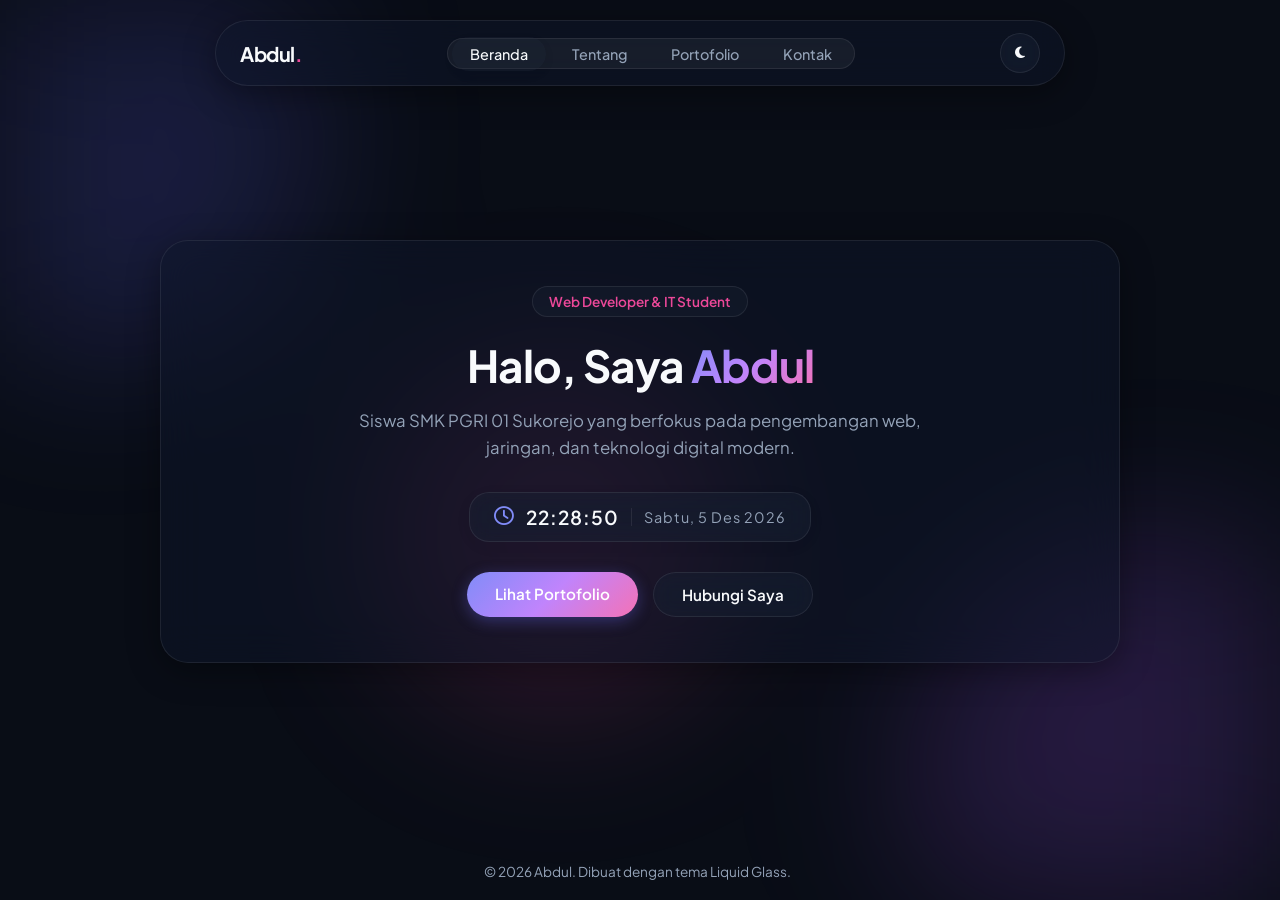
==== commit dd2803a3: "Add files via upload" ====
--- a/index.html
+++ b/index.html
@@ -1,499 +1,176 @@
 <!DOCTYPE html>
-<html lang="id" class="scroll-smooth">
+<html lang="id" class="dark">
 <head>
     <meta charset="UTF-8">
     <meta name="viewport" content="width=device-width, initial-scale=1.0">
-    <title>Untuk Alena, Cintaku ❤️</title>
-    
-    <!-- Tailwind CSS CDN -->
-    <script src="https://cdn.tailwindcss.com"></script>
-    
-    <!-- Font Awesome Icons -->
+    <title>Portofolio - Abdul</title>
+    <!-- CSS Terpisah -->
+    <link rel="stylesheet" href="style.css">
+    <!-- FontAwesome untuk Icon Sosmed & UI -->
     <link rel="stylesheet" href="https://cdnjs.cloudflare.com/ajax/libs/font-awesome/6.4.0/css/all.min.css">
-    
-    <!-- Google Fonts: Poppins & Dancing Script -->
-    <link rel="preconnect" href="https://fonts.googleapis.com">
-    <link rel="preconnect" href="https://fonts.gstatic.com" crossorigin>
-    <link href="https://fonts.googleapis.com/css2?family=Dancing+Script:wght@600;700&family=Poppins:wght@300;400;500;600;700&display=swap" rel="stylesheet">
-    
-    <!-- Canvas Confetti for Celebration -->
-    <script src="https://cdn.jsdelivr.net/npm/canvas-confetti@1.6.0/dist/confetti.browser.min.js"></script>
-
-    <style>
-        body {
-            font-family: 'Poppins', sans-serif;
-            background: linear-gradient(135deg, #fce7f3 0%, #fbcfe8 40%, #f472b6 100%);
-            min-height: 100vh;
-            overflow-x: hidden;
-            user-select: none;
-            -webkit-tap-highlight-color: transparent;
-        }
-        
-        .font-romantic {
-            font-family: 'Dancing Script', cursive;
-        }
-
-        /* Floating Hearts Background Animation */
-        .heart-particle {
-            position: fixed;
-            pointer-events: none;
-            z-index: 1;
-            animation: floatUp 6s linear infinite;
-            opacity: 0.85;
-            will-change: transform, opacity;
-        }
-
-        @keyframes floatUp {
-            0% {
-                transform: translateY(105vh) scale(0.5) rotate(0deg);
-                opacity: 0.9;
-            }
-            100% {
-                transform: translateY(-10vh) scale(1.3) rotate(360deg);
-                opacity: 0;
-            }
-        }
-
-        /* Modern Glassmorphism Styling */
-        .glass {
-            background: rgba(255, 255, 255, 0.75);
-            backdrop-filter: blur(16px);
-            -webkit-backdrop-filter: blur(16px);
-            border: 1px solid rgba(255, 255, 255, 0.6);
-        }
-
-        /* Custom Scrollbar */
-        ::-webkit-scrollbar {
-            width: 8px;
-        }
-        ::-webkit-scrollbar-track {
-            background: #fbcfe8;
-        }
-        ::-webkit-scrollbar-thumb {
-            background: #f472b6;
-            border-radius: 10px;
-        }
-
-        /* Pulsing Heartbeat Effect */
-        .pulse-glow {
-            animation: pulseGlow 2s infinite alternate;
-        }
-
-        @keyframes pulseGlow {
-            0% {
-                box-shadow: 0 0 15px rgba(244, 114, 182, 0.4);
-            }
-            100% {
-                box-shadow: 0 0 32px rgba(244, 114, 182, 0.85);
-            }
-        }
-
-        .bounce-soft {
-            animation: bounceSoft 2.5s infinite;
-        }
-
-        @keyframes bounceSoft {
-            0%, 100% { transform: translateY(0); }
-            50% { transform: translateY(-10px); }
-        }
-
-        /* Card Expansion Animation */
-        .expanded-content {
-            max-height: 0;
-            overflow: hidden;
-            transition: max-height 0.5s cubic-bezier(0, 1, 0, 1), opacity 0.4s ease;
-            opacity: 0;
-        }
-
-        .expanded-content.active {
-            max-height: 300px;
-            opacity: 1;
-            transition: max-height 0.5s ease-in-out, opacity 0.5s ease;
-        }
-    </style>
 </head>
-<body class="text-slate-800 relative pb-16">
-
-    <!-- Container for floating heart particles -->
-    <div id="heart-container"></div>
-
-    <div id="welcome-modal" class="fixed inset-0 z-50 flex items-center justify-center p-4 bg-pink-950/50 backdrop-blur-md transition-opacity duration-500">
-        <div class="glass max-w-md w-full p-8 rounded-3xl text-center shadow-2xl relative overflow-hidden transform transition-all duration-300">
-            <div class="w-20 h-20 mx-auto mb-4 bg-pink-100 text-pink-500 rounded-full flex items-center justify-center text-4xl shadow-inner bounce-soft">
-                <i class="fa-solid fa-envelope-open-text"></i>
-            </div>
-            <h1 class="text-3xl font-bold font-romantic text-pink-600 mb-2">Surat Spesial Buat Alena 💌</h1>
-            <p class="text-slate-600 text-sm mb-6 leading-relaxed">
-                Halo Alena manis! Ada pesan romantis dan kenangan indah yang udah aku kumpulin khusus buat kamu. Buka sekarang yuk?
-            </p>
-            <button id="open-btn" onclick="startExperience()" class="w-full py-3.5 px-6 bg-gradient-to-r from-pink-500 to-rose-500 hover:from-pink-600 hover:to-rose-600 text-white font-semibold rounded-2xl shadow-lg hover:shadow-pink-400/50 transition-all transform active:scale-95 flex items-center justify-center gap-2">
-                <span>Buka Surat</span>
-                <i class="fa-solid fa-heart text-sm"></i>
-            </button>
-        </div>
+<body>
+    <!-- Efek Background Aurora Liquid Glass -->
+    <div class="aurora-bg">
+        <div class="blob blob-1"></div>
+        <div class="blob blob-2"></div>
+        <div class="blob blob-3"></div>
     </div>
 
-    <header class="pt-12 pb-6 px-4 text-center max-w-2xl mx-auto">
-        <span class="px-4 py-1.5 bg-pink-200/80 text-pink-700 text-xs font-semibold rounded-full uppercase tracking-wider shadow-sm border border-pink-300/50">
-            My Forever Love: Alena 💕
-        </span>
-        <h1 class="text-4xl md:text-5xl font-extrabold font-romantic text-pink-600 mt-4 mb-3 tracking-wide">
-            Terima Kasih Sudah Ada, Alena
-        </h1>
-        <p class="text-slate-600 text-sm md:text-base max-w-md mx-auto">
-            Setiap detik sama Alena selalu jadi momen tercantik dalam hidup aku. Website sederhana ini khusus kuciptakan buat kamu!
-        </p>
+    <!-- Navigasi Liquid Glass -->
+    <header class="navbar-container">
+        <nav class="liquid-nav">
+            <div class="nav-brand">
+                <span class="brand-text">Abdul<span class="dot">.</span></span>
+            </div>
+            <ul class="nav-links">
+                <li><a href="#home" class="nav-link active" data-target="home">Beranda</a></li>
+                <li><a href="#about" class="nav-link" data-target="about">Tentang</a></li>
+                <li><a href="#portfolio" class="nav-link" data-target="portfolio">Portofolio</a></li>
+                <li><a href="#contact" class="nav-link" data-target="contact">Kontak</a></li>
+            </ul>
+            <div class="nav-actions">
+                <button id="theme-toggle" class="liquid-btn-icon" title="Ubah Mode">
+                    <i class="fa-solid fa-moon"></i>
+                </button>
+            </div>
+        </nav>
     </header>
 
-    <section class="max-w-xl mx-auto px-4 mb-10">
-        <div class="glass rounded-3xl p-6 md:p-8 shadow-xl text-center border border-white/80 relative overflow-hidden">
-            <div class="absolute -top-10 -right-10 w-28 h-28 bg-pink-300/30 rounded-full blur-xl pointer-events-none"></div>
-            <div class="absolute -bottom-10 -left-10 w-28 h-28 bg-rose-300/30 rounded-full blur-xl pointer-events-none"></div>
+    <!-- Konten Utama -->
+    <main class="main-content">
+        <!-- Halaman Beranda -->
+        <section id="home" class="page-section active">
+            <div class="hero-card liquid-card">
+                <div class="hero-badge">Web Developer & IT Student</div>
+                <h1 class="hero-title">Halo, Saya <span class="gradient-text">Abdul</span></h1>
+                <p class="hero-desc">Siswa SMK PGRI 01 Sukorejo yang berfokus pada pengembangan web, jaringan, dan teknologi digital modern.</p>
+                
+                <!-- Jam Digital Real-Time -->
+                <div class="clock-container liquid-subcard">
+                    <i class="fa-regular fa-clock"></i>
+                    <span id="realtime-clock">00:00:00</span>
+                    <span class="clock-date" id="realtime-date">Senin, 28 Sep 2026</span>
+                </div>
 
-            <h2 class="text-lg font-semibold text-slate-700 mb-4 flex items-center justify-center gap-2">
-                <i class="fa-solid fa-clock text-pink-500 animate-pulse"></i> KITA SUDAH BERSAMA SELAMA:
-            </h2>
-            
-            <div class="grid grid-cols-4 gap-2 md:gap-4">
-                <div class="bg-white/90 p-3 md:p-4 rounded-2xl shadow-sm border border-pink-100">
-                    <span id="counter-days" class="block text-2xl md:text-3xl font-extrabold text-pink-600">00</span>
-                    <span class="text-xs text-slate-500 font-medium">Hari</span>
-                </div>
-                <div class="bg-white/90 p-3 md:p-4 rounded-2xl shadow-sm border border-pink-100">
-                    <span id="counter-hours" class="block text-2xl md:text-3xl font-extrabold text-pink-600">00</span>
-                    <span class="text-xs text-slate-500 font-medium">Jam</span>
-                </div>
-                <div class="bg-white/90 p-3 md:p-4 rounded-2xl shadow-sm border border-pink-100">
-                    <span id="counter-minutes" class="block text-2xl md:text-3xl font-extrabold text-pink-600">00</span>
-                    <span class="text-xs text-slate-500 font-medium">Menit</span>
-                </div>
-                <div class="bg-white/90 p-3 md:p-4 rounded-2xl shadow-sm border border-pink-100">
-                    <span id="counter-seconds" class="block text-2xl md:text-3xl font-extrabold text-pink-600">00</span>
-                    <span class="text-xs text-slate-500 font-medium">Detik</span>
+                <div class="hero-btns">
+                    <a href="#portfolio" class="liquid-btn primary" data-target="portfolio">Lihat Portofolio</a>
+                    <a href="#contact" class="liquid-btn secondary" data-target="contact">Hubungi Saya</a>
                 </div>
             </div>
-            <p class="text-xs text-slate-500 mt-4 italic font-medium">Sejak Hari Spesial Kita: <span class="text-pink-600 font-semibold">10 Agustus 2026</span> 💖</p>
-        </div>
-    </section>
+        </section>
 
-    <section class="max-w-xl mx-auto px-4 mb-12">
-        <div class="glass rounded-3xl p-6 md:p-8 shadow-xl text-center relative border border-white/80 min-h-[260px] flex flex-col justify-center">
-            
-            <div id="question-box">
-                <div class="w-16 h-16 mx-auto mb-3 bg-pink-100 text-pink-500 rounded-full flex items-center justify-center text-3xl shadow-inner">
-                    <i class="fa-solid fa-heart-circle-check"></i>
-                </div>
-                <h3 class="text-2xl font-bold text-slate-800 mb-2">Pertanyaan Penting! 🧐</h3>
-                <p class="text-slate-600 text-sm mb-8">Alena, mau gak kamu jadi pacar aku selamanya?</p>
-                
-                <div class="flex flex-col sm:flex-row items-center justify-center gap-4 relative min-h-[70px]" id="button-wrapper">
-                    <!-- Mau Button -->
-                    <button onclick="handleYesClick()" class="w-full sm:w-auto px-8 py-3.5 bg-gradient-to-r from-pink-500 to-rose-500 hover:from-pink-600 hover:to-rose-600 text-white font-bold rounded-2xl shadow-lg hover:shadow-pink-400/50 transform active:scale-95 transition-all text-base z-20">
-                        Mau Banget! ❤️
-                    </button>
-                    
-                    <!-- Evasive Gak Button -->
-                    <button id="no-btn" 
-                            onmouseover="moveNoButton()" 
-                            onclick="moveNoButton()" 
-                            ontouchstart="moveNoButton()" 
-                            class="w-full sm:w-auto px-8 py-3.5 bg-slate-200/90 hover:bg-slate-300 text-slate-600 font-bold rounded-2xl transition-all duration-200 text-base z-10">
-                        Gak 😜
-                    </button>
+        <!-- Halaman Tentang Saya -->
+        <section id="about" class="page-section">
+            <div class="content-card liquid-card">
+                <h2 class="section-title">Tentang <span class="gradient-text">Saya</span></h2>
+                <div class="about-grid">
+                    <div class="about-text">
+                        <p>Nama lengkap saya adalah <strong>Bellatrix Abdul Rahman</strong>, namun biasa dipanggil <strong>Abdul</strong>. Saat ini saya menempuh pendidikan di <strong>SMK PGRI 01 Sukorejo</strong> dengan spesialisasi di bidang web development dan teknologi informasi.</p>
+                        <p>Saya memiliki ketertarikan mendalam dalam menciptakan antarmuka web yang bersih, responsif, dan interaktif menggunakan teknologi modern seperti HTML, CSS, JavaScript, PHP, Laravel, serta Tailwind CSS.</p>
+                    </div>
+                    <div class="skills-box liquid-subcard">
+                        <h3>Keahlian Utama</h3>
+                        <div class="skill-tags">
+                            <span>HTML5 / CSS3</span>
+                            <span>JavaScript</span>
+                            <span>PHP & Laravel</span>
+                            <span>React.js</span>
+                            <span>Tailwind CSS</span>
+                            <span>MikroTik & Jaringan</span>
+                        </div>
+                    </div>
                 </div>
             </div>
+        </section>
 
-            <!-- Success Box (Shows after clicking "Mau") -->
-            <div id="success-box" class="hidden py-4 animate-fade-in">
-                <div class="text-5xl mb-3">🥰🎉</div>
-                <h3 class="text-3xl font-bold font-romantic text-pink-600 mb-2">Yaaaaay! Makasih Alena Sayang!</h3>
-                <p class="text-slate-600 text-sm leading-relaxed max-w-md mx-auto">
-                    Tuh kan, emang Alena gak bakal bisa milih tombol enggak 😜❤️ I love you so much, Alena!
-                </p>
-            </div>
-        </div>
-    </section>
-
-    <section class="max-w-4xl mx-auto px-4 mb-12">
-        <div class="text-center mb-8">
-            <h2 class="text-3xl font-bold font-romantic text-pink-600">Alasan Kenapa Aku Sayang Alena ✨</h2>
-            <p class="text-xs text-slate-500">Klik kartu di bawah ini untuk membuka alasannya!</p>
-        </div>
-
-        <div class="grid grid-cols-1 md:grid-cols-3 gap-6">
-            <!-- Card 1 -->
-            <div onclick="toggleCard(this)" class="glass p-6 rounded-3xl shadow-md border border-white/80 cursor-pointer transform hover:-translate-y-1.5 transition-all duration-300 relative group">
-                <div class="w-12 h-12 bg-pink-100 text-pink-500 rounded-2xl flex items-center justify-center text-xl mb-4 group-hover:scale-110 transition-transform">
-                    <i class="fa-solid fa-face-smile-beam"></i>
-                </div>
-                <h3 class="font-bold text-lg text-slate-800 mb-1">Senyuman Manis Alena</h3>
-                <div class="expanded-content">
-                    <p class="text-slate-600 text-sm leading-relaxed pt-2 border-t border-pink-100">
-                        Setiap kali lihat Alena senyum, rasanya semua rasa capek dan pusing langsung hilang. Senyum kamu itu kebahagiaanku!
-                    </p>
-                </div>
-                <div class="mt-4 text-xs font-semibold text-pink-500 flex items-center gap-1 click-hint">
-                    <span class="hint-text">Klik buat baca</span> <i class="fa-solid fa-chevron-right text-[10px] transition-transform"></i>
+        <!-- Halaman Portofolio -->
+        <section id="portfolio" class="page-section">
+            <div class="content-card liquid-card">
+                <h2 class="section-title">Portofolio <span class="gradient-text">Proyek</span></h2>
+                <p class="section-subtitle">Beberapa karya dan proyek web yang telah saya kembangkan.</p>
+                
+                <div class="portfolio-grid">
+                    <div class="project-card liquid-subcard">
+                        <div class="project-img"><i class="fa-solid fa-code"></i></div>
+                        <h3>Sistem Manajemen Web</h3>
+                        <p>Aplikasi web berbasis PHP dan Laravel untuk pengelolaan data secara efisien dengan antarmuka modern.</p>
+                        <div class="project-tech"><span>Laravel</span><span>Tailwind</span><span>MySQL</span></div>
+                    </div>
+                    <div class="project-card liquid-subcard">
+                        <div class="project-img"><i class="fa-solid fa-network-wired"></i></div>
+                        <h3>Portal Hotspot & Jaringan</h3>
+                        <p>Kustomisasi halaman login jaringan dan manajemen router dengan desain interaktif dan responsif.</p>
+                        <div class="project-tech"><span>HTML/CSS</span><span>JavaScript</span><span>MikroTik</span></div>
+                    </div>
+                    <div class="project-card liquid-subcard">
+                        <div class="project-img"><i class="fa-solid fa-laptop-code"></i></div>
+                        <h3>Portofolio Interaktif</h3>
+                        <p>Website portofolio pribadi dengan tema liquid glassmorphism, animasi aurora, dan mode gelap dinamis.</p>
+                        <div class="project-tech"><span>HTML5</span><span>CSS3</span><span>JS</span></div>
+                    </div>
                 </div>
             </div>
+        </section>
 
-            <!-- Card 2 -->
-            <div onclick="toggleCard(this)" class="glass p-6 rounded-3xl shadow-md border border-white/80 cursor-pointer transform hover:-translate-y-1.5 transition-all duration-300 relative group">
-                <div class="w-12 h-12 bg-rose-100 text-rose-500 rounded-2xl flex items-center justify-center text-xl mb-4 group-hover:scale-110 transition-transform">
-                    <i class="fa-solid fa-hands-holding-heart"></i>
-                </div>
-                <h3 class="font-bold text-lg text-slate-800 mb-1">Kebaikan Hati Alena</h3>
-                <div class="expanded-content">
-                    <p class="text-slate-600 text-sm leading-relaxed pt-2 border-t border-pink-100">
-                        Alena selalu sabar, perhatian, dan mengerti aku dalam kondisi apapun. Makasih ya udah selalu lembut sama aku.
-                    </p>
-                </div>
-                <div class="mt-4 text-xs font-semibold text-pink-500 flex items-center gap-1 click-hint">
-                    <span class="hint-text">Klik buat baca</span> <i class="fa-solid fa-chevron-right text-[10px] transition-transform"></i>
+        <!-- Halaman Kontak (Hanya IG, Telegram, GitHub, TikTok) -->
+        <section id="contact" class="page-section">
+            <div class="content-card liquid-card">
+                <h2 class="section-title">Hubungi <span class="gradient-text">Saya</span></h2>
+                <p class="section-subtitle">Mari terhubung melalui platform sosial media di bawah ini.</p>
+                
+                <div class="social-grid">
+                    <a href="https://www.instagram.com/abd4l_r4hm4n" target="_blank" class="social-card liquid-subcard">
+                        <i class="fa-brands fa-instagram" style="color: #E1306C;"></i>
+                        <span>Instagram</span>
+                    </a>
+                    <a href="https://t.me/xydul017" target="_blank" class="social-card liquid-subcard">
+                        <i class="fa-brands fa-telegram" style="color: #229ED9;"></i>
+                        <span>Telegram</span>
+                    </a>
+                    <a href="https://github.com" target="_blank" class="social-card liquid-subcard">
+                        <i class="fa-brands fa-github" style="color: #e2e8f0;"></i>
+                        <span>GitHub</span>
+                    </a>
+                    <a href="https://www.tiktok.com/@abdul.dev01" target="_blank" class="social-card liquid-subcard">
+                        <i class="fa-brands fa-tiktok" style="color: #ff0050;"></i>
+                        <span>TikTok</span>
+                    </a>
                 </div>
             </div>
+        </section>
 
-            <!-- Card 3 -->
-            <div onclick="toggleCard(this)" class="glass p-6 rounded-3xl shadow-md border border-white/80 cursor-pointer transform hover:-translate-y-1.5 transition-all duration-300 relative group">
-                <div class="w-12 h-12 bg-purple-100 text-purple-500 rounded-2xl flex items-center justify-center text-xl mb-4 group-hover:scale-110 transition-transform">
-                    <i class="fa-solid fa-star"></i>
+        <!-- Halaman Login Tersembunyi (Akses via #login / URL) -->
+        <section id="login" class="page-section">
+            <div class="auth-card liquid-card">
+                <div class="auth-header">
+                    <h2>Admin <span class="gradient-text">Login</span></h2>
+                    <p>Masukkan kredensial untuk masuk ke sistem.</p>
                 </div>
-                <h3 class="font-bold text-lg text-slate-800 mb-1">Alena yang Unik</h3>
-                <div class="expanded-content">
-                    <p class="text-slate-600 text-sm leading-relaxed pt-2 border-t border-pink-100">
-                        Tingkah lucu Alena, kebiasaan manis, dan ketawa kamu bikin aku selalu makin jatuh cinta setiap harinya.
-                    </p>
-                </div>
-                <div class="mt-4 text-xs font-semibold text-pink-500 flex items-center gap-1 click-hint">
-                    <span class="hint-text">Klik buat baca</span> <i class="fa-solid fa-chevron-right text-[10px] transition-transform"></i>
+                <form class="auth-form" onsubmit="event.preventDefault(); alert('Fitur login aktif.');">
+                    <div class="input-group">
+                        <i class="fa-solid fa-user"></i>
+                        <input type="text" placeholder="Username" required>
+                    </div>
+                    <div class="input-group">
+                        <i class="fa-solid fa-lock"></i>
+                        <input type="password" placeholder="Password" required>
+                    </div>
+                    <button type="submit" class="liquid-btn primary full">Masuk</button>
+                </form>
+                <div class="auth-back">
+                    <a href="#home" data-target="home"><i class="fa-solid fa-arrow-left"></i> Kembali ke Beranda</a>
                 </div>
             </div>
-        </div>
-    </section>
+        </section>
+    </main>
 
-    <section class="max-w-4xl mx-auto px-4 mb-14">
-        <div class="text-center mb-8">
-            <h2 class="text-3xl font-bold font-romantic text-pink-600">Galeri Foto Cantik Alena 📸</h2>
-            <p class="text-xs text-slate-500">Kumpulan momen manis Alena yang paling indah</p>
-        </div>
-
-        <div class="grid grid-cols-2 md:grid-cols-4 gap-4">
-            
-            <!-- FOTO ALENA 1 -->
-            <!-- PETUNJUK: Ganti link src="..." di bawah dengan link foto Alena kamu sendiri! -->
-            <div class="group relative overflow-hidden rounded-2xl shadow-md aspect-square bg-slate-200 border-4 border-white">
-                <img src="https://images.unsplash.com/photo-1518199266791-5375a83190b7?auto=format&fit=crop&w=600&q=80" 
-                     alt="Foto Alena 1" 
-                     class="w-full h-full object-cover group-hover:scale-110 transition-transform duration-500">
-                <div class="absolute inset-0 bg-gradient-to-t from-pink-900/70 via-transparent to-transparent opacity-0 group-hover:opacity-100 transition-opacity flex items-end p-3">
-                    <p class="text-white text-xs font-medium">Alena Cantik Banget 💕</p>
-                </div>
-            </div>
-
-            <!-- FOTO ALENA 2 -->
-            <!-- PETUNJUK: Ganti link src="..." di bawah ini -->
-            <div class="group relative overflow-hidden rounded-2xl shadow-md aspect-square bg-slate-200 border-4 border-white">
-                <img src="https://images.unsplash.com/photo-1516589178581-6cd7833ae3b2?auto=format&fit=crop&w=600&q=80" 
-                     alt="Foto Alena 2" 
-                     class="w-full h-full object-cover group-hover:scale-110 transition-transform duration-500">
-                <div class="absolute inset-0 bg-gradient-to-t from-pink-900/70 via-transparent to-transparent opacity-0 group-hover:opacity-100 transition-opacity flex items-end p-3">
-                    <p class="text-white text-xs font-medium">Senyuman Favoritku 🌻</p>
-                </div>
-            </div>
-
-            <!-- FOTO ALENA 3 -->
-            <!-- PETUNJUK: Ganti link src="..." di bawah ini -->
-            <div class="group relative overflow-hidden rounded-2xl shadow-md aspect-square bg-slate-200 border-4 border-white">
-                <img src="https://images.unsplash.com/photo-1522673607200-164d1b6ce486?auto=format&fit=crop&w=600&q=80" 
-                     alt="Foto Alena 3" 
-                     class="w-full h-full object-cover group-hover:scale-110 transition-transform duration-500">
-                <div class="absolute inset-0 bg-gradient-to-t from-pink-900/70 via-transparent to-transparent opacity-0 group-hover:opacity-100 transition-opacity flex items-end p-3">
-                    <p class="text-white text-xs font-medium">Momen Lucu Alena 🌅</p>
-                </div>
-            </div>
-
-            <!-- FOTO ALENA 4 -->
-            <!-- PETUNJUK: Ganti link src="..." di bawah ini -->
-            <div class="group relative overflow-hidden rounded-2xl shadow-md aspect-square bg-slate-200 border-4 border-white">
-                <img src="https://images.unsplash.com/photo-1494774157365-9e04c6720e47?auto=format&fit=crop&w=600&q=80" 
-                     alt="Foto Alena 4" 
-                     class="w-full h-full object-cover group-hover:scale-110 transition-transform duration-500">
-                <div class="absolute inset-0 bg-gradient-to-t from-pink-900/70 via-transparent to-transparent opacity-0 group-hover:opacity-100 transition-opacity flex items-end p-3">
-                    <p class="text-white text-xs font-medium">Bidadariku ✨</p>
-                </div>
-            </div>
-
-        </div>
-    </section>
-
-    <section class="max-w-xl mx-auto px-4 mb-16 text-center">
-        <button onclick="showSecretModal()" class="pulse-glow px-8 py-4 bg-gradient-to-r from-purple-500 via-pink-500 to-rose-500 text-white font-bold rounded-full shadow-2xl hover:scale-105 active:scale-95 transition-all flex items-center justify-center gap-3 mx-auto">
-            <i class="fa-solid fa-key text-lg"></i>
-            <span>Buka Surat Rahasia Buat Alena</span>
-        </button>
-    </section>
-
-    <!-- Modal Surat Rahasia -->
-    <div id="secret-modal" class="fixed inset-0 z-50 flex items-center justify-center p-4 bg-black/60 backdrop-blur-sm hidden">
-        <div class="glass max-w-md w-full p-6 md:p-8 rounded-3xl text-center shadow-2xl relative border border-white/90">
-            <button onclick="closeSecretModal()" class="absolute top-4 right-4 w-9 h-9 bg-slate-100 hover:bg-slate-200 text-slate-600 rounded-full flex items-center justify-center text-sm transition-colors">
-                <i class="fa-solid fa-xmark"></i>
-            </button>
-
-            <div class="text-4xl mb-3">💌</div>
-            <h3 class="text-2xl font-bold font-romantic text-pink-600 mb-4">Pesan Rahasia Untuk Alena 🔐</h3>
-            <div class="bg-white/80 p-5 rounded-2xl border border-pink-100 text-left text-sm text-slate-700 leading-relaxed space-y-3 shadow-inner">
-                <p class="font-semibold text-pink-600">Hai Alena Sayang,</p>
-                <p>Terima kasih ya udah hadir dan melengkapi hari-hariku sejak 10 Agustus 2026. Aku bahagia banget bisa kenal dan bersamamu.</p>
-                <p>Aku janji bakal selalu berusaha bikin Alena tersenyum, menemani kamu di setiap kondisi, dan menyayangi Alena setiap hari.</p>
-                <p class="text-right font-romantic text-xl text-pink-600 font-bold pt-2">I Love You So Much, Alena! ❤️</p>
-            </div>
-            <button onclick="closeSecretModal()" class="mt-6 w-full py-3 bg-pink-500 hover:bg-pink-600 text-white font-semibold rounded-2xl shadow-md transition-all active:scale-95">
-                I Love You Too! 💕
-            </button>
-        </div>
-    </div>
-
-    <!-- Footer -->
-    <footer class="text-center text-slate-500 text-xs py-4">
-        Dibuat dengan ❤️ khusus untuk Alena | 10 Agustus 2026
+    <!-- Footer Kecil dengan Link Rahasia Login -->
+    <footer class="footer-container">
+        <p>&copy; 2026 Abdul. Dibuat dengan tema Liquid Glass. <a href="#login" class="secret-login-link" data-target="login">.</a></p>
     </footer>
 
-    <script>
-        // Tanggal Jadian Spesial: 10 Agustus 2026
-        const startDate = new Date(2026, 7, 10, 0, 0, 0); // Month is 0-indexed (7 = Agustus)
-
-        // Real-time Love Counter
-        function updateCounter() {
-            const now = new Date();
-            const diff = now - startDate;
-
-            if (diff < 0) {
-                // Jika tanggal jadian belum terlewati
-                document.getElementById('counter-days').innerText = '00';
-                document.getElementById('counter-hours').innerText = '00';
-                document.getElementById('counter-minutes').innerText = '00';
-                document.getElementById('counter-seconds').innerText = '00';
-                return;
-            }
-
-            const days = Math.floor(diff / (1000 * 60 * 60 * 24));
-            const hours = Math.floor((diff / (1000 * 60 * 60)) % 24);
-            const minutes = Math.floor((diff / (1000 * 60)) % 60);
-            const seconds = Math.floor((diff / 1000) % 60);
-
-            document.getElementById('counter-days').innerText = days < 10 ? '0' + days : days;
-            document.getElementById('counter-hours').innerText = hours < 10 ? '0' + hours : hours;
-            document.getElementById('counter-minutes').innerText = minutes < 10 ? '0' + minutes : minutes;
-            document.getElementById('counter-seconds').innerText = seconds < 10 ? '0' + seconds : seconds;
-        }
-
-        setInterval(updateCounter, 1000);
-        updateCounter();
-
-        // Heart Particles Generator
-        function createHeartParticle() {
-            const container = document.getElementById('heart-container');
-            if (!container) return;
-            
-            const heart = document.createElement('div');
-            heart.classList.add('heart-particle');
-            
-            const icons = ['❤️', '💖', '🌸', '✨', '💕', '💗', '🌹'];
-            heart.innerText = icons[Math.floor(Math.random() * icons.length)];
-            
-            heart.style.left = Math.random() * 98 + 'vw';
-            heart.style.animationDuration = (Math.random() * 3 + 4) + 's';
-            heart.style.fontSize = (Math.random() * 14 + 14) + 'px';
-            
-            container.appendChild(heart);
-
-            setTimeout(() => {
-                heart.remove();
-            }, 7000);
-        }
-
-        setInterval(createHeartParticle, 450);
-
-        // Welcome Modal Handler
-        function startExperience() {
-            const modal = document.getElementById('welcome-modal');
-            modal.classList.add('opacity-0', 'pointer-events-none');
-            setTimeout(() => modal.remove(), 500);
-
-            // Celebration Confetti
-            confetti({
-                particleCount: 60,
-                spread: 70,
-                origin: { y: 0.8 },
-                colors: ['#f472b6', '#fb7185', '#e879f9']
-            });
-        }
-
-        // Dodging "Gak" Button Logic
-        function moveNoButton() {
-            const noBtn = document.getElementById('no-btn');
-            const container = document.getElementById('button-wrapper');
-            
-            const containerRect = container.getBoundingClientRect();
-            const btnRect = noBtn.getBoundingClientRect();
-
-            const maxX = containerRect.width - btnRect.width;
-            const maxY = 100;
-
-            const randomX = Math.floor(Math.random() * Math.max(10, maxX));
-            const randomY = Math.floor((Math.random() - 0.5) * maxY);
-
-            noBtn.style.position = 'absolute';
-            noBtn.style.left = `${Math.max(0, randomX)}px`;
-            noBtn.style.top = `${randomY}px`;
-        }
-
-        // "Mau" Button Click Handler
-        function handleYesClick() {
-            document.getElementById('question-box').classList.add('hidden');
-            document.getElementById('success-box').classList.remove('hidden');
-
-            // Burst Confetti Effects
-            const count = 180;
-            const defaults = { origin: { y: 0.7 } };
-
-            function fire(particleRatio, opts) {
-                confetti(Object.assign({}, defaults, opts, {
-                    particleCount: Math.floor(count * particleRatio)
-                }));
-            }
-
-            fire(0.25, { spread: 26, startVelocity: 55, colors: ['#f472b6', '#f43f5e'] });
-            fire(0.2, { spread: 60, colors: ['#ffffff', '#fb7185'] });
-            fire(0.35, { spread: 100, decay: 0.91, scalar: 0.8 });
-        }
-
-        // Card Toggle Expansion
-        function toggleCard(cardElement) {
-            const content = cardElement.querySelector('.expanded-content');
-            const hintText = cardElement.querySelector('.hint-text');
-            const icon = cardElement.querySelector('.click-hint i');
-
-            if (content.classList.contains('active')) {
-                content.classList.remove('active');
-                hintText.innerText = 'Klik buat baca';
-                icon.style.transform = 'rotate(0deg)';
-            } else {
-                content.classList.add('active');
-                hintText.innerText = 'Tutup';
-                icon.style.transform = 'rotate(90deg)';
-            }
-        }
-
-        // Modal Handlers
-        function showSecretModal() {
-            document.getElementById('secret-modal').classList.remove('hidden');
-        }
-
-        function closeSecretModal() {
-            document.getElementById('secret-modal').classList.add('hidden');
-        }
-    </script>
+    <!-- JS Terpisah -->
+    <script src="script.js"></script>
 </body>
 </html>
--- a/style.css
+++ b/style.css
@@ -0,0 +1,549 @@
+/* Import Google Fonts */
+@import url('https://fonts.googleapis.com/css2?family=Plus+Jakarta+Sans:wght@300;400;500;600;700&display=swap');
+
+:root {
+    --bg-color: #f8fafc;
+    --text-color: #1e293b;
+    --text-muted: #64748b;
+    --glass-bg: rgba(255, 255, 255, 0.45);
+    --glass-border: rgba(255, 255, 255, 0.7);
+    --glass-shadow: 0 8px 32px 0 rgba(31, 38, 135, 0.1);
+    --card-bg: rgba(255, 255, 255, 0.35);
+    --primary-gradient: linear-gradient(135deg, #6366f1 0%, #a855f7 50%, #ec4899 100%);
+    --blob-1: rgba(99, 102, 241, 0.3);
+    --blob-2: rgba(168, 85, 247, 0.3);
+    --blob-3: rgba(236, 72, 153, 0.3);
+}
+
+.dark {
+    --bg-color: #090d16;
+    --text-color: #f8fafc;
+    --text-muted: #94a3b8;
+    --glass-bg: rgba(15, 23, 42, 0.5);
+    --glass-border: rgba(255, 255, 255, 0.08);
+    --glass-shadow: 0 8px 32px 0 rgba(0, 0, 0, 0.37);
+    --card-bg: rgba(30, 41, 59, 0.3);
+    --primary-gradient: linear-gradient(135deg, #818cf8 0%, #c084fc 50%, #f472b6 100%);
+    --blob-1: rgba(99, 102, 241, 0.18);
+    --blob-2: rgba(168, 85, 247, 0.18);
+    --blob-3: rgba(236, 72, 153, 0.18);
+}
+
+* {
+    margin: 0;
+    padding: 0;
+    box-sizing: border-box;
+    font-family: 'Plus Jakarta Sans', sans-serif;
+    transition: background-color 0.3s ease, color 0.3s ease;
+}
+
+body {
+    background-color: var(--bg-color);
+    color: var(--text-color);
+    min-height: 100vh;
+    overflow-x: hidden;
+    position: relative;
+    display: flex;
+    flex-direction: column;
+}
+
+/* Background Aurora & Liquid Blobs */
+.aurora-bg {
+    position: fixed;
+    top: 0;
+    left: 0;
+    width: 100%;
+    height: 100%;
+    z-index: -1;
+    overflow: hidden;
+    filter: blur(80px);
+}
+
+.blob {
+    position: absolute;
+    border-radius: 50%;
+    will-change: transform;
+    animation: floatBlob 20s infinite alternate ease-in-out;
+}
+
+.blob-1 {
+    width: 450px;
+    height: 450px;
+    background: var(--blob-1);
+    top: -10%;
+    left: -10%;
+}
+
+.blob-2 {
+    width: 500px;
+    height: 500px;
+    background: var(--blob-2);
+    bottom: -15%;
+    right: -10%;
+    animation-delay: -5s;
+}
+
+.blob-3 {
+    width: 350px;
+    height: 350px;
+    background: var(--blob-3);
+    top: 40%;
+    left: 30%;
+    animation-delay: -10s;
+}
+
+@keyframes floatBlob {
+    0% { transform: translate(0, 0) scale(1); }
+    50% { transform: translate(50px, 80px) scale(1.1); }
+    100% { transform: translate(-30px, 50px) scale(0.95); }
+}
+
+/* Liquid Glass Navbar */
+.navbar-container {
+    position: fixed;
+    top: 20px;
+    left: 0;
+    width: 100%;
+    display: flex;
+    justify-content: center;
+    z-index: 1000;
+    padding: 0 20px;
+}
+
+.liquid-nav {
+    display: flex;
+    align-items: center;
+    justify-content: space-between;
+    width: 100%;
+    max-width: 850px;
+    padding: 12px 24px;
+    background: var(--glass-bg);
+    backdrop-filter: blur(16px);
+    -webkit-backdrop-filter: blur(16px);
+    border: 1px solid var(--glass-border);
+    border-radius: 50px;
+    box-shadow: var(--glass-shadow);
+}
+
+.nav-brand .brand-text {
+    font-size: 1.25rem;
+    font-weight: 700;
+    letter-spacing: -0.5px;
+}
+
+.nav-brand .dot {
+    color: #ec4899;
+}
+
+.nav-links {
+    display: flex;
+    list-style: none;
+    gap: 8px;
+    background: rgba(255, 255, 255, 0.05);
+    padding: 4px;
+    border-radius: 30px;
+    border: 1px solid var(--glass-border);
+}
+
+.nav-link {
+    text-decoration: none;
+    color: var(--text-muted);
+    font-size: 0.9rem;
+    font-weight: 500;
+    padding: 8px 18px;
+    border-radius: 20px;
+    transition: all 0.3s ease;
+}
+
+.nav-link:hover, .nav-link.active {
+    color: var(--text-color);
+    background: var(--card-bg);
+    box-shadow: 0 4px 12px rgba(0,0,0,0.05);
+}
+
+.liquid-btn-icon {
+    background: var(--card-bg);
+    border: 1px solid var(--glass-border);
+    color: var(--text-color);
+    width: 40px;
+    height: 40px;
+    border-radius: 50%;
+    display: flex;
+    align-items: center;
+    justify-content: center;
+    cursor: pointer;
+    backdrop-filter: blur(8px);
+    transition: transform 0.2s ease, background 0.3s ease;
+}
+
+.liquid-btn-icon:hover {
+    transform: scale(1.08);
+}
+
+/* Main Layout & Sections */
+.main-content {
+    flex: 1;
+    display: flex;
+    align-items: center;
+    justify-content: center;
+    padding: 120px 20px 60px 20px;
+    max-width: 1000px;
+    margin: 0 auto;
+    width: 100%;
+}
+
+.page-section {
+    display: none;
+    width: 100%;
+    animation: fadeIn 0.4s ease forwards;
+}
+
+.page-section.active {
+    display: block;
+}
+
+@keyframes fadeIn {
+    from { opacity: 0; transform: translateY(15px); }
+    to { opacity: 1; transform: translateY(0); }
+}
+
+/* Liquid Glass Cards */
+.liquid-card {
+    background: var(--glass-bg);
+    backdrop-filter: blur(20px);
+    -webkit-backdrop-filter: blur(20px);
+    border: 1px solid var(--glass-border);
+    border-radius: 28px;
+    padding: 45px;
+    box-shadow: var(--glass-shadow);
+    text-align: center;
+}
+
+.liquid-subcard {
+    background: var(--card-bg);
+    backdrop-filter: blur(12px);
+    -webkit-backdrop-filter: blur(12px);
+    border: 1px solid var(--glass-border);
+    border-radius: 20px;
+    padding: 24px;
+    box-shadow: 0 4px 20px rgba(0,0,0,0.03);
+}
+
+/* Hero Section */
+.hero-badge {
+    display: inline-block;
+    padding: 6px 16px;
+    background: var(--card-bg);
+    border: 1px solid var(--glass-border);
+    border-radius: 30px;
+    font-size: 0.85rem;
+    font-weight: 600;
+    margin-bottom: 20px;
+    color: #ec4899;
+}
+
+.hero-title {
+    font-size: 2.75rem;
+    font-weight: 700;
+    margin-bottom: 15px;
+    letter-spacing: -1px;
+}
+
+.gradient-text {
+    background: var(--primary-gradient);
+    -webkit-background-clip: text;
+    -webkit-text-fill-color: transparent;
+}
+
+.hero-desc {
+    color: var(--text-muted);
+    font-size: 1.05rem;
+    max-width: 600px;
+    margin: 0 auto 30px auto;
+    line-height: 1.6;
+}
+
+/* Realtime Clock */
+.clock-container {
+    display: inline-flex;
+    align-items: center;
+    gap: 12px;
+    margin-bottom: 30px;
+    padding: 12px 24px;
+    font-size: 1.2rem;
+    font-weight: 600;
+    letter-spacing: 1px;
+}
+
+.clock-container i {
+    color: #818cf8;
+}
+
+.clock-date {
+    font-size: 0.9rem;
+    color: var(--text-muted);
+    border-left: 1px solid var(--glass-border);
+    padding-left: 12px;
+    font-weight: 400;
+}
+
+/* Buttons */
+.hero-btns {
+    display: flex;
+    gap: 15px;
+    justify-content: center;
+}
+
+.liquid-btn {
+    padding: 12px 28px;
+    border-radius: 30px;
+    text-decoration: none;
+    font-weight: 600;
+    font-size: 0.95rem;
+    transition: transform 0.2s ease, box-shadow 0.2s ease;
+}
+
+.liquid-btn.primary {
+    background: var(--primary-gradient);
+    color: white;
+    box-shadow: 0 4px 15px rgba(99, 102, 241, 0.35);
+}
+
+.liquid-btn.secondary {
+    background: var(--card-bg);
+    color: var(--text-color);
+    border: 1px solid var(--glass-border);
+    backdrop-filter: blur(10px);
+}
+
+.liquid-btn:hover {
+    transform: translateY(-2px);
+}
+
+.liquid-btn.full {
+    width: 100%;
+}
+
+/* About Section */
+.section-title {
+    font-size: 2rem;
+    margin-bottom: 10px;
+    font-weight: 700;
+}
+
+.section-subtitle {
+    color: var(--text-muted);
+    margin-bottom: 35px;
+}
+
+.about-grid {
+    display: grid;
+    grid-template-columns: 1.2fr 1fr;
+    gap: 30px;
+    text-align: left;
+    align-items: center;
+}
+
+.about-text p {
+    color: var(--text-muted);
+    line-height: 1.7;
+    margin-bottom: 15px;
+}
+
+.skills-box h3 {
+    font-size: 1.1rem;
+    margin-bottom: 15px;
+}
+
+.skill-tags {
+    display: flex;
+    flex-wrap: wrap;
+    gap: 8px;
+}
+
+.skill-tags span {
+    background: var(--glass-bg);
+    border: 1px solid var(--glass-border);
+    padding: 6px 14px;
+    border-radius: 12px;
+    font-size: 0.85rem;
+    font-weight: 500;
+}
+
+/* Portfolio Section */
+.portfolio-grid {
+    display: grid;
+    grid-template-columns: repeat(auto-fit, minmax(250px, 1fr));
+    gap: 20px;
+    text-align: left;
+}
+
+.project-card {
+    display: flex;
+    flex-direction: column;
+    gap: 12px;
+}
+
+.project-img {
+    font-size: 2rem;
+    color: #818cf8;
+    margin-bottom: 5px;
+}
+
+.project-card h3 {
+    font-size: 1.1rem;
+    font-weight: 600;
+}
+
+.project-card p {
+    font-size: 0.9rem;
+    color: var(--text-muted);
+    line-height: 1.5;
+}
+
+.project-tech {
+    display: flex;
+    gap: 6px;
+    margin-top: 10px;
+    flex-wrap: wrap;
+}
+
+.project-tech span {
+    font-size: 0.75rem;
+    background: rgba(129, 140, 248, 0.1);
+    color: #818cf8;
+    padding: 4px 10px;
+    border-radius: 8px;
+    font-weight: 600;
+}
+
+/* Social Media Section (IG, Telegram, GitHub, TikTok) */
+.social-grid {
+    display: grid;
+    grid-template-columns: repeat(auto-fit, minmax(180px, 1fr));
+    gap: 20px;
+}
+
+.social-card {
+    display: flex;
+    align-items: center;
+    gap: 15px;
+    text-decoration: none;
+    color: var(--text-color);
+    font-weight: 600;
+    transition: transform 0.2s ease, background 0.3s ease;
+}
+
+.social-card i {
+    font-size: 1.8rem;
+}
+
+.social-card:hover {
+    transform: translateY(-4px);
+    background: var(--glass-bg);
+}
+
+/* Login Form Section */
+.auth-card {
+    max-width: 420px;
+    margin: 0 auto;
+}
+
+.auth-header {
+    margin-bottom: 25px;
+}
+
+.auth-header h2 {
+    font-size: 1.75rem;
+    margin-bottom: 8px;
+}
+
+.auth-header p {
+    color: var(--text-muted);
+    font-size: 0.9rem;
+}
+
+.auth-form {
+    display: flex;
+    flex-direction: column;
+    gap: 18px;
+    text-align: left;
+}
+
+.input-group {
+    position: relative;
+    display: flex;
+    align-items: center;
+}
+
+.input-group i {
+    position: absolute;
+    left: 16px;
+    color: var(--text-muted);
+}
+
+.input-group input {
+    width: 100%;
+    padding: 14px 16px 14px 45px;
+    background: var(--card-bg);
+    border: 1px solid var(--glass-border);
+    border-radius: 16px;
+    color: var(--text-color);
+    outline: none;
+    font-size: 0.95krem;
+    backdrop-filter: blur(8px);
+}
+
+.input-group input:focus {
+    border-color: #818cf8;
+    box-shadow: 0 0 0 3px rgba(129, 140, 248, 0.15);
+}
+
+.auth-back {
+    margin-top: 20px;
+}
+
+.auth-back a {
+    text-decoration: none;
+    color: var(--text-muted);
+    font-size: 0.85rem;
+    display: inline-flex;
+    align-items: center;
+    gap: 8px;
+}
+
+.auth-back a:hover {
+    color: var(--text-color);
+}
+
+/* Footer */
+.footer-container {
+    text-align: center;
+    padding: 20px;
+    color: var(--text-muted);
+    font-size: 0.85rem;
+}
+
+.secret-login-link {
+    color: transparent;
+    text-decoration: none;
+}
+.secret-login-link:hover {
+    color: var(--text-muted);
+}
+
+/* Responsive Design */
+@media (max-width: 768px) {
+    .about-grid {
+        grid-template-columns: 1fr;
+    }
+    .hero-title {
+        font-size: 2.2rem;
+    }
+    .liquid-nav {
+        padding: 10px 16px;
+    }
+    .nav-links {
+        display: none; /* Mobile layout simplification */
+    }
+}
